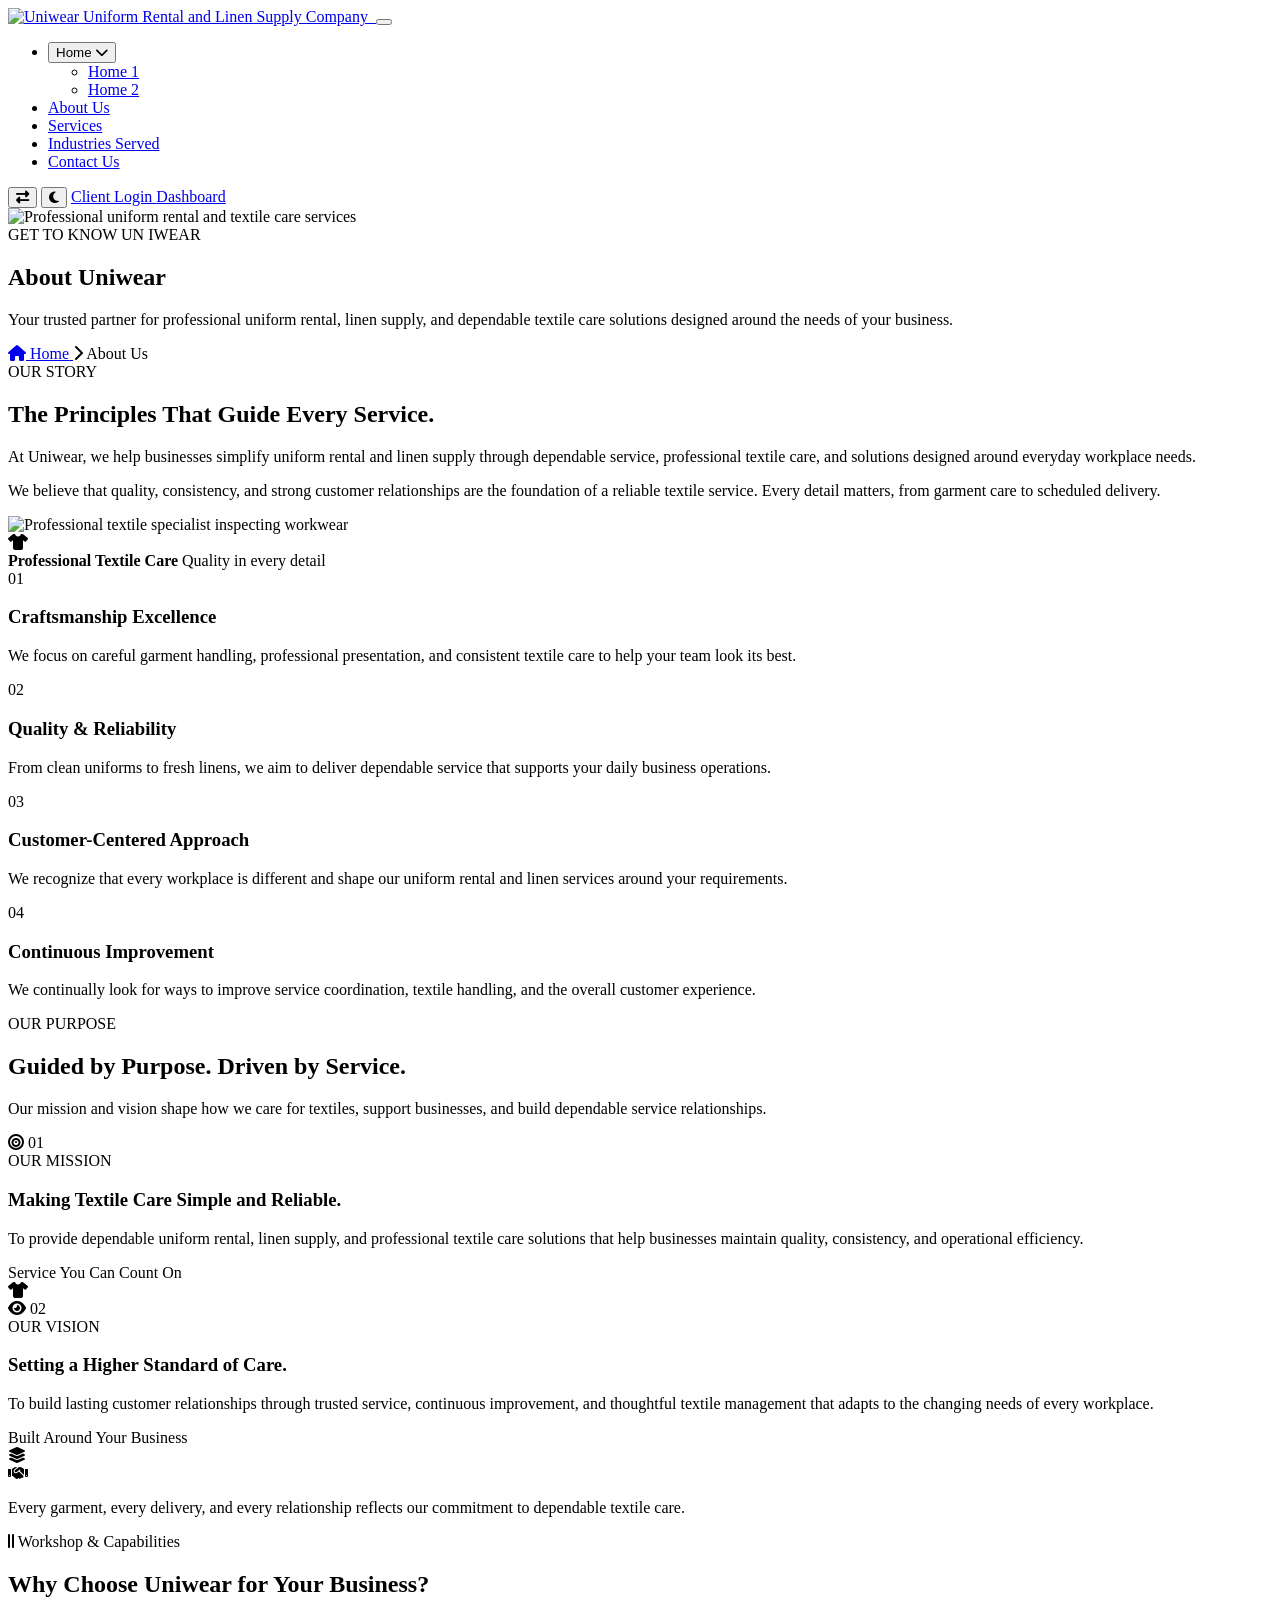
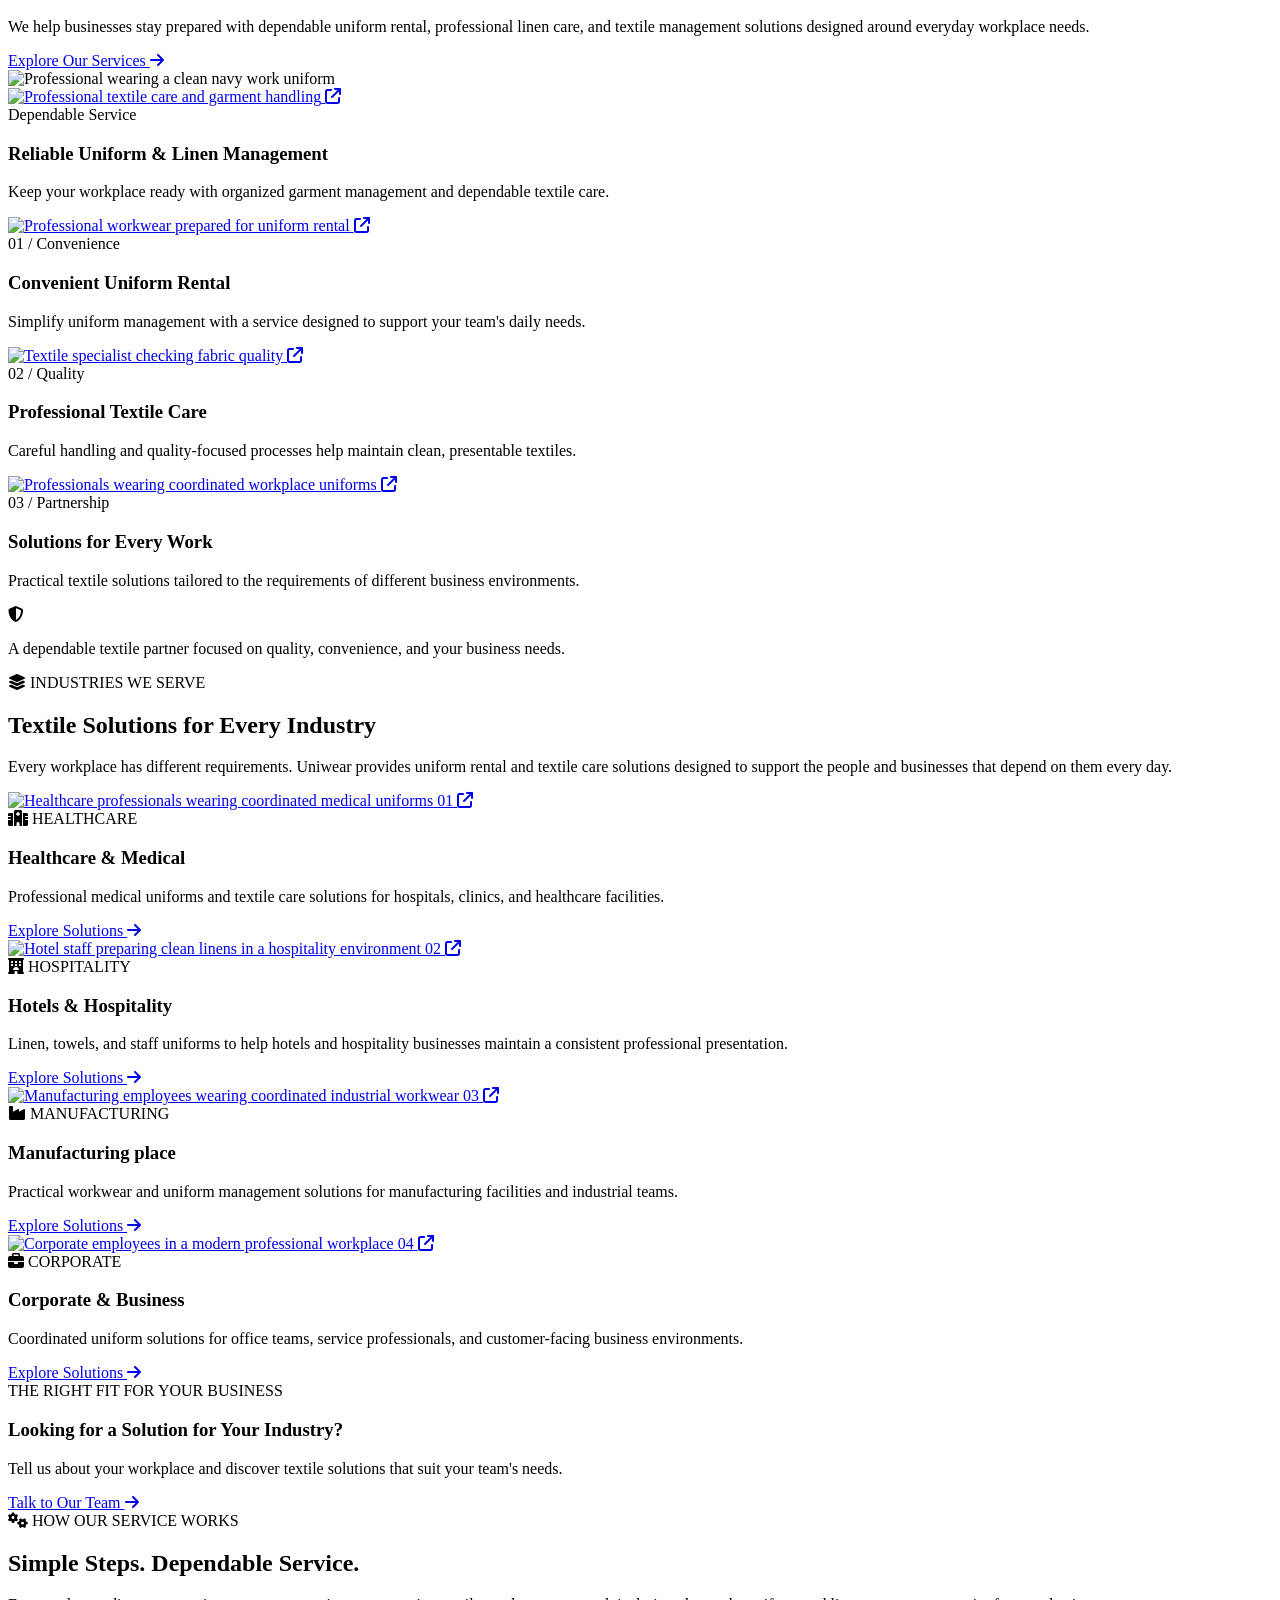
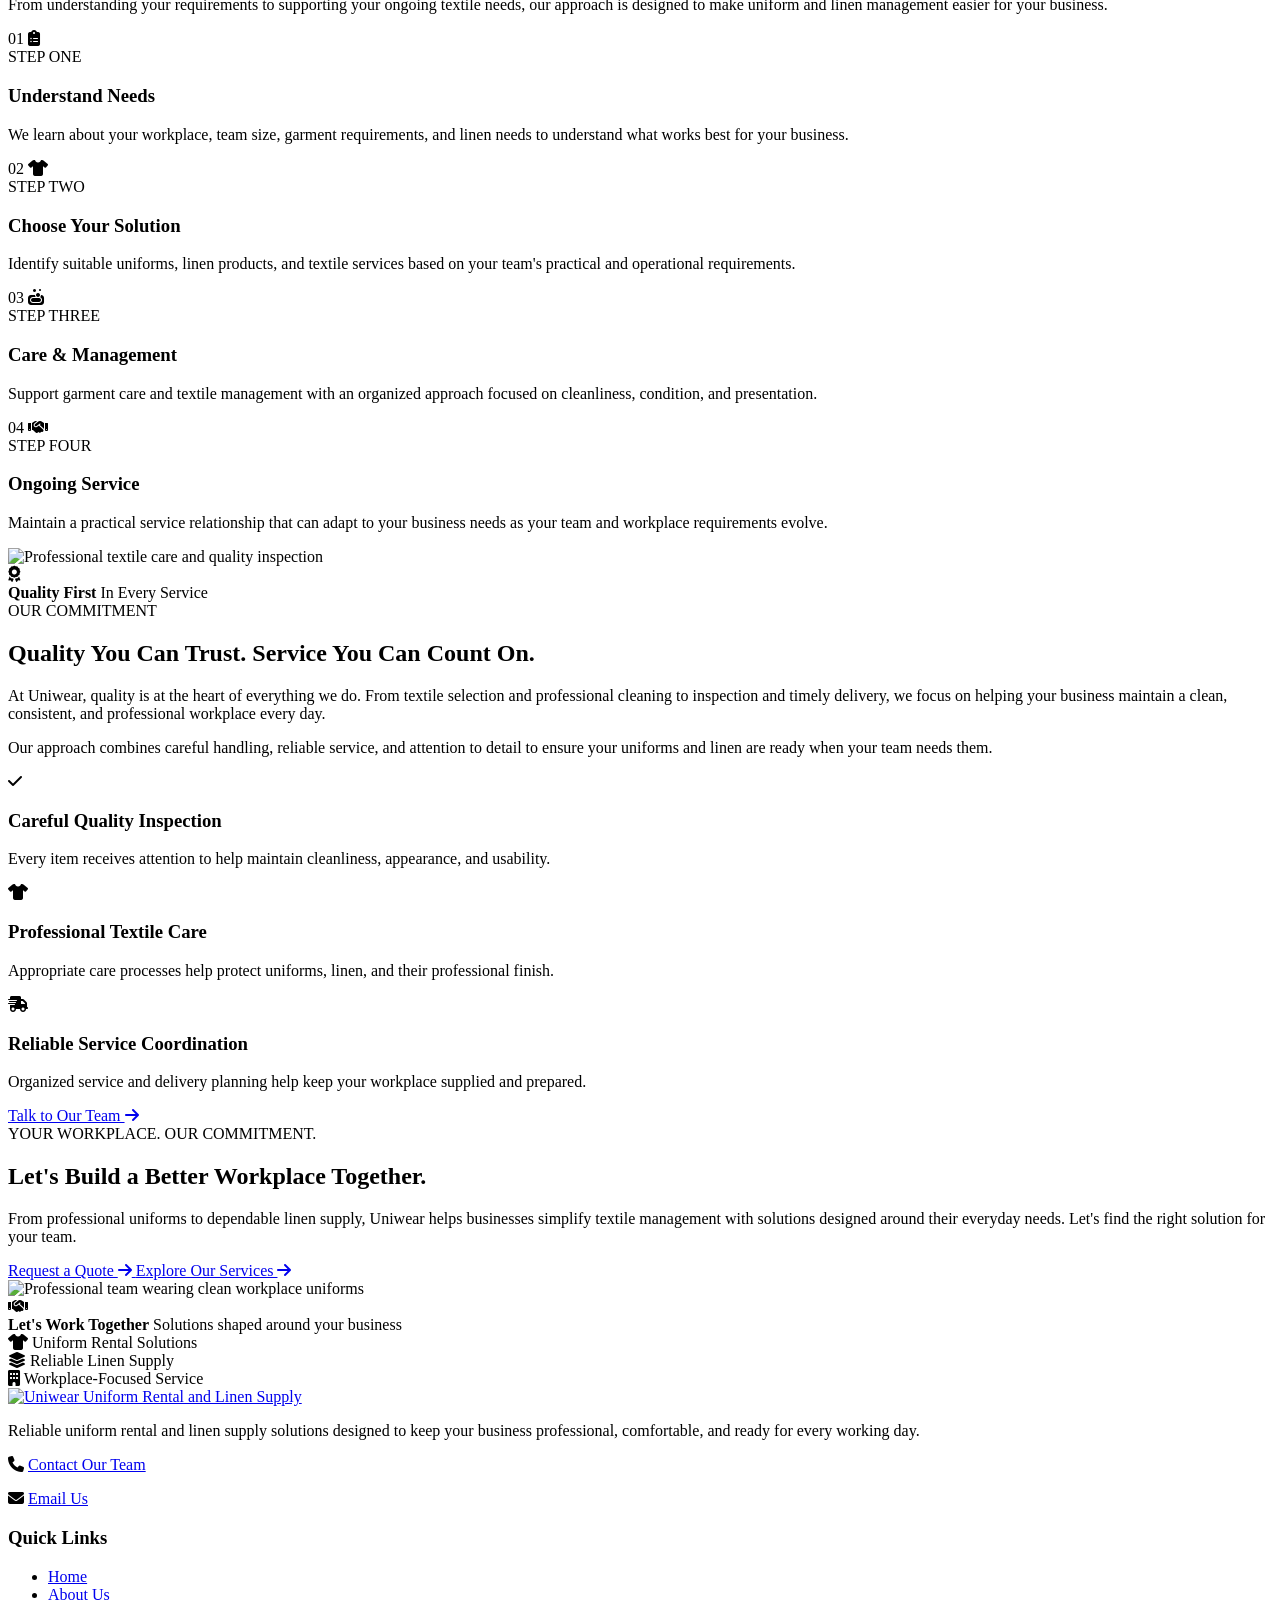
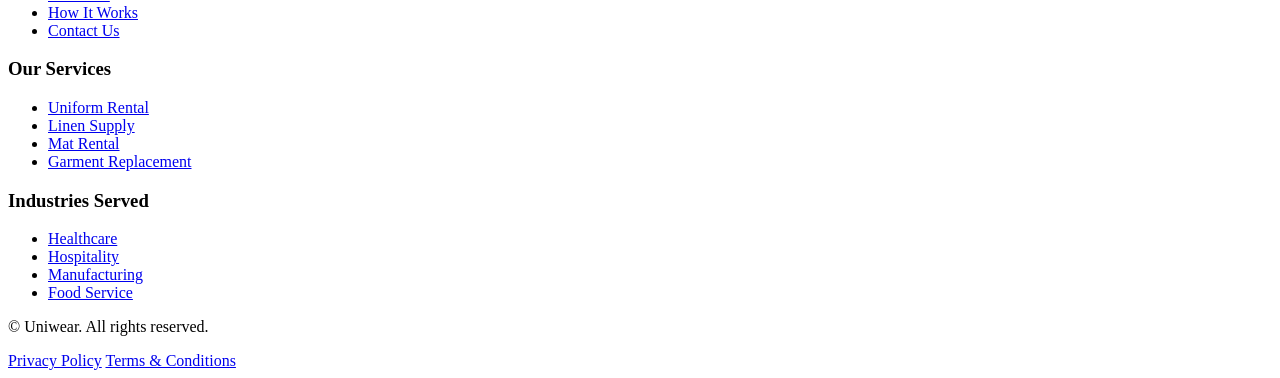
==== about.html @ dcaba3b8 "Add files via upload" ====
<!DOCTYPE html>
<html lang="en" dir="ltr" data-theme="light">

<head>
  <meta charset="UTF-8">
  <meta name="viewport" content="width=device-width, initial-scale=1.0">
  <meta name="theme-color" content="#173A50">

  <title>Uniwear | Uniform Rental &amp; Linen Supply</title>
  <!-- Favicon -->

  <link rel="icon" type="image/png" href="images/logo.png">


  <!-- Google Fonts -->
  <link rel="preconnect" href="https://fonts.googleapis.com">
  <link rel="preconnect" href="https://fonts.gstatic.com" crossorigin>
  <link
    href="https://fonts.googleapis.com/css2?family=Inter:wght@400;500;600;700;800&display=swap"
    rel="stylesheet"
  >

  <!-- Font Awesome for RTL and Dark Mode Icons -->
  <link
    rel="stylesheet"
    href="https://cdnjs.cloudflare.com/ajax/libs/font-awesome/6.7.2/css/all.min.css"
  >

  <!-- Stylesheets -->
  <link rel="stylesheet" href="css/style.css">
  <link rel="stylesheet" href="css/responsive.css">
</head>

<body>

  <!-- ================= HEADER ================= -->
  <header class="site-header" id="siteHeader">

    <div class="header-container">

      <!-- LOGO -->
      <a href="index.html" class="site-logo" aria-label="Uniwear Home">

        <img
          src="images/logo.png"
          alt="Uniwear Uniform Rental and Linen Supply Company"
          class="logo-image logo-light"
        >

        <img
          src="images/logo.png"
          alt=""
          aria-hidden="true"
          class="logo-image logo-dark"
        >

      </a>


      <!-- HAMBURGER MENU -->
      <button
        type="button"
        class="menu-toggle"
        id="menuToggle"
        aria-label="Open navigation menu"
        aria-controls="mainNavigation"
        aria-expanded="false"
      >
        <span></span>
        <span></span>
        <span></span>
      </button>


      <!-- MAIN NAVIGATION -->
      <nav
        class="main-navigation"
        id="mainNavigation"
        aria-label="Main navigation"
      >

        <!-- CENTER NAVIGATION LINKS -->
        <ul class="nav-list">

          <!-- HOME DROPDOWN -->
          <li class="nav-item home-item">

            <button
              type="button"
              class="home-dropdown-toggle"
              id="homeDropdownToggle"
              aria-expanded="false"
              aria-controls="homeDropdown"
            >
              <span>Home</span>

              <i
                class="fa-solid fa-chevron-down dropdown-arrow"
                aria-hidden="true"
              ></i>
            </button>

            <ul class="home-dropdown" id="homeDropdown">

              <li>
                <a href="index.html">Home 1</a>
              </li>

              <li>
                <a href="home-2.html">Home 2</a>
              </li>

            </ul>

          </li>


          <!-- OTHER NAVIGATION LINKS -->
          <li class="nav-item">
            <a href="about.html">About Us</a>
          </li>

          <li class="nav-item">
            <a href="services.html">Services</a>
          </li>

          <li class="nav-item">
            <a href="industries.html">Industries Served</a>
          </li>

          

          <li class="nav-item">
            <a href="contact.html">Contact Us</a>
          </li>

        </ul>


        <!-- RIGHT-SIDE ACTIONS -->
        <div class="nav-actions">

          <!-- RTL BUTTON -->
          <button
            type="button"
            class="header-control-btn rtl-toggle"
            id="rtlToggle"
            aria-label="Switch to RTL mode"
            aria-pressed="false"
            title="RTL Mode"
          >
            <i
              class="fa-solid fa-right-left"
              aria-hidden="true"
            ></i>
          </button>


          <!-- DARK MODE BUTTON -->
          <button
            type="button"
            class="header-control-btn dark-mode-toggle"
            id="darkModeToggle"
            aria-label="Enable dark mode"
            aria-pressed="false"
            title="Dark Mode"
          >
            <i
              class="fa-solid fa-moon"
              aria-hidden="true"
            ></i>
          </button>


          <!-- CLIENT LOGIN -->
          <a href="login.html" class="login-btn">
            Client Login
          </a>


          <!-- DASHBOARD -->
          <a href="dashboard.html" class="dashboard-btn">
            Dashboard
          </a>

        </div>

      </nav>

    </div>

  </header>
  <!-- ================= END HEADER ================= -->


  <!-- ================= MAIN CONTENT ================= -->
  <main id="mainContent">
<!-- =====================================================
     ABOUT PAGE - SECTION 1: HERO
====================================================== -->

<section class="about-hero" id="aboutHero">

    <!-- BACKGROUND IMAGE -->
    <div class="about-hero-background">

        <img
            src="images/about-hero-uniforms.jpg"
            alt="Professional uniform rental and textile care services"
            class="about-hero-image"
        >

    </div>

    <!-- DARK OVERLAY -->
    <div class="about-hero-overlay"></div>

    <!-- HERO CONTENT -->
    <div class="about-hero-container">

        <div class="about-hero-content">

            <!-- EYEBROW -->
            <span class="about-hero-eyebrow">
                GET TO KNOW UN IWEAR
            </span>

            <!-- HEADING -->
            <h1>
                About
                <span>Uniwear</span>
            </h1>

            <!-- DESCRIPTION -->
            <p class="about-hero-description">
                Your trusted partner for professional uniform rental,
                linen supply, and dependable textile care solutions
                designed around the needs of your business.
            </p>

            <!-- BREADCRUMB -->
            <nav class="about-hero-breadcrumb" aria-label="Breadcrumb">

                <a href="index.html">
                    <i class="fa-solid fa-house"></i>
                    <span>Home</span>
                </a>

                <i class="fa-solid fa-chevron-right about-hero-breadcrumb-separator"></i>

                <span class="about-hero-breadcrumb-current" aria-current="page">
                    About Us
                </span>

            </nav>

        </div>

        <!-- DECORATIVE SIDE ELEMENT -->
        <div class="about-hero-decoration" aria-hidden="true">

            <span class="about-hero-decoration-circle"></span>

            <span class="about-hero-decoration-line"></span>

        </div>

    </div>

    <!-- BOTTOM ACCENT -->
    <div class="about-hero-bottom-accent"></div>

</section>
<!-- =====================================================
     ABOUT PAGE - SECTION 2: OUR STORY & PRINCIPLES
====================================================== -->

<section class="about-story" id="aboutStory">

    <div class="about-story-container">

        <!-- SECTION HEADER -->
        <div class="about-story-header">

            <span class="about-story-eyebrow">
                OUR STORY
            </span>

            <h2>
                The Principles That Guide
                <span>Every Service.</span>
            </h2>

            <div class="about-story-intro">

                <p>
                    At Uniwear, we help businesses simplify uniform rental
                    and linen supply through dependable service, professional
                    textile care, and solutions designed around everyday
                    workplace needs.
                </p>

                <p>
                    We believe that quality, consistency, and strong customer
                    relationships are the foundation of a reliable textile
                    service. Every detail matters, from garment care to
                    scheduled delivery.
                </p>

            </div>

        </div>


        <!-- STORY CONTENT -->
        <div class="about-story-content">

            <!-- LEFT IMAGE -->
            <div class="about-story-image-wrap">

                <img
                    src="images/about-story-textile-care.jpg"
                    alt="Professional textile specialist inspecting workwear"
                    class="about-story-image"
                    loading="lazy"
                >

                <div class="about-story-image-label">

                    <span class="about-story-image-label-icon">
                        <i class="fa-solid fa-shirt"></i>
                    </span>

                    <div class="about-story-image-label-text">

                        <strong>Professional Textile Care</strong>

                        <span>Quality in every detail</span>

                    </div>

                </div>

            </div>


            <!-- RIGHT PRINCIPLES -->
            <div class="about-story-principles">

                <!-- PRINCIPLE 01 -->
                <article class="about-story-principle">

                    <div class="about-story-number-wrap">
                        <span class="about-story-number">01</span>
                    </div>

                    <div class="about-story-principle-content">

                        <h3>Craftsmanship Excellence</h3>

                        <p>
                            We focus on careful garment handling, professional
                            presentation, and consistent textile care to help
                            your team look its best.
                        </p>

                    </div>

                </article>


                <!-- PRINCIPLE 02 -->
                <article class="about-story-principle">

                    <div class="about-story-number-wrap">
                        <span class="about-story-number">02</span>
                    </div>

                    <div class="about-story-principle-content">

                        <h3>Quality & Reliability</h3>

                        <p>
                            From clean uniforms to fresh linens, we aim to
                            deliver dependable service that supports your
                            daily business operations.
                        </p>

                    </div>

                </article>


                <!-- PRINCIPLE 03 -->
                <article class="about-story-principle">

                    <div class="about-story-number-wrap">
                        <span class="about-story-number">03</span>
                    </div>

                    <div class="about-story-principle-content">

                        <h3>Customer-Centered Approach</h3>

                        <p>
                            We recognize that every workplace is different
                            and shape our uniform rental and linen services
                            around your requirements.
                        </p>

                    </div>

                </article>


                <!-- PRINCIPLE 04 -->
                <article class="about-story-principle">

                    <div class="about-story-number-wrap">
                        <span class="about-story-number">04</span>
                    </div>

                    <div class="about-story-principle-content">

                        <h3>Continuous Improvement</h3>

                        <p>
                            We continually look for ways to improve service
                            coordination, textile handling, and the overall
                            customer experience.
                        </p>

                    </div>

                </article>

            </div>

        </div>

    </div>

</section>
<!-- =====================================================
     ABOUT PAGE - SECTION 3: OUR MISSION & VISION
====================================================== -->

<section class="about-mission-vision" id="aboutMissionVision">

    <div class="about-mission-vision-container">

        <!-- SECTION HEADER -->
        <div class="about-mission-vision-header">

            <span class="about-mission-vision-eyebrow">
                OUR PURPOSE
            </span>

            <h2>
                Guided by Purpose.
                <span>Driven by Service.</span>
            </h2>

            <p>
                Our mission and vision shape how we care for textiles,
                support businesses, and build dependable service
                relationships.
            </p>

        </div>


        <!-- MISSION & VISION CARDS -->
        <div class="about-mission-vision-grid">

            <!-- MISSION CARD -->
            <article class="about-mv-card about-mv-mission">

                <div class="about-mv-card-top">

                    <span class="about-mv-icon">
                        <i class="fa-solid fa-bullseye"></i>
                    </span>

                    <span class="about-mv-number">
                        01
                    </span>

                </div>

                <span class="about-mv-label">
                    OUR MISSION
                </span>

                <h3>
                    Making Textile Care
                    <span>Simple and Reliable.</span>
                </h3>

                <p>
                    To provide dependable uniform rental, linen supply,
                    and professional textile care solutions that help
                    businesses maintain quality, consistency, and
                    operational efficiency.
                </p>

                <div class="about-mv-card-footer">

                    <span class="about-mv-footer-line"></span>

                    <span>
                        Service You Can Count On
                    </span>

                </div>

                <div class="about-mv-decoration" aria-hidden="true">
                    <i class="fa-solid fa-shirt"></i>
                </div>

            </article>


            <!-- VISION CARD -->
            <article class="about-mv-card about-mv-vision">

                <div class="about-mv-card-top">

                    <span class="about-mv-icon">
                        <i class="fa-solid fa-eye"></i>
                    </span>

                    <span class="about-mv-number">
                        02
                    </span>

                </div>

                <span class="about-mv-label">
                    OUR VISION
                </span>

                <h3>
                    Setting a Higher
                    <span>Standard of Care.</span>
                </h3>

                <p>
                    To build lasting customer relationships through
                    trusted service, continuous improvement, and
                    thoughtful textile management that adapts to the
                    changing needs of every workplace.
                </p>

                <div class="about-mv-card-footer">

                    <span class="about-mv-footer-line"></span>

                    <span>
                        Built Around Your Business
                    </span>

                </div>

                <div class="about-mv-decoration" aria-hidden="true">
                    <i class="fa-solid fa-layer-group"></i>
                </div>

            </article>

        </div>


        <!-- CLOSING STATEMENT -->
        <div class="about-mission-vision-bottom">

            <span class="about-mv-bottom-icon">
                <i class="fa-solid fa-handshake"></i>
            </span>

            <p>
                Every garment, every delivery, and every relationship
                reflects our commitment to dependable textile care.
            </p>

        </div>

    </div>

</section>
<!-- =====================================================
     ABOUT SECTION 4 — WHY CHOOSE UN IWEAR
====================================================== -->

<section class="about-why-choose" id="aboutWhyChoose">
    <div class="about-why-container">

        <!-- TOP FEATURE GRID -->
        <div class="about-why-top-grid">

            <!-- MAIN FEATURE PANEL -->
            <div class="about-why-main">

                <div class="about-why-main-content">

                    <span class="about-why-eyebrow">
                        <i class="fa-solid fa-grip-lines-vertical"></i>
                        Workshop &amp; Capabilities
                    </span>

                    <h2>
                        Why Choose
                        <span>Uniwear</span>
                        for Your Business?
                    </h2>

                    <p>
                        We help businesses stay prepared with dependable
                        uniform rental, professional linen care, and
                        textile management solutions designed around
                        everyday workplace needs.
                    </p>

                    <a href="services.html" class="about-why-main-btn">
                        Explore Our Services
                        <i class="fa-solid fa-arrow-right"></i>
                    </a>

                </div>

                <div class="about-why-main-image">
                    <img
                        src="images/about-why-uniform-professional.jpg"
                        alt="Professional wearing a clean navy work uniform"
                        loading="lazy"
                    >
                </div>

                <div class="about-why-main-decoration" aria-hidden="true"></div>

            </div>

            <!-- TOP RIGHT FEATURE -->
            <article class="about-why-feature">

                <a
                    href="services.html"
                    class="about-why-feature-image"
                    aria-label="Learn about our uniform and linen care services"
                >
                    <img
                        src="images/about-why-textile-care.jpg"
                        alt="Professional textile care and garment handling"
                        loading="lazy"
                    >
                    <span class="about-why-image-icon" aria-hidden="true">
                        <i class="fa-solid fa-arrow-up-right-from-square"></i>
                    </span>
                </a>

                <div class="about-why-feature-content">

                    <span class="about-why-card-label">
                        Dependable Service
                    </span>

                    <h3>Reliable Uniform &amp; Linen Management</h3>

                    <p>
                        Keep your workplace ready with organized garment
                        management and dependable textile care.
                    </p>

                </div>

            </article>

        </div>

        <!-- BOTTOM FEATURE CARDS -->
        <div class="about-why-bottom-grid">

            <!-- CARD 1 -->
            <article class="about-why-card">

                <a
                    href="services.html"
                    class="about-why-card-image"
                    aria-label="Learn about professional uniform rental"
                >
                    <img
                        src="images/about-why-uniform-rental.jpg"
                        alt="Professional workwear prepared for uniform rental"
                        loading="lazy"
                    >
                    <span class="about-why-image-icon" aria-hidden="true">
                        <i class="fa-solid fa-arrow-up-right-from-square"></i>
                    </span>
                </a>

                <div class="about-why-card-content">

                    <span class="about-why-card-label">
                        01 / Convenience
                    </span>

                    <h3>Convenient Uniform Rental</h3>

                    <p>
                        Simplify uniform management with a service
                        designed to support your team's daily needs.
                    </p>

                </div>

            </article>

            <!-- CARD 2 -->
            <article class="about-why-card">

                <a
                    href="services.html"
                    class="about-why-card-image"
                    aria-label="Learn about professional textile care"
                >
                    <img
                        src="images/about-why-quality-control.jpg"
                        alt="Textile specialist checking fabric quality"
                        loading="lazy"
                    >
                    <span class="about-why-image-icon" aria-hidden="true">
                        <i class="fa-solid fa-arrow-up-right-from-square"></i>
                    </span>
                </a>

                <div class="about-why-card-content">

                    <span class="about-why-card-label">
                        02 / Quality
                    </span>

                    <h3>Professional Textile Care</h3>

                    <p>
                        Careful handling and quality-focused processes
                        help maintain clean, presentable textiles.
                    </p>

                </div>

            </article>

            <!-- CARD 3 -->
            <article class="about-why-card">

                <a
                    href="services.html"
                    class="about-why-card-image"
                    aria-label="Learn about our workplace textile solutions"
                >
                    <img
                        src="images/about-why-workplace-solutions.jpg"
                        alt="Professionals wearing coordinated workplace uniforms"
                        loading="lazy"
                    >
                    <span class="about-why-image-icon" aria-hidden="true">
                        <i class="fa-solid fa-arrow-up-right-from-square"></i>
                    </span>
                </a>

                <div class="about-why-card-content">

                    <span class="about-why-card-label">
                        03 / Partnership
                    </span>

                    <h3>Solutions for Every Work</h3>

                    <p>
                        Practical textile solutions tailored to the
                        requirements of different business environments.
                    </p>

                </div>

            </article>

        </div>

        <!-- BOTTOM TRUST STATEMENT -->
        <div class="about-why-bottom-note">

            <span class="about-why-note-icon" aria-hidden="true">
                <i class="fa-solid fa-shield-halved"></i>
            </span>

            <p>
                A dependable textile partner focused on quality,
                convenience, and your business needs.
            </p>

        </div>

    </div>
</section>
<!-- =====================================================
     ABOUT SECTION 5 — INDUSTRIES WE SERVE
====================================================== -->

<section class="about-industries" id="aboutIndustries">

    <div class="about-industries-container">

        <!-- SECTION HEADER -->
        <div class="about-industries-header">

            <span class="about-industries-eyebrow">
                <i class="fa-solid fa-layer-group"></i>
                INDUSTRIES WE SERVE
            </span>

            <h2>
                Textile Solutions for
                <span>Every Industry</span>
            </h2>

            <p>
                Every workplace has different requirements. Uniwear
                provides uniform rental and textile care solutions
                designed to support the people and businesses that
                depend on them every day.
            </p>

        </div>

        <!-- INDUSTRY CARDS -->
        <div class="about-industries-grid">

            <!-- HEALTHCARE -->
            <article class="about-industry-card">

                <a
                    href="services.html"
                    class="about-industry-image"
                    aria-label="Explore healthcare uniform solutions"
                >
                    <img
                        src="images/about-industry-healthcare.jpg"
                        alt="Healthcare professionals wearing coordinated medical uniforms"
                        loading="lazy"
                    >

                    <span class="about-industry-number">01</span>

                    <span class="about-industry-arrow" aria-hidden="true">
                        <i class="fa-solid fa-arrow-up-right-from-square"></i>
                    </span>
                </a>

                <div class="about-industry-content">

                    <div class="about-industry-title-row">
                        <span class="about-industry-icon" aria-hidden="true">
                            <i class="fa-solid fa-hospital"></i>
                        </span>

                        <span class="about-industry-label">
                            HEALTHCARE
                        </span>
                    </div>

                    <h3>Healthcare &amp; Medical</h3>

                    <p>
                        Professional medical uniforms and textile care
                        solutions for hospitals, clinics, and healthcare
                        facilities.
                    </p>

                    <a href="services.html" class="about-industry-link">
                        Explore Solutions
                        <i class="fa-solid fa-arrow-right"></i>
                    </a>

                </div>

            </article>

            <!-- HOSPITALITY -->
            <article class="about-industry-card">

                <a
                    href="services.html"
                    class="about-industry-image"
                    aria-label="Explore hospitality linen and uniform solutions"
                >
                    <img
                        src="images/about-industry-hospitality.jpg"
                        alt="Hotel staff preparing clean linens in a hospitality environment"
                        loading="lazy"
                    >

                    <span class="about-industry-number">02</span>

                    <span class="about-industry-arrow" aria-hidden="true">
                        <i class="fa-solid fa-arrow-up-right-from-square"></i>
                    </span>
                </a>

                <div class="about-industry-content">

                    <div class="about-industry-title-row">
                        <span class="about-industry-icon" aria-hidden="true">
                            <i class="fa-solid fa-hotel"></i>
                        </span>

                        <span class="about-industry-label">
                            HOSPITALITY
                        </span>
                    </div>

                    <h3>Hotels &amp; Hospitality</h3>

                    <p>
                        Linen, towels, and staff uniforms to help hotels
                        and hospitality businesses maintain a consistent
                        professional presentation.
                    </p>

                    <a href="services.html" class="about-industry-link">
                        Explore Solutions
                        <i class="fa-solid fa-arrow-right"></i>
                    </a>

                </div>

            </article>

            <!-- MANUFACTURING -->
            <article class="about-industry-card">

                <a
                    href="services.html"
                    class="about-industry-image"
                    aria-label="Explore manufacturing workwear solutions"
                >
                    <img
                        src="images/about-industry-manufacturing.jpg"
                        alt="Manufacturing employees wearing coordinated industrial workwear"
                        loading="lazy"
                    >

                    <span class="about-industry-number">03</span>

                    <span class="about-industry-arrow" aria-hidden="true">
                        <i class="fa-solid fa-arrow-up-right-from-square"></i>
                    </span>
                </a>

                <div class="about-industry-content">

                    <div class="about-industry-title-row">
                        <span class="about-industry-icon" aria-hidden="true">
                            <i class="fa-solid fa-industry"></i>
                        </span>

                        <span class="about-industry-label">
                            MANUFACTURING
                        </span>
                    </div>

                    <h3>Manufacturing place</h3>

                    <p>
                        Practical workwear and uniform management
                        solutions for manufacturing facilities and
                        industrial teams.
                    </p>

                    <a href="services.html" class="about-industry-link">
                        Explore Solutions
                        <i class="fa-solid fa-arrow-right"></i>
                    </a>

                </div>

            </article>

            <!-- CORPORATE -->
            <article class="about-industry-card">

                <a
                    href="services.html"
                    class="about-industry-image"
                    aria-label="Explore corporate uniform solutions"
                >
                    <img
                        src="images/about-industry-corporate.jpg"
                        alt="Corporate employees in a modern professional workplace"
                        loading="lazy"
                    >

                    <span class="about-industry-number">04</span>

                    <span class="about-industry-arrow" aria-hidden="true">
                        <i class="fa-solid fa-arrow-up-right-from-square"></i>
                    </span>
                </a>

                <div class="about-industry-content">

                    <div class="about-industry-title-row">
                        <span class="about-industry-icon" aria-hidden="true">
                            <i class="fa-solid fa-briefcase"></i>
                        </span>

                        <span class="about-industry-label">
                            CORPORATE
                        </span>
                    </div>

                    <h3>Corporate &amp; Business</h3>

                    <p>
                        Coordinated uniform solutions for office teams,
                        service professionals, and customer-facing
                        business environments.
                    </p>

                    <a href="services.html" class="about-industry-link">
                        Explore Solutions
                        <i class="fa-solid fa-arrow-right"></i>
                    </a>

                </div>

            </article>

        </div>

        <!-- BOTTOM CTA -->
        <div class="about-industries-cta">

            <div class="about-industries-cta-content">

                <span class="about-industries-cta-eyebrow">
                    THE RIGHT FIT FOR YOUR BUSINESS
                </span>

                <h3>Looking for a Solution for Your Industry?</h3>

                <p>
                    Tell us about your workplace and discover textile
                    solutions that suit your team's needs.
                </p>

            </div>

            <a href="contact.html" class="about-industries-cta-btn">
                Talk to Our Team
                <i class="fa-solid fa-arrow-right"></i>
            </a>

        </div>

    </div>

</section>
<!-- =====================================================
     ABOUT SECTION 6 — HOW OUR SERVICE WORKS
====================================================== -->

<section class="about-process" id="aboutProcess">

    <div class="about-process-container">

        <!-- SECTION HEADER -->
        <div class="about-process-header">

            <span class="about-process-eyebrow">
                <i class="fa-solid fa-gears"></i>
                HOW OUR SERVICE WORKS
            </span>

            <h2>
                Simple Steps.
                <span>Dependable Service.</span>
            </h2>

            <p>
                From understanding your requirements to supporting your
                ongoing textile needs, our approach is designed to make
                uniform and linen management easier for your business.
            </p>

        </div>

        <!-- PROCESS TIMELINE -->
        <div class="about-process-timeline">

            <!-- STEP 1 -->
            <article class="about-process-step">

                <div class="about-process-step-top">

                    <span class="about-process-number">01</span>

                    <span class="about-process-icon" aria-hidden="true">
                        <i class="fa-solid fa-clipboard-list"></i>
                    </span>

                </div>

                <div class="about-process-step-content">

                    <span class="about-process-step-label">
                        STEP ONE
                    </span>

                    <h3>Understand Needs</h3>

                    <p>
                        We learn about your workplace, team size, garment
                        requirements, and linen needs to understand what
                        works best for your business.
                    </p>

                </div>

            </article>

            <!-- STEP 2 -->
            <article class="about-process-step">

                <div class="about-process-step-top">

                    <span class="about-process-number">02</span>

                    <span class="about-process-icon" aria-hidden="true">
                        <i class="fa-solid fa-shirt"></i>
                    </span>

                </div>

                <div class="about-process-step-content">

                    <span class="about-process-step-label">
                        STEP TWO
                    </span>

                    <h3>Choose Your Solution</h3>

                    <p>
                        Identify suitable uniforms, linen products, and
                        textile services based on your team's practical
                        and operational requirements.
                    </p>

                </div>

            </article>

            <!-- STEP 3 -->
            <article class="about-process-step">

                <div class="about-process-step-top">

                    <span class="about-process-number">03</span>

                    <span class="about-process-icon" aria-hidden="true">
                        <i class="fa-solid fa-soap"></i>
                    </span>

                </div>

                <div class="about-process-step-content">

                    <span class="about-process-step-label">
                        STEP THREE
                    </span>

                    <h3>Care &amp; Management</h3>

                    <p>
                        Support garment care and textile management with
                        an organized approach focused on cleanliness,
                        condition, and presentation.
                    </p>

                </div>

            </article>

            <!-- STEP 4 -->
            <article class="about-process-step">

                <div class="about-process-step-top">

                    <span class="about-process-number">04</span>

                    <span class="about-process-icon" aria-hidden="true">
                        <i class="fa-solid fa-handshake"></i>
                    </span>

                </div>

                <div class="about-process-step-content">

                    <span class="about-process-step-label">
                        STEP FOUR
                    </span>

                    <h3>Ongoing Service</h3>

                    <p>
                        Maintain a practical service relationship that
                        can adapt to your business needs as your team
                        and workplace requirements evolve.
                    </p>

                </div>

            </article>

        </div>

        

    </div>

</section>
<!-- =====================================================
     ABOUT SECTION 7: OUR COMMITMENT TO QUALITY
====================================================== -->

<section class="about-quality-section" id="aboutQuality">

    <div class="about-quality-container">

        <!-- LEFT: IMAGE AREA -->
        <div class="about-quality-image-wrap">

            <img
                src="images/about-quality-commitment.jpg"
                alt="Professional textile care and quality inspection"
                class="about-quality-image"
                loading="lazy"
            >

            <div class="about-quality-image-badge">
                <span class="about-quality-badge-icon">
                    <i class="fa-solid fa-award"></i>
                </span>

                <div class="about-quality-badge-content">
                    <strong>Quality First</strong>
                    <span>In Every Service</span>
                </div>
            </div>

        </div>


        <!-- RIGHT: CONTENT AREA -->
        <div class="about-quality-content">

            <span class="about-quality-eyebrow">
                OUR COMMITMENT
            </span>

            <h2 class="about-quality-title">
                Quality You Can Trust.
                <span>Service You Can Count On.</span>
            </h2>

            <p class="about-quality-description">
                At Uniwear, quality is at the heart of everything we do.
                From textile selection and professional cleaning to
                inspection and timely delivery, we focus on helping your
                business maintain a clean, consistent, and professional
                workplace every day.
            </p>

            <p class="about-quality-description">
                Our approach combines careful handling, reliable service,
                and attention to detail to ensure your uniforms and linen
                are ready when your team needs them.
            </p>


            <!-- QUALITY COMMITMENTS -->
            <div class="about-quality-list">

                <div class="about-quality-item">

                    <span class="about-quality-item-icon">
                        <i class="fa-solid fa-check"></i>
                    </span>

                    <div class="about-quality-item-content">
                        <h3>Careful Quality Inspection</h3>
                        <p>
                            Every item receives attention to help maintain
                            cleanliness, appearance, and usability.
                        </p>
                    </div>

                </div>


                <div class="about-quality-item">

                    <span class="about-quality-item-icon">
                        <i class="fa-solid fa-shirt"></i>
                    </span>

                    <div class="about-quality-item-content">
                        <h3>Professional Textile Care</h3>
                        <p>
                            Appropriate care processes help protect
                            uniforms, linen, and their professional finish.
                        </p>
                    </div>

                </div>


                <div class="about-quality-item">

                    <span class="about-quality-item-icon">
                        <i class="fa-solid fa-truck-fast"></i>
                    </span>

                    <div class="about-quality-item-content">
                        <h3>Reliable Service Coordination</h3>
                        <p>
                            Organized service and delivery planning help
                            keep your workplace supplied and prepared.
                        </p>
                    </div>

                </div>

            </div>


            <!-- CTA BUTTON -->
            <div class="about-quality-actions">

                <a href="contact.html" class="about-quality-btn">
                    Talk to Our Team
                    <i class="fa-solid fa-arrow-right"></i>
                </a>

            </div>

        </div>

    </div>


   

</section>
<!-- =====================================================
     ABOUT SECTION 8: FINAL CTA
====================================================== -->

<section class="about-final-cta" id="aboutFinalCta">

    <!-- BACKGROUND DECORATION -->
    <div class="about-final-cta-decoration about-final-cta-decoration-one"
         aria-hidden="true"></div>

    <div class="about-final-cta-decoration about-final-cta-decoration-two"
         aria-hidden="true"></div>


    <!-- CTA CONTENT -->
    <div class="about-final-cta-container">

        <div class="about-final-cta-content">

            <span class="about-final-cta-eyebrow">
                YOUR WORKPLACE. OUR COMMITMENT.
            </span>

            <h2 class="about-final-cta-title">
                Let's Build a Better
                <span>Workplace Together.</span>
            </h2>

            <p class="about-final-cta-description">
                From professional uniforms to dependable linen supply,
                Uniwear helps businesses simplify textile management
                with solutions designed around their everyday needs.
                Let's find the right solution for your team.
            </p>

            <!-- CTA BUTTONS -->
            <div class="about-final-cta-actions">

                <a href="contact.html" class="about-final-cta-btn-primary">
                    Request a Quote
                    <i class="fa-solid fa-arrow-right"></i>
                </a>

                <a href="services.html" class="about-final-cta-btn-secondary">
                    Explore Our Services
                    <i class="fa-solid fa-arrow-right"></i>
                </a>

            </div>

        </div>


        <!-- RIGHT VISUAL -->
        <div class="about-final-cta-visual">

            <div class="about-final-cta-image-frame">

                <img
                    src="images/about-final-cta-team.jpg"
                    alt="Professional team wearing clean workplace uniforms"
                    class="about-final-cta-image"
                    loading="lazy"
                >

            </div>

            <!-- FLOATING INFO CARD -->
            <div class="about-final-cta-info-card">

                <span class="about-final-cta-info-icon">
                    <i class="fa-solid fa-handshake"></i>
                </span>

                <div class="about-final-cta-info-content">
                    <strong>Let's Work Together</strong>
                    <span>Solutions shaped around your business</span>
                </div>

            </div>

        </div>

    </div>


    <!-- BOTTOM TRUST STRIP -->
    <div class="about-final-cta-trust">

        <div class="about-final-cta-trust-item">

            <i class="fa-solid fa-shirt"></i>

            <span>Uniform Rental Solutions</span>

        </div>


        <span class="about-final-cta-trust-divider"
              aria-hidden="true"></span>


        <div class="about-final-cta-trust-item">

            <i class="fa-solid fa-layer-group"></i>

            <span>Reliable Linen Supply</span>

        </div>


        <span class="about-final-cta-trust-divider"
              aria-hidden="true"></span>


        <div class="about-final-cta-trust-item">

            <i class="fa-solid fa-building"></i>

            <span>Workplace-Focused Service</span>

        </div>

    </div>

</section>

<!-- END ABOUT SECTION 8 -->
<!-- END ABOUT SECTION 7 -->
     </main>
<!-- ================= END MAIN CONTENT ================= -->
<!-- ================= FOOTER ================= -->
<footer class="site-footer" id="siteFooter">

  <div class="footer-container">

    <!-- Company Information -->
    <div class="footer-column footer-about">

      <a href="index.html" class="footer-logo">
        <img
          src="images/logo.png"
          alt="Uniwear Uniform Rental and Linen Supply"
          class="footer-logo-image"
        >
      </a>

      <p>
        Reliable uniform rental and linen supply solutions
        designed to keep your business professional,
        comfortable, and ready for every working day.
      </p>

      <div class="footer-contact">
        <p>
          <i class="fa-solid fa-phone" aria-hidden="true"></i>
          <a href="tel:+10000000000">Contact Our Team</a>
        </p>

        <p>
          <i class="fa-solid fa-envelope" aria-hidden="true"></i>
          <a href="mailto:info@yourcompany.com">
            Email Us
          </a>
        </p>
      </div>

    </div>


    <!-- Quick Links -->
    <div class="footer-column">

      <h3>Quick Links</h3>

      <ul class="footer-links">
        <li><a href="index.html">Home</a></li>
        <li><a href="about.html">About Us</a></li>
        <li><a href="how-it-works.html">How It Works</a></li>
        <li><a href="contact.html">Contact Us</a></li>
      </ul>

    </div>


    <!-- Our Services -->
    <div class="footer-column">

      <h3>Our Services</h3>

      <ul class="footer-links">
        <li><a href="services.html">Uniform Rental</a></li>
        <li><a href="services.html">Linen Supply</a></li>
        <li><a href="services.html">Mat Rental</a></li>
        <li><a href="services.html">Garment Replacement</a></li>
      </ul>

    </div>


    <!-- Industries -->
    <div class="footer-column">

      <h3>Industries Served</h3>

      <ul class="footer-links">
        <li><a href="industries.html">Healthcare</a></li>
        <li><a href="industries.html">Hospitality</a></li>
        <li><a href="industries.html">Manufacturing</a></li>
        <li><a href="industries.html">Food Service</a></li>
      </ul>

    </div>

  </div>


  <!-- Footer Bottom -->
  <div class="footer-bottom">

    <div class="footer-bottom-container">

      <p>
        &copy; <span id="currentYear"></span>
        Uniwear. All rights reserved.
      </p>

      <div class="footer-legal-links">
        <a href="privacy-policy.html">Privacy Policy</a>
        <a href="terms.html">Terms &amp; Conditions</a>
      </div>

    </div>

  </div>

</footer>
<!-- ================= END FOOTER ================= -->
<!-- JAVASCRIPT -->
  <script src="js/script.js"></script>
  <script src="js/theme-controls.js"></script>
</body>
</html>
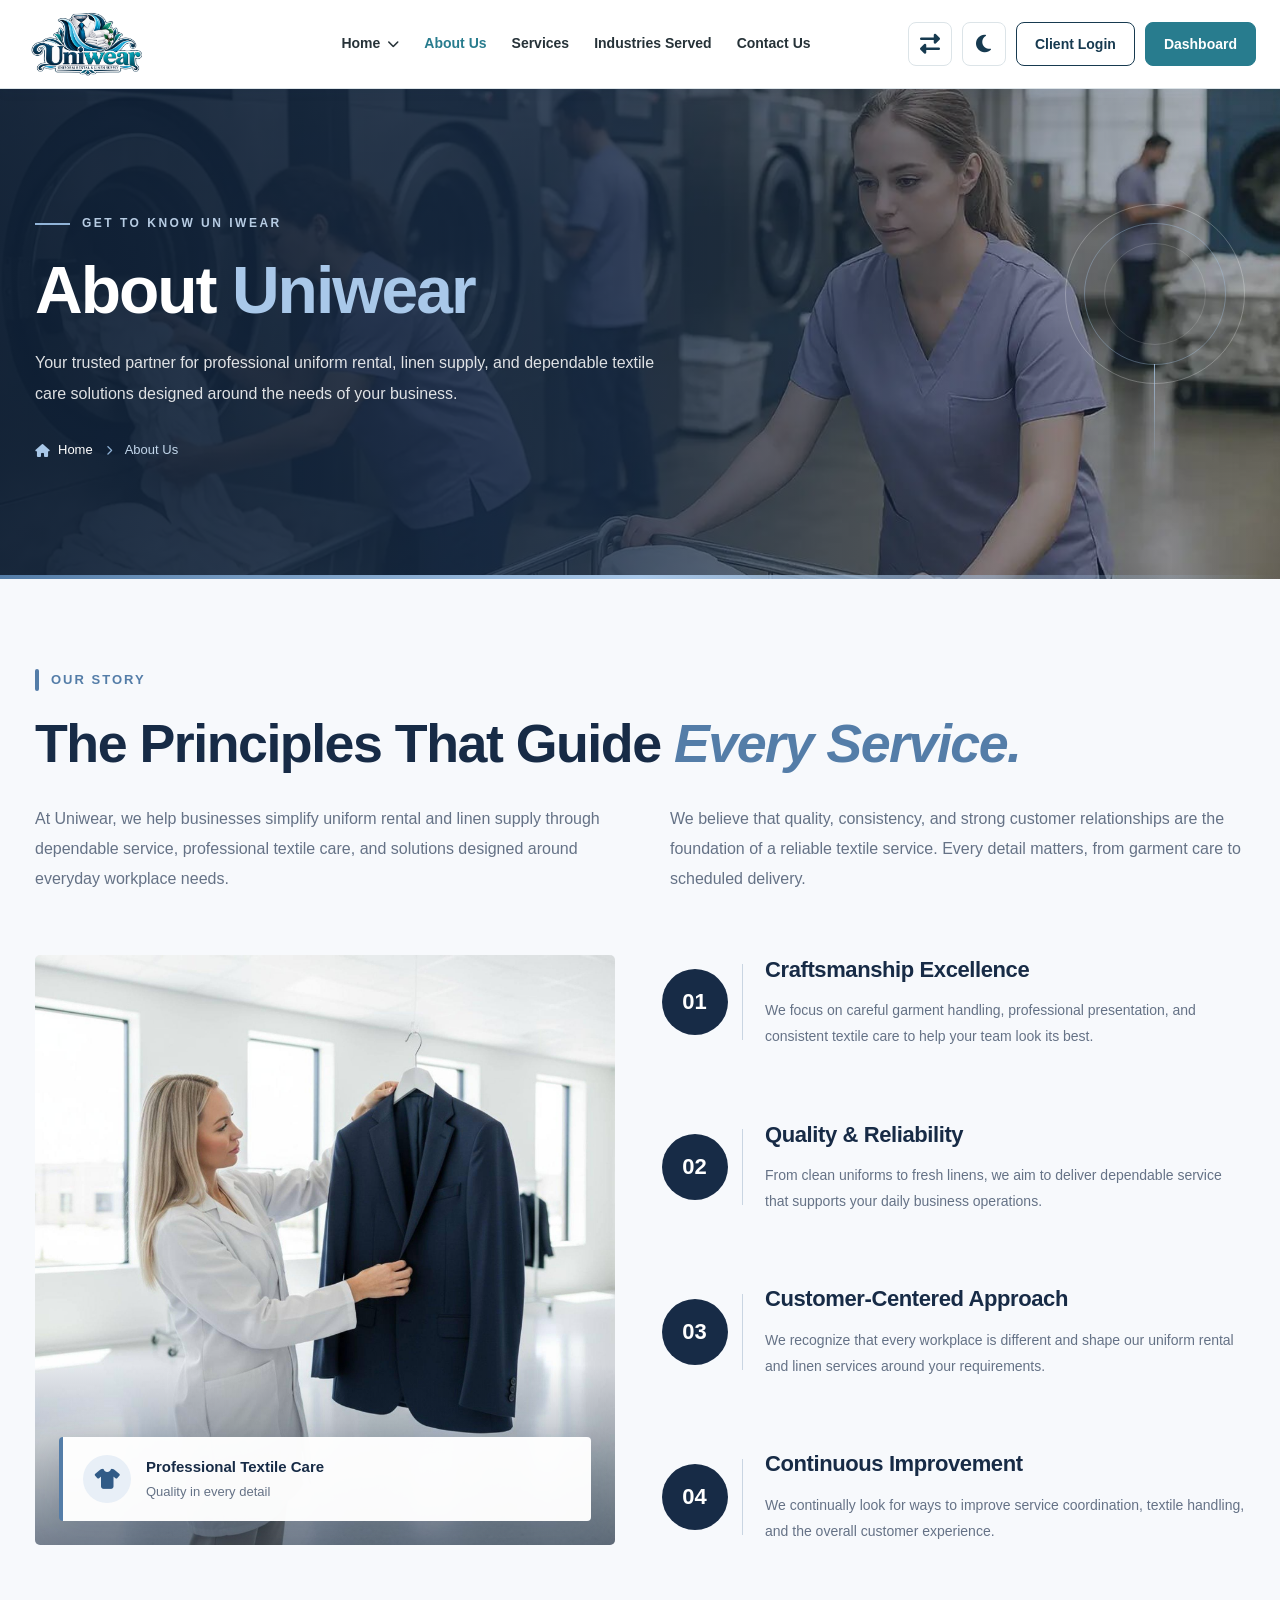
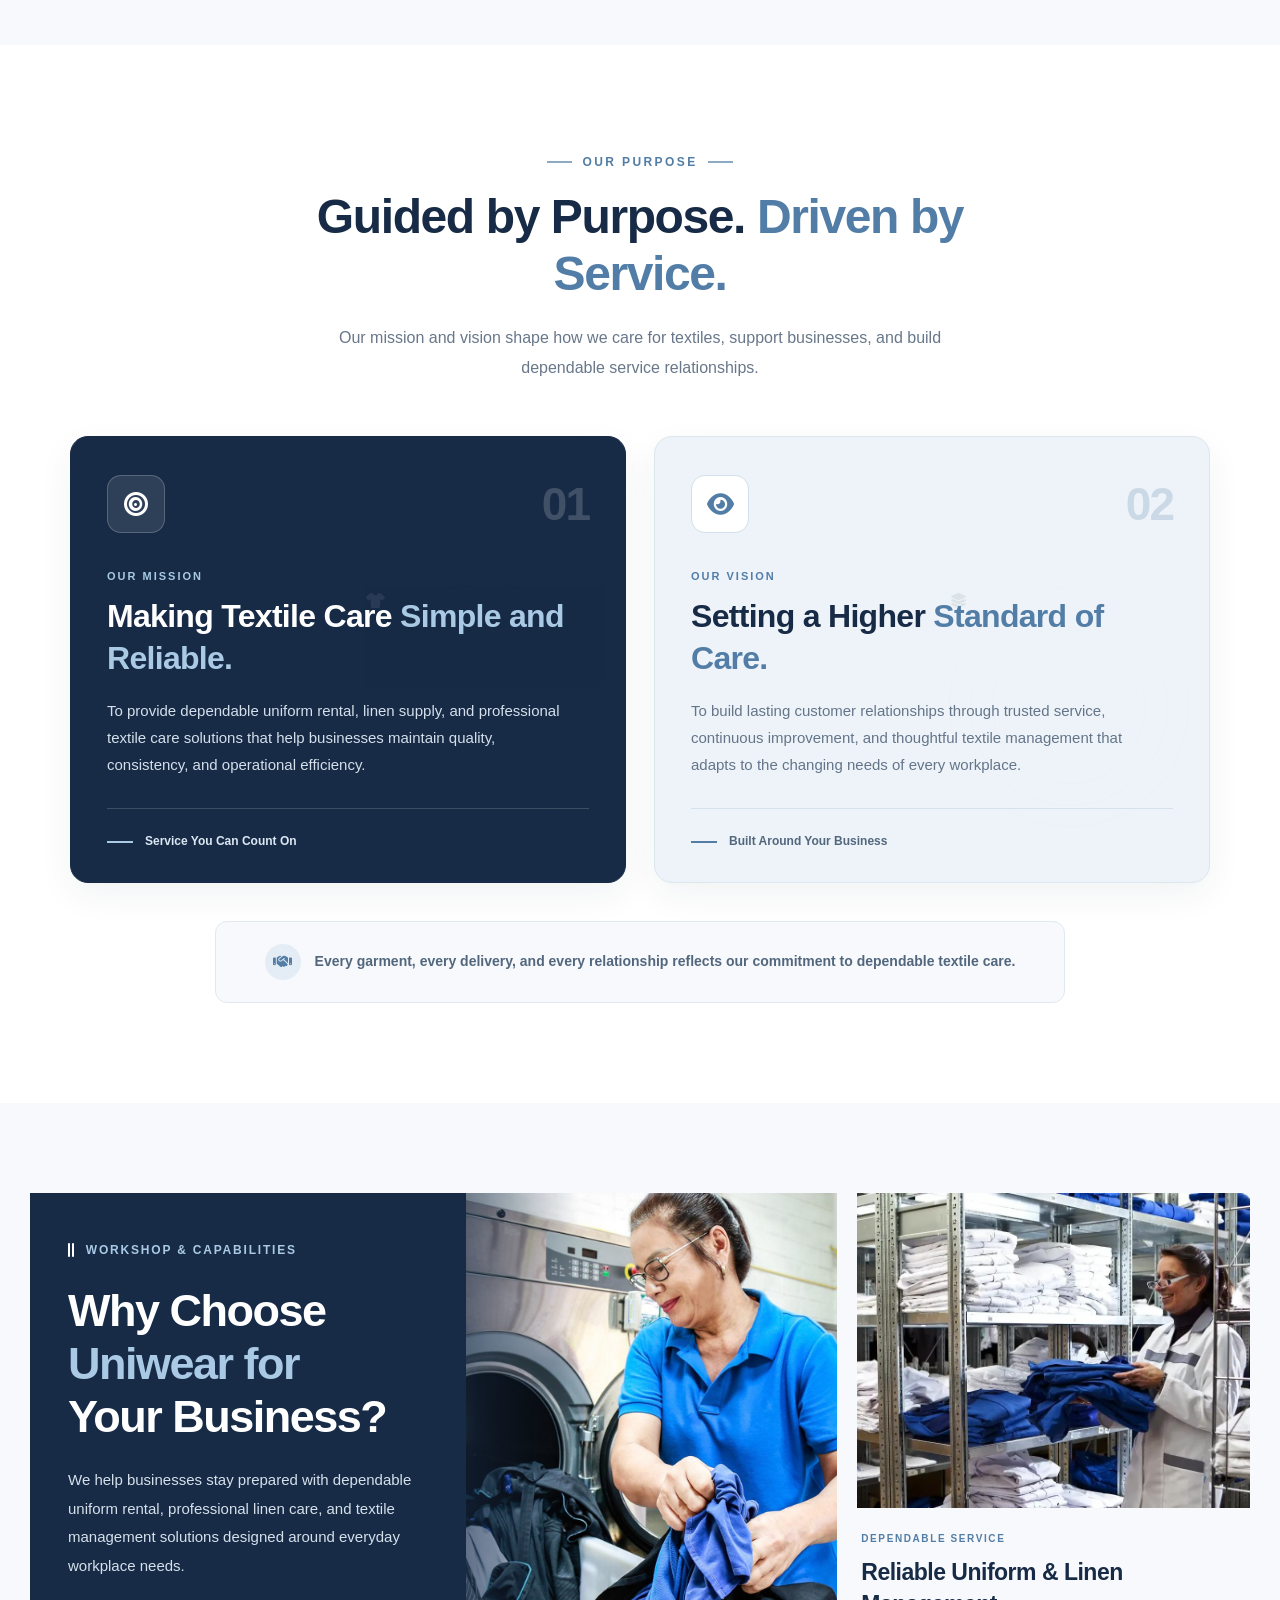
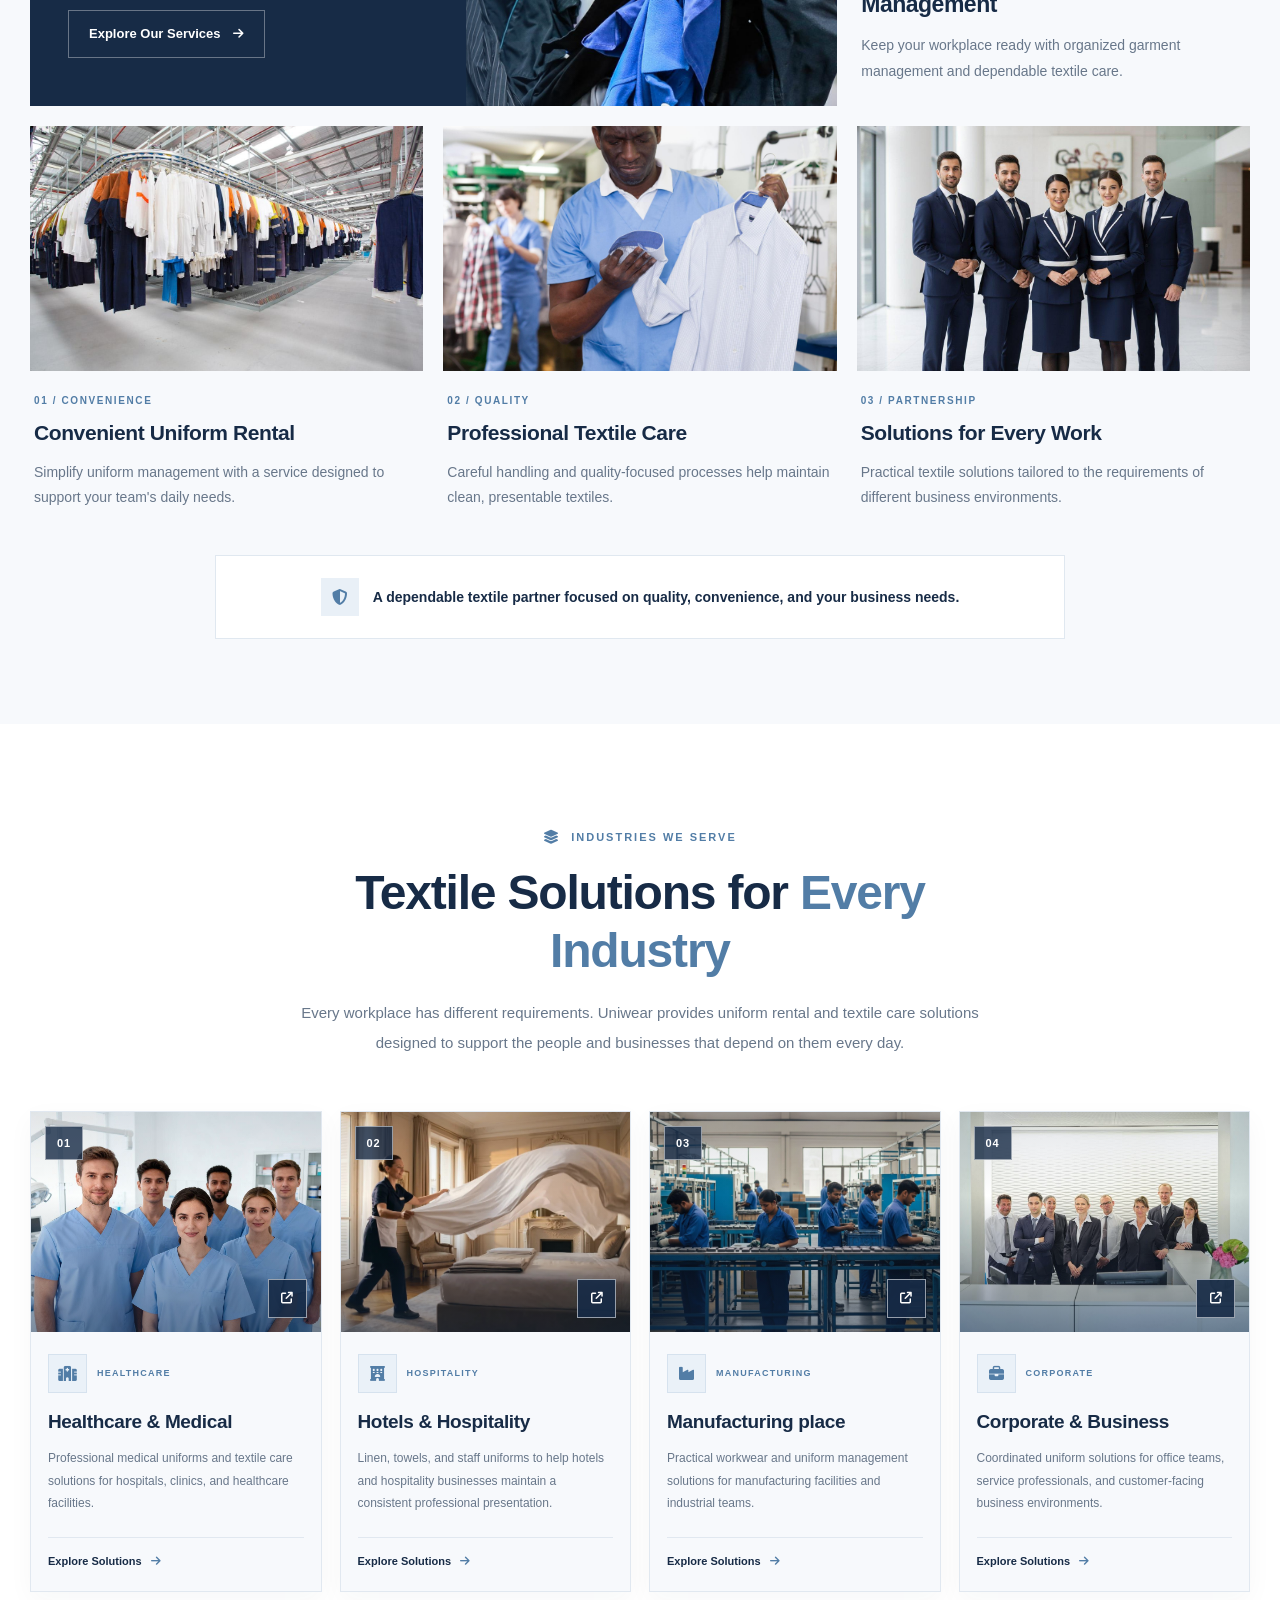
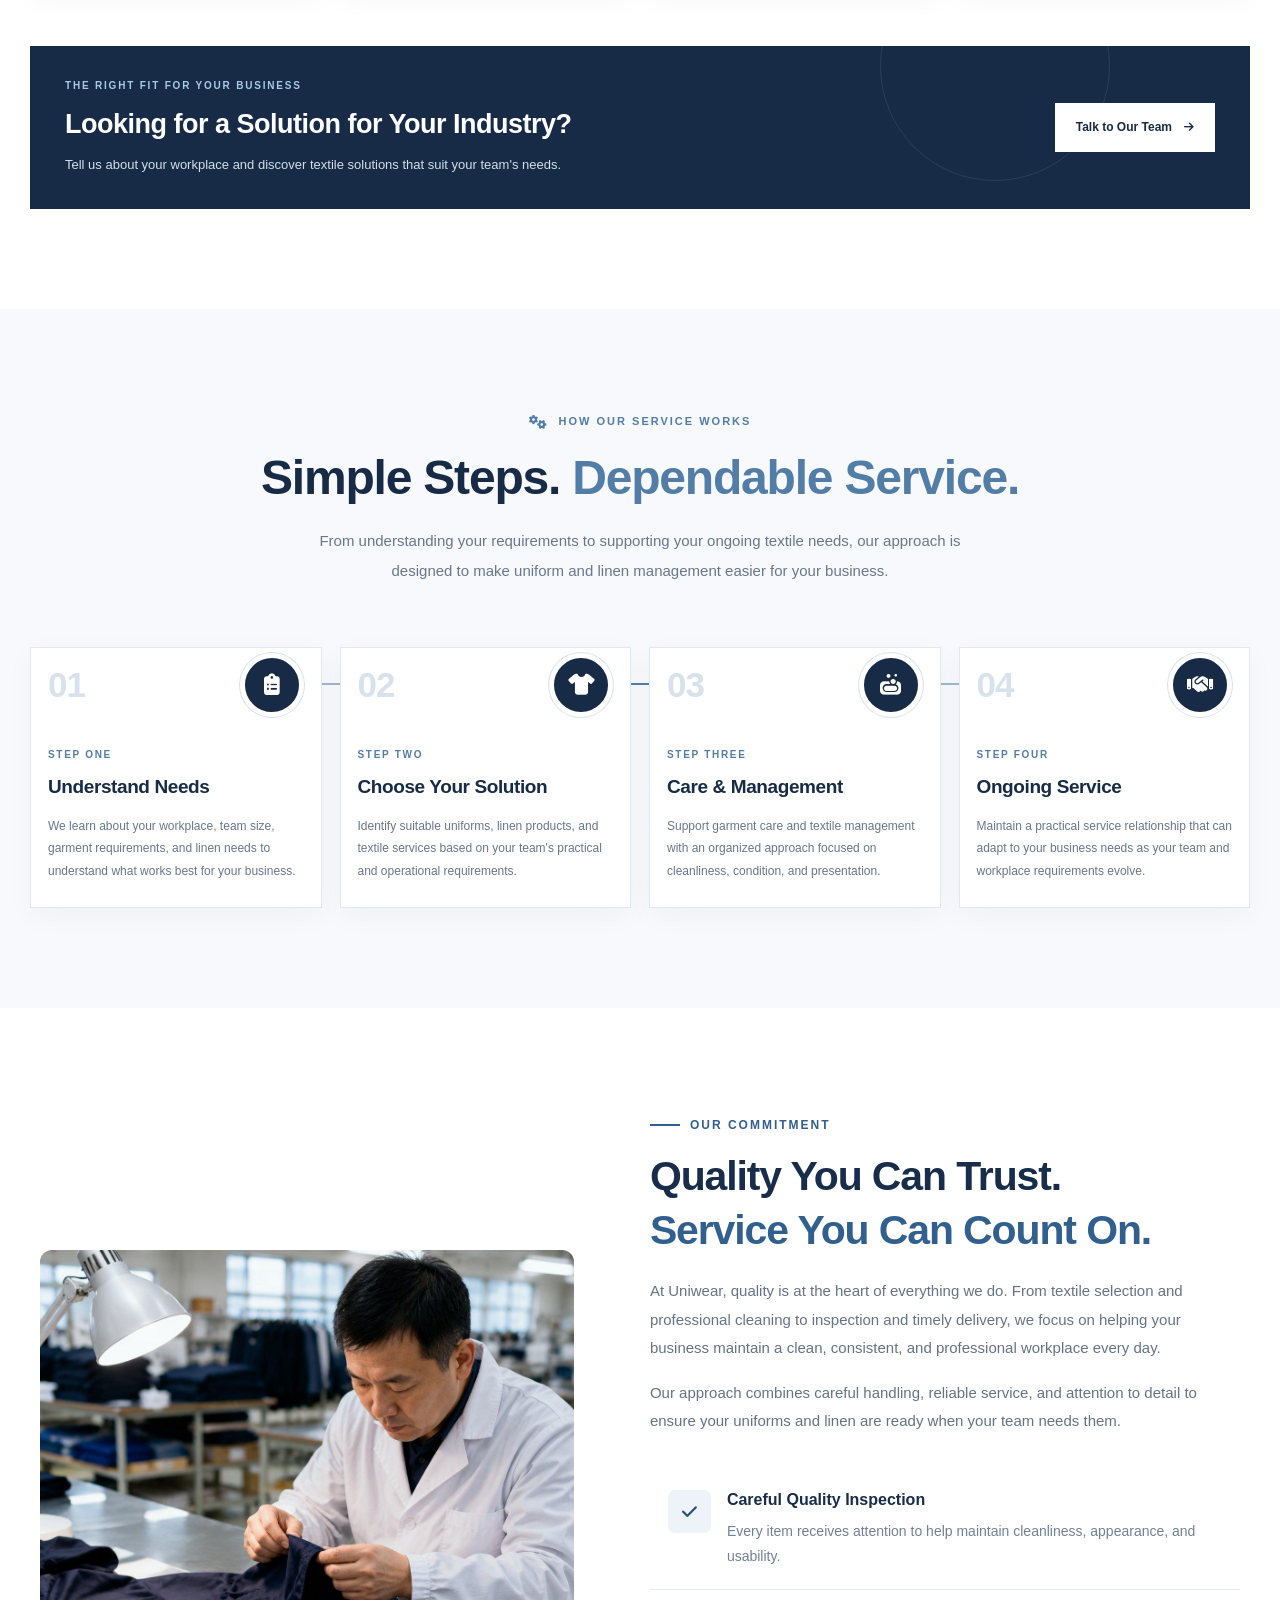
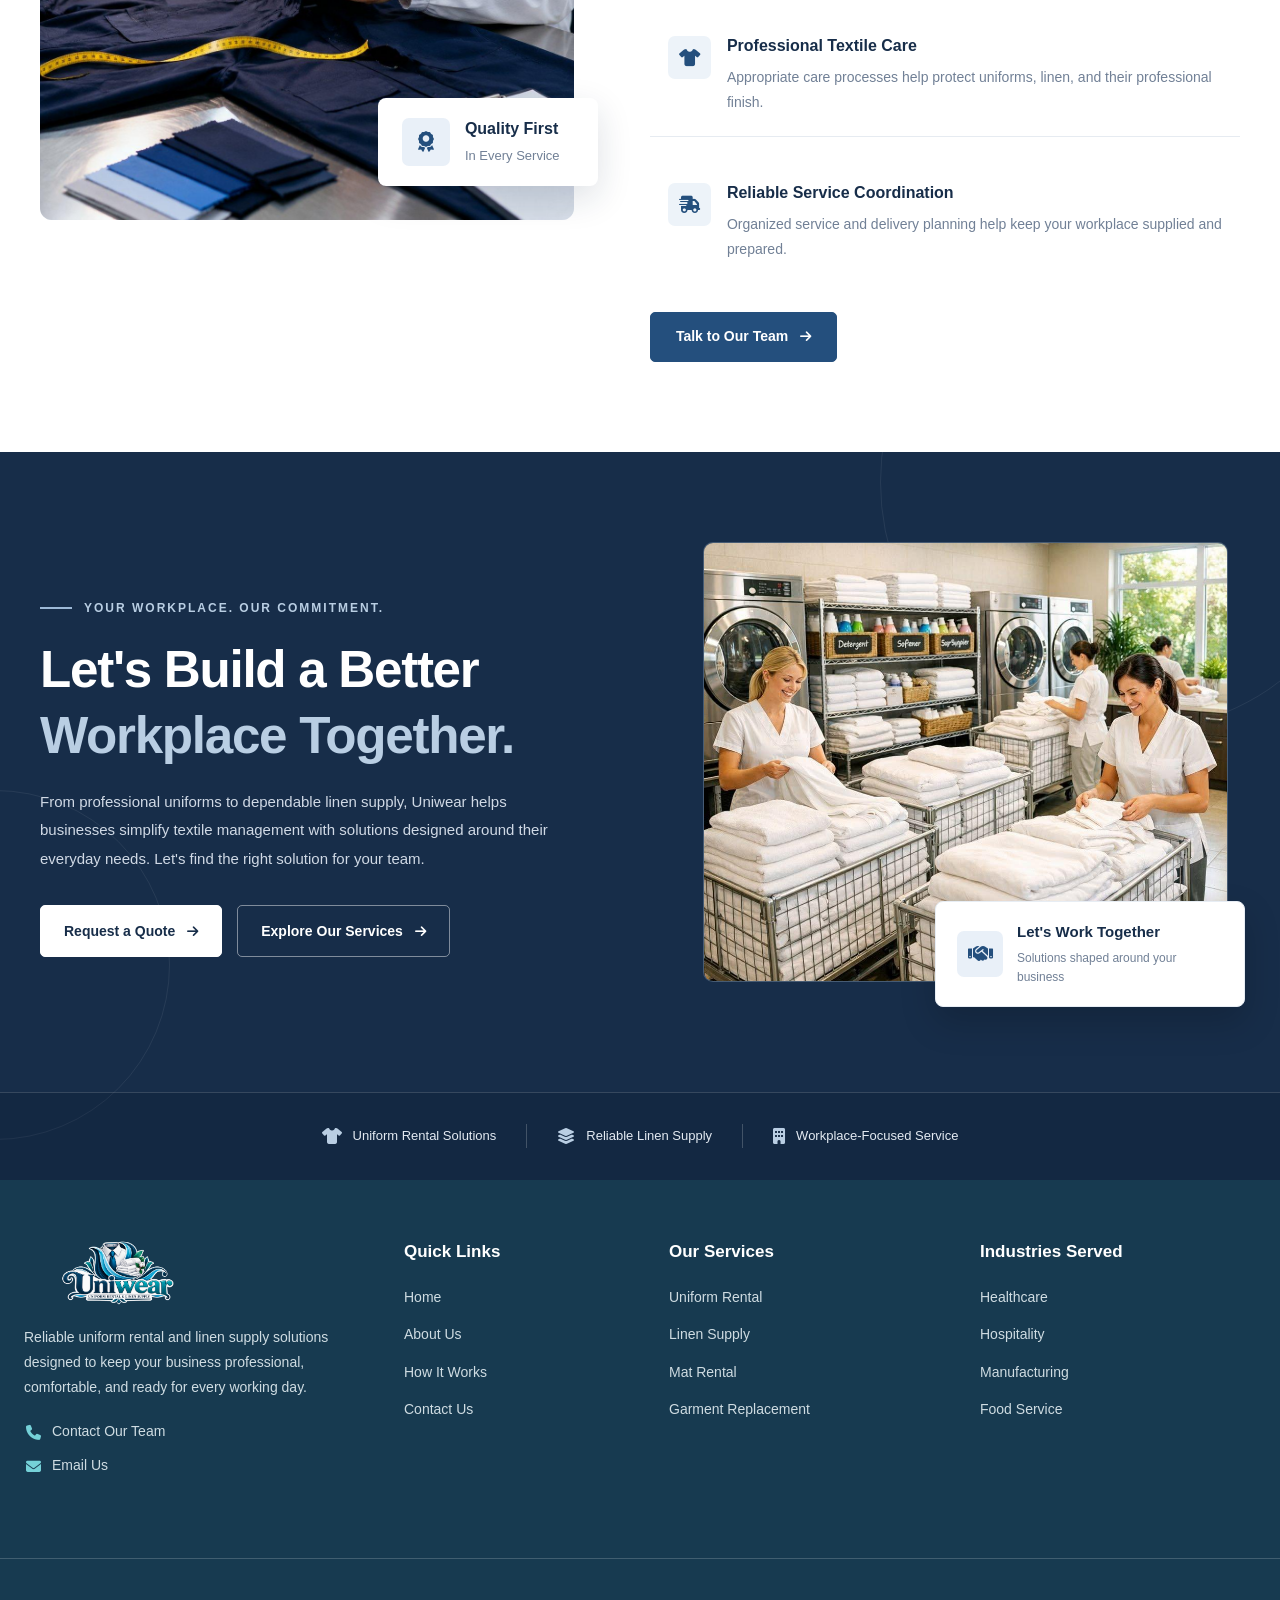
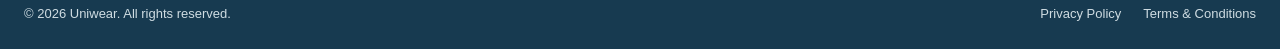
==== commit 599a107f: "Add files via upload" ====
--- a/about.html
+++ b/about.html
@@ -610,8 +610,8 @@
 
                     <h2>
                         Why Choose
-                        <span>Uniwear</span>
-                        for Your Business?
+                        <span>Uniwear for</span>
+                        Your Business?
                     </h2>
 
                     <p>
--- a/css/style.css
+++ b/css/style.css
@@ -0,0 +1,22803 @@
+
+/* ============================================
+   UNIWEAR WEBSITE
+   PART 2: MAIN CSS + DARK MODE
+   Responsive CSS: css/responsive.css
+============================================ */
+
+
+/* ============================================
+   1. ROOT VARIABLES
+============================================ */
+
+:root {
+  color-scheme: light;
+
+  --font-main: "Inter", sans-serif;
+
+  --color-primary: #173A50;
+  --color-primary-hover: #102B3B;
+  --color-accent: #287C8E;
+  --color-accent-hover: #206676;
+  --color-accent-light: #EAF4F5;
+
+  --color-background: #FFFFFF;
+  --color-background-alt: #F4F6F7;
+  --color-surface: #FFFFFF;
+  --color-surface-hover: #F0F6F7;
+
+  --color-text: #263238;
+  --color-heading: #173A50;
+  --color-text-muted: #687780;
+  --color-border: #DCE4E8;
+
+  --font-xs: 12px;
+  --font-sm: 13px;
+  --font-nav: 14px;
+  --font-button: 14px;
+  --font-body: 15px;
+
+  --container-width: 1640px;
+  --header-height: 88px;
+  --section-padding: 80px;
+
+  --button-height: 44px;
+  --button-radius: 8px;
+  --card-radius: 12px;
+  --input-height: 46px;
+
+  --shadow-sm: 0 3px 12px rgba(23, 58, 80, 0.06);
+  --shadow-md: 0 10px 30px rgba(23, 58, 80, 0.10);
+
+  --transition: 0.25s ease;
+}
+
+
+/* ============================================
+   2. RESET AND BASE
+============================================ */
+
+*,
+*::before,
+*::after {
+  box-sizing: border-box;
+}
+
+html {
+  scroll-behavior: smooth;
+  scroll-padding-top: var(--header-height);
+}
+
+body {
+  margin: 0;
+  font-family: var(--font-main);
+  font-size: var(--font-body);
+  line-height: 1.7;
+  color: var(--color-text);
+  background: var(--color-background);
+  transition:
+    color var(--transition),
+    background-color var(--transition);
+}
+
+body,
+button,
+input,
+select,
+textarea {
+  font-family: var(--font-main);
+}
+
+button,
+input,
+select,
+textarea {
+  font-size: inherit;
+}
+
+button {
+  cursor: pointer;
+}
+
+img {
+  display: block;
+  max-width: 100%;
+}
+
+a {
+  color: inherit;
+  text-decoration: none;
+  transition:
+    color var(--transition),
+    background-color var(--transition),
+    border-color var(--transition);
+}
+
+ul,
+ol {
+  padding-inline-start: 20px;
+}
+
+h1,
+h2,
+h3,
+h4,
+h5,
+h6 {
+  margin: 0 0 18px;
+  color: var(--color-heading);
+  font-family: var(--font-main);
+  font-weight: 700;
+  line-height: 1.25;
+}
+
+h1 { font-size: 52px; }
+h2 { font-size: 38px; }
+h3 { font-size: 28px; }
+h4 { font-size: 22px; }
+h5 { font-size: 18px; }
+h6 { font-size: 16px; }
+
+p {
+  margin: 0 0 16px;
+}
+
+::selection {
+  color: #FFFFFF;
+  background: var(--color-accent);
+}
+
+:focus-visible {
+  outline: 3px solid var(--color-accent);
+  outline-offset: 3px;
+}
+
+
+/* ============================================
+   3. COMMON LAYOUT
+============================================ */
+
+.container {
+  width: min(calc(100% - 48px), var(--container-width));
+  margin-inline: auto;
+}
+
+.section-padding {
+  padding-block: var(--section-padding);
+}
+
+.section-background {
+  background: var(--color-background-alt);
+}
+
+.section-heading {
+  max-width: 760px;
+  margin: 0 auto 45px;
+  text-align: center;
+}
+
+.section-heading p {
+  color: var(--color-text-muted);
+}
+
+.section-eyebrow {
+  display: inline-block;
+  margin-bottom: 14px;
+  color: var(--color-accent);
+  font-size: var(--font-sm);
+  font-weight: 700;
+  letter-spacing: 1.5px;
+  text-transform: uppercase;
+}
+
+.text-center {
+  text-align: center;
+}
+
+.text-primary {
+  color: var(--color-primary);
+}
+
+.text-accent {
+  color: var(--color-accent);
+}
+
+.text-muted {
+  color: var(--color-text-muted);
+}
+
+
+/* ============================================
+   4. HEADER LAYOUT
+   LOGO | CENTER NAV | RIGHT ACTIONS
+============================================ */
+
+.site-header {
+  position: sticky;
+  top: 0;
+  z-index: 1000;
+  width: 100%;
+  min-height: var(--header-height);
+  background: var(--color-surface);
+  border-bottom: 1px solid var(--color-border);
+  box-shadow: var(--shadow-sm);
+  transition:
+    background-color var(--transition),
+    border-color var(--transition);
+}
+
+.header-container {
+  width: min(calc(100% - 48px), var(--container-width));
+  min-height: var(--header-height);
+  margin-inline: auto;
+
+  display: grid;
+  grid-template-columns: 220px minmax(0, 1fr) auto;
+  align-items: center;
+  column-gap: 24px;
+}
+
+
+/* ============================================
+   5. LOGO
+============================================ */
+
+.site-logo {
+  grid-column: 1;
+  grid-row: 1;
+
+  display: inline-flex;
+  align-items: center;
+  justify-content: flex-start;
+
+  width: fit-content;
+  min-width: 0;
+}
+
+.logo-image {
+  display: block;
+  width: 190px;
+  max-height: 64px;
+  object-fit: contain;
+  object-position: left center;
+}
+
+.logo-dark {
+  display: none;
+}
+
+
+/* ============================================
+   6. CENTER NAVIGATION
+============================================ */
+
+.main-navigation {
+  grid-column: 2 / 4;
+  grid-row: 1;
+
+  display: grid;
+  grid-template-columns: minmax(0, 1fr) auto;
+  align-items: center;
+  column-gap: 24px;
+
+  min-width: 0;
+}
+
+.nav-list {
+  display: flex;
+  align-items: center;
+  justify-content: center;
+  gap: 25px;
+
+  min-width: 0;
+  margin: 0;
+  padding: 0;
+  list-style: none;
+}
+
+.nav-item {
+  position: relative;
+  flex-shrink: 0;
+  list-style: none;
+}
+
+.nav-item > a,
+.home-dropdown-toggle {
+  display: inline-flex;
+  align-items: center;
+  justify-content: center;
+  gap: 7px;
+
+  min-height: 44px;
+  padding: 10px 0;
+
+  border: 0;
+  background: transparent;
+  color: var(--color-text);
+
+  font-family: var(--font-main);
+  font-size: var(--font-nav);
+  font-weight: 600;
+  line-height: 1.4;
+  white-space: nowrap;
+}
+
+.nav-item > a:hover,
+.home-dropdown-toggle:hover {
+  color: var(--color-accent);
+}
+
+.nav-item > a.active,
+.nav-item > a[aria-current="page"] {
+  color: var(--color-accent);
+}
+
+
+/* ============================================
+   7. HOME DROPDOWN
+============================================ */
+
+.dropdown-arrow {
+  font-size: 12px;
+  transition: transform var(--transition);
+}
+
+.home-item.dropdown-open .dropdown-arrow {
+  transform: rotate(180deg);
+}
+
+.home-dropdown {
+  position: absolute;
+  top: calc(100% + 8px);
+  inset-inline-start: 0;
+  z-index: 1100;
+
+  display: none;
+  min-width: 180px;
+  margin: 0;
+  padding: 8px;
+
+  list-style: none;
+  background: var(--color-surface);
+  border: 1px solid var(--color-border);
+  border-radius: var(--button-radius);
+  box-shadow: var(--shadow-md);
+}
+
+.home-item.dropdown-open .home-dropdown {
+  display: block;
+}
+
+.home-dropdown li {
+  margin: 0;
+  padding: 0;
+  list-style: none;
+}
+
+.home-dropdown a {
+  display: flex;
+  align-items: center;
+  min-height: 42px;
+  padding: 10px 13px;
+  border-radius: 5px;
+
+  color: var(--color-text);
+  font-size: var(--font-nav);
+  font-weight: 500;
+  white-space: nowrap;
+}
+
+.home-dropdown a:hover,
+.home-dropdown a.active {
+  color: var(--color-accent);
+  background: var(--color-surface-hover);
+}
+
+
+/* ============================================
+   8. HAMBURGER
+   DISPLAY CONTROLLED BY PART 3
+============================================ */
+
+.menu-toggle {
+  display: none;
+  width: 44px;
+  height: 44px;
+  min-width: 44px;
+  padding: 10px;
+
+  flex-direction: column;
+  align-items: center;
+  justify-content: center;
+  gap: 5px;
+
+  border: 1px solid var(--color-border);
+  border-radius: var(--button-radius);
+  background: var(--color-surface);
+  color: var(--color-primary);
+}
+
+.menu-toggle span {
+  display: block;
+  width: 100%;
+  height: 2px;
+  border-radius: 2px;
+  background: currentColor;
+  transition:
+    transform var(--transition),
+    opacity var(--transition);
+}
+
+.menu-toggle:hover {
+  border-color: var(--color-accent);
+  background: var(--color-surface-hover);
+}
+
+.menu-toggle.is-active span:nth-child(1) {
+  transform: translateY(7px) rotate(45deg);
+}
+
+.menu-toggle.is-active span:nth-child(2) {
+  opacity: 0;
+}
+
+.menu-toggle.is-active span:nth-child(3) {
+  transform: translateY(-7px) rotate(-45deg);
+}
+
+
+/* ============================================
+   9. RIGHT-SIDE ACTIONS
+============================================ */
+
+.nav-actions {
+  display: flex;
+  align-items: center;
+  justify-content: flex-end;
+  gap: 10px;
+
+  min-width: 0;
+  margin: 0;
+  padding: 0;
+}
+
+
+/* ============================================
+   10. RTL AND DARK MODE ICON BUTTONS
+============================================ */
+
+.header-control-btn {
+  display: inline-flex;
+  align-items: center;
+  justify-content: center;
+  flex: 0 0 44px;
+
+  width: 44px;
+  height: 44px;
+  padding: 0;
+
+  border: 1px solid var(--color-border);
+  border-radius: var(--button-radius);
+
+  background: var(--color-surface);
+  color: var(--color-primary);
+
+  cursor: pointer;
+
+  transition:
+    color var(--transition),
+    background-color var(--transition),
+    border-color var(--transition),
+    box-shadow var(--transition);
+}
+
+.header-control-btn i {
+  display: inline-block;
+  font-size: 20px;
+  line-height: 1;
+}
+
+.header-control-btn:hover {
+  color: var(--color-accent);
+  background: var(--color-surface-hover);
+  border-color: var(--color-accent);
+}
+
+.header-control-btn:focus-visible {
+  outline-offset: 3px;
+}
+
+
+/* ============================================
+   11. LOGIN AND DASHBOARD BUTTONS
+============================================ */
+
+.login-btn,
+.dashboard-btn {
+  display: inline-flex;
+  align-items: center;
+  justify-content: center;
+  flex-shrink: 0;
+
+  min-height: var(--button-height);
+  padding: 0 18px;
+
+  border: 1px solid transparent;
+  border-radius: var(--button-radius);
+
+  font-family: var(--font-main);
+  font-size: var(--font-button);
+  font-weight: 600;
+  line-height: 1;
+  text-align: center;
+  white-space: nowrap;
+
+  transition:
+    color var(--transition),
+    background-color var(--transition),
+    border-color var(--transition),
+    box-shadow var(--transition);
+}
+
+.login-btn {
+  color: var(--color-primary);
+  background: var(--color-surface);
+  border-color: var(--color-primary);
+}
+
+.login-btn:hover {
+  color: #FFFFFF;
+  background: var(--color-primary);
+}
+
+.dashboard-btn {
+  color: #FFFFFF;
+  background: var(--color-accent);
+  border-color: var(--color-accent);
+}
+
+.dashboard-btn:hover {
+  color: #FFFFFF;
+  background: var(--color-accent-hover);
+  border-color: var(--color-accent-hover);
+  box-shadow: var(--shadow-sm);
+}
+
+
+/* ============================================
+   12. GENERAL BUTTONS
+============================================ */
+
+.btn {
+  display: inline-flex;
+  align-items: center;
+  justify-content: center;
+  gap: 8px;
+
+  min-height: var(--button-height);
+  padding: 0 20px;
+
+  border: 1px solid transparent;
+  border-radius: var(--button-radius);
+
+  font-family: var(--font-main);
+  font-size: var(--font-button);
+  font-weight: 600;
+  line-height: 1.2;
+  text-align: center;
+
+  transition:
+    color var(--transition),
+    background-color var(--transition),
+    border-color var(--transition),
+    box-shadow var(--transition);
+}
+
+.btn-primary {
+  color: #FFFFFF;
+  background: var(--color-accent);
+  border-color: var(--color-accent);
+}
+
+.btn-primary:hover {
+  color: #FFFFFF;
+  background: var(--color-accent-hover);
+  border-color: var(--color-accent-hover);
+}
+
+.btn-secondary {
+  color: var(--color-primary);
+  background: transparent;
+  border-color: var(--color-primary);
+}
+
+.btn-secondary:hover {
+  color: #FFFFFF;
+  background: var(--color-primary);
+}
+
+button:disabled,
+.btn:disabled {
+  opacity: 0.55;
+  cursor: not-allowed;
+}
+
+
+/* ============================================
+   13. CARDS
+============================================ */
+
+.card {
+  overflow: hidden;
+  background: var(--color-surface);
+  border: 1px solid var(--color-border);
+  border-radius: var(--card-radius);
+  box-shadow: var(--shadow-sm);
+
+  transition:
+    background-color var(--transition),
+    border-color var(--transition),
+    box-shadow var(--transition),
+    transform var(--transition);
+}
+
+.card:hover {
+  transform: translateY(-4px);
+  box-shadow: var(--shadow-md);
+}
+
+.card-content {
+  padding: 24px;
+}
+
+.card h3,
+.card h4 {
+  color: var(--color-heading);
+}
+
+.card p {
+  color: var(--color-text-muted);
+}
+
+.card-image {
+  width: 100%;
+  aspect-ratio: 4 / 3;
+  object-fit: cover;
+}
+
+
+/* ============================================
+   14. FORMS
+============================================ */
+
+.form-group {
+  display: flex;
+  flex-direction: column;
+  gap: 7px;
+  margin-bottom: 18px;
+}
+
+.form-group label {
+  color: var(--color-heading);
+  font-size: var(--font-nav);
+  font-weight: 600;
+}
+
+.form-control,
+input:not([type="checkbox"]):not([type="radio"]):not([type="range"]),
+select,
+textarea {
+  width: 100%;
+  min-height: var(--input-height);
+  padding: 11px 13px;
+
+  border: 1px solid var(--color-border);
+  border-radius: var(--button-radius);
+  outline: none;
+
+  background: var(--color-surface);
+  color: var(--color-text);
+
+  font-family: var(--font-main);
+  font-size: var(--font-body);
+}
+
+textarea {
+  min-height: 130px;
+  resize: vertical;
+}
+
+.form-control::placeholder,
+input::placeholder,
+textarea::placeholder {
+  color: var(--color-text-muted);
+  opacity: 0.85;
+}
+
+.form-control:focus,
+input:focus,
+select:focus,
+textarea:focus {
+  border-color: var(--color-accent);
+  box-shadow: 0 0 0 3px rgba(40, 124, 142, 0.12);
+}
+
+input[type="checkbox"],
+input[type="radio"] {
+  accent-color: var(--color-accent);
+}
+
+
+/* ============================================
+   15. TABLES
+============================================ */
+
+.table-wrapper {
+  overflow-x: auto;
+  background: var(--color-surface);
+  border: 1px solid var(--color-border);
+  border-radius: var(--card-radius);
+}
+
+table {
+  width: 100%;
+  border-collapse: collapse;
+  color: var(--color-text);
+  font-size: var(--font-body);
+}
+
+thead {
+  background: var(--color-background-alt);
+}
+
+th,
+td {
+  padding: 14px 16px;
+  border-bottom: 1px solid var(--color-border);
+  text-align: start;
+  vertical-align: middle;
+}
+
+th {
+  color: var(--color-heading);
+  font-size: var(--font-nav);
+  font-weight: 700;
+}
+
+tbody tr:hover {
+  background: var(--color-surface-hover);
+}
+
+tbody tr:last-child td {
+  border-bottom: none;
+}
+
+
+/* ============================================
+   16. STATUS BADGES
+============================================ */
+
+.status-badge {
+  display: inline-flex;
+  align-items: center;
+  justify-content: center;
+  min-height: 27px;
+  padding: 4px 10px;
+  border-radius: 20px;
+  font-size: var(--font-xs);
+  font-weight: 600;
+  line-height: 1.3;
+}
+
+.status-success {
+  color: #216443;
+  background: #E5F5EC;
+}
+
+.status-pending {
+  color: #875A13;
+  background: #FFF3D8;
+}
+
+.status-danger {
+  color: #A52A22;
+  background: #FCE8E6;
+}
+
+.status-info {
+  color: #205D70;
+  background: #E1F2F6;
+}
+
+
+/* ============================================
+   17. HERO SECTION
+============================================ */
+
+.hero-section {
+  position: relative;
+  overflow: hidden;
+  isolation: isolate;
+  background: var(--color-primary);
+  color: #FFFFFF;
+}
+
+.hero-background {
+  position: absolute;
+  inset: 0;
+  z-index: -2;
+  width: 100%;
+  height: 100%;
+  object-fit: cover;
+}
+
+.hero-section::before {
+  position: absolute;
+  inset: 0;
+  z-index: -1;
+  content: "";
+  background: linear-gradient(
+    90deg,
+    rgba(12, 35, 49, 0.86),
+    rgba(12, 35, 49, 0.50)
+  );
+}
+
+.hero-content {
+  position: relative;
+  z-index: 1;
+  padding-block: 100px;
+}
+
+.hero-section h1,
+.hero-section h2,
+.hero-section h3 {
+  color: #FFFFFF;
+}
+
+.hero-section p {
+  color: #E7EFF2;
+}
+
+.hero-section .section-eyebrow {
+  color: #75D1D8;
+}
+
+
+/* ============================================
+   18. FOOTER
+============================================ */
+
+.site-footer {
+  padding: 60px 0 24px;
+  background: #173A50;
+  color: #E4EDF0;
+}
+
+.site-footer h3,
+.site-footer h4,
+.site-footer h5 {
+  color: #FFFFFF;
+}
+
+.site-footer p {
+  color: #CFDCE2;
+}
+
+.site-footer a {
+  color: #E4EDF0;
+}
+
+.site-footer a:hover {
+  color: #75D1D8;
+}
+
+.footer-bottom {
+  margin-top: 35px;
+  padding-top: 20px;
+  border-top: 1px solid rgba(255, 255, 255, 0.18);
+  color: #CFDCE2;
+  font-size: var(--font-sm);
+}
+
+
+/* ============================================
+   19. DARK MODE VARIABLES
+============================================ */
+
+html[data-theme="dark"] {
+  color-scheme: dark;
+
+  --color-primary: #D5E9F1;
+  --color-primary-hover: #B9D8E4;
+  --color-accent: #55B9C8;
+  --color-accent-hover: #72CDD9;
+  --color-accent-light: #203D47;
+
+  --color-background: #101820;
+  --color-background-alt: #16232D;
+  --color-surface: #1B2A35;
+  --color-surface-hover: #253946;
+
+  --color-text: #E3EBEF;
+  --color-heading: #F1F6F8;
+  --color-text-muted: #B1C0C8;
+  --color-border: #344752;
+
+  --shadow-sm: 0 3px 12px rgba(0, 0, 0, 0.16);
+  --shadow-md: 0 10px 30px rgba(0, 0, 0, 0.24);
+}
+
+
+/* ============================================
+   20. DARK MODE BASE
+============================================ */
+
+html[data-theme="dark"] body {
+  color: var(--color-text);
+  background: var(--color-background);
+}
+
+html[data-theme="dark"] h1,
+html[data-theme="dark"] h2,
+html[data-theme="dark"] h3,
+html[data-theme="dark"] h4,
+html[data-theme="dark"] h5,
+html[data-theme="dark"] h6 {
+  color: var(--color-heading);
+}
+
+html[data-theme="dark"] p {
+  color: var(--color-text-muted);
+}
+
+html[data-theme="dark"] .section-background {
+  background: var(--color-background-alt);
+}
+
+html[data-theme="dark"] .section-eyebrow {
+  color: var(--color-accent);
+}
+
+
+/* ============================================
+   21. DARK MODE LOGO
+============================================ */
+
+html[data-theme="dark"] .logo-light {
+  display: none;
+}
+
+html[data-theme="dark"] .logo-dark {
+  display: block;
+}
+
+
+/* ============================================
+   22. DARK MODE HEADER AND NAV
+============================================ */
+
+html[data-theme="dark"] .site-header {
+  background: var(--color-surface);
+  border-color: var(--color-border);
+}
+
+html[data-theme="dark"] .nav-item > a,
+html[data-theme="dark"] .home-dropdown-toggle {
+  color: var(--color-text);
+}
+
+html[data-theme="dark"] .nav-item > a:hover,
+html[data-theme="dark"] .home-dropdown-toggle:hover {
+  color: var(--color-accent);
+}
+
+html[data-theme="dark"] .nav-item > a.active,
+html[data-theme="dark"] .nav-item > a[aria-current="page"] {
+  color: var(--color-accent);
+}
+
+html[data-theme="dark"] .home-dropdown {
+  background: var(--color-surface);
+  border-color: var(--color-border);
+}
+
+html[data-theme="dark"] .home-dropdown a {
+  color: var(--color-text);
+}
+
+html[data-theme="dark"] .home-dropdown a:hover,
+html[data-theme="dark"] .home-dropdown a.active {
+  color: var(--color-accent);
+  background: var(--color-surface-hover);
+}
+
+
+/* ============================================
+   23. DARK MODE ICON BUTTONS
+============================================ */
+
+html[data-theme="dark"] .header-control-btn,
+html[data-theme="dark"] .menu-toggle {
+  color: var(--color-accent);
+  background: var(--color-surface);
+  border-color: var(--color-border);
+}
+
+html[data-theme="dark"] .header-control-btn:hover,
+html[data-theme="dark"] .menu-toggle:hover {
+  color: var(--color-accent);
+  background: var(--color-surface-hover);
+  border-color: var(--color-accent);
+}
+
+
+/* ============================================
+   24. DARK MODE LOGIN AND DASHBOARD
+============================================ */
+
+html[data-theme="dark"] .login-btn {
+  color: var(--color-text);
+  background: transparent;
+  border-color: var(--color-border);
+}
+
+html[data-theme="dark"] .login-btn:hover {
+  color: #FFFFFF;
+  background: #29485A;
+  border-color: #29485A;
+}
+
+html[data-theme="dark"] .dashboard-btn,
+html[data-theme="dark"] .btn-primary {
+  color: #102A35;
+  background: var(--color-accent);
+  border-color: var(--color-accent);
+}
+
+html[data-theme="dark"] .dashboard-btn:hover,
+html[data-theme="dark"] .btn-primary:hover {
+  color: #102A35;
+  background: var(--color-accent-hover);
+  border-color: var(--color-accent-hover);
+}
+
+html[data-theme="dark"] .btn-secondary {
+  color: var(--color-text);
+  border-color: var(--color-border);
+}
+
+html[data-theme="dark"] .btn-secondary:hover {
+  color: #102A35;
+  background: var(--color-accent);
+  border-color: var(--color-accent);
+}
+
+
+/* ============================================
+   25. DARK MODE CARDS
+============================================ */
+
+html[data-theme="dark"] .card {
+  background: var(--color-surface);
+  border-color: var(--color-border);
+}
+
+html[data-theme="dark"] .card h3,
+html[data-theme="dark"] .card h4 {
+  color: var(--color-heading);
+}
+
+html[data-theme="dark"] .card p {
+  color: var(--color-text-muted);
+}
+
+html[data-theme="dark"] .icon-box {
+  color: var(--color-accent);
+  background: var(--color-accent-light);
+}
+
+
+/* =========================================
+   DARK MODE - FORM CONTROLS
+========================================= */
+
+html[data-theme="dark"] .form-control,
+html[data-theme="dark"] input:not([type="checkbox"]):not([type="radio"]):not([type="range"]),
+html[data-theme="dark"] select,
+html[data-theme="dark"] textarea {
+  color: var(--color-text);
+  background-color: var(--color-surface);
+  border-color: var(--color-border);
+}
+
+html[data-theme="dark"] .form-control::placeholder,
+html[data-theme="dark"] input::placeholder,
+html[data-theme="dark"] textarea::placeholder {
+  color: var(--color-text-muted);
+  opacity: 1;
+}
+
+html[data-theme="dark"] .form-control:focus,
+html[data-theme="dark"] input:focus,
+html[data-theme="dark"] select:focus,
+html[data-theme="dark"] textarea:focus {
+  border-color: var(--color-accent);
+  outline: none;
+  box-shadow: 0 0 0 3px rgba(85, 185, 200, 0.15);
+}
+
+
+/* ============================================
+   27. DARK MODE TABLES
+============================================ */
+
+html[data-theme="dark"] .table-wrapper {
+  background: var(--color-surface);
+  border-color: var(--color-border);
+}
+
+html[data-theme="dark"] table {
+  color: var(--color-text);
+}
+
+html[data-theme="dark"] thead {
+  background: var(--color-background-alt);
+}
+
+html[data-theme="dark"] th,
+html[data-theme="dark"] td {
+  border-color: var(--color-border);
+}
+
+html[data-theme="dark"] th {
+  color: var(--color-heading);
+}
+
+html[data-theme="dark"] tbody tr:hover {
+  background: var(--color-surface-hover);
+}
+
+
+/* ============================================
+   28. DARK MODE STATUS BADGES
+============================================ */
+
+html[data-theme="dark"] .status-success {
+  color: #9BE4B8;
+  background: #203D31;
+}
+
+html[data-theme="dark"] .status-pending {
+  color: #F5D28C;
+  background: #403722;
+}
+
+html[data-theme="dark"] .status-danger {
+  color: #FFB1AA;
+  background: #472A2A;
+}
+
+html[data-theme="dark"] .status-info {
+  color: #A9DDE8;
+  background: #203943;
+}
+
+
+/* ============================================
+   29. DARK MODE HERO
+============================================ */
+
+html[data-theme="dark"] .hero-section {
+  background-color: #101820;
+}
+
+html[data-theme="dark"] .hero-section h1,
+html[data-theme="dark"] .hero-section h2,
+html[data-theme="dark"] .hero-section h3 {
+  color: #FFFFFF;
+}
+
+html[data-theme="dark"] .hero-section p {
+  color: #E7EFF2;
+}
+
+html[data-theme="dark"] .hero-section .section-eyebrow {
+  color: #75D1D8;
+}
+
+
+/* ============================================
+   30. DARK MODE FOOTER
+============================================ */
+
+html[data-theme="dark"] .site-footer {
+  background: #0B141B;
+  color: #D6E1E7;
+}
+
+html[data-theme="dark"] .site-footer h3,
+html[data-theme="dark"] .site-footer h4,
+html[data-theme="dark"] .site-footer h5 {
+  color: #FFFFFF;
+}
+
+html[data-theme="dark"] .site-footer p {
+  color: #B1C0C8;
+}
+
+html[data-theme="dark"] .site-footer a {
+  color: #D6E1E7;
+}
+
+html[data-theme="dark"] .site-footer a:hover {
+  color: var(--color-accent);
+}
+
+html[data-theme="dark"] .footer-bottom {
+  color: #B1C0C8;
+  border-color: var(--color-border);
+}
+
+
+/* ============================================
+   31. RTL FOUNDATION
+============================================ */
+
+html[dir="rtl"] body {
+  text-align: start;
+}
+
+html[dir="rtl"] .logo-image {
+  object-position: right center;
+}
+
+html[dir="rtl"] .home-dropdown {
+  inset-inline-start: auto;
+  inset-inline-end: 0;
+}
+
+html[dir="rtl"] .home-dropdown a,
+html[dir="rtl"] th,
+html[dir="rtl"] td {
+  text-align: start;
+}
+
+
+/* ============================================
+   END PART 2
+   RESPONSIVE STYLES ARE IN responsive.css
+============================================ */
+
+/* =====================================================
+   UNIWEAR FOOTER
+   PART 2: MAIN CSS + DARK MODE
+===================================================== */
+
+/* Footer base */
+
+.site-footer {
+  padding: 60px 0 0;
+  background: #173A50;
+  color: #E4EDF0;
+  transition:
+    background-color 0.25s ease,
+    color 0.25s ease;
+}
+
+/* Main footer grid */
+
+.footer-container {
+  width: min(calc(100% - 48px), var(--container-width));
+  margin-inline: auto;
+
+  display: grid;
+  grid-template-columns: 1.5fr 1fr 1fr 1fr;
+  gap: 40px;
+
+  padding-bottom: 45px;
+}
+
+.footer-column {
+  min-width: 0;
+}
+
+/* Logo */
+
+.footer-logo {
+  display: inline-flex;
+  align-items: center;
+  margin-bottom: 20px;
+}
+
+.footer-logo-image {
+  display: block;
+  width: 190px;
+  max-height: 65px;
+  object-fit: contain;
+}
+
+/* Company description */
+
+.footer-about > p {
+  max-width: 350px;
+  margin-bottom: 18px;
+
+  color: #CFDCE2;
+  font-size: 14px;
+  line-height: 1.8;
+}
+
+/* Column headings */
+
+.footer-column h3 {
+  margin: 0 0 20px;
+  color: #FFFFFF;
+
+  font-family: var(--font-main);
+  font-size: 17px;
+  font-weight: 700;
+  line-height: 1.4;
+}
+
+/* Footer navigation */
+
+.footer-links {
+  display: flex;
+  flex-direction: column;
+  align-items: flex-start;
+  gap: 12px;
+
+  margin: 0;
+  padding: 0;
+  list-style: none;
+}
+
+.footer-links li {
+  margin: 0;
+  padding: 0;
+  list-style: none;
+}
+
+.footer-links a {
+  color: #CFDCE2;
+  font-size: 14px;
+  line-height: 1.6;
+
+  transition:
+    color 0.25s ease,
+    padding-inline-start 0.25s ease;
+}
+
+.footer-links a:hover {
+  color: #75D1D8;
+  padding-inline-start: 4px;
+}
+
+/* Contact information */
+
+.footer-contact {
+  display: flex;
+  flex-direction: column;
+  gap: 10px;
+  margin-top: 20px;
+}
+
+.footer-contact p {
+  display: flex;
+  align-items: center;
+  gap: 10px;
+
+  margin: 0;
+  color: #CFDCE2;
+  font-size: 14px;
+  line-height: 1.7;
+}
+
+.footer-contact i {
+  display: inline-flex;
+  align-items: center;
+  justify-content: center;
+  flex: 0 0 18px;
+
+  width: 18px;
+  color: #75D1D8;
+  font-size: 15px;
+}
+
+.footer-contact a {
+  color: #CFDCE2;
+  overflow-wrap: anywhere;
+}
+
+.footer-contact a:hover {
+  color: #75D1D8;
+}
+
+/* Footer bottom divider */
+
+.footer-bottom {
+  border-top: 1px solid rgba(255, 255, 255, 0.18);
+}
+
+.footer-bottom-container {
+  width: min(calc(100% - 48px), var(--container-width));
+  min-height: 70px;
+  margin-inline: auto;
+
+  display: flex;
+  align-items: center;
+  justify-content: space-between;
+  gap: 20px;
+}
+
+.footer-bottom-container > p {
+  margin: 0;
+  color: #CFDCE2;
+  font-size: 13px;
+  line-height: 1.6;
+}
+
+.footer-legal-links {
+  display: flex;
+  align-items: center;
+  justify-content: flex-end;
+  flex-wrap: wrap;
+  gap: 22px;
+}
+
+.footer-legal-links a {
+  color: #CFDCE2;
+  font-size: 13px;
+  line-height: 1.6;
+
+  transition: color 0.25s ease;
+}
+
+.footer-legal-links a:hover {
+  color: #75D1D8;
+}
+
+/* Keyboard accessibility */
+
+.site-footer a:focus-visible {
+  outline: 2px solid #75D1D8;
+  outline-offset: 4px;
+}
+
+
+/* =====================================================
+   DARK MODE
+===================================================== */
+
+html[data-theme="dark"] .site-footer {
+  background: #0B141B;
+  color: #D6E1E7;
+}
+
+html[data-theme="dark"] .footer-column h3 {
+  color: #FFFFFF;
+}
+
+html[data-theme="dark"] .footer-about > p,
+html[data-theme="dark"] .footer-contact p,
+html[data-theme="dark"] .footer-contact a,
+html[data-theme="dark"] .footer-links a,
+html[data-theme="dark"] .footer-bottom-container > p,
+html[data-theme="dark"] .footer-legal-links a {
+  color: #BFCBD2;
+}
+
+html[data-theme="dark"] .footer-contact i {
+  color: #75D1D8;
+}
+
+html[data-theme="dark"] .footer-links a:hover,
+html[data-theme="dark"] .footer-contact a:hover,
+html[data-theme="dark"] .footer-legal-links a:hover {
+  color: #75D1D8;
+}
+
+html[data-theme="dark"] .footer-bottom {
+  border-top-color: #344752;
+}
+
+
+/* =====================================================
+   RTL SUPPORT
+===================================================== */
+
+html[dir="rtl"] .footer-container,
+html[dir="rtl"] .footer-bottom-container {
+  direction: rtl;
+}
+
+html[dir="rtl"] .footer-column,
+html[dir="rtl"] .footer-about,
+html[dir="rtl"] .footer-links {
+  text-align: start;
+}
+
+html[dir="rtl"] .footer-links {
+  align-items: flex-start;
+}
+
+html[dir="rtl"] .footer-contact p {
+  flex-direction: row;
+}
+
+html[dir="rtl"] .footer-bottom-container {
+  text-align: start;
+}
+
+html[dir="rtl"] .footer-legal-links {
+  justify-content: flex-start;
+}
+
+
+
+
+
+
+
+
+
+/**********HOME-1**********/
+
+
+/* ==========================================
+   HOME 1 - HERO SLIDER
+========================================== */
+
+.home1-hero {
+    position: relative;
+    width: 100%;
+    min-height: 680px;
+    height: min(780px, 85vh);
+    overflow: hidden;
+    isolation: isolate;
+    background: #173a50;
+    font-family: inherit;
+}
+
+.home1-hero-slider {
+    position: absolute;
+    inset: 0;
+    width: 100%;
+    height: 100%;
+}
+
+.home1-hero-slide {
+    position: absolute;
+    inset: 0;
+    display: flex;
+    align-items: center;
+    width: 100%;
+    height: 100%;
+    padding: 80px 7%;
+    box-sizing: border-box;
+
+    background-size: cover;
+    background-position: center;
+    background-repeat: no-repeat;
+
+    opacity: 0;
+    visibility: hidden;
+    pointer-events: none;
+    transition:
+        opacity 0.8s ease,
+        visibility 0.8s ease;
+}
+
+.home1-hero-slide.active {
+    opacity: 1;
+    visibility: visible;
+    pointer-events: auto;
+    z-index: 1;
+}
+
+/* Dark overlay for readable text */
+.home1-hero-overlay {
+    position: absolute;
+    inset: 0;
+    z-index: 0;
+    background: linear-gradient(
+        90deg,
+        rgba(10, 30, 43, 0.88) 0%,
+        rgba(10, 30, 43, 0.70) 42%,
+        rgba(10, 30, 43, 0.25) 100%
+    );
+}
+
+/* Hero content container */
+.home1-hero-container {
+    position: relative;
+    z-index: 2;
+    width: 100%;
+    max-width: 1240px;
+    margin: 0 auto;
+}
+
+.home1-hero-content {
+    width: 100%;
+    max-width: 690px;
+    color: #ffffff;
+    animation: home1HeroContentIn 0.8s ease both;
+}
+
+.home1-hero-label {
+    display: inline-block;
+    margin-bottom: 22px;
+    padding: 9px 15px;
+    border: 1px solid rgba(255, 255, 255, 0.45);
+    border-radius: 4px;
+    color: #ffffff;
+    font-size: 12px;
+    font-weight: 700;
+    letter-spacing: 2px;
+    line-height: 1.5;
+    text-transform: uppercase;
+}
+
+.home1-hero-content h1 {
+    margin: 0 0 24px;
+    color: #ffffff;
+    font-size: clamp(40px, 5vw, 68px);
+    font-weight: 800;
+    line-height: 1.12;
+    letter-spacing: -1.5px;
+}
+
+.home1-hero-content h1 span {
+    display: block;
+    margin-top: 8px;
+    color: #b8d6e4;
+}
+
+.home1-hero-content p {
+    max-width: 590px;
+    margin: 0 0 32px;
+    color: rgba(255, 255, 255, 0.90);
+    font-size: 17px;
+    font-weight: 400;
+    line-height: 1.9;
+}
+
+/* Hero buttons */
+.home1-hero-buttons {
+    display: flex;
+    align-items: center;
+    flex-wrap: wrap;
+    gap: 15px;
+}
+
+.home1-btn {
+    display: inline-flex;
+    align-items: center;
+    justify-content: center;
+    gap: 12px;
+    min-height: 52px;
+    padding: 14px 25px;
+    border: 2px solid transparent;
+    border-radius: 4px;
+    box-sizing: border-box;
+    font-size: 14px;
+    font-weight: 700;
+    line-height: 1.4;
+    text-decoration: none;
+    transition:
+        background-color 0.3s ease,
+        color 0.3s ease,
+        border-color 0.3s ease,
+        transform 0.3s ease;
+}
+
+.home1-btn-primary {
+    background: #ffffff;
+    border-color: #ffffff;
+    color: #173a50;
+}
+
+.home1-btn-primary:hover {
+    background: #b8d6e4;
+    border-color: #b8d6e4;
+    color: #102d40;
+    transform: translateY(-2px);
+}
+
+.home1-btn-outline {
+    background: transparent;
+    border-color: rgba(255, 255, 255, 0.8);
+    color: #ffffff;
+}
+
+.home1-btn-outline:hover {
+    background: #ffffff;
+    border-color: #ffffff;
+    color: #173a50;
+    transform: translateY(-2px);
+}
+
+/* Slider controls */
+.home1-hero-controls {
+    position: absolute;
+    right: 7%;
+    bottom: 35px;
+    z-index: 5;
+    display: flex;
+    align-items: center;
+    gap: 18px;
+}
+
+.home1-hero-arrow {
+    display: flex;
+    align-items: center;
+    justify-content: center;
+    width: 42px;
+    height: 42px;
+    padding: 0;
+    border: 1px solid rgba(255, 255, 255, 0.7);
+    border-radius: 50%;
+    background: rgba(255, 255, 255, 0.08);
+    color: #ffffff;
+    cursor: pointer;
+    transition: background-color 0.3s ease, color 0.3s ease;
+}
+
+.home1-hero-arrow:hover {
+    background: #ffffff;
+    color: #173a50;
+}
+
+.home1-hero-dots {
+    display: flex;
+    align-items: center;
+    justify-content: center;
+    gap: 9px;
+}
+
+.home1-hero-dot {
+    width: 9px;
+    height: 9px;
+    padding: 0;
+    border: 0;
+    border-radius: 50%;
+    background: rgba(255, 255, 255, 0.55);
+    cursor: pointer;
+    transition: width 0.3s ease, background-color 0.3s ease;
+}
+
+.home1-hero-dot.active {
+    width: 28px;
+    border-radius: 10px;
+    background: #ffffff;
+}
+
+/* RTL support */
+html[dir="rtl"] .home1-hero-slide {
+    direction: rtl;
+}
+
+html[dir="rtl"] .home1-hero-overlay {
+    background: linear-gradient(
+        270deg,
+        rgba(10, 30, 43, 0.88) 0%,
+        rgba(10, 30, 43, 0.70) 42%,
+        rgba(10, 30, 43, 0.25) 100%
+    );
+}
+
+html[dir="rtl"] .home1-hero-content {
+    text-align: right;
+}
+
+html[dir="rtl"] .home1-hero-buttons {
+    justify-content: flex-start;
+}
+
+html[dir="rtl"] .home1-hero-controls {
+    right: auto;
+    left: 7%;
+    direction: ltr;
+}
+
+html[dir="rtl"] .home1-hero-btn i,
+html[dir="rtl"] .home1-btn-primary i {
+    transform: rotate(180deg);
+}
+
+/* Dark mode */
+html[data-theme="dark"] .home1-hero {
+    background: #0b1c28;
+}
+
+html[data-theme="dark"] .home1-hero-overlay {
+    background: linear-gradient(
+        90deg,
+        rgba(4, 15, 24, 0.90) 0%,
+        rgba(4, 15, 24, 0.72) 45%,
+        rgba(4, 15, 24, 0.35) 100%
+    );
+}
+
+html[dir="rtl"][data-theme="dark"] .home1-hero-overlay {
+    background: linear-gradient(
+        270deg,
+        rgba(4, 15, 24, 0.90) 0%,
+        rgba(4, 15, 24, 0.72) 45%,
+        rgba(4, 15, 24, 0.35) 100%
+    );
+}
+
+/* Content entrance animation */
+@keyframes home1HeroContentIn {
+    from {
+        opacity: 0;
+        transform: translateY(22px);
+    }
+
+    to {
+        opacity: 1;
+        transform: translateY(0);
+    }
+}
+
+/* Accessibility */
+@media (prefers-reduced-motion: reduce) {
+    .home1-hero-slide,
+    .home1-hero-content,
+    .home1-btn,
+    .home1-hero-arrow,
+    .home1-hero-dot {
+        animation: none;
+        transition: none;
+    }
+}
+
+
+
+
+
+/* ==========================================
+   HOME 1 - SECTION 2: ABOUT UNIWEAR
+========================================== */
+
+.home1-about {
+    position: relative;
+    width: 100%;
+    padding: 100px 6%;
+    overflow: hidden;
+    background: #ffffff;
+    color: #263746;
+    box-sizing: border-box;
+}
+
+.home1-about-container {
+    display: grid;
+    grid-template-columns: minmax(0, 1fr) minmax(0, 1fr);
+    align-items: center;
+    gap: 75px;
+    width: 100%;
+    max-width: 1240px;
+    margin: 0 auto;
+}
+
+/* Image area */
+.home1-about-visual {
+    position: relative;
+    min-width: 0;
+    padding: 0 0 28px 28px;
+    box-sizing: border-box;
+}
+
+.home1-about-image {
+    position: relative;
+    width: 100%;
+    height: 500px;
+    overflow: hidden;
+    border-radius: 8px;
+    background: #e8eef1;
+    z-index: 1;
+}
+
+.home1-about-image img {
+    display: block;
+    width: 100%;
+    height: 100%;
+    object-fit: cover;
+    object-position: center;
+    transition: transform 0.6s ease;
+}
+
+.home1-about-image:hover img {
+    transform: scale(1.04);
+}
+
+/* Experience badge */
+.home1-about-badge {
+    position: absolute;
+    right: -5px;
+    bottom: 55px;
+    z-index: 3;
+    display: flex;
+    flex-direction: column;
+    justify-content: center;
+    align-items: center;
+    width: 155px;
+    min-height: 115px;
+    padding: 18px;
+    border-radius: 6px;
+    background: #173a50;
+    color: #ffffff;
+    text-align: center;
+    box-sizing: border-box;
+    box-shadow: 0 12px 30px rgba(23, 58, 80, 0.18);
+}
+
+.home1-about-badge-number {
+    display: block;
+    margin-bottom: 6px;
+    color: #ffffff;
+    font-size: 24px;
+    font-weight: 800;
+    line-height: 1.2;
+}
+
+.home1-about-badge-text {
+    display: block;
+    color: #e0eaf0;
+    font-size: 12px;
+    font-weight: 600;
+    line-height: 1.5;
+}
+
+.home1-about-decoration {
+    position: absolute;
+    left: 0;
+    bottom: 0;
+    width: 180px;
+    height: 180px;
+    border-radius: 6px;
+    background: #dce8ee;
+    z-index: 0;
+}
+
+/* About content */
+.home1-about-content {
+    min-width: 0;
+    width: 100%;
+}
+
+.home1-about-eyebrow {
+    display: inline-block;
+    margin-bottom: 18px;
+    color: #52758a;
+    font-size: 12px;
+    font-weight: 800;
+    letter-spacing: 2px;
+    line-height: 1.5;
+    text-transform: uppercase;
+}
+
+.home1-about-content h2 {
+    margin: 0 0 22px;
+    color: #173a50;
+    font-size: clamp(32px, 3.2vw, 46px);
+    font-weight: 800;
+    line-height: 1.2;
+    letter-spacing: -0.8px;
+}
+
+.home1-about-content h2 span {
+    display: block;
+    margin-top: 5px;
+    color: #52758a;
+}
+
+.home1-about-description {
+    margin: 0 0 15px;
+    color: #435361;
+    font-size: 16px;
+    font-weight: 600;
+    line-height: 1.85;
+}
+
+.home1-about-secondary {
+    margin: 0 0 28px;
+    color: #6a7883;
+    font-size: 15px;
+    font-weight: 400;
+    line-height: 1.9;
+}
+
+/* Benefits list */
+.home1-about-benefits {
+    display: flex;
+    flex-direction: column;
+    gap: 22px;
+    margin: 0 0 30px;
+    padding: 0;
+}
+
+.home1-about-benefit {
+    display: flex;
+    align-items: flex-start;
+    gap: 16px;
+    width: 100%;
+    min-width: 0;
+}
+
+.home1-about-benefit-icon {
+    display: flex;
+    align-items: center;
+    justify-content: center;
+    flex: 0 0 48px;
+    width: 48px;
+    height: 48px;
+    border-radius: 6px;
+    background: #edf3f6;
+    color: #173a50;
+    font-size: 19px;
+}
+
+.home1-about-benefit-text {
+    flex: 1;
+    min-width: 0;
+}
+
+.home1-about-benefit-text h3 {
+    margin: 1px 0 6px;
+    color: #173a50;
+    font-size: 16px;
+    font-weight: 700;
+    line-height: 1.5;
+}
+
+.home1-about-benefit-text p {
+    margin: 0;
+    color: #6a7883;
+    font-size: 14px;
+    line-height: 1.75;
+}
+
+/* CTA buttons */
+.home1-about-actions {
+    display: flex;
+    align-items: center;
+    flex-wrap: wrap;
+    gap: 22px;
+    margin-top: 5px;
+}
+
+.home1-about-btn {
+    display: inline-flex;
+    align-items: center;
+    justify-content: center;
+    gap: 12px;
+    min-height: 50px;
+    padding: 14px 22px;
+    border: 2px solid #173a50;
+    border-radius: 4px;
+    background: #173a50;
+    color: #ffffff;
+    font-size: 14px;
+    font-weight: 700;
+    line-height: 1.4;
+    text-decoration: none;
+    box-sizing: border-box;
+    transition:
+        background-color 0.3s ease,
+        border-color 0.3s ease,
+        color 0.3s ease,
+        transform 0.3s ease;
+}
+
+.home1-about-btn:hover {
+    transform: translateY(-2px);
+    background: #28566f;
+    border-color: #28566f;
+    color: #ffffff;
+}
+
+.home1-about-contact {
+    display: inline-flex;
+    align-items: center;
+    gap: 10px;
+    color: #173a50;
+    font-size: 13px;
+    font-weight: 700;
+    line-height: 1.5;
+    text-decoration: none;
+}
+
+.home1-about-contact i {
+    display: flex;
+    align-items: center;
+    justify-content: center;
+    flex: 0 0 38px;
+    width: 38px;
+    height: 38px;
+    border: 1px solid #dce5eb;
+    border-radius: 50%;
+    color: #173a50;
+}
+
+.home1-about-contact:hover {
+    color: #52758a;
+}
+
+/* RTL support */
+html[dir="rtl"] .home1-about {
+    direction: rtl;
+}
+
+html[dir="rtl"] .home1-about-content {
+    text-align: right;
+}
+
+html[dir="rtl"] .home1-about-visual {
+    padding: 0 28px 28px 0;
+}
+
+html[dir="rtl"] .home1-about-badge {
+    right: auto;
+    left: -5px;
+}
+
+html[dir="rtl"] .home1-about-decoration {
+    left: auto;
+    right: 0;
+}
+
+html[dir="rtl"] .home1-about-benefit {
+    direction: rtl;
+}
+
+html[dir="rtl"] .home1-about-actions {
+    justify-content: flex-start;
+}
+
+html[dir="rtl"] .home1-about-btn i {
+    transform: rotate(180deg);
+}
+
+/* Dark mode */
+html[data-theme="dark"] .home1-about {
+    background: #101e29;
+    color: #e5edf2;
+}
+
+html[data-theme="dark"] .home1-about-image {
+    background: #243744;
+}
+
+html[data-theme="dark"] .home1-about-decoration {
+    background: #263e4d;
+}
+
+html[data-theme="dark"] .home1-about-content h2,
+html[data-theme="dark"] .home1-about-benefit-text h3,
+html[data-theme="dark"] .home1-about-contact {
+    color: #e6eff5;
+}
+
+html[data-theme="dark"] .home1-about-content h2 span,
+html[data-theme="dark"] .home1-about-eyebrow {
+    color: #a7c9db;
+}
+
+html[data-theme="dark"] .home1-about-description {
+    color: #d2dee6;
+}
+
+html[data-theme="dark"] .home1-about-secondary,
+html[data-theme="dark"] .home1-about-benefit-text p {
+    color: #b2c0ca;
+}
+
+html[data-theme="dark"] .home1-about-benefit-icon {
+    background: #223744;
+    color: #c5e0ef;
+}
+
+html[data-theme="dark"] .home1-about-contact i {
+    border-color: #405361;
+    color: #c5e0ef;
+}
+
+html[data-theme="dark"] .home1-about-btn {
+    background: #c5e0ef;
+    border-color: #c5e0ef;
+    color: #173a50;
+}
+
+html[data-theme="dark"] .home1-about-btn:hover {
+    background: #e3f0f7;
+    border-color: #e3f0f7;
+    color: #102d40;
+}
+
+
+
+
+
+/* ==========================================
+   HOME 1 - SECTION 3: OUR SERVICES
+========================================== */
+
+.home1-services {
+    position: relative;
+    width: 100%;
+    padding: 100px 6%;
+    overflow: hidden;
+    background: #f4f7f9;
+    color: #263746;
+    box-sizing: border-box;
+}
+
+.home1-services-container {
+    width: 100%;
+    max-width: 1240px;
+    margin: 0 auto;
+}
+
+/* Section heading */
+.home1-services-heading {
+    max-width: 760px;
+    margin: 0 auto 55px;
+    text-align: center;
+}
+
+.home1-services-eyebrow {
+    display: inline-block;
+    margin-bottom: 16px;
+    color: #52758a;
+    font-size: 12px;
+    font-weight: 800;
+    letter-spacing: 2px;
+    line-height: 1.5;
+    text-transform: uppercase;
+}
+
+.home1-services-heading h2 {
+    margin: 0 0 18px;
+    color: #173a50;
+    font-size: clamp(32px, 3.5vw, 46px);
+    font-weight: 800;
+    line-height: 1.2;
+    letter-spacing: -0.8px;
+}
+
+.home1-services-heading h2 span {
+    display: block;
+    margin-top: 5px;
+    color: #52758a;
+}
+
+.home1-services-heading > p {
+    max-width: 650px;
+    margin: 0 auto;
+    color: #697985;
+    font-size: 16px;
+    line-height: 1.85;
+}
+
+/* Four-card grid */
+.home1-services-grid {
+    display: grid;
+    grid-template-columns: repeat(4, minmax(0, 1fr));
+    gap: 24px;
+    align-items: stretch;
+}
+
+/* Individual service card */
+.home1-service-card {
+    display: flex;
+    flex-direction: column;
+    min-width: 0;
+    overflow: hidden;
+    border: 1px solid #e4eaee;
+    border-radius: 7px;
+    background: #ffffff;
+    box-shadow: 0 5px 22px rgba(23, 58, 80, 0.045);
+    transition:
+        transform 0.3s ease,
+        box-shadow 0.3s ease,
+        border-color 0.3s ease;
+}
+
+.home1-service-card:hover {
+    transform: translateY(-7px);
+    border-color: #cbdbe4;
+    box-shadow: 0 15px 35px rgba(23, 58, 80, 0.12);
+}
+
+/* Service image */
+.home1-service-image {
+    position: relative;
+    width: 100%;
+    height: 220px;
+    overflow: hidden;
+    background: #e5edf1;
+}
+
+.home1-service-image::after {
+    content: "";
+    position: absolute;
+    inset: 0;
+    z-index: 1;
+    background: linear-gradient(
+        180deg,
+        rgba(10, 30, 43, 0.02) 40%,
+        rgba(10, 30, 43, 0.35) 100%
+    );
+    pointer-events: none;
+}
+
+.home1-service-image img {
+    display: block;
+    width: 100%;
+    height: 100%;
+    object-fit: cover;
+    object-position: center;
+    transition: transform 0.6s ease;
+}
+
+.home1-service-card:hover .home1-service-image img {
+    transform: scale(1.06);
+}
+
+/* Number on image */
+.home1-service-number {
+    position: absolute;
+    right: 14px;
+    bottom: 14px;
+    z-index: 2;
+    display: flex;
+    align-items: center;
+    justify-content: center;
+    width: 38px;
+    height: 38px;
+    border: 1px solid rgba(255, 255, 255, 0.5);
+    border-radius: 4px;
+    background: rgba(23, 58, 80, 0.92);
+    color: #ffffff;
+    font-size: 12px;
+    font-weight: 800;
+}
+
+/* Card content */
+.home1-service-content {
+    display: flex;
+    flex: 1;
+    flex-direction: column;
+    align-items: flex-start;
+    padding: 25px 22px 24px;
+    box-sizing: border-box;
+}
+
+/* Service icon */
+.home1-service-icon {
+    display: flex;
+    align-items: center;
+    justify-content: center;
+    flex: 0 0 48px;
+    width: 48px;
+    height: 48px;
+    margin-bottom: 19px;
+    border-radius: 6px;
+    background: #edf3f6;
+    color: #173a50;
+    font-size: 20px;
+    transition:
+        background-color 0.3s ease,
+        color 0.3s ease;
+}
+
+.home1-service-card:hover .home1-service-icon {
+    background: #173a50;
+    color: #ffffff;
+}
+
+/* Card title */
+.home1-service-content h3 {
+    margin: 0 0 12px;
+    color: #173a50;
+    font-size: 19px;
+    font-weight: 800;
+    line-height: 1.4;
+}
+
+/* Card description */
+.home1-service-content p {
+    width: 100%;
+    margin: 0 0 22px;
+    color: #697985;
+    font-size: 14px;
+    line-height: 1.8;
+}
+
+/* Service link */
+.home1-service-link {
+    display: inline-flex;
+    align-items: center;
+    gap: 10px;
+    margin-top: auto;
+    padding-top: 5px;
+    color: #173a50;
+    font-size: 13px;
+    font-weight: 800;
+    line-height: 1.5;
+    text-decoration: none;
+    transition: color 0.3s ease;
+}
+
+.home1-service-link i {
+    font-size: 12px;
+    transition: transform 0.3s ease;
+}
+
+.home1-service-link:hover {
+    color: #52758a;
+}
+
+.home1-service-link:hover i {
+    transform: translateX(4px);
+}
+
+/* CTA banner */
+.home1-services-cta {
+    display: flex;
+    align-items: center;
+    justify-content: space-between;
+    gap: 30px;
+    margin-top: 55px;
+    padding: 36px 40px;
+    border-radius: 7px;
+    background: #173a50;
+    color: #ffffff;
+    box-sizing: border-box;
+}
+
+.home1-services-cta-content {
+    flex: 1;
+    min-width: 0;
+}
+
+.home1-services-cta-label {
+    display: inline-block;
+    margin-bottom: 10px;
+    color: #b8d6e4;
+    font-size: 11px;
+    font-weight: 800;
+    letter-spacing: 1.8px;
+    line-height: 1.5;
+}
+
+.home1-services-cta-content h3 {
+    margin: 0 0 10px;
+    color: #ffffff;
+    font-size: 25px;
+    font-weight: 800;
+    line-height: 1.4;
+}
+
+.home1-services-cta-content p {
+    margin: 0;
+    color: #d5e1e8;
+    font-size: 14px;
+    line-height: 1.8;
+}
+
+.home1-services-cta-button {
+    display: inline-flex;
+    flex: 0 0 auto;
+    align-items: center;
+    justify-content: center;
+    gap: 12px;
+    min-height: 50px;
+    padding: 14px 23px;
+    border: 2px solid #ffffff;
+    border-radius: 4px;
+    background: #ffffff;
+    color: #173a50;
+    font-size: 14px;
+    font-weight: 800;
+    line-height: 1.4;
+    text-decoration: none;
+    box-sizing: border-box;
+    transition:
+        background-color 0.3s ease,
+        color 0.3s ease,
+        transform 0.3s ease;
+}
+
+.home1-services-cta-button:hover {
+    transform: translateY(-2px);
+    background: transparent;
+    color: #ffffff;
+}
+
+.home1-services-cta-button i {
+    font-size: 13px;
+}
+
+/* ==========================================
+   RTL SUPPORT
+========================================== */
+
+html[dir="rtl"] .home1-services {
+    direction: rtl;
+}
+
+html[dir="rtl"] .home1-services-heading {
+    text-align: center;
+}
+
+html[dir="rtl"] .home1-service-content {
+    align-items: flex-start;
+    text-align: right;
+}
+
+html[dir="rtl"] .home1-service-number {
+    right: auto;
+    left: 14px;
+}
+
+html[dir="rtl"] .home1-service-link {
+    direction: rtl;
+}
+
+html[dir="rtl"] .home1-service-link i {
+    transform: rotate(180deg);
+}
+
+html[dir="rtl"] .home1-service-link:hover i {
+    transform: rotate(180deg) translateX(4px);
+}
+
+html[dir="rtl"] .home1-services-cta {
+    direction: rtl;
+}
+
+/* ==========================================
+   DARK MODE
+========================================== */
+
+html[data-theme="dark"] .home1-services {
+    background: #101e29;
+    color: #e5edf2;
+}
+
+html[data-theme="dark"] .home1-services-heading h2,
+html[data-theme="dark"] .home1-service-content h3 {
+    color: #e6eff5;
+}
+
+html[data-theme="dark"] .home1-services-eyebrow,
+html[data-theme="dark"] .home1-services-heading h2 span {
+    color: #a7c9db;
+}
+
+html[data-theme="dark"] .home1-services-heading > p,
+html[data-theme="dark"] .home1-service-content p {
+    color: #b2c0ca;
+}
+
+html[data-theme="dark"] .home1-service-card {
+    border-color: #2a3d49;
+    background: #172a36;
+    box-shadow: 0 5px 22px rgba(0, 0, 0, 0.12);
+}
+
+html[data-theme="dark"] .home1-service-card:hover {
+    border-color: #496779;
+    box-shadow: 0 15px 35px rgba(0, 0, 0, 0.22);
+}
+
+html[data-theme="dark"] .home1-service-image {
+    background: #243744;
+}
+
+html[data-theme="dark"] .home1-service-icon {
+    background: #263e4d;
+    color: #c5e0ef;
+}
+
+html[data-theme="dark"] .home1-service-card:hover .home1-service-icon {
+    background: #c5e0ef;
+    color: #173a50;
+}
+
+html[data-theme="dark"] .home1-service-link {
+    color: #c5e0ef;
+}
+
+html[data-theme="dark"] .home1-service-link:hover {
+    color: #ffffff;
+}
+
+html[data-theme="dark"] .home1-services-cta {
+    background: #203846;
+}
+
+html[data-theme="dark"] .home1-services-cta-button {
+    border-color: #c5e0ef;
+    background: #c5e0ef;
+    color: #173a50;
+}
+
+html[data-theme="dark"] .home1-services-cta-button:hover {
+    background: transparent;
+    color: #ffffff;
+}
+
+
+
+
+
+/* ==========================================
+   SECTION 4: INDUSTRIES WE SERVE
+   UNIWEAR THEME
+========================================== */
+
+.h1-industries {
+    --h1-industry-accent: var(--primary-color, #52758b);
+    --h1-industry-heading: var(--heading-color, #193c52);
+    --h1-industry-muted: var(--muted-text, #647b89);
+    --h1-industry-surface: var(--surface-color, #f2f6f8);
+    --h1-industry-card: var(--card-bg, #ffffff);
+    --h1-industry-border: var(--border-color, #dce5ea);
+
+    padding: 100px 0;
+    background: var(--bg-color, #ffffff);
+    color: var(--text-color, #193c52);
+    overflow: hidden;
+}
+
+.h1-industries,
+.h1-industries * {
+    box-sizing: border-box;
+}
+
+.h1-industries-container {
+    width: min(1200px, calc(100% - 48px));
+    margin-inline: auto;
+}
+
+/* SECTION HEADING */
+
+.h1-industries-heading {
+    max-width: 700px;
+    margin-bottom: 45px;
+}
+
+.h1-industries-eyebrow,
+.h1-industries-cta-label {
+    display: inline-block;
+    margin-bottom: 14px;
+    color: var(--h1-industry-accent);
+    font-size: 12px;
+    font-weight: 700;
+    letter-spacing: 2px;
+    line-height: 1.5;
+}
+
+.h1-industries-heading h2 {
+    margin: 0 0 18px;
+    color: var(--h1-industry-heading);
+    font-size: clamp(32px, 4vw, 46px);
+    font-weight: 750;
+    line-height: 1.2;
+    letter-spacing: -1px;
+}
+
+.h1-industries-heading h2 span {
+    display: block;
+    color: var(--h1-industry-accent);
+}
+
+.h1-industries-heading p {
+    max-width: 580px;
+    margin: 0;
+    color: var(--h1-industry-muted);
+    font-size: 16px;
+    line-height: 1.8;
+}
+
+/* MAIN LAYOUT */
+
+.h1-industries-layout {
+    display: grid;
+    grid-template-columns: minmax(0, 1.05fr) minmax(0, 0.95fr);
+    gap: 24px;
+    align-items: stretch;
+}
+
+/* FEATURED HOSPITALITY CARD */
+
+.h1-industry-featured {
+    position: relative;
+    min-width: 0;
+    min-height: 590px;
+    overflow: hidden;
+    border-radius: 8px;
+    background: var(--h1-industry-surface);
+}
+
+.h1-industry-featured-image {
+    position: absolute;
+    inset: 0;
+    display: block;
+    overflow: hidden;
+    color: #ffffff;
+    text-decoration: none;
+}
+
+.h1-industry-featured-image img {
+    display: block;
+    width: 100%;
+    height: 100%;
+    object-fit: cover;
+    object-position: center;
+    transition: transform 0.6s ease;
+}
+
+.h1-industry-featured:hover
+.h1-industry-featured-image img {
+    transform: scale(1.04);
+}
+
+.h1-industry-featured-overlay {
+    position: absolute;
+    inset: 0;
+    background: linear-gradient(
+        180deg,
+        rgba(16, 43, 60, 0.08) 0%,
+        rgba(16, 43, 60, 0.32) 45%,
+        rgba(16, 43, 60, 0.9) 100%
+    );
+    pointer-events: none;
+}
+
+.h1-industry-number {
+    position: absolute;
+    top: 24px;
+    left: 24px;
+    z-index: 2;
+    padding: 10px 13px;
+    border: 1px solid rgba(255, 255, 255, 0.55);
+    border-radius: 4px;
+    background: rgba(25, 60, 82, 0.45);
+    color: #ffffff;
+    font-size: 10px;
+    font-weight: 700;
+    letter-spacing: 1.3px;
+}
+
+.h1-industry-featured-content {
+    position: absolute;
+    right: 30px;
+    bottom: 34px;
+    left: 30px;
+    z-index: 2;
+    max-width: 470px;
+}
+
+.h1-industry-category {
+    display: inline-block;
+    margin-bottom: 14px;
+    color: #dbeaf2;
+    font-size: 11px;
+    font-weight: 700;
+    letter-spacing: 2px;
+}
+
+.h1-industry-featured-content h3 {
+    margin: 0 0 15px;
+    color: #ffffff;
+    font-size: clamp(27px, 3vw, 37px);
+    font-weight: 750;
+    line-height: 1.25;
+}
+
+.h1-industry-featured-content p {
+    max-width: 420px;
+    margin: 0 0 22px;
+    color: rgba(255, 255, 255, 0.92);
+    font-size: 14px;
+    line-height: 1.8;
+}
+
+.h1-industry-link {
+    display: inline-flex;
+    align-items: center;
+    gap: 12px;
+    color: #ffffff;
+    font-size: 13px;
+    font-weight: 700;
+    text-decoration: none;
+}
+
+.h1-industry-link i {
+    color: inherit;
+    transition: transform 0.3s ease;
+}
+
+.h1-industry-featured:hover .h1-industry-link i {
+    transform: translate(4px, -2px);
+}
+
+/* SUPPORTING INDUSTRY CARDS */
+
+.h1-industries-list {
+    display: flex;
+    flex-direction: column;
+    gap: 16px;
+    min-width: 0;
+}
+
+.h1-industry-item {
+    display: grid;
+    grid-template-columns: 145px minmax(0, 1fr);
+    flex: 1;
+    min-width: 0;
+    min-height: 175px;
+    overflow: hidden;
+    border: 1px solid var(--h1-industry-border);
+    border-radius: 7px;
+    background: var(--h1-industry-card);
+    transition:
+        border-color 0.25s ease,
+        box-shadow 0.25s ease,
+        transform 0.25s ease;
+}
+
+.h1-industry-item:hover {
+    transform: translateY(-3px);
+    border-color: var(--h1-industry-accent);
+    box-shadow: 0 8px 22px rgba(25, 60, 82, 0.09);
+}
+
+/* CARD IMAGES */
+
+.h1-industry-item-image {
+    display: block;
+    min-width: 0;
+    min-height: 100%;
+    overflow: hidden;
+    background: var(--h1-industry-surface);
+}
+
+.h1-industry-item-image img {
+    display: block;
+    width: 100%;
+    height: 100%;
+    min-height: 175px;
+    object-fit: cover;
+    object-position: center;
+    transition: transform 0.45s ease;
+}
+
+.h1-industry-item:hover .h1-industry-item-image img {
+    transform: scale(1.05);
+}
+
+/* CARD CONTENT */
+
+.h1-industry-item-content {
+    display: flex;
+    align-items: flex-start;
+    gap: 12px;
+    min-width: 0;
+    padding: 22px 17px;
+}
+
+.h1-industry-item-number {
+    flex-shrink: 0;
+    color: var(--h1-industry-accent);
+    font-size: 12px;
+    font-weight: 700;
+    line-height: 1.7;
+}
+
+.h1-industry-item-details {
+    flex: 1;
+    min-width: 0;
+}
+
+.h1-industry-item-details h3 {
+    margin: 0 0 9px;
+    color: var(--h1-industry-heading);
+    font-size: 19px;
+    font-weight: 700;
+    line-height: 1.35;
+}
+
+.h1-industry-item-details p {
+    margin: 0 0 15px;
+    color: var(--h1-industry-muted);
+    font-size: 13px;
+    line-height: 1.7;
+}
+
+/* CIRCULAR ARROW */
+
+.h1-industries .h1-industry-item-link {
+    display: inline-flex;
+    align-items: center;
+    justify-content: center;
+    width: 36px;
+    height: 36px;
+    border: 1px solid var(--h1-industry-border);
+    border-radius: 50%;
+    background: var(--h1-industry-card);
+    color: var(--h1-industry-heading);
+    font-size: 13px;
+    text-decoration: none;
+    transition:
+        background-color 0.25s ease,
+        color 0.25s ease,
+        border-color 0.25s ease;
+}
+
+.h1-industries .h1-industry-item-link i {
+    color: inherit;
+}
+
+.h1-industries .h1-industry-item-link:hover,
+.h1-industries .h1-industry-item-link:focus-visible {
+    background: var(--h1-industry-accent);
+    border-color: var(--h1-industry-accent);
+    color: #ffffff;
+}
+
+.h1-industries .h1-industry-item-link:hover i {
+    color: #ffffff;
+}
+
+/* BOTTOM CTA CARD */
+
+.h1-industries-cta {
+    display: flex;
+    align-items: center;
+    justify-content: space-between;
+    gap: 30px;
+    margin-top: 38px;
+    padding: 32px 36px;
+    border: 1px solid var(--h1-industry-border);
+    border-inline-start: 4px solid var(--h1-industry-accent);
+    border-radius: 7px;
+    background: var(--h1-industry-surface);
+}
+
+.h1-industries-cta-content {
+    flex: 1;
+    min-width: 0;
+}
+
+.h1-industries-cta-label {
+    margin-bottom: 8px;
+    font-size: 10px;
+}
+
+.h1-industries-cta-content h3 {
+    margin: 0 0 8px;
+    color: var(--h1-industry-heading);
+    font-size: 25px;
+    font-weight: 700;
+    line-height: 1.4;
+}
+
+.h1-industries-cta-content p {
+    margin: 0;
+    color: var(--h1-industry-muted);
+    font-size: 14px;
+    line-height: 1.7;
+}
+
+/* CTA BUTTON — ICON AND TEXT NEVER DISAPPEAR */
+
+.h1-industries .h1-industries-cta-button,
+.h1-industries .h1-industries-cta-button:link,
+.h1-industries .h1-industries-cta-button:visited,
+.h1-industries .h1-industries-cta-button:hover,
+.h1-industries .h1-industries-cta-button:focus,
+.h1-industries .h1-industries-cta-button:active {
+    display: inline-flex;
+    flex-shrink: 0;
+    align-items: center;
+    justify-content: center;
+    gap: 12px;
+    min-height: 50px;
+    padding: 14px 22px;
+    border: 1px solid var(--button-bg, var(--h1-industry-heading));
+    border-radius: 4px;
+    background: var(--button-bg, var(--h1-industry-heading));
+    color: var(--button-text, #ffffff);
+    font-size: 13px;
+    font-weight: 600;
+    line-height: 1.5;
+    text-align: center;
+    text-decoration: none;
+    opacity: 1;
+    visibility: visible;
+    box-shadow: none;
+    transform: none;
+}
+
+.h1-industries .h1-industries-cta-button:hover {
+    filter: brightness(0.94);
+}
+
+.h1-industries .h1-industries-cta-button i {
+    display: inline-block;
+    flex-shrink: 0;
+    color: inherit;
+    opacity: 1;
+    visibility: visible;
+}
+
+/* RTL */
+
+html[dir="rtl"] .h1-industries {
+    text-align: right;
+}
+
+html[dir="rtl"] .h1-industry-number {
+    right: 24px;
+    left: auto;
+}
+
+html[dir="rtl"] .h1-industry-link i,
+html[dir="rtl"] .h1-industry-item-link i,
+html[dir="rtl"] .h1-industries-cta-button i {
+    transform: scaleX(-1);
+}
+
+html[dir="rtl"] .h1-industry-featured:hover .h1-industry-link i {
+    transform: scaleX(-1) translate(4px, -2px);
+}
+
+/* KEYBOARD ACCESSIBILITY */
+
+.h1-industries a:focus-visible {
+    outline: 2px solid var(--h1-industry-accent);
+    outline-offset: 4px;
+}
+
+/* REDUCED MOTION */
+
+@media (prefers-reduced-motion: reduce) {
+    .h1-industries *,
+    .h1-industries *::before,
+    .h1-industries *::after {
+        transition: none !important;
+        animation: none !important;
+    }
+}
+
+
+
+
+
+/* ==========================================
+   SECTION 5: WHY CHOOSE UNIWEAR
+   PART 2 — MAIN CSS
+========================================== */
+
+.h1-why-uniwear {
+    --why-navy: var(--heading-color, #193c52);
+    --why-blue: var(--primary-color, #52758b);
+    --why-muted: var(--muted-text, #647b89);
+    --why-surface: var(--surface-color, #f2f6f8);
+    --why-border: var(--border-color, #dce5ea);
+
+    position: relative;
+    padding: 100px 0;
+    background: var(--bg-color, #ffffff);
+    color: var(--text-color, #193c52);
+    overflow: hidden;
+}
+
+.h1-why-uniwear,
+.h1-why-uniwear * {
+    box-sizing: border-box;
+}
+
+.h1-why-container {
+    width: min(1200px, calc(100% - 48px));
+    margin-inline: auto;
+}
+
+/* SECTION HEADING */
+
+.h1-why-heading {
+    max-width: 760px;
+    margin: 0 auto 52px;
+    text-align: center;
+}
+
+.h1-why-eyebrow,
+.h1-why-cta-eyebrow {
+    display: inline-block;
+    margin-bottom: 14px;
+    color: var(--why-blue);
+    font-size: 12px;
+    font-weight: 700;
+    letter-spacing: 2px;
+    line-height: 1.5;
+}
+
+.h1-why-heading h2 {
+    margin: 0 0 18px;
+    color: var(--why-navy);
+    font-size: clamp(32px, 4vw, 46px);
+    font-weight: 750;
+    line-height: 1.2;
+    letter-spacing: -1px;
+}
+
+.h1-why-heading h2 span {
+    display: block;
+    color: var(--why-blue);
+}
+
+.h1-why-heading p {
+    max-width: 680px;
+    margin: 0 auto;
+    color: var(--why-muted);
+    font-size: 16px;
+    line-height: 1.85;
+}
+
+/* FEATURES GRID */
+
+.h1-why-grid {
+    display: grid;
+    grid-template-columns: repeat(4, minmax(0, 1fr));
+    gap: 22px;
+    align-items: stretch;
+}
+
+/* FEATURE CARD */
+
+.h1-why-card {
+    position: relative;
+    display: flex;
+    flex-direction: column;
+    min-width: 0;
+    min-height: 285px;
+    padding: 27px 24px 30px;
+    overflow: hidden;
+    border: 1px solid var(--why-border);
+    border-radius: 7px;
+    background: var(--card-bg, var(--bg-color, #ffffff));
+    transition:
+        transform 0.3s ease,
+        border-color 0.3s ease,
+        box-shadow 0.3s ease;
+}
+
+.h1-why-card:hover {
+    transform: translateY(-5px);
+    border-color: var(--why-blue);
+    box-shadow: 0 12px 28px rgba(25, 60, 82, 0.09);
+}
+
+/* CARD TOP */
+
+.h1-why-card-top {
+    display: flex;
+    align-items: center;
+    justify-content: space-between;
+    gap: 15px;
+    margin-bottom: 32px;
+}
+
+.h1-why-number {
+    color: var(--why-blue);
+    font-size: 12px;
+    font-weight: 700;
+    letter-spacing: 1px;
+}
+
+/* ICON BOX */
+
+.h1-why-icon {
+    display: inline-flex;
+    align-items: center;
+    justify-content: center;
+    flex-shrink: 0;
+    width: 54px;
+    height: 54px;
+    border: 1px solid var(--why-border);
+    border-radius: 7px;
+    background: var(--why-surface);
+    color: var(--why-navy);
+    transition:
+        background-color 0.25s ease,
+        border-color 0.25s ease,
+        color 0.25s ease;
+}
+
+.h1-why-icon i {
+    display: inline-block;
+    color: inherit;
+    font-size: 21px;
+    line-height: 1;
+    opacity: 1;
+    visibility: visible;
+    transition: color 0.25s ease;
+}
+
+/* Keep icon visible when hovering */
+
+.h1-why-card:hover .h1-why-icon {
+    background: var(--why-blue);
+    border-color: var(--why-blue);
+    color: #ffffff;
+}
+
+.h1-why-card:hover .h1-why-icon i {
+    color: #ffffff;
+    opacity: 1;
+    visibility: visible;
+}
+
+/* CARD CONTENT */
+
+.h1-why-card-content {
+    flex: 1;
+}
+
+.h1-why-card-content h3 {
+    margin: 0 0 12px;
+    color: var(--why-navy);
+    font-size: 19px;
+    font-weight: 700;
+    line-height: 1.4;
+}
+
+.h1-why-card-content p {
+    margin: 0;
+    color: var(--why-muted);
+    font-size: 14px;
+    line-height: 1.8;
+}
+
+/* CARD BOTTOM ACCENT */
+
+.h1-why-card-line {
+    display: block;
+    width: 38px;
+    height: 3px;
+    margin-top: 24px;
+    border-radius: 2px;
+    background: var(--why-blue);
+    transition: width 0.3s ease;
+}
+
+.h1-why-card:hover .h1-why-card-line {
+    width: 68px;
+}
+
+/* ==========================================
+   BOTTOM CTA
+========================================== */
+
+.h1-why-cta {
+    display: flex;
+    align-items: center;
+    justify-content: space-between;
+    gap: 30px;
+    margin-top: 38px;
+    padding: 32px 36px;
+    border: 1px solid var(--why-border);
+    border-inline-start: 4px solid var(--why-blue);
+    border-radius: 7px;
+    background: var(--why-surface);
+}
+
+.h1-why-cta-content {
+    flex: 1;
+    min-width: 0;
+}
+
+.h1-why-cta-eyebrow {
+    margin-bottom: 8px;
+    font-size: 10px;
+}
+
+.h1-why-cta-content h3 {
+    margin: 0 0 8px;
+    color: var(--why-navy);
+    font-size: 25px;
+    font-weight: 700;
+    line-height: 1.4;
+}
+
+.h1-why-cta-content p {
+    margin: 0;
+    color: var(--why-muted);
+    font-size: 14px;
+    line-height: 1.7;
+}
+
+/* CTA BUTTON */
+
+.h1-why-uniwear .h1-why-cta-button,
+.h1-why-uniwear .h1-why-cta-button:link,
+.h1-why-uniwear .h1-why-cta-button:visited,
+.h1-why-uniwear .h1-why-cta-button:hover,
+.h1-why-uniwear .h1-why-cta-button:focus,
+.h1-why-uniwear .h1-why-cta-button:active {
+    display: inline-flex;
+    flex-shrink: 0;
+    align-items: center;
+    justify-content: center;
+    gap: 12px;
+    min-height: 50px;
+    padding: 14px 22px;
+    border: 1px solid var(--button-bg, var(--why-navy));
+    border-radius: 4px;
+    background: var(--button-bg, var(--why-navy));
+    color: var(--button-text, #ffffff);
+    font-size: 13px;
+    font-weight: 600;
+    line-height: 1.5;
+    text-align: center;
+    text-decoration: none;
+    opacity: 1;
+    visibility: visible;
+    box-shadow: none;
+    transform: none;
+}
+
+.h1-why-uniwear .h1-why-cta-button:hover {
+    filter: brightness(0.94);
+}
+
+.h1-why-uniwear .h1-why-cta-button i {
+    display: inline-block;
+    flex-shrink: 0;
+    color: inherit;
+    opacity: 1;
+    visibility: visible;
+}
+
+/* ==========================================
+   RTL SUPPORT
+========================================== */
+
+html[dir="rtl"] .h1-why-uniwear {
+    text-align: right;
+}
+
+html[dir="rtl"] .h1-why-heading {
+    margin-inline: auto;
+}
+
+html[dir="rtl"] .h1-why-cta {
+    border-inline-start: 1px solid var(--why-border);
+    border-inline-end: 4px solid var(--why-blue);
+}
+
+html[dir="rtl"] .h1-why-cta-button i {
+    transform: scaleX(-1);
+}
+
+/* KEYBOARD ACCESSIBILITY */
+
+.h1-why-uniwear a:focus-visible {
+    outline: 2px solid var(--why-blue);
+    outline-offset: 4px;
+}
+
+/* REDUCED MOTION */
+
+@media (prefers-reduced-motion: reduce) {
+    .h1-why-uniwear *,
+    .h1-why-uniwear *::before,
+    .h1-why-uniwear *::after {
+        transition: none !important;
+        animation: none !important;
+    }
+}
+
+
+
+
+
+
+/* ==========================================
+   SECTION 6: HOW IT WORKS
+========================================== */
+
+.h1-how-it-works {
+    --how-navy: var(--heading-color, #193c52);
+    --how-blue: var(--primary-color, #52758b);
+    --how-muted: var(--muted-text, #647b89);
+    --how-surface: var(--surface-color, #f2f6f8);
+    --how-border: var(--border-color, #dce5ea);
+
+    position: relative;
+    width: 100%;
+    padding: 100px 0;
+    overflow: hidden;
+    background: var(--bg-color, #ffffff);
+    color: var(--text-color, #193c52);
+}
+
+.h1-how-container {
+    width: min(1200px, calc(100% - 48px));
+    margin: 0 auto;
+}
+
+/* Section Heading */
+
+.h1-how-heading {
+    max-width: 720px;
+    margin: 0 auto 58px;
+    text-align: center;
+}
+
+.h1-how-eyebrow {
+    display: inline-block;
+    margin-bottom: 16px;
+    color: var(--how-blue);
+    font-size: 12px;
+    font-weight: 700;
+    letter-spacing: 2.5px;
+    line-height: 1.5;
+    text-transform: uppercase;
+}
+
+.h1-how-heading h2 {
+    margin: 0 0 18px;
+    color: var(--how-navy);
+    font-size: clamp(30px, 3.2vw, 44px);
+    font-weight: 700;
+    line-height: 1.2;
+    letter-spacing: -0.8px;
+}
+
+.h1-how-heading p {
+    max-width: 650px;
+    margin: 0 auto;
+    color: var(--how-muted);
+    font-size: 16px;
+    line-height: 1.8;
+}
+
+/* Process Grid */
+
+.h1-how-grid {
+    position: relative;
+    display: grid;
+    grid-template-columns: repeat(4, minmax(0, 1fr));
+    gap: 24px;
+    align-items: stretch;
+}
+
+/* Process Card */
+
+.h1-how-card {
+    position: relative;
+    display: flex;
+    flex-direction: column;
+    min-width: 0;
+    padding: 30px 25px;
+    overflow: hidden;
+    background: var(--card-bg, var(--how-surface));
+    border: 1px solid var(--how-border);
+    border-radius: 12px;
+    transition:
+        transform 0.3s ease,
+        border-color 0.3s ease,
+        box-shadow 0.3s ease,
+        background-color 0.3s ease;
+}
+
+.h1-how-card:hover {
+    transform: translateY(-7px);
+    border-color: var(--how-blue);
+    box-shadow: 0 16px 35px rgba(25, 60, 82, 0.10);
+}
+
+/* Card Top */
+
+.h1-how-card-top {
+    display: flex;
+    align-items: center;
+    justify-content: space-between;
+    gap: 12px;
+    margin-bottom: 32px;
+}
+
+.h1-how-number {
+    display: inline-block;
+    color: var(--how-blue);
+    font-size: 38px;
+    font-weight: 800;
+    line-height: 1;
+    letter-spacing: -1.5px;
+    opacity: 0.85;
+}
+
+.h1-how-icon {
+    display: flex;
+    flex: 0 0 58px;
+    align-items: center;
+    justify-content: center;
+    width: 58px;
+    height: 58px;
+    color: var(--how-blue);
+    background: var(--bg-color, #ffffff);
+    border: 1px solid var(--how-border);
+    border-radius: 12px;
+    transition:
+        color 0.3s ease,
+        background-color 0.3s ease,
+        border-color 0.3s ease;
+}
+
+.h1-how-icon i {
+    display: inline-block;
+    color: inherit;
+    font-size: 23px;
+    line-height: 1;
+    opacity: 1;
+    visibility: visible;
+}
+
+.h1-how-card:hover .h1-how-icon {
+    color: #ffffff;
+    background: var(--how-blue);
+    border-color: var(--how-blue);
+}
+
+/* Card Content */
+
+.h1-how-card-content {
+    display: flex;
+    flex: 1;
+    flex-direction: column;
+    align-items: flex-start;
+}
+
+.h1-how-step-label {
+    display: inline-block;
+    margin-bottom: 12px;
+    color: var(--how-blue);
+    font-size: 10px;
+    font-weight: 700;
+    letter-spacing: 1.8px;
+    line-height: 1.5;
+}
+
+.h1-how-card-content h3 {
+    margin: 0 0 14px;
+    color: var(--how-navy);
+    font-size: 20px;
+    font-weight: 700;
+    line-height: 1.4;
+    overflow-wrap: break-word;
+}
+
+.h1-how-card-content p {
+    margin: 0;
+    color: var(--how-muted);
+    font-size: 14px;
+    font-weight: 400;
+    line-height: 1.85;
+}
+
+/* Bottom CTA */
+
+.h1-how-cta {
+    display: flex;
+    align-items: center;
+    justify-content: space-between;
+    gap: 30px;
+    margin-top: 38px;
+    padding: 35px 40px;
+    background: var(--how-surface);
+    border: 1px solid var(--how-border);
+    border-left: 4px solid var(--how-blue);
+    border-radius: 12px;
+}
+
+.h1-how-cta-content {
+    flex: 1;
+    min-width: 0;
+}
+
+.h1-how-cta-eyebrow {
+    display: inline-block;
+    margin-bottom: 10px;
+    color: var(--how-blue);
+    font-size: 11px;
+    font-weight: 700;
+    letter-spacing: 1.8px;
+    line-height: 1.5;
+}
+
+.h1-how-cta-content h3 {
+    margin: 0 0 8px;
+    color: var(--how-navy);
+    font-size: clamp(21px, 2vw, 28px);
+    font-weight: 700;
+    line-height: 1.35;
+}
+
+.h1-how-cta-content p {
+    margin: 0;
+    color: var(--how-muted);
+    font-size: 14px;
+    line-height: 1.7;
+}
+
+/* CTA Button */
+
+.h1-how-cta-button {
+    display: inline-flex;
+    flex: 0 0 auto;
+    align-items: center;
+    justify-content: center;
+    gap: 12px;
+    min-height: 50px;
+    padding: 14px 24px;
+    color: #ffffff;
+    background: var(--how-blue);
+    border: 1px solid var(--how-blue);
+    border-radius: 5px;
+    font-size: 14px;
+    font-weight: 600;
+    line-height: 1.4;
+    text-decoration: none;
+    white-space: nowrap;
+    opacity: 1;
+    visibility: visible;
+    cursor: pointer;
+    transition:
+        background-color 0.3s ease,
+        border-color 0.3s ease,
+        color 0.3s ease,
+        transform 0.3s ease;
+}
+
+.h1-how-cta-button i {
+    display: inline-block;
+    color: inherit;
+    font-size: 13px;
+    line-height: 1;
+    opacity: 1;
+    visibility: visible;
+    transition: transform 0.3s ease;
+}
+
+.h1-how-cta-button:hover {
+    color: #ffffff;
+    background: var(--how-navy);
+    border-color: var(--how-navy);
+    opacity: 1;
+    visibility: visible;
+    transform: translateY(-2px);
+}
+
+.h1-how-cta-button:hover i {
+    color: #ffffff;
+    transform: translateX(4px);
+}
+
+/* Keyboard Accessibility */
+
+.h1-how-cta-button:focus-visible {
+    outline: 3px solid var(--how-blue);
+    outline-offset: 4px;
+}
+
+/* RTL Support */
+
+[dir="rtl"] .h1-how-cta {
+    border-left: 1px solid var(--how-border);
+    border-right: 4px solid var(--how-blue);
+}
+
+[dir="rtl"] .h1-how-card-content {
+    align-items: flex-start;
+}
+
+[dir="rtl"] .h1-how-cta-button:hover i {
+    transform: translateX(-4px);
+}
+
+/* Reduced Motion */
+
+@media (prefers-reduced-motion: reduce) {
+    .h1-how-card,
+    .h1-how-icon,
+    .h1-how-cta-button,
+    .h1-how-cta-button i {
+        transition: none;
+    }
+
+    .h1-how-card:hover,
+    .h1-how-cta-button:hover {
+        transform: none;
+    }
+}
+
+
+
+
+/* ==========================================
+   SECTION 7: CLIENT TESTIMONIALS
+========================================== */
+
+.h1-testimonials {
+    --testimonial-navy: var(--heading-color, #193c52);
+    --testimonial-blue: var(--primary-color, #52758b);
+    --testimonial-muted: var(--muted-text, #647b89);
+    --testimonial-surface: var(--surface-color, #f2f6f8);
+    --testimonial-border: var(--border-color, #dce5ea);
+
+    position: relative;
+    width: 100%;
+    padding: 100px 0;
+    overflow: hidden;
+    background: var(--bg-color, #ffffff);
+    color: var(--text-color, #193c52);
+}
+
+.h1-testimonials-container {
+    width: min(1200px, calc(100% - 48px));
+    margin: 0 auto;
+}
+
+/* Section Heading */
+
+.h1-testimonials-heading {
+    max-width: 740px;
+    margin: 0 auto 55px;
+    text-align: center;
+}
+
+.h1-testimonials-eyebrow {
+    display: inline-block;
+    margin-bottom: 16px;
+    color: var(--testimonial-blue);
+    font-size: 12px;
+    font-weight: 700;
+    letter-spacing: 2.5px;
+    line-height: 1.5;
+    text-transform: uppercase;
+}
+
+.h1-testimonials-heading h2 {
+    margin: 0 0 18px;
+    color: var(--testimonial-navy);
+    font-size: clamp(30px, 3.2vw, 44px);
+    font-weight: 700;
+    line-height: 1.2;
+    letter-spacing: -0.8px;
+}
+
+.h1-testimonials-heading p {
+    max-width: 660px;
+    margin: 0 auto;
+    color: var(--testimonial-muted);
+    font-size: 16px;
+    line-height: 1.8;
+}
+
+/* Testimonials Grid */
+
+.h1-testimonials-grid {
+    display: grid;
+    grid-template-columns: repeat(3, minmax(0, 1fr));
+    gap: 24px;
+    align-items: stretch;
+}
+
+/* Testimonial Card */
+
+.h1-testimonial-card {
+    position: relative;
+    display: flex;
+    flex-direction: column;
+    min-width: 0;
+    padding: 30px 26px;
+    background: var(--card-bg, var(--testimonial-surface));
+    border: 1px solid var(--testimonial-border);
+    border-radius: 12px;
+    transition:
+        transform 0.3s ease,
+        border-color 0.3s ease,
+        box-shadow 0.3s ease,
+        background-color 0.3s ease;
+}
+
+.h1-testimonial-card:hover {
+    transform: translateY(-6px);
+    border-color: var(--testimonial-blue);
+    box-shadow: 0 16px 35px rgba(25, 60, 82, 0.09);
+}
+
+/* Card Top */
+
+.h1-testimonial-top {
+    display: flex;
+    align-items: center;
+    justify-content: space-between;
+    gap: 14px;
+    margin-bottom: 25px;
+}
+
+.h1-testimonial-quote-icon {
+    display: flex;
+    flex: 0 0 48px;
+    align-items: center;
+    justify-content: center;
+    width: 48px;
+    height: 48px;
+    color: #ffffff;
+    background: var(--testimonial-blue);
+    border: 1px solid var(--testimonial-blue);
+    border-radius: 10px;
+    transition:
+        color 0.3s ease,
+        background-color 0.3s ease,
+        border-color 0.3s ease;
+}
+
+.h1-testimonial-quote-icon i {
+    display: inline-block;
+    color: inherit;
+    font-size: 19px;
+    line-height: 1;
+    opacity: 1;
+    visibility: visible;
+}
+
+.h1-testimonial-card:hover .h1-testimonial-quote-icon {
+    color: var(--testimonial-blue);
+    background: var(--bg-color, #ffffff);
+    border-color: var(--testimonial-border);
+}
+
+/* Rating Stars */
+
+.h1-testimonial-stars {
+    display: flex;
+    align-items: center;
+    justify-content: flex-end;
+    gap: 4px;
+    color: var(--testimonial-blue);
+}
+
+.h1-testimonial-stars i {
+    display: inline-block;
+    color: inherit;
+    font-size: 12px;
+    line-height: 1;
+    opacity: 1;
+    visibility: visible;
+}
+
+/* Testimonial Text */
+
+.h1-testimonial-text {
+    flex: 1;
+    margin: 0;
+    color: var(--testimonial-muted);
+    font-size: 14px;
+    font-weight: 400;
+    line-height: 1.9;
+    overflow-wrap: break-word;
+}
+
+/* Divider */
+
+.h1-testimonial-divider {
+    width: 100%;
+    height: 1px;
+    margin: 26px 0 22px;
+    background: var(--testimonial-border);
+}
+
+/* Author Details */
+
+.h1-testimonial-author {
+    display: flex;
+    align-items: center;
+    gap: 12px;
+    min-width: 0;
+}
+
+.h1-testimonial-avatar {
+    display: flex;
+    flex: 0 0 46px;
+    align-items: center;
+    justify-content: center;
+    width: 46px;
+    height: 46px;
+    color: var(--testimonial-blue);
+    background: var(--bg-color, #ffffff);
+    border: 1px solid var(--testimonial-border);
+    border-radius: 50%;
+    transition:
+        color 0.3s ease,
+        background-color 0.3s ease,
+        border-color 0.3s ease;
+}
+
+.h1-testimonial-avatar i {
+    display: inline-block;
+    color: inherit;
+    font-size: 17px;
+    line-height: 1;
+    opacity: 1;
+    visibility: visible;
+}
+
+.h1-testimonial-card:hover .h1-testimonial-avatar {
+    color: #ffffff;
+    background: var(--testimonial-blue);
+    border-color: var(--testimonial-blue);
+}
+
+.h1-testimonial-author-info {
+    flex: 1;
+    min-width: 0;
+}
+
+.h1-testimonial-author-info h3 {
+    margin: 0 0 5px;
+    color: var(--testimonial-navy);
+    font-size: 14px;
+    font-weight: 700;
+    line-height: 1.4;
+    overflow-wrap: break-word;
+}
+
+.h1-testimonial-author-info span {
+    display: block;
+    color: var(--testimonial-muted);
+    font-size: 11px;
+    line-height: 1.6;
+}
+
+.h1-testimonial-industry {
+    display: inline-block;
+    flex: 0 0 auto;
+    max-width: 100px;
+    padding: 6px 9px;
+    color: var(--testimonial-blue);
+    background: var(--bg-color, #ffffff);
+    border: 1px solid var(--testimonial-border);
+    border-radius: 4px;
+    font-size: 10px;
+    font-weight: 600;
+    line-height: 1.4;
+    text-align: center;
+    overflow-wrap: break-word;
+}
+
+/* Bottom CTA */
+
+.h1-testimonials-cta {
+    display: flex;
+    align-items: center;
+    justify-content: space-between;
+    gap: 30px;
+    margin-top: 40px;
+    padding: 36px 40px;
+    background: var(--testimonial-surface);
+    border: 1px solid var(--testimonial-border);
+    border-left: 4px solid var(--testimonial-blue);
+    border-radius: 12px;
+}
+
+.h1-testimonials-cta-content {
+    flex: 1;
+    min-width: 0;
+}
+
+.h1-testimonials-cta-eyebrow {
+    display: inline-block;
+    margin-bottom: 10px;
+    color: var(--testimonial-blue);
+    font-size: 11px;
+    font-weight: 700;
+    letter-spacing: 1.8px;
+    line-height: 1.5;
+}
+
+.h1-testimonials-cta-content h3 {
+    margin: 0 0 9px;
+    color: var(--testimonial-navy);
+    font-size: clamp(21px, 2vw, 28px);
+    font-weight: 700;
+    line-height: 1.4;
+}
+
+.h1-testimonials-cta-content p {
+    margin: 0;
+    color: var(--testimonial-muted);
+    font-size: 14px;
+    line-height: 1.7;
+}
+
+/* CTA Button */
+
+.h1-testimonials-cta-button {
+    display: inline-flex;
+    flex: 0 0 auto;
+    align-items: center;
+    justify-content: center;
+    gap: 12px;
+    min-height: 50px;
+    padding: 14px 24px;
+    color: #ffffff;
+    background: var(--testimonial-blue);
+    border: 1px solid var(--testimonial-blue);
+    border-radius: 5px;
+    font-size: 14px;
+    font-weight: 600;
+    line-height: 1.4;
+    text-decoration: none;
+    white-space: nowrap;
+    opacity: 1;
+    visibility: visible;
+    cursor: pointer;
+    transition:
+        color 0.3s ease,
+        background-color 0.3s ease,
+        border-color 0.3s ease,
+        transform 0.3s ease;
+}
+
+.h1-testimonials-cta-button i {
+    display: inline-block;
+    color: inherit;
+    font-size: 13px;
+    line-height: 1;
+    opacity: 1;
+    visibility: visible;
+    transition: transform 0.3s ease;
+}
+
+.h1-testimonials-cta-button:hover {
+    color: #ffffff;
+    background: var(--testimonial-navy);
+    border-color: var(--testimonial-navy);
+    opacity: 1;
+    visibility: visible;
+    transform: translateY(-2px);
+}
+
+.h1-testimonials-cta-button:hover i {
+    color: #ffffff;
+    transform: translateX(4px);
+}
+
+.h1-testimonials-cta-button:focus-visible {
+    outline: 3px solid var(--testimonial-blue);
+    outline-offset: 4px;
+}
+
+/* RTL Support */
+
+[dir="rtl"] .h1-testimonials {
+    direction: rtl;
+}
+
+[dir="rtl"] .h1-testimonials-cta {
+    border-left: 1px solid var(--testimonial-border);
+    border-right: 4px solid var(--testimonial-blue);
+}
+
+[dir="rtl"] .h1-testimonial-top {
+    flex-direction: row;
+}
+
+[dir="rtl"] .h1-testimonial-cta-button:hover i {
+    transform: translateX(-4px);
+}
+
+/* Reduced Motion */
+
+@media (prefers-reduced-motion: reduce) {
+    .h1-testimonial-card,
+    .h1-testimonial-quote-icon,
+    .h1-testimonial-avatar,
+    .h1-testimonials-cta-button,
+    .h1-testimonials-cta-button i {
+        transition: none;
+    }
+
+    .h1-testimonial-card:hover,
+    .h1-testimonials-cta-button:hover {
+        transform: none;
+    }
+}
+
+
+
+
+
+
+/* ==========================================
+   SECTION 8: FREQUENTLY ASKED QUESTIONS
+========================================== */
+
+.h1-faq {
+    --faq-navy: var(--heading-color, #193c52);
+    --faq-blue: var(--primary-color, #52758b);
+    --faq-muted: var(--muted-text, #647b89);
+    --faq-surface: var(--surface-color, #f2f6f8);
+    --faq-border: var(--border-color, #dce5ea);
+
+    position: relative;
+    width: 100%;
+    padding: 100px 0;
+    overflow: hidden;
+    background: var(--bg-color, #ffffff);
+    color: var(--text-color, #193c52);
+}
+
+.h1-faq-container {
+    width: min(1200px, calc(100% - 48px));
+    margin: 0 auto;
+}
+
+/* Section Heading */
+
+.h1-faq-heading {
+    max-width: 740px;
+    margin: 0 auto 55px;
+    text-align: center;
+}
+
+.h1-faq-eyebrow {
+    display: inline-block;
+    margin-bottom: 16px;
+    color: var(--faq-blue);
+    font-size: 12px;
+    font-weight: 700;
+    letter-spacing: 2.5px;
+    line-height: 1.5;
+    text-transform: uppercase;
+}
+
+.h1-faq-heading h2 {
+    margin: 0 0 18px;
+    color: var(--faq-navy);
+    font-size: clamp(30px, 3.2vw, 44px);
+    font-weight: 700;
+    line-height: 1.2;
+    letter-spacing: -0.8px;
+}
+
+.h1-faq-heading p {
+    max-width: 660px;
+    margin: 0 auto;
+    color: var(--faq-muted);
+    font-size: 16px;
+    line-height: 1.8;
+}
+
+/* Main FAQ Layout */
+
+.h1-faq-layout {
+    display: grid;
+    grid-template-columns: 0.8fr 1.4fr;
+    gap: 40px;
+    align-items: start;
+}
+
+/* Left Information Panel */
+
+.h1-faq-intro {
+    position: relative;
+    display: flex;
+    flex-direction: column;
+    align-items: flex-start;
+    min-width: 0;
+    padding: 35px 30px;
+    overflow: hidden;
+    background: var(--faq-surface);
+    border: 1px solid var(--faq-border);
+    border-radius: 12px;
+}
+
+.h1-faq-intro-icon {
+    display: flex;
+    align-items: center;
+    justify-content: center;
+    width: 58px;
+    height: 58px;
+    margin-bottom: 27px;
+    color: #ffffff;
+    background: var(--faq-blue);
+    border: 1px solid var(--faq-blue);
+    border-radius: 12px;
+}
+
+.h1-faq-intro-icon i {
+    color: inherit;
+    font-size: 24px;
+    line-height: 1;
+    opacity: 1;
+    visibility: visible;
+}
+
+.h1-faq-intro-label {
+    display: inline-block;
+    margin-bottom: 12px;
+    color: var(--faq-blue);
+    font-size: 10px;
+    font-weight: 700;
+    letter-spacing: 1.8px;
+    line-height: 1.6;
+}
+
+.h1-faq-intro h3 {
+    margin: 0 0 15px;
+    color: var(--faq-navy);
+    font-size: 27px;
+    font-weight: 700;
+    line-height: 1.35;
+}
+
+.h1-faq-intro > p {
+    margin: 0 0 24px;
+    color: var(--faq-muted);
+    font-size: 14px;
+    line-height: 1.9;
+}
+
+/* Contact Link */
+
+.h1-faq-contact-link {
+    display: inline-flex;
+    align-items: center;
+    justify-content: flex-start;
+    gap: 10px;
+    margin-bottom: 28px;
+    color: var(--faq-blue);
+    font-size: 14px;
+    font-weight: 700;
+    line-height: 1.5;
+    text-decoration: none;
+    opacity: 1;
+    visibility: visible;
+    transition: color 0.3s ease;
+}
+
+.h1-faq-contact-link i {
+    color: inherit;
+    font-size: 13px;
+    line-height: 1;
+    transition: transform 0.3s ease;
+}
+
+.h1-faq-contact-link:hover {
+    color: var(--faq-navy);
+}
+
+.h1-faq-contact-link:hover i {
+    transform: translateX(4px);
+}
+
+/* Intro Bottom Note */
+
+.h1-faq-intro-bottom {
+    display: flex;
+    align-items: flex-start;
+    gap: 10px;
+    width: 100%;
+    margin-top: auto;
+    padding-top: 20px;
+    border-top: 1px solid var(--faq-border);
+}
+
+.h1-faq-intro-bottom i {
+    flex: 0 0 auto;
+    margin-top: 3px;
+    color: var(--faq-blue);
+    font-size: 15px;
+    line-height: 1;
+}
+
+.h1-faq-intro-bottom span {
+    color: var(--faq-muted);
+    font-size: 12px;
+    line-height: 1.7;
+}
+
+/* FAQ List */
+
+.h1-faq-list {
+    display: flex;
+    flex-direction: column;
+    gap: 12px;
+    min-width: 0;
+}
+
+/* FAQ Item */
+
+.h1-faq-item {
+    min-width: 0;
+    overflow: hidden;
+    background: var(--card-bg, var(--bg-color, #ffffff));
+    border: 1px solid var(--faq-border);
+    border-radius: 8px;
+    transition:
+        border-color 0.3s ease,
+        box-shadow 0.3s ease,
+        background-color 0.3s ease;
+}
+
+.h1-faq-item:hover,
+.h1-faq-item.active {
+    border-color: var(--faq-blue);
+}
+
+.h1-faq-item.active {
+    box-shadow: 0 8px 24px rgba(25, 60, 82, 0.06);
+}
+
+/* FAQ Question Button */
+
+.h1-faq-question {
+    display: flex;
+    align-items: center;
+    gap: 16px;
+    width: 100%;
+    min-height: 78px;
+    padding: 20px 22px;
+    color: var(--faq-navy);
+    background: transparent;
+    border: 0;
+    border-radius: 0;
+    font-family: inherit;
+    font-size: 15px;
+    font-weight: 600;
+    line-height: 1.6;
+    text-align: left;
+    cursor: pointer;
+    appearance: none;
+    opacity: 1;
+    visibility: visible;
+    transition: color 0.3s ease;
+}
+
+.h1-faq-question:hover,
+.h1-faq-question:focus {
+    color: var(--faq-blue);
+    background: transparent;
+}
+
+.h1-faq-question:focus-visible {
+    outline: 2px solid var(--faq-blue);
+    outline-offset: -4px;
+}
+
+/* Question Number */
+
+.h1-faq-question-number {
+    display: inline-flex;
+    flex: 0 0 32px;
+    align-items: center;
+    justify-content: center;
+    width: 32px;
+    height: 32px;
+    color: var(--faq-blue);
+    background: var(--faq-surface);
+    border: 1px solid var(--faq-border);
+    border-radius: 6px;
+    font-size: 11px;
+    font-weight: 700;
+    line-height: 1;
+    transition:
+        color 0.3s ease,
+        background-color 0.3s ease,
+        border-color 0.3s ease;
+}
+
+.h1-faq-item.active .h1-faq-question-number {
+    color: #ffffff;
+    background: var(--faq-blue);
+    border-color: var(--faq-blue);
+}
+
+/* Question Text */
+
+.h1-faq-question-text {
+    flex: 1;
+    min-width: 0;
+    overflow-wrap: break-word;
+}
+
+/* Plus / Minus Toggle */
+
+.h1-faq-toggle {
+    display: flex;
+    flex: 0 0 32px;
+    align-items: center;
+    justify-content: center;
+    width: 32px;
+    height: 32px;
+    margin-left: auto;
+    color: var(--faq-blue);
+    background: var(--faq-surface);
+    border: 1px solid var(--faq-border);
+    border-radius: 50%;
+    transition:
+        color 0.3s ease,
+        background-color 0.3s ease,
+        border-color 0.3s ease;
+}
+
+.h1-faq-toggle i {
+    display: inline-block;
+    color: inherit;
+    font-size: 12px;
+    line-height: 1;
+    opacity: 1;
+    visibility: visible;
+}
+
+.h1-faq-item.active .h1-faq-toggle {
+    color: #ffffff;
+    background: var(--faq-blue);
+    border-color: var(--faq-blue);
+}
+
+/* FAQ Answer */
+
+.h1-faq-answer {
+    display: block;
+    height: auto;
+    overflow: hidden;
+    border-top: 1px solid var(--faq-border);
+}
+
+.h1-faq-answer[hidden] {
+    display: none !important;
+}
+
+.h1-faq-answer-inner {
+    padding: 18px 22px 22px 70px;
+}
+
+.h1-faq-answer-inner p {
+    margin: 0;
+    color: var(--faq-muted);
+    font-size: 14px;
+    font-weight: 400;
+    line-height: 1.9;
+    overflow-wrap: break-word;
+}
+
+/* Bottom CTA */
+
+.h1-faq-cta {
+    display: flex;
+    align-items: center;
+    gap: 22px;
+    margin-top: 40px;
+    padding: 30px 35px;
+    background: var(--faq-surface);
+    border: 1px solid var(--faq-border);
+    border-left: 4px solid var(--faq-blue);
+    border-radius: 12px;
+}
+
+.h1-faq-cta-icon {
+    display: flex;
+    flex: 0 0 54px;
+    align-items: center;
+    justify-content: center;
+    width: 54px;
+    height: 54px;
+    color: var(--faq-blue);
+    background: var(--bg-color, #ffffff);
+    border: 1px solid var(--faq-border);
+    border-radius: 10px;
+}
+
+.h1-faq-cta-icon i {
+    color: inherit;
+    font-size: 22px;
+    line-height: 1;
+    opacity: 1;
+    visibility: visible;
+}
+
+.h1-faq-cta-content {
+    flex: 1;
+    min-width: 0;
+}
+
+.h1-faq-cta-content h3 {
+    margin: 0 0 7px;
+    color: var(--faq-navy);
+    font-size: 22px;
+    font-weight: 700;
+    line-height: 1.4;
+}
+
+.h1-faq-cta-content p {
+    margin: 0;
+    color: var(--faq-muted);
+    font-size: 13px;
+    line-height: 1.8;
+}
+
+/* CTA Button */
+
+.h1-faq-cta-button {
+    display: inline-flex;
+    flex: 0 0 auto;
+    align-items: center;
+    justify-content: center;
+    gap: 11px;
+    min-height: 48px;
+    padding: 13px 22px;
+    color: #ffffff;
+    background: var(--faq-blue);
+    border: 1px solid var(--faq-blue);
+    border-radius: 5px;
+    font-size: 13px;
+    font-weight: 600;
+    line-height: 1.4;
+    text-decoration: none;
+    white-space: nowrap;
+    opacity: 1;
+    visibility: visible;
+    cursor: pointer;
+    transition:
+        color 0.3s ease,
+        background-color 0.3s ease,
+        border-color 0.3s ease,
+        transform 0.3s ease;
+}
+
+.h1-faq-cta-button i {
+    color: inherit;
+    font-size: 12px;
+    line-height: 1;
+    opacity: 1;
+    visibility: visible;
+    transition: transform 0.3s ease;
+}
+
+.h1-faq-cta-button:hover {
+    color: #ffffff;
+    background: var(--faq-navy);
+    border-color: var(--faq-navy);
+    opacity: 1;
+    visibility: visible;
+    transform: translateY(-2px);
+}
+
+.h1-faq-cta-button:hover i {
+    color: #ffffff;
+    transform: translateX(4px);
+}
+
+.h1-faq-cta-button:focus-visible {
+    outline: 3px solid var(--faq-blue);
+    outline-offset: 4px;
+}
+
+/* RTL Support */
+
+[dir="rtl"] .h1-faq {
+    direction: rtl;
+}
+
+[dir="rtl"] .h1-faq-intro {
+    align-items: flex-start;
+}
+
+[dir="rtl"] .h1-faq-question {
+    text-align: right;
+}
+
+[dir="rtl"] .h1-faq-toggle {
+    margin-right: auto;
+    margin-left: 0;
+}
+
+[dir="rtl"] .h1-faq-answer-inner {
+    padding-right: 70px;
+    padding-left: 22px;
+}
+
+[dir="rtl"] .h1-faq-cta {
+    border-right: 4px solid var(--faq-blue);
+    border-left: 1px solid var(--faq-border);
+}
+
+[dir="rtl"] .h1-faq-contact-link:hover i {
+    transform: translateX(-4px);
+}
+
+[dir="rtl"] .h1-faq-cta-button:hover i {
+    transform: translateX(-4px);
+}
+
+/* Reduced Motion */
+
+@media (prefers-reduced-motion: reduce) {
+    .h1-faq-item,
+    .h1-faq-question,
+    .h1-faq-question-number,
+    .h1-faq-toggle,
+    .h1-faq-contact-link,
+    .h1-faq-contact-link i,
+    .h1-faq-cta-button,
+    .h1-faq-cta-button i {
+        transition: none !important;
+    }
+
+    .h1-faq-cta-button:hover {
+        transform: none;
+    }
+}
+
+
+
+
+
+/* ==========================================
+   SECTION 9: FINAL CTA BANNER
+========================================== */
+
+.h1-final-cta {
+    position: relative;
+    isolation: isolate;
+    overflow: hidden;
+    padding: 110px 24px;
+    background-image:
+        linear-gradient(
+            90deg,
+            rgba(13, 35, 52, 0.94) 0%,
+            rgba(20, 48, 68, 0.88) 55%,
+            rgba(25, 55, 76, 0.72) 100%
+        ),
+        url("../images/cta-uniform-laundry.jpg");
+    background-size: cover;
+    background-position: center;
+    background-repeat: no-repeat;
+    color: #ffffff;
+}
+
+/* Overlay */
+
+.h1-final-cta-overlay {
+    position: absolute;
+    inset: 0;
+    z-index: -1;
+    background:
+        radial-gradient(
+            circle at 85% 15%,
+            rgba(126, 164, 190, 0.20),
+            transparent 38%
+        );
+    pointer-events: none;
+}
+
+/* Main Container */
+
+.h1-final-cta-container {
+    position: relative;
+    z-index: 1;
+    width: 100%;
+    max-width: 1200px;
+    margin: 0 auto;
+}
+
+/* Content */
+
+.h1-final-cta-content {
+    max-width: 850px;
+    margin: 0 auto;
+    text-align: center;
+}
+
+/* Eyebrow */
+
+.h1-final-cta-eyebrow {
+    display: inline-block;
+    margin-bottom: 20px;
+    padding: 9px 17px;
+    border: 1px solid rgba(255, 255, 255, 0.35);
+    border-radius: 50px;
+    background: rgba(255, 255, 255, 0.08);
+    color: #d9e9f3;
+    font-size: 12px;
+    font-weight: 700;
+    letter-spacing: 2px;
+    line-height: 1.5;
+}
+
+/* Heading */
+
+.h1-final-cta h2 {
+    max-width: 820px;
+    margin: 0 auto 22px;
+    color: #ffffff;
+    font-size: clamp(34px, 4.2vw, 54px);
+    font-weight: 750;
+    line-height: 1.2;
+    letter-spacing: -1.2px;
+}
+
+/* Description */
+
+.h1-final-cta-content > p {
+    max-width: 690px;
+    margin: 0 auto 35px;
+    color: #e0e9ef;
+    font-size: 16px;
+    font-weight: 400;
+    line-height: 1.9;
+}
+
+/* CTA Buttons */
+
+.h1-final-cta-actions {
+    display: flex;
+    align-items: center;
+    justify-content: center;
+    flex-wrap: wrap;
+    gap: 18px;
+    margin-bottom: 38px;
+}
+
+/* Primary Button */
+
+.h1-final-cta-button {
+    display: inline-flex;
+    align-items: center;
+    justify-content: center;
+    gap: 12px;
+    min-height: 54px;
+    padding: 15px 27px;
+    border: 1px solid #8baec5;
+    border-radius: 5px;
+    background: #8baec5;
+    color: #102c40;
+    font-size: 14px;
+    font-weight: 700;
+    line-height: 1.4;
+    text-decoration: none;
+    transition:
+        background 0.3s ease,
+        color 0.3s ease,
+        border-color 0.3s ease,
+        transform 0.3s ease;
+}
+
+.h1-final-cta-button i {
+    font-size: 13px;
+    transition: transform 0.3s ease;
+}
+
+.h1-final-cta-button:hover {
+    background: #ffffff;
+    border-color: #ffffff;
+    color: #102c40;
+    transform: translateY(-3px);
+}
+
+.h1-final-cta-button:hover i {
+    transform: translateX(4px);
+}
+
+/* Secondary Contact Button */
+
+.h1-final-cta-secondary {
+    display: inline-flex;
+    align-items: center;
+    justify-content: center;
+    gap: 13px;
+    min-height: 54px;
+    padding: 8px 15px;
+    border: 1px solid rgba(255, 255, 255, 0.3);
+    border-radius: 5px;
+    background: rgba(255, 255, 255, 0.07);
+    color: #ffffff;
+    text-align: left;
+    text-decoration: none;
+    transition:
+        background 0.3s ease,
+        border-color 0.3s ease,
+        transform 0.3s ease;
+}
+
+.h1-final-cta-secondary:hover {
+    background: rgba(255, 255, 255, 0.15);
+    border-color: rgba(255, 255, 255, 0.65);
+    transform: translateY(-3px);
+}
+
+/* Phone Icon */
+
+.h1-final-cta-phone-icon {
+    display: flex;
+    align-items: center;
+    justify-content: center;
+    flex-shrink: 0;
+    width: 38px;
+    height: 38px;
+    border-radius: 50%;
+    background: rgba(139, 174, 197, 0.2);
+    color: #d5e7f2;
+    font-size: 15px;
+}
+
+/* Secondary Button Text */
+
+.h1-final-cta-secondary-text {
+    display: flex;
+    flex-direction: column;
+    gap: 4px;
+}
+
+.h1-final-cta-secondary-text small {
+    color: #c3d4df;
+    font-size: 10px;
+    font-weight: 600;
+    letter-spacing: 1px;
+    line-height: 1.4;
+}
+
+.h1-final-cta-secondary-text strong {
+    color: #ffffff;
+    font-size: 14px;
+    font-weight: 700;
+    line-height: 1.4;
+}
+
+/* Trust Points */
+
+.h1-final-cta-trust {
+    display: flex;
+    align-items: center;
+    justify-content: center;
+    flex-wrap: wrap;
+    gap: 16px 30px;
+    padding-top: 25px;
+    border-top: 1px solid rgba(255, 255, 255, 0.2);
+}
+
+.h1-final-cta-trust-item {
+    display: flex;
+    align-items: center;
+    justify-content: center;
+    gap: 9px;
+    color: #e2ebf1;
+    font-size: 12px;
+    font-weight: 500;
+    line-height: 1.6;
+}
+
+.h1-final-cta-trust-item i {
+    flex-shrink: 0;
+    color: #a8c7dc;
+    font-size: 14px;
+}
+
+/* Decorative Accent */
+
+.h1-final-cta-accent {
+    position: absolute;
+    top: 0;
+    right: 0;
+    display: flex;
+    align-items: center;
+    gap: 10px;
+    opacity: 0.6;
+    pointer-events: none;
+}
+
+.h1-final-cta-accent-line {
+    display: block;
+    width: 75px;
+    height: 2px;
+    background: #a8c7dc;
+}
+
+.h1-final-cta-accent-dot {
+    display: block;
+    width: 8px;
+    height: 8px;
+    border-radius: 50%;
+    background: #a8c7dc;
+}
+
+/* Keyboard Focus */
+
+.h1-final-cta a:focus-visible {
+    outline: 3px solid #ffffff;
+    outline-offset: 4px;
+}
+
+/* ==========================================
+   END SECTION 9: FINAL CTA BANNER
+========================================== */
+
+
+
+
+
+
+
+
+
+
+/**********HOME-2***********/
+
+/* ==========================================
+   HOME 2: HERO SECTION
+   MAIN CSS
+========================================== */
+
+.h2-hero {
+    position: relative;
+    width: 100%;
+    min-height: 680px;
+    height: min(780px, 90vh);
+    overflow: hidden;
+    isolation: isolate;
+    background: #102c40;
+    color: #ffffff;
+}
+
+/* Slider Wrapper */
+
+.h2-hero-slider {
+    position: relative;
+    width: 100%;
+    height: 100%;
+    min-height: inherit;
+}
+
+/* Individual Slides */
+
+.h2-hero-slide {
+    position: absolute;
+    inset: 0;
+    display: flex;
+    align-items: center;
+    width: 100%;
+    height: 100%;
+    min-height: 680px;
+    padding: 90px 7%;
+    overflow: hidden;
+
+    background-size: cover;
+    background-position: center;
+    background-repeat: no-repeat;
+
+    opacity: 0;
+    visibility: hidden;
+    pointer-events: none;
+
+    transition:
+        opacity 0.8s ease,
+        visibility 0.8s ease;
+}
+
+/* Slide 1 Background */
+
+.h2-hero-slide-one {
+    background-image:
+        linear-gradient(
+            90deg,
+            rgba(13, 35, 52, 0.92) 0%,
+            rgba(13, 35, 52, 0.78) 42%,
+            rgba(13, 35, 52, 0.36) 100%
+        ),
+        url("../images/h2-hero-uniforms.jpg");
+}
+
+/* Slide 2 Background */
+
+.h2-hero-slide-two {
+    background-image:
+        linear-gradient(
+            90deg,
+            rgba(13, 35, 52, 0.92) 0%,
+            rgba(13, 35, 52, 0.78) 42%,
+            rgba(13, 35, 52, 0.36) 100%
+        ),
+        url("../images/h2-hero-linen.jpg");
+}
+
+/* Active Slide */
+
+.h2-hero-slide.active {
+    opacity: 1;
+    visibility: visible;
+    pointer-events: auto;
+    z-index: 1;
+}
+
+/* Optional Overlay Element */
+
+.h2-hero-overlay {
+    position: absolute;
+    inset: 0;
+    z-index: 0;
+    background:
+        linear-gradient(
+            0deg,
+            rgba(8, 27, 41, 0.22),
+            transparent 45%
+        );
+    pointer-events: none;
+}
+
+/* Content Container */
+
+.h2-hero-container {
+    position: relative;
+    z-index: 2;
+    width: 100%;
+    max-width: 1250px;
+    margin: 0 auto;
+}
+
+/* Hero Content */
+
+.h2-hero-content {
+    position: relative;
+    z-index: 2;
+    width: 100%;
+    max-width: 720px;
+    text-align: left;
+}
+
+/* Eyebrow Label */
+
+.h2-hero-eyebrow {
+    display: inline-flex;
+    align-items: center;
+    gap: 10px;
+    margin-bottom: 24px;
+    padding: 10px 16px;
+
+    border: 1px solid rgba(184, 211, 229, 0.5);
+    border-radius: 3px;
+
+    background: rgba(16, 44, 64, 0.42);
+    color: #d6e8f3;
+
+    font-size: 11px;
+    font-weight: 700;
+    line-height: 1.5;
+    letter-spacing: 2px;
+}
+
+/* Eyebrow Accent */
+
+.h2-hero-eyebrow::before {
+    content: "";
+    display: block;
+    flex-shrink: 0;
+    width: 22px;
+    height: 2px;
+    background: #9dbbd0;
+}
+
+/* Main Heading */
+
+.h2-hero h1 {
+    max-width: 720px;
+    margin: 0 0 24px;
+
+    color: #ffffff;
+    font-size: clamp(42px, 5.2vw, 72px);
+    font-weight: 750;
+    line-height: 1.12;
+    letter-spacing: -1.8px;
+}
+
+/* Heading Highlight */
+
+.h2-hero h1 span {
+    display: block;
+    color: #a9c9df;
+}
+
+/* Description */
+
+.h2-hero-content > p {
+    max-width: 590px;
+    margin: 0 0 34px;
+
+    color: #e0e9ef;
+    font-size: 16px;
+    font-weight: 400;
+    line-height: 1.9;
+}
+
+/* CTA Actions */
+
+.h2-hero-actions {
+    display: flex;
+    align-items: center;
+    justify-content: flex-start;
+    flex-wrap: wrap;
+    gap: 15px;
+    margin-bottom: 30px;
+}
+
+/* Shared Button Styles */
+
+.h2-hero-btn {
+    display: inline-flex;
+    align-items: center;
+    justify-content: center;
+    gap: 12px;
+
+    min-height: 54px;
+    padding: 15px 25px;
+
+    border: 1px solid transparent;
+    border-radius: 3px;
+
+    font-size: 13px;
+    font-weight: 700;
+    line-height: 1.4;
+    text-align: center;
+    text-decoration: none;
+
+    transition:
+        color 0.3s ease,
+        background 0.3s ease,
+        border-color 0.3s ease,
+        transform 0.3s ease;
+}
+
+/* Primary Button */
+
+.h2-hero-btn-primary {
+    background: #9bbbd1;
+    border-color: #9bbbd1;
+    color: #102c40;
+}
+
+.h2-hero-btn-primary i {
+    font-size: 12px;
+    transition: transform 0.3s ease;
+}
+
+.h2-hero-btn-primary:hover {
+    background: #ffffff;
+    border-color: #ffffff;
+    color: #102c40;
+    transform: translateY(-3px);
+}
+
+.h2-hero-btn-primary:hover i {
+    transform: translateX(4px);
+}
+
+/* Outline Button */
+
+.h2-hero-btn-outline {
+    background: rgba(255, 255, 255, 0.05);
+    border-color: rgba(255, 255, 255, 0.65);
+    color: #ffffff;
+}
+
+.h2-hero-btn-outline:hover {
+    background: #ffffff;
+    border-color: #ffffff;
+    color: #102c40;
+    transform: translateY(-3px);
+}
+
+/* Small Trust Note */
+
+.h2-hero-note {
+    display: flex;
+    align-items: center;
+    justify-content: flex-start;
+    gap: 11px;
+
+    color: #e0e9ef;
+    font-size: 12px;
+    font-weight: 500;
+    line-height: 1.7;
+}
+
+/* Note Icon */
+
+.h2-hero-note-icon {
+    display: flex;
+    align-items: center;
+    justify-content: center;
+    flex-shrink: 0;
+
+    width: 22px;
+    height: 22px;
+
+    border: 1px solid rgba(169, 201, 223, 0.75);
+    border-radius: 50%;
+
+    color: #b8d5e8;
+    font-size: 10px;
+}
+
+/* ==========================================
+   SLIDER PAGINATION
+========================================== */
+
+.h2-hero-controls {
+    position: absolute;
+    right: 7%;
+    bottom: 42px;
+    z-index: 5;
+
+    display: flex;
+    align-items: center;
+    justify-content: flex-end;
+    gap: 28px;
+
+    width: auto;
+}
+
+/* Pagination Dots */
+
+.h2-hero-pagination {
+    display: flex;
+    align-items: center;
+    justify-content: center;
+    gap: 10px;
+}
+
+/* Individual Dot */
+
+.h2-hero-dot {
+    display: block;
+    width: 10px;
+    height: 10px;
+    padding: 0;
+
+    border: 1px solid #ffffff;
+    border-radius: 50%;
+
+    background: transparent;
+    cursor: pointer;
+
+    transition:
+        background 0.3s ease,
+        border-color 0.3s ease,
+        transform 0.3s ease;
+}
+
+.h2-hero-dot.active {
+    background: #a9c9df;
+    border-color: #a9c9df;
+    transform: scale(1.2);
+}
+
+/* Slide Counter */
+
+.h2-hero-counter {
+    display: flex;
+    align-items: center;
+    justify-content: center;
+    gap: 10px;
+
+    color: #dce8ef;
+    font-size: 12px;
+    font-weight: 600;
+    line-height: 1;
+}
+
+.h2-hero-current {
+    color: #ffffff;
+    font-size: 15px;
+    font-weight: 700;
+}
+
+.h2-hero-counter-line {
+    display: block;
+    width: 35px;
+    height: 1px;
+    background: rgba(255, 255, 255, 0.65);
+}
+
+/* Keyboard Focus */
+
+.h2-hero a:focus-visible,
+.h2-hero-dot:focus-visible {
+    outline: 3px solid #ffffff;
+    outline-offset: 4px;
+}
+
+/* ==========================================
+   DARK MODE
+========================================== */
+
+.dark-mode .h2-hero,
+[data-theme="dark"] .h2-hero {
+    background-color: #102c40;
+}
+
+/* ==========================================
+   END HOME 2 HERO MAIN CSS
+========================================== */
+
+
+
+
+
+/* ==========================================
+   HOME 2: SERVICE HIGHLIGHTS STRIP
+   MAIN CSS
+========================================== */
+
+.h2-service-strip {
+    position: relative;
+    z-index: 3;
+    width: 100%;
+    padding: 38px 6%;
+    background: #f3f6f8;
+    border-bottom: 1px solid #e1e8ed;
+}
+
+.h2-service-strip-container {
+    display: grid;
+    grid-template-columns: repeat(4, minmax(0, 1fr));
+    width: 100%;
+    max-width: 1320px;
+    margin: 0 auto;
+}
+
+/* Individual Highlight */
+
+.h2-service-highlight {
+    position: relative;
+    display: flex;
+    align-items: center;
+    gap: 17px;
+    min-width: 0;
+    padding: 10px 24px;
+    border-right: 1px solid #d8e1e8;
+    transition:
+        background 0.3s ease,
+        transform 0.3s ease;
+}
+
+.h2-service-highlight:last-child {
+    border-right: none;
+}
+
+/* Icon Box */
+
+.h2-service-highlight-icon {
+    display: flex;
+    align-items: center;
+    justify-content: center;
+    flex: 0 0 55px;
+    width: 55px;
+    height: 55px;
+    border: 1px solid #d2e0e9;
+    border-radius: 5px;
+    background: #ffffff;
+    color: #527b98;
+    font-size: 21px;
+    transition:
+        background 0.3s ease,
+        color 0.3s ease,
+        border-color 0.3s ease,
+        transform 0.3s ease;
+}
+
+/* Text Content */
+
+.h2-service-highlight-content {
+    flex: 1;
+    min-width: 0;
+}
+
+.h2-service-highlight-content h3 {
+    margin: 0 0 7px;
+    color: #17384f;
+    font-size: 15px;
+    font-weight: 700;
+    line-height: 1.4;
+    overflow-wrap: break-word;
+}
+
+.h2-service-highlight-content p {
+    margin: 0;
+    color: #687986;
+    font-size: 12px;
+    font-weight: 400;
+    line-height: 1.75;
+    overflow-wrap: break-word;
+}
+
+/* Decorative Number */
+
+.h2-service-highlight-number {
+    position: absolute;
+    top: -1px;
+    right: 12px;
+    color: rgba(82, 123, 152, 0.15);
+    font-size: 11px;
+    font-weight: 700;
+    line-height: 1;
+    pointer-events: none;
+}
+
+/* Hover Effect */
+
+.h2-service-highlight:hover
+.h2-service-highlight-icon {
+    background: #17384f;
+    border-color: #17384f;
+    color: #ffffff;
+    transform: translateY(-3px);
+}
+
+.h2-service-highlight:hover
+.h2-service-highlight-content h3 {
+    color: #527b98;
+}
+
+/* ==========================================
+   DARK MODE
+========================================== */
+
+.dark-mode .h2-service-strip,
+[data-theme="dark"] .h2-service-strip {
+    background: #142735;
+    border-bottom-color: #2b414f;
+}
+
+.dark-mode .h2-service-highlight,
+[data-theme="dark"] .h2-service-highlight {
+    border-right-color: #344956;
+}
+
+.dark-mode .h2-service-highlight-icon,
+[data-theme="dark"] .h2-service-highlight-icon {
+    background: #1d3545;
+    border-color: #3b5668;
+    color: #a9c9df;
+}
+
+.dark-mode .h2-service-highlight-content h3,
+[data-theme="dark"] .h2-service-highlight-content h3 {
+    color: #edf4f8;
+}
+
+.dark-mode .h2-service-highlight-content p,
+[data-theme="dark"] .h2-service-highlight-content p {
+    color: #b9c8d2;
+}
+
+.dark-mode .h2-service-highlight-number,
+[data-theme="dark"] .h2-service-highlight-number {
+    color: rgba(169, 201, 223, 0.18);
+}
+
+.dark-mode .h2-service-highlight:hover
+.h2-service-highlight-icon,
+[data-theme="dark"] .h2-service-highlight:hover
+.h2-service-highlight-icon {
+    background: #a9c9df;
+    border-color: #a9c9df;
+    color: #102c40;
+}
+
+/* ==========================================
+   END SERVICE HIGHLIGHTS MAIN CSS
+========================================== */
+
+
+
+
+/* ==========================================
+   HOME 2: BUILT AROUND YOUR BUSINESS
+   MAIN CSS
+========================================== */
+
+.h2-about-business {
+    position: relative;
+    width: 100%;
+    padding: 110px 6%;
+    overflow: hidden;
+    background: #ffffff;
+    color: #17384f;
+}
+
+.h2-about-business-container {
+    display: grid;
+    grid-template-columns: minmax(0, 1fr) minmax(0, 1fr);
+    align-items: center;
+    gap: 85px;
+    width: 100%;
+    max-width: 1320px;
+    margin: 0 auto;
+}
+
+/* ==========================================
+   LEFT: IMAGE COLLAGE
+========================================== */
+
+.h2-about-business-visual {
+    position: relative;
+    width: 100%;
+    max-width: 570px;
+    min-width: 0;
+    min-height: 535px;
+    margin: 0 auto;
+}
+
+/* Main Image */
+
+.h2-about-business-main-image {
+    position: absolute;
+    top: 0;
+    left: 0;
+    width: 83%;
+    height: 430px;
+    overflow: hidden;
+    border-radius: 5px;
+    background: #e8eef2;
+}
+
+.h2-about-business-main-image img {
+    display: block;
+    width: 100%;
+    height: 100%;
+    object-fit: cover;
+    object-position: center;
+    transition: transform 0.6s ease;
+}
+
+.h2-about-business-visual:hover
+.h2-about-business-main-image img {
+    transform: scale(1.04);
+}
+
+/* Secondary Image */
+
+.h2-about-business-small-image {
+    position: absolute;
+    right: 0;
+    bottom: 15px;
+    z-index: 2;
+    width: 51%;
+    height: 250px;
+    overflow: hidden;
+    border: 8px solid #ffffff;
+    border-radius: 5px;
+    background: #e8eef2;
+}
+
+.h2-about-business-small-image img {
+    display: block;
+    width: 100%;
+    height: 100%;
+    object-fit: cover;
+    object-position: center;
+    transition: transform 0.6s ease;
+}
+
+.h2-about-business-visual:hover
+.h2-about-business-small-image img {
+    transform: scale(1.04);
+}
+
+/* Decorative Background Shape */
+
+.h2-about-business-decoration {
+    position: absolute;
+    top: -18px;
+    right: 20px;
+    z-index: -1;
+    width: 190px;
+    height: 190px;
+    border: 2px solid #d7e5ee;
+    border-radius: 4px;
+}
+
+/* ==========================================
+   FLOATING BADGE
+========================================== */
+
+.h2-about-business-badge {
+    position: absolute;
+    left: -20px;
+    bottom: 55px;
+    z-index: 3;
+    display: flex;
+    align-items: center;
+    gap: 14px;
+    max-width: calc(100% - 20px);
+    padding: 20px 22px;
+    border: 1px solid #e2eaf0;
+    border-radius: 5px;
+    background: #ffffff;
+    box-shadow: 0 14px 40px rgba(19, 48, 68, 0.12);
+}
+
+/* Badge Icon */
+
+.h2-about-business-badge-icon {
+    display: flex;
+    align-items: center;
+    justify-content: center;
+    flex-shrink: 0;
+    width: 48px;
+    height: 48px;
+    border-radius: 4px;
+    background: #17384f;
+    color: #ffffff;
+    font-size: 20px;
+}
+
+/* Badge Text */
+
+.h2-about-business-badge-content {
+    display: flex;
+    flex-direction: column;
+    gap: 5px;
+}
+
+.h2-about-business-badge-content strong {
+    color: #17384f;
+    font-size: 14px;
+    font-weight: 700;
+    line-height: 1.4;
+}
+
+.h2-about-business-badge-content span {
+    color: #71818d;
+    font-size: 12px;
+    line-height: 1.5;
+}
+
+/* ==========================================
+   RIGHT: CONTENT
+========================================== */
+
+.h2-about-business-content {
+    width: 100%;
+    min-width: 0;
+}
+
+/* Eyebrow */
+
+.h2-about-business-eyebrow {
+    display: inline-flex;
+    align-items: center;
+    gap: 10px;
+    margin-bottom: 20px;
+    color: #6287a1;
+    font-size: 11px;
+    font-weight: 700;
+    line-height: 1.6;
+    letter-spacing: 1.8px;
+}
+
+.h2-about-business-eyebrow::before {
+    content: "";
+    display: block;
+    flex-shrink: 0;
+    width: 28px;
+    height: 2px;
+    background: #6287a1;
+}
+
+/* Heading */
+
+.h2-about-business-content h2 {
+    margin: 0 0 24px;
+    color: #17384f;
+    font-size: clamp(32px, 3.2vw, 45px);
+    font-weight: 750;
+    line-height: 1.2;
+    letter-spacing: -1px;
+}
+
+.h2-about-business-content h2 span {
+    display: block;
+    margin-top: 5px;
+    color: #668ba5;
+}
+
+/* Introduction */
+
+.h2-about-business-intro {
+    margin: 0 0 30px;
+    color: #687986;
+    font-size: 15px;
+    font-weight: 400;
+    line-height: 1.95;
+}
+
+/* ==========================================
+   BENEFIT ROWS
+========================================== */
+
+.h2-about-business-benefits {
+    display: flex;
+    flex-direction: column;
+    gap: 0;
+    margin-bottom: 32px;
+}
+
+.h2-about-business-benefit {
+    display: flex;
+    align-items: flex-start;
+    gap: 17px;
+    padding: 19px 0;
+    border-bottom: 1px solid #e6ebef;
+}
+
+.h2-about-business-benefit:first-child {
+    padding-top: 0;
+}
+
+/* Benefit Icon */
+
+.h2-about-business-benefit-icon {
+    display: flex;
+    align-items: center;
+    justify-content: center;
+    flex-shrink: 0;
+    width: 45px;
+    height: 45px;
+    border: 1px solid #dce7ee;
+    border-radius: 4px;
+    background: #f3f7fa;
+    color: #527b98;
+    font-size: 17px;
+    transition:
+        background 0.3s ease,
+        color 0.3s ease,
+        border-color 0.3s ease;
+}
+
+/* Benefit Hover */
+
+.h2-about-business-benefit:hover
+.h2-about-business-benefit-icon {
+    background: #17384f;
+    border-color: #17384f;
+    color: #ffffff;
+}
+
+/* Benefit Text */
+
+.h2-about-business-benefit-text {
+    flex: 1;
+    min-width: 0;
+}
+
+.h2-about-business-benefit-text h3 {
+    margin: 0 0 7px;
+    color: #17384f;
+    font-size: 15px;
+    font-weight: 700;
+    line-height: 1.5;
+}
+
+.h2-about-business-benefit-text p {
+    margin: 0;
+    color: #71818d;
+    font-size: 13px;
+    line-height: 1.8;
+}
+
+/* ==========================================
+   CTA
+========================================== */
+
+.h2-about-business-actions {
+    display: flex;
+    align-items: center;
+    flex-wrap: wrap;
+    gap: 18px;
+}
+
+.h2-about-business-btn {
+    display: inline-flex;
+    align-items: center;
+    justify-content: center;
+    gap: 12px;
+    min-height: 52px;
+    padding: 15px 24px;
+    border: 1px solid #17384f;
+    border-radius: 4px;
+    background: #17384f;
+    color: #ffffff;
+    font-size: 13px;
+    font-weight: 700;
+    line-height: 1.4;
+    text-decoration: none;
+    transition:
+        background 0.3s ease,
+        border-color 0.3s ease,
+        color 0.3s ease,
+        transform 0.3s ease;
+}
+
+.h2-about-business-btn i {
+    font-size: 12px;
+    transition: transform 0.3s ease;
+}
+
+.h2-about-business-btn:hover {
+    background: #668ba5;
+    border-color: #668ba5;
+    color: #ffffff;
+    transform: translateY(-3px);
+}
+
+.h2-about-business-btn:hover i {
+    transform: translateX(4px);
+}
+
+/* Supporting Note */
+
+.h2-about-business-note {
+    color: #71818d;
+    font-size: 12px;
+    line-height: 1.7;
+}
+
+/* ==========================================
+   DARK MODE
+========================================== */
+
+.dark-mode .h2-about-business,
+[data-theme="dark"] .h2-about-business {
+    background: #10222f;
+    color: #edf4f8;
+}
+
+.dark-mode .h2-about-business-content h2,
+[data-theme="dark"] .h2-about-business-content h2 {
+    color: #edf4f8;
+}
+
+.dark-mode .h2-about-business-content h2 span,
+[data-theme="dark"] .h2-about-business-content h2 span {
+    color: #a9c9df;
+}
+
+.dark-mode .h2-about-business-intro,
+[data-theme="dark"] .h2-about-business-intro {
+    color: #b9c8d2;
+}
+
+.dark-mode .h2-about-business-benefit,
+[data-theme="dark"] .h2-about-business-benefit {
+    border-bottom-color: #304451;
+}
+
+.dark-mode .h2-about-business-benefit-text h3,
+[data-theme="dark"] .h2-about-business-benefit-text h3 {
+    color: #edf4f8;
+}
+
+.dark-mode .h2-about-business-benefit-text p,
+[data-theme="dark"] .h2-about-business-benefit-text p {
+    color: #b9c8d2;
+}
+
+.dark-mode .h2-about-business-benefit-icon,
+[data-theme="dark"] .h2-about-business-benefit-icon {
+    background: #1c3545;
+    border-color: #3b5668;
+    color: #a9c9df;
+}
+
+.dark-mode .h2-about-business-benefit:hover
+.h2-about-business-benefit-icon,
+[data-theme="dark"] .h2-about-business-benefit:hover
+.h2-about-business-benefit-icon {
+    background: #a9c9df;
+    border-color: #a9c9df;
+    color: #102c40;
+}
+
+.dark-mode .h2-about-business-badge,
+[data-theme="dark"] .h2-about-business-badge {
+    background: #1b303e;
+    border-color: #344956;
+}
+
+.dark-mode .h2-about-business-badge-content strong,
+[data-theme="dark"] .h2-about-business-badge-content strong {
+    color: #edf4f8;
+}
+
+.dark-mode .h2-about-business-badge-content span,
+[data-theme="dark"] .h2-about-business-badge-content span {
+    color: #b9c8d2;
+}
+
+.dark-mode .h2-about-business-small-image,
+[data-theme="dark"] .h2-about-business-small-image {
+    border-color: #10222f;
+}
+
+.dark-mode .h2-about-business-decoration,
+[data-theme="dark"] .h2-about-business-decoration {
+    border-color: #344956;
+}
+
+.dark-mode .h2-about-business-note,
+[data-theme="dark"] .h2-about-business-note {
+    color: #b9c8d2;
+}
+
+.dark-mode .h2-about-business-btn,
+[data-theme="dark"] .h2-about-business-btn {
+    background: #a9c9df;
+    border-color: #a9c9df;
+    color: #102c40;
+}
+
+.dark-mode .h2-about-business-btn:hover,
+[data-theme="dark"] .h2-about-business-btn:hover {
+    background: #ffffff;
+    border-color: #ffffff;
+    color: #102c40;
+}
+
+/* ==========================================
+   END HOME 2 ABOUT BUSINESS MAIN CSS
+========================================== */
+
+
+
+
+/* ==========================================
+   HOME 2: COMPLETE TEXTILE CARE SOLUTIONS
+   MAIN CSS
+========================================== */
+
+.h2-textile-solutions {
+    position: relative;
+    width: 100%;
+    padding: 105px 6%;
+    overflow: hidden;
+    background: #f5f7f9;
+    color: #17384f;
+}
+
+.h2-textile-solutions-container {
+    width: 100%;
+    max-width: 1320px;
+    margin: 0 auto;
+}
+
+/* ==========================================
+   SECTION HEADER
+========================================== */
+
+.h2-textile-solutions-header {
+    max-width: 760px;
+    margin: 0 auto 65px;
+    text-align: center;
+}
+
+.h2-textile-solutions-eyebrow {
+    display: inline-flex;
+    align-items: center;
+    justify-content: center;
+    gap: 10px;
+    margin-bottom: 19px;
+    color: #6287a1;
+    font-size: 11px;
+    font-weight: 700;
+    line-height: 1.5;
+    letter-spacing: 2px;
+}
+
+.h2-textile-solutions-eyebrow::before,
+.h2-textile-solutions-eyebrow::after {
+    content: "";
+    display: block;
+    width: 25px;
+    height: 2px;
+    background: #6287a1;
+}
+
+.h2-textile-solutions-header h2 {
+    margin: 0 0 20px;
+    color: #17384f;
+    font-size: clamp(32px, 3.6vw, 48px);
+    font-weight: 750;
+    line-height: 1.2;
+    letter-spacing: -1px;
+}
+
+.h2-textile-solutions-header h2 span {
+    display: block;
+    margin-top: 5px;
+    color: #668ba5;
+}
+
+.h2-textile-solutions-header > p {
+    max-width: 650px;
+    margin: 0 auto;
+    color: #6c7d89;
+    font-size: 15px;
+    line-height: 1.9;
+}
+
+/* ==========================================
+   ALTERNATING PANELS
+========================================== */
+
+.h2-textile-panel {
+    display: grid;
+    grid-template-columns: minmax(0, 1fr) minmax(0, 0.9fr);
+    align-items: stretch;
+    gap: 65px;
+    margin-bottom: 65px;
+}
+
+.h2-textile-panel:last-of-type {
+    margin-bottom: 0;
+}
+
+/* Reverse Second Panel */
+
+.h2-textile-panel-linen {
+    grid-template-columns: minmax(0, 0.9fr) minmax(0, 1fr);
+}
+
+.h2-textile-panel-linen .h2-textile-panel-image {
+    order: 2;
+}
+
+.h2-textile-panel-linen .h2-textile-panel-content {
+    order: 1;
+}
+
+/* ==========================================
+   PANEL IMAGE
+========================================== */
+
+.h2-textile-panel-image {
+    position: relative;
+    min-width: 0;
+    height: 440px;
+    overflow: hidden;
+    border-radius: 5px;
+    background: #e4ebf0;
+}
+
+.h2-textile-panel-image::after {
+    content: "";
+    position: absolute;
+    inset: 0;
+    background: linear-gradient(
+        0deg,
+        rgba(13, 35, 52, 0.55) 0%,
+        rgba(13, 35, 52, 0.08) 35%,
+        transparent 65%
+    );
+    pointer-events: none;
+}
+
+.h2-textile-panel-image img {
+    display: block;
+    width: 100%;
+    height: 100%;
+    object-fit: cover;
+    object-position: center;
+    transition: transform 0.65s ease;
+}
+
+.h2-textile-panel:hover
+.h2-textile-panel-image img {
+    transform: scale(1.045);
+}
+
+/* Image Label */
+
+.h2-textile-image-label {
+    position: absolute;
+    bottom: 22px;
+    left: 22px;
+    z-index: 2;
+    display: inline-flex;
+    align-items: center;
+    padding: 10px 14px;
+    border: 1px solid rgba(255, 255, 255, 0.4);
+    border-radius: 3px;
+    background: rgba(13, 35, 52, 0.78);
+    color: #ffffff;
+    font-size: 10px;
+    font-weight: 700;
+    line-height: 1.5;
+    letter-spacing: 1.5px;
+}
+
+/* ==========================================
+   PANEL CONTENT
+========================================== */
+
+.h2-textile-panel-content {
+    position: relative;
+    display: flex;
+    flex-direction: column;
+    align-items: flex-start;
+    justify-content: center;
+    min-width: 0;
+    padding: 30px 0;
+}
+
+/* Kicker */
+
+.h2-textile-panel-kicker {
+    display: inline-block;
+    margin-bottom: 18px;
+    color: #6287a1;
+    font-size: 10px;
+    font-weight: 700;
+    line-height: 1.6;
+    letter-spacing: 1.7px;
+}
+
+/* Panel Heading */
+
+.h2-textile-panel-content h3 {
+    margin: 0 0 20px;
+    color: #17384f;
+    font-size: clamp(29px, 3vw, 40px);
+    font-weight: 750;
+    line-height: 1.22;
+    letter-spacing: -0.7px;
+}
+
+.h2-textile-panel-content h3 span {
+    display: block;
+    margin-top: 5px;
+    color: #668ba5;
+}
+
+/* Panel Description */
+
+.h2-textile-panel-content > p {
+    max-width: 510px;
+    margin: 0 0 24px;
+    color: #6c7d89;
+    font-size: 14px;
+    line-height: 1.95;
+}
+
+/* ==========================================
+   FEATURE LIST
+========================================== */
+
+.h2-textile-feature-list {
+    display: flex;
+    flex-direction: column;
+    gap: 14px;
+    width: 100%;
+    margin: 0 0 30px;
+    padding: 0;
+    list-style: none;
+}
+
+.h2-textile-feature-list li {
+    display: flex;
+    align-items: flex-start;
+    gap: 12px;
+    color: #425c6e;
+    font-size: 13px;
+    font-weight: 500;
+    line-height: 1.7;
+}
+
+.h2-textile-feature-list li i {
+    display: flex;
+    align-items: center;
+    justify-content: center;
+    flex-shrink: 0;
+    width: 21px;
+    height: 21px;
+    margin-top: 1px;
+    border-radius: 50%;
+    background: #e2edf4;
+    color: #527b98;
+    font-size: 9px;
+}
+
+/* ==========================================
+   PANEL BUTTON
+========================================== */
+
+.h2-textile-panel-btn {
+    display: inline-flex;
+    align-items: center;
+    justify-content: center;
+    gap: 12px;
+    min-height: 51px;
+    padding: 14px 21px;
+    border: 1px solid #17384f;
+    border-radius: 4px;
+    background: #17384f;
+    color: #ffffff;
+    font-size: 12px;
+    font-weight: 700;
+    line-height: 1.5;
+    text-align: center;
+    text-decoration: none;
+    transition:
+        background 0.3s ease,
+        color 0.3s ease,
+        border-color 0.3s ease,
+        transform 0.3s ease;
+}
+
+.h2-textile-panel-btn i {
+    font-size: 11px;
+    transition: transform 0.3s ease;
+}
+
+.h2-textile-panel-btn:hover {
+    background: #668ba5;
+    border-color: #668ba5;
+    color: #ffffff;
+    transform: translateY(-3px);
+}
+
+.h2-textile-panel-btn:hover i {
+    transform: translateX(4px);
+}
+
+/* Decorative Panel Number */
+
+.h2-textile-panel-number {
+    position: absolute;
+    right: 0;
+    bottom: 10px;
+    color: rgba(82, 123, 152, 0.09);
+    font-size: 90px;
+    font-weight: 800;
+    line-height: 1;
+    pointer-events: none;
+    user-select: none;
+}
+
+/* Keep content above decorative number */
+
+.h2-textile-panel-content > *:not(.h2-textile-panel-number) {
+    position: relative;
+    z-index: 1;
+}
+
+/* ==========================================
+   BOTTOM CTA
+========================================== */
+
+.h2-textile-solutions-footer {
+    display: flex;
+    align-items: center;
+    justify-content: center;
+    flex-wrap: wrap;
+    gap: 18px 28px;
+    margin-top: 65px;
+    padding: 27px 30px;
+    border: 1px solid #dce5eb;
+    border-radius: 4px;
+    background: #ffffff;
+    text-align: center;
+}
+
+.h2-textile-solutions-footer p {
+    margin: 0;
+    color: #425c6e;
+    font-size: 14px;
+    font-weight: 500;
+    line-height: 1.7;
+}
+
+.h2-textile-footer-link {
+    display: inline-flex;
+    align-items: center;
+    gap: 10px;
+    color: #527b98;
+    font-size: 13px;
+    font-weight: 700;
+    line-height: 1.7;
+    text-decoration: none;
+    transition: color 0.3s ease;
+}
+
+.h2-textile-footer-link i {
+    font-size: 11px;
+    transition: transform 0.3s ease;
+}
+
+.h2-textile-footer-link:hover {
+    color: #17384f;
+}
+
+.h2-textile-footer-link:hover i {
+    transform: translateX(4px);
+}
+
+/* ==========================================
+   DARK MODE
+========================================== */
+
+.dark-mode .h2-textile-solutions,
+[data-theme="dark"] .h2-textile-solutions {
+    background: #10222f;
+    color: #edf4f8;
+}
+
+.dark-mode .h2-textile-solutions-header h2,
+[data-theme="dark"] .h2-textile-solutions-header h2 {
+    color: #edf4f8;
+}
+
+.dark-mode .h2-textile-solutions-header h2 span,
+[data-theme="dark"] .h2-textile-solutions-header h2 span {
+    color: #a9c9df;
+}
+
+.dark-mode .h2-textile-solutions-header > p,
+[data-theme="dark"] .h2-textile-solutions-header > p {
+    color: #b9c8d2;
+}
+
+.dark-mode .h2-textile-panel-content h3,
+[data-theme="dark"] .h2-textile-panel-content h3 {
+    color: #edf4f8;
+}
+
+.dark-mode .h2-textile-panel-content h3 span,
+[data-theme="dark"] .h2-textile-panel-content h3 span {
+    color: #a9c9df;
+}
+
+.dark-mode .h2-textile-panel-content > p,
+[data-theme="dark"] .h2-textile-panel-content > p {
+    color: #b9c8d2;
+}
+
+.dark-mode .h2-textile-feature-list li,
+[data-theme="dark"] .h2-textile-feature-list li {
+    color: #d0dce4;
+}
+
+.dark-mode .h2-textile-feature-list li i,
+[data-theme="dark"] .h2-textile-feature-list li i {
+    background: #203c4d;
+    color: #a9c9df;
+}
+
+.dark-mode .h2-textile-panel-number,
+[data-theme="dark"] .h2-textile-panel-number {
+    color: rgba(169, 201, 223, 0.08);
+}
+
+.dark-mode .h2-textile-solutions-footer,
+[data-theme="dark"] .h2-textile-solutions-footer {
+    background: #172c3a;
+    border-color: #344956;
+}
+
+.dark-mode .h2-textile-solutions-footer p,
+[data-theme="dark"] .h2-textile-solutions-footer p {
+    color: #d0dce4;
+}
+
+.dark-mode .h2-textile-footer-link,
+[data-theme="dark"] .h2-textile-footer-link {
+    color: #a9c9df;
+}
+
+.dark-mode .h2-textile-footer-link:hover,
+[data-theme="dark"] .h2-textile-footer-link:hover {
+    color: #ffffff;
+}
+
+/* ==========================================
+   END HOME 2 TEXTILE SOLUTIONS MAIN CSS
+========================================== */
+
+
+
+
+/* =========================================================
+   HOME 2 - SECTION 5
+   A SMARTER WAY TO STAY READY
+========================================================= */
+
+.h2-smart-section {
+    --h2-smart-navy: #14283f;
+    --h2-smart-navy-light: #1c3652;
+    --h2-smart-blue: #557795;
+    --h2-smart-blue-light: #dce6ef;
+    --h2-smart-white: #ffffff;
+    --h2-smart-text: #24364a;
+    --h2-smart-muted: #687789;
+    --h2-smart-border: rgba(255, 255, 255, 0.16);
+
+    position: relative;
+    isolation: isolate;
+    overflow: hidden;
+    padding: 105px 0 95px;
+    background: var(--h2-smart-navy);
+    color: var(--h2-smart-white);
+    font-family: inherit;
+}
+
+.h2-smart-section *,
+.h2-smart-section *::before,
+.h2-smart-section *::after {
+    box-sizing: border-box;
+}
+
+.h2-smart-container {
+    width: min(1240px, calc(100% - 64px));
+    margin-inline: auto;
+}
+
+
+/* =========================================================
+   HEADER
+========================================================= */
+
+.h2-smart-header {
+    display: grid;
+    grid-template-columns: 1.1fr 0.7fr;
+    align-items: end;
+    gap: 65px;
+    margin-bottom: 58px;
+}
+
+.h2-smart-header-left {
+    max-width: 720px;
+}
+
+.h2-smart-eyebrow {
+    display: inline-flex;
+    align-items: center;
+    gap: 12px;
+    margin-bottom: 23px;
+    color: #b9cddd;
+    font-size: 11px;
+    font-weight: 700;
+    letter-spacing: 2.2px;
+    line-height: 1.6;
+}
+
+.h2-smart-eyebrow-line {
+    display: inline-block;
+    width: 34px;
+    height: 2px;
+    flex: 0 0 34px;
+    background: #8eabc5;
+}
+
+.h2-smart-header-left h2 {
+    margin: 0;
+    color: var(--h2-smart-white);
+    font-size: clamp(38px, 4.4vw, 64px);
+    font-weight: 700;
+    line-height: 1.12;
+    letter-spacing: -1.8px;
+}
+
+.h2-smart-header-left h2 span {
+    display: block;
+    color: #9db7ce;
+}
+
+.h2-smart-header-right {
+    max-width: 430px;
+    padding-bottom: 5px;
+}
+
+.h2-smart-header-right p {
+    margin: 0 0 24px;
+    color: #c5d0dc;
+    font-size: 15px;
+    font-weight: 400;
+    line-height: 1.9;
+}
+
+.h2-smart-text-link {
+    display: inline-flex;
+    align-items: center;
+    gap: 12px;
+    color: var(--h2-smart-white);
+    font-size: 13px;
+    font-weight: 700;
+    text-decoration: none;
+    transition: color 0.3s ease;
+}
+
+.h2-smart-text-link i {
+    font-size: 12px;
+    transition: transform 0.3s ease;
+}
+
+.h2-smart-text-link:hover {
+    color: #a9c8e0;
+}
+
+.h2-smart-text-link:hover i {
+    transform: translate(3px, -3px);
+}
+
+
+/* =========================================================
+   MAIN FEATURE GRID
+========================================================= */
+
+.h2-smart-feature {
+    display: grid;
+    grid-template-columns: 0.94fr 1.06fr;
+    align-items: stretch;
+    gap: 70px;
+}
+
+
+/* =========================================================
+   FEATURE IMAGE
+========================================================= */
+
+.h2-smart-image-wrap {
+    position: relative;
+    min-width: 0;
+    min-height: 580px;
+    overflow: hidden;
+    background: #263e55;
+}
+
+.h2-smart-image {
+    position: absolute;
+    inset: 0;
+    display: block;
+    width: 100%;
+    height: 100%;
+    object-fit: cover;
+    object-position: center;
+    transition: transform 0.7s ease;
+}
+
+.h2-smart-image-wrap:hover .h2-smart-image {
+    transform: scale(1.045);
+}
+
+.h2-smart-image-overlay {
+    position: absolute;
+    inset: 0;
+    z-index: 1;
+    pointer-events: none;
+    background: linear-gradient(
+        180deg,
+        rgba(12, 29, 47, 0.04) 35%,
+        rgba(12, 29, 47, 0.8) 100%
+    );
+}
+
+.h2-smart-image-label {
+    position: absolute;
+    z-index: 2;
+    right: 25px;
+    bottom: 27px;
+    left: 25px;
+    display: flex;
+    align-items: center;
+    gap: 15px;
+    padding: 20px;
+    border: 1px solid rgba(255, 255, 255, 0.23);
+    background: rgba(20, 40, 63, 0.78);
+    backdrop-filter: blur(10px);
+    -webkit-backdrop-filter: blur(10px);
+}
+
+.h2-smart-label-icon {
+    display: grid;
+    place-items: center;
+    width: 48px;
+    height: 48px;
+    flex: 0 0 48px;
+    background: #dce6ef;
+    color: var(--h2-smart-navy);
+    font-size: 20px;
+}
+
+.h2-smart-label-content {
+    display: flex;
+    flex-direction: column;
+    gap: 5px;
+}
+
+.h2-smart-label-content > span {
+    color: #b9cddd;
+    font-size: 10px;
+    font-weight: 700;
+    letter-spacing: 1.7px;
+}
+
+.h2-smart-label-content strong {
+    color: var(--h2-smart-white);
+    font-size: 15px;
+    font-weight: 600;
+    line-height: 1.5;
+}
+
+.h2-smart-image-number {
+    position: absolute;
+    z-index: 2;
+    top: 22px;
+    left: 25px;
+    color: rgba(255, 255, 255, 0.85);
+    font-size: 12px;
+    font-weight: 700;
+    letter-spacing: 2px;
+}
+
+
+/* =========================================================
+   FEATURE CONTENT
+========================================================= */
+
+.h2-smart-content {
+    display: flex;
+    min-width: 0;
+    flex-direction: column;
+    justify-content: center;
+    padding-block: 8px;
+}
+
+.h2-smart-content-tag {
+    display: inline-block;
+    margin-bottom: 17px;
+    color: #a9c4dc;
+    font-size: 10px;
+    font-weight: 700;
+    letter-spacing: 1.8px;
+    line-height: 1.7;
+}
+
+.h2-smart-content-top h3 {
+    margin: 0 0 19px;
+    color: var(--h2-smart-white);
+    font-size: clamp(29px, 3vw, 41px);
+    font-weight: 700;
+    line-height: 1.22;
+    letter-spacing: -0.8px;
+}
+
+.h2-smart-content-top h3 span {
+    display: block;
+    color: #9db7ce;
+}
+
+.h2-smart-content-top > p {
+    max-width: 520px;
+    margin: 0 0 30px;
+    color: #c5d0dc;
+    font-size: 14px;
+    line-height: 1.9;
+}
+
+
+/* =========================================================
+   NUMBERED BENEFITS
+========================================================= */
+
+.h2-smart-benefits {
+    display: flex;
+    flex-direction: column;
+    border-top: 1px solid var(--h2-smart-border);
+}
+
+.h2-smart-benefit {
+    display: grid;
+    grid-template-columns: 38px minmax(0, 1fr) 44px;
+    align-items: center;
+    gap: 17px;
+    padding: 20px 0;
+    border-bottom: 1px solid var(--h2-smart-border);
+    transition: padding 0.3s ease, background-color 0.3s ease;
+}
+
+.h2-smart-benefit:hover {
+    padding-inline: 10px;
+    background: rgba(255, 255, 255, 0.035);
+}
+
+.h2-smart-benefit-number {
+    align-self: start;
+    padding-top: 3px;
+    color: #8eabc5;
+    font-size: 12px;
+    font-weight: 700;
+    letter-spacing: 0.5px;
+}
+
+.h2-smart-benefit-body {
+    min-width: 0;
+}
+
+.h2-smart-benefit-body h4 {
+    margin: 0 0 7px;
+    color: var(--h2-smart-white);
+    font-size: 15px;
+    font-weight: 600;
+    line-height: 1.5;
+}
+
+.h2-smart-benefit-body p {
+    margin: 0;
+    color: #b9c6d4;
+    font-size: 12px;
+    font-weight: 400;
+    line-height: 1.8;
+}
+
+.h2-smart-benefit-icon {
+    display: grid;
+    place-items: center;
+    width: 44px;
+    height: 44px;
+    border: 1px solid rgba(177, 201, 222, 0.3);
+    color: #b9cddd;
+    font-size: 16px;
+    transition:
+        color 0.3s ease,
+        background-color 0.3s ease,
+        border-color 0.3s ease;
+}
+
+.h2-smart-benefit:hover .h2-smart-benefit-icon {
+    border-color: #dce6ef;
+    background: #dce6ef;
+    color: var(--h2-smart-navy);
+}
+
+
+/* =========================================================
+   BOTTOM CTA
+========================================================= */
+
+.h2-smart-bottom {
+    display: flex;
+    align-items: center;
+    justify-content: space-between;
+    gap: 30px;
+    margin-top: 65px;
+    padding: 30px 0 0;
+    border-top: 1px solid var(--h2-smart-border);
+}
+
+.h2-smart-bottom-text {
+    min-width: 0;
+}
+
+.h2-smart-bottom-label {
+    display: block;
+    margin-bottom: 9px;
+    color: #9db7ce;
+    font-size: 10px;
+    font-weight: 700;
+    letter-spacing: 1.8px;
+    line-height: 1.7;
+}
+
+.h2-smart-bottom-text h3 {
+    margin: 0;
+    color: var(--h2-smart-white);
+    font-size: clamp(20px, 2.2vw, 28px);
+    font-weight: 600;
+    line-height: 1.45;
+}
+
+.h2-smart-cta {
+    display: inline-flex;
+    min-height: 56px;
+    align-items: center;
+    justify-content: space-between;
+    gap: 22px;
+    padding: 6px 7px 6px 23px;
+    border: 1px solid #dce6ef;
+    background: #dce6ef;
+    color: var(--h2-smart-navy);
+    font-size: 13px;
+    font-weight: 700;
+    text-decoration: none;
+    white-space: nowrap;
+    transition:
+        color 0.3s ease,
+        background-color 0.3s ease,
+        border-color 0.3s ease;
+}
+
+.h2-smart-cta-icon {
+    display: grid;
+    place-items: center;
+    width: 40px;
+    height: 40px;
+    flex: 0 0 40px;
+    background: var(--h2-smart-navy);
+    color: var(--h2-smart-white);
+    transition:
+        color 0.3s ease,
+        background-color 0.3s ease,
+        transform 0.3s ease;
+}
+
+.h2-smart-cta:hover {
+    border-color: #ffffff;
+    background: transparent;
+    color: #ffffff;
+}
+
+.h2-smart-cta:hover .h2-smart-cta-icon {
+    transform: translateX(3px);
+    background: #ffffff;
+    color: var(--h2-smart-navy);
+}
+
+
+/* =========================================================
+   DARK MODE
+   Compatible with common body.dark-mode / html.dark-mode setups
+========================================================= */
+
+body.dark-mode .h2-smart-section,
+html.dark-mode .h2-smart-section,
+body.dark .h2-smart-section,
+html.dark .h2-smart-section,
+[data-theme="dark"] .h2-smart-section {
+    background: #0b1725;
+}
+
+body.dark-mode .h2-smart-image-label,
+html.dark-mode .h2-smart-image-label,
+body.dark .h2-smart-image-label,
+html.dark .h2-smart-image-label,
+[data-theme="dark"] .h2-smart-image-label {
+    background: rgba(8, 20, 33, 0.88);
+}
+
+body.dark-mode .h2-smart-benefit:hover,
+html.dark-mode .h2-smart-benefit:hover,
+body.dark .h2-smart-benefit:hover,
+html.dark .h2-smart-benefit:hover,
+[data-theme="dark"] .h2-smart-benefit:hover {
+    background: rgba(255, 255, 255, 0.045);
+}
+
+
+/* =========================================================
+   ACCESSIBILITY
+========================================================= */
+
+@media (prefers-reduced-motion: reduce) {
+    .h2-smart-section *,
+    .h2-smart-section *::before,
+    .h2-smart-section *::after {
+        scroll-behavior: auto !important;
+        animation-duration: 0.01ms !important;
+        animation-iteration-count: 1 !important;
+        transition-duration: 0.01ms !important;
+    }
+}
+
+
+
+
+/* =========================================================
+   HOME 2 - SECTION 6
+   QUALITY IN EVERY DETAIL
+========================================================= */
+
+.h2-quality-section {
+    --h2-quality-navy: #14283f;
+    --h2-quality-navy-light: #1c3652;
+    --h2-quality-blue: #557795;
+    --h2-quality-blue-light: #dce6ef;
+    --h2-quality-white: #ffffff;
+    --h2-quality-text: #26394d;
+    --h2-quality-muted: #687789;
+    --h2-quality-border: #dce3ea;
+    --h2-quality-surface: #f5f7f9;
+
+    position: relative;
+    isolation: isolate;
+    overflow: hidden;
+    padding: 105px 0 95px;
+    background: #ffffff;
+    color: var(--h2-quality-text);
+    font-family: inherit;
+}
+
+.h2-quality-section *,
+.h2-quality-section *::before,
+.h2-quality-section *::after {
+    box-sizing: border-box;
+}
+
+.h2-quality-container {
+    width: min(1240px, calc(100% - 64px));
+    margin-inline: auto;
+}
+
+
+/* =========================================================
+   SECTION HEADER
+========================================================= */
+
+.h2-quality-header {
+    display: grid;
+    grid-template-columns: 1fr 0.65fr;
+    align-items: end;
+    gap: 65px;
+    margin-bottom: 50px;
+}
+
+.h2-quality-heading {
+    max-width: 650px;
+}
+
+.h2-quality-eyebrow {
+    display: inline-flex;
+    align-items: center;
+    gap: 12px;
+    margin-bottom: 21px;
+    color: var(--h2-quality-blue);
+    font-size: 11px;
+    font-weight: 700;
+    letter-spacing: 2px;
+    line-height: 1.6;
+}
+
+.h2-quality-eyebrow-line {
+    display: inline-block;
+    width: 34px;
+    height: 2px;
+    flex: 0 0 34px;
+    background: var(--h2-quality-blue);
+}
+
+.h2-quality-heading h2 {
+    margin: 0;
+    color: var(--h2-quality-navy);
+    font-size: clamp(38px, 4.4vw, 62px);
+    font-weight: 700;
+    line-height: 1.12;
+    letter-spacing: -1.8px;
+}
+
+.h2-quality-heading h2 span {
+    display: block;
+    color: var(--h2-quality-blue);
+}
+
+.h2-quality-intro {
+    max-width: 440px;
+    padding-bottom: 5px;
+}
+
+.h2-quality-intro p {
+    margin: 0;
+    color: var(--h2-quality-muted);
+    font-size: 14px;
+    font-weight: 400;
+    line-height: 1.95;
+}
+
+
+/* =========================================================
+   QUALITY CARD GRID
+========================================================= */
+
+.h2-quality-grid {
+    display: grid;
+    grid-template-columns: repeat(3, minmax(0, 1fr));
+    align-items: stretch;
+    gap: 25px;
+}
+
+.h2-quality-card {
+    display: flex;
+    min-width: 0;
+    flex-direction: column;
+    background: var(--h2-quality-white);
+    border: 1px solid var(--h2-quality-border);
+    transition:
+        border-color 0.35s ease,
+        box-shadow 0.35s ease,
+        transform 0.35s ease;
+}
+
+.h2-quality-card:hover {
+    transform: translateY(-6px);
+    border-color: #b6c8d8;
+    box-shadow: 0 18px 40px rgba(20, 40, 63, 0.1);
+}
+
+
+/* =========================================================
+   CARD IMAGE
+========================================================= */
+
+.h2-quality-image-wrap {
+    position: relative;
+    width: 100%;
+    aspect-ratio: 4 / 3;
+    overflow: hidden;
+    background: #e5ebf0;
+}
+
+.h2-quality-image {
+    display: block;
+    width: 100%;
+    height: 100%;
+    object-fit: cover;
+    object-position: center;
+    transition: transform 0.65s ease;
+}
+
+.h2-quality-card:hover .h2-quality-image {
+    transform: scale(1.06);
+}
+
+.h2-quality-image-number {
+    position: absolute;
+    top: 17px;
+    left: 17px;
+    z-index: 2;
+    display: grid;
+    place-items: center;
+    min-width: 43px;
+    height: 43px;
+    padding: 0 9px;
+    border: 1px solid rgba(255, 255, 255, 0.55);
+    background: rgba(20, 40, 63, 0.85);
+    color: var(--h2-quality-white);
+    font-size: 12px;
+    font-weight: 700;
+    letter-spacing: 1px;
+    backdrop-filter: blur(6px);
+    -webkit-backdrop-filter: blur(6px);
+}
+
+.h2-quality-image-icon {
+    position: absolute;
+    right: 17px;
+    bottom: 17px;
+    z-index: 2;
+    display: grid;
+    place-items: center;
+    width: 49px;
+    height: 49px;
+    background: var(--h2-quality-white);
+    color: var(--h2-quality-navy);
+    font-size: 19px;
+    box-shadow: 0 5px 20px rgba(20, 40, 63, 0.12);
+    transition:
+        color 0.3s ease,
+        background-color 0.3s ease;
+}
+
+.h2-quality-card:hover .h2-quality-image-icon {
+    background: var(--h2-quality-navy);
+    color: var(--h2-quality-white);
+}
+
+
+/* =========================================================
+   CARD CONTENT
+========================================================= */
+
+.h2-quality-card-content {
+    display: flex;
+    flex: 1;
+    flex-direction: column;
+    padding: 25px 24px 29px;
+}
+
+.h2-quality-card-top {
+    display: flex;
+    align-items: center;
+    gap: 12px;
+    margin-bottom: 15px;
+}
+
+.h2-quality-card-label {
+    flex-shrink: 0;
+    color: var(--h2-quality-blue);
+    font-size: 9px;
+    font-weight: 700;
+    letter-spacing: 1.5px;
+    line-height: 1.7;
+}
+
+.h2-quality-card-line {
+    display: block;
+    width: 35px;
+    height: 1px;
+    background: #b8c9d8;
+}
+
+.h2-quality-card-content h3 {
+    margin: 0 0 12px;
+    color: var(--h2-quality-navy);
+    font-size: 21px;
+    font-weight: 700;
+    line-height: 1.4;
+    letter-spacing: -0.35px;
+}
+
+.h2-quality-card-content p {
+    margin: 0;
+    color: var(--h2-quality-muted);
+    font-size: 13px;
+    font-weight: 400;
+    line-height: 1.9;
+}
+
+
+/* =========================================================
+   QUALITY STATEMENT / BOTTOM CTA
+========================================================= */
+
+.h2-quality-bottom {
+    display: grid;
+    grid-template-columns: 58px minmax(0, 1fr) auto;
+    align-items: center;
+    gap: 23px;
+    margin-top: 45px;
+    padding: 28px 30px;
+    background: var(--h2-quality-navy);
+    color: var(--h2-quality-white);
+}
+
+.h2-quality-bottom-icon {
+    display: grid;
+    place-items: center;
+    width: 58px;
+    height: 58px;
+    background: #dce6ef;
+    color: var(--h2-quality-navy);
+    font-size: 22px;
+}
+
+.h2-quality-bottom-text {
+    min-width: 0;
+}
+
+.h2-quality-bottom-text > span {
+    display: block;
+    margin-bottom: 7px;
+    color: #b9cddd;
+    font-size: 9px;
+    font-weight: 700;
+    letter-spacing: 1.8px;
+    line-height: 1.7;
+}
+
+.h2-quality-bottom-text h3 {
+    margin: 0;
+    color: var(--h2-quality-white);
+    font-size: clamp(17px, 1.8vw, 23px);
+    font-weight: 600;
+    line-height: 1.55;
+}
+
+.h2-quality-cta {
+    display: inline-flex;
+    min-height: 53px;
+    align-items: center;
+    justify-content: space-between;
+    gap: 18px;
+    padding: 6px 6px 6px 18px;
+    border: 1px solid #dce6ef;
+    background: #dce6ef;
+    color: var(--h2-quality-navy);
+    font-size: 12px;
+    font-weight: 700;
+    text-decoration: none;
+    white-space: nowrap;
+    transition:
+        color 0.3s ease,
+        background-color 0.3s ease,
+        border-color 0.3s ease;
+}
+
+.h2-quality-cta-icon {
+    display: grid;
+    place-items: center;
+    width: 39px;
+    height: 39px;
+    flex: 0 0 39px;
+    background: var(--h2-quality-navy);
+    color: var(--h2-quality-white);
+    transition:
+        transform 0.3s ease,
+        color 0.3s ease,
+        background-color 0.3s ease;
+}
+
+.h2-quality-cta:hover {
+    border-color: #ffffff;
+    background: transparent;
+    color: #ffffff;
+}
+
+.h2-quality-cta:hover .h2-quality-cta-icon {
+    transform: translateX(3px);
+    background: #ffffff;
+    color: var(--h2-quality-navy);
+}
+
+
+/* =========================================================
+   DARK MODE
+   Supports common dark-mode class and data-theme setups
+========================================================= */
+
+body.dark-mode .h2-quality-section,
+html.dark-mode .h2-quality-section,
+body.dark .h2-quality-section,
+html.dark .h2-quality-section,
+[data-theme="dark"] .h2-quality-section {
+    background: #101d2b;
+}
+
+body.dark-mode .h2-quality-card,
+html.dark-mode .h2-quality-card,
+body.dark .h2-quality-card,
+html.dark .h2-quality-card,
+[data-theme="dark"] .h2-quality-card {
+    background: #17283a;
+    border-color: #304357;
+}
+
+body.dark-mode .h2-quality-heading h2,
+html.dark-mode .h2-quality-heading h2,
+body.dark .h2-quality-heading h2,
+html.dark .h2-quality-heading h2,
+[data-theme="dark"] .h2-quality-heading h2 {
+    color: #f3f6fa;
+}
+
+body.dark-mode .h2-quality-heading h2 span,
+html.dark-mode .h2-quality-heading h2 span,
+body.dark .h2-quality-heading h2 span,
+html.dark .h2-quality-heading h2 span,
+[data-theme="dark"] .h2-quality-heading h2 span {
+    color: #a9c5df;
+}
+
+body.dark-mode .h2-quality-intro p,
+html.dark-mode .h2-quality-intro p,
+body.dark .h2-quality-intro p,
+html.dark .h2-quality-intro p,
+[data-theme="dark"] .h2-quality-intro p {
+    color: #c0ccd8;
+}
+
+body.dark-mode .h2-quality-card-content h3,
+html.dark-mode .h2-quality-card-content h3,
+body.dark .h2-quality-card-content h3,
+html.dark .h2-quality-card-content h3,
+[data-theme="dark"] .h2-quality-card-content h3 {
+    color: #f3f6fa;
+}
+
+body.dark-mode .h2-quality-card-content p,
+html.dark-mode .h2-quality-card-content p,
+body.dark .h2-quality-card-content p,
+html.dark .h2-quality-card-content p,
+[data-theme="dark"] .h2-quality-card-content p {
+    color: #bdc9d5;
+}
+
+body.dark-mode .h2-quality-card-label,
+html.dark-mode .h2-quality-card-label,
+body.dark .h2-quality-card-label,
+html.dark .h2-quality-card-label,
+[data-theme="dark"] .h2-quality-card-label {
+    color: #a9c5df;
+}
+
+body.dark-mode .h2-quality-card,
+html.dark-mode .h2-quality-card,
+body.dark .h2-quality-card,
+html.dark .h2-quality-card,
+[data-theme="dark"] .h2-quality-card {
+    box-shadow: none;
+}
+
+body.dark-mode .h2-quality-card:hover,
+html.dark-mode .h2-quality-card:hover,
+body.dark .h2-quality-card:hover,
+html.dark .h2-quality-card:hover,
+[data-theme="dark"] .h2-quality-card:hover {
+    border-color: #6685a2;
+    box-shadow: 0 18px 40px rgba(0, 0, 0, 0.18);
+}
+
+
+/* =========================================================
+   ACCESSIBILITY
+========================================================= */
+
+@media (prefers-reduced-motion: reduce) {
+
+    .h2-quality-section *,
+    .h2-quality-section *::before,
+    .h2-quality-section *::after {
+        animation-duration: 0.01ms !important;
+        animation-iteration-count: 1 !important;
+        transition-duration: 0.01ms !important;
+    }
+
+}
+
+
+
+
+/* =========================================================
+   HOME 2 - SECTION 7
+   SOLUTIONS FOR EVERY WORKPLACE
+========================================================= */
+
+.h2-workplace-section {
+    --h2-workplace-navy: #14283f;
+    --h2-workplace-navy-light: #1c3652;
+    --h2-workplace-blue: #557795;
+    --h2-workplace-blue-light: #dce6ef;
+    --h2-workplace-white: #ffffff;
+    --h2-workplace-text: #26394d;
+    --h2-workplace-muted: #687789;
+    --h2-workplace-border: #dce3ea;
+
+    position: relative;
+    isolation: isolate;
+    overflow: hidden;
+    padding: 105px 0 95px;
+    background: #f5f7f9;
+    color: var(--h2-workplace-text);
+    font-family: inherit;
+}
+
+.h2-workplace-section *,
+.h2-workplace-section *::before,
+.h2-workplace-section *::after {
+    box-sizing: border-box;
+}
+
+.h2-workplace-container {
+    width: min(1240px, calc(100% - 64px));
+    margin-inline: auto;
+}
+
+
+/* =========================================================
+   SECTION HEADER
+========================================================= */
+
+.h2-workplace-header {
+    display: grid;
+    grid-template-columns: 1fr 0.7fr;
+    align-items: end;
+    gap: 65px;
+    margin-bottom: 50px;
+}
+
+.h2-workplace-heading {
+    max-width: 700px;
+}
+
+.h2-workplace-eyebrow {
+    display: inline-flex;
+    align-items: center;
+    gap: 12px;
+    margin-bottom: 21px;
+    color: var(--h2-workplace-blue);
+    font-size: 11px;
+    font-weight: 700;
+    letter-spacing: 2px;
+    line-height: 1.6;
+}
+
+.h2-workplace-eyebrow-line {
+    display: inline-block;
+    width: 34px;
+    height: 2px;
+    flex: 0 0 34px;
+    background: var(--h2-workplace-blue);
+}
+
+.h2-workplace-heading h2 {
+    margin: 0;
+    color: var(--h2-workplace-navy);
+    font-size: clamp(38px, 4.4vw, 62px);
+    font-weight: 700;
+    line-height: 1.12;
+    letter-spacing: -1.8px;
+}
+
+.h2-workplace-heading h2 span {
+    display: block;
+    color: var(--h2-workplace-blue);
+}
+
+.h2-workplace-intro {
+    max-width: 440px;
+    padding-bottom: 5px;
+}
+
+.h2-workplace-intro p {
+    margin: 0 0 22px;
+    color: var(--h2-workplace-muted);
+    font-size: 14px;
+    line-height: 1.9;
+}
+
+.h2-workplace-intro-link {
+    display: inline-flex;
+    align-items: center;
+    gap: 12px;
+    color: var(--h2-workplace-navy);
+    font-size: 13px;
+    font-weight: 700;
+    text-decoration: none;
+    transition: color 0.3s ease;
+}
+
+.h2-workplace-intro-link i {
+    font-size: 12px;
+    transition: transform 0.3s ease;
+}
+
+.h2-workplace-intro-link:hover {
+    color: var(--h2-workplace-blue);
+}
+
+.h2-workplace-intro-link:hover i {
+    transform: translateX(4px);
+}
+
+
+/* =========================================================
+   INDUSTRY SHOWCASE GRID
+========================================================= */
+
+.h2-workplace-grid {
+    display: grid;
+    grid-template-columns: repeat(12, minmax(0, 1fr));
+    grid-template-rows: 250px 250px;
+    gap: 20px;
+}
+
+.h2-workplace-card {
+    position: relative;
+    min-width: 0;
+    min-height: 0;
+    overflow: hidden;
+    background: var(--h2-workplace-navy);
+}
+
+.h2-workplace-card-hospitality {
+    grid-column: span 7;
+    grid-row: 1;
+}
+
+.h2-workplace-card-manufacturing {
+    grid-column: span 5;
+    grid-row: 1;
+}
+
+.h2-workplace-card-food {
+    grid-column: span 5;
+    grid-row: 2;
+}
+
+.h2-workplace-card-healthcare {
+    grid-column: span 7;
+    grid-row: 2;
+}
+
+.h2-workplace-card-link {
+    position: absolute;
+    inset: 0;
+    display: block;
+    color: inherit;
+    text-decoration: none;
+}
+
+
+/* =========================================================
+   CARD IMAGE
+========================================================= */
+
+.h2-workplace-image-wrap {
+    position: absolute;
+    inset: 0;
+    overflow: hidden;
+    background: #263e55;
+}
+
+.h2-workplace-image {
+    display: block;
+    width: 100%;
+    height: 100%;
+    object-fit: cover;
+    object-position: center;
+    transition: transform 0.7s ease;
+}
+
+.h2-workplace-card:hover .h2-workplace-image {
+    transform: scale(1.06);
+}
+
+.h2-workplace-image-overlay {
+    position: absolute;
+    inset: 0;
+    z-index: 1;
+    pointer-events: none;
+    background: linear-gradient(
+        180deg,
+        rgba(10, 25, 42, 0.08) 0%,
+        rgba(10, 25, 42, 0.2) 35%,
+        rgba(10, 25, 42, 0.88) 100%
+    );
+    transition: background 0.4s ease;
+}
+
+.h2-workplace-card:hover .h2-workplace-image-overlay {
+    background: linear-gradient(
+        180deg,
+        rgba(10, 25, 42, 0.12) 0%,
+        rgba(10, 25, 42, 0.3) 30%,
+        rgba(10, 25, 42, 0.94) 100%
+    );
+}
+
+
+/* =========================================================
+   NUMBER LABEL
+========================================================= */
+
+.h2-workplace-number {
+    position: absolute;
+    top: 19px;
+    left: 19px;
+    z-index: 2;
+    display: grid;
+    place-items: center;
+    width: 43px;
+    height: 43px;
+    border: 1px solid rgba(255, 255, 255, 0.6);
+    background: rgba(20, 40, 63, 0.65);
+    color: var(--h2-workplace-white);
+    font-size: 12px;
+    font-weight: 700;
+    letter-spacing: 1px;
+    backdrop-filter: blur(8px);
+    -webkit-backdrop-filter: blur(8px);
+}
+
+
+/* =========================================================
+   ICON BADGE
+========================================================= */
+
+.h2-workplace-image-icon {
+    position: absolute;
+    top: 19px;
+    right: 19px;
+    z-index: 2;
+    display: grid;
+    place-items: center;
+    width: 45px;
+    height: 45px;
+    border: 1px solid rgba(255, 255, 255, 0.45);
+    background: rgba(20, 40, 63, 0.65);
+    color: var(--h2-workplace-white);
+    font-size: 17px;
+    backdrop-filter: blur(8px);
+    -webkit-backdrop-filter: blur(8px);
+    transition:
+        background-color 0.3s ease,
+        color 0.3s ease,
+        border-color 0.3s ease;
+}
+
+.h2-workplace-card:hover .h2-workplace-image-icon {
+    border-color: var(--h2-workplace-blue-light);
+    background: var(--h2-workplace-blue-light);
+    color: var(--h2-workplace-navy);
+}
+
+
+/* =========================================================
+   CARD CONTENT
+========================================================= */
+
+.h2-workplace-image-content {
+    position: absolute;
+    right: 30px;
+    bottom: 25px;
+    left: 30px;
+    z-index: 2;
+    color: var(--h2-workplace-white);
+    transition: transform 0.35s ease;
+}
+
+.h2-workplace-card:hover .h2-workplace-image-content {
+    transform: translateY(-4px);
+}
+
+.h2-workplace-category {
+    display: inline-block;
+    margin-bottom: 10px;
+    color: #c0d4e5;
+    font-size: 9px;
+    font-weight: 700;
+    letter-spacing: 1.8px;
+    line-height: 1.6;
+}
+
+.h2-workplace-image-content h3 {
+    max-width: 460px;
+    margin: 0 0 9px;
+    color: var(--h2-workplace-white);
+    font-size: clamp(20px, 2.1vw, 29px);
+    font-weight: 700;
+    line-height: 1.3;
+    letter-spacing: -0.4px;
+}
+
+.h2-workplace-image-content p {
+    max-width: 410px;
+    margin: 0;
+    color: rgba(255, 255, 255, 0.85);
+    font-size: 12px;
+    line-height: 1.8;
+}
+
+.h2-workplace-explore {
+    display: inline-flex;
+    align-items: center;
+    gap: 10px;
+    margin-top: 14px;
+    color: var(--h2-workplace-white);
+    font-size: 11px;
+    font-weight: 700;
+    line-height: 1.6;
+}
+
+.h2-workplace-explore i {
+    font-size: 11px;
+    transition: transform 0.3s ease;
+}
+
+.h2-workplace-card:hover .h2-workplace-explore i {
+    transform: translateX(5px);
+}
+
+
+/* =========================================================
+   BOTTOM CTA
+========================================================= */
+
+.h2-workplace-bottom {
+    display: flex;
+    align-items: center;
+    justify-content: space-between;
+    gap: 30px;
+    margin-top: 35px;
+    padding: 28px 30px;
+    background: var(--h2-workplace-navy);
+    color: var(--h2-workplace-white);
+}
+
+.h2-workplace-bottom-left {
+    min-width: 0;
+}
+
+.h2-workplace-bottom-label {
+    display: block;
+    margin-bottom: 8px;
+    color: #b9cddd;
+    font-size: 9px;
+    font-weight: 700;
+    letter-spacing: 1.8px;
+    line-height: 1.7;
+}
+
+.h2-workplace-bottom-left h3 {
+    margin: 0;
+    color: var(--h2-workplace-white);
+    font-size: clamp(18px, 2vw, 25px);
+    font-weight: 600;
+    line-height: 1.5;
+}
+
+.h2-workplace-cta {
+    display: inline-flex;
+    min-height: 53px;
+    align-items: center;
+    justify-content: space-between;
+    gap: 18px;
+    padding: 6px 6px 6px 18px;
+    border: 1px solid var(--h2-workplace-blue-light);
+    background: var(--h2-workplace-blue-light);
+    color: var(--h2-workplace-navy);
+    font-size: 12px;
+    font-weight: 700;
+    text-decoration: none;
+    white-space: nowrap;
+    transition:
+        color 0.3s ease,
+        background-color 0.3s ease,
+        border-color 0.3s ease;
+}
+
+.h2-workplace-cta-icon {
+    display: grid;
+    place-items: center;
+    width: 39px;
+    height: 39px;
+    flex: 0 0 39px;
+    background: var(--h2-workplace-navy);
+    color: var(--h2-workplace-white);
+    transition:
+        transform 0.3s ease,
+        background-color 0.3s ease,
+        color 0.3s ease;
+}
+
+.h2-workplace-cta:hover {
+    border-color: #ffffff;
+    background: transparent;
+    color: #ffffff;
+}
+
+.h2-workplace-cta:hover .h2-workplace-cta-icon {
+    transform: translateX(3px);
+    background: #ffffff;
+    color: var(--h2-workplace-navy);
+}
+
+
+/* =========================================================
+   KEYBOARD ACCESSIBILITY
+========================================================= */
+
+.h2-workplace-card-link:focus-visible,
+.h2-workplace-intro-link:focus-visible,
+.h2-workplace-cta:focus-visible {
+    outline: 3px solid #7ca4c8;
+    outline-offset: 4px;
+}
+
+
+/* =========================================================
+   DARK MODE
+========================================================= */
+
+body.dark-mode .h2-workplace-section,
+html.dark-mode .h2-workplace-section,
+body.dark .h2-workplace-section,
+html.dark .h2-workplace-section,
+[data-theme="dark"] .h2-workplace-section {
+    background: #101d2b;
+}
+
+body.dark-mode .h2-workplace-heading h2,
+html.dark-mode .h2-workplace-heading h2,
+body.dark .h2-workplace-heading h2,
+html.dark .h2-workplace-heading h2,
+[data-theme="dark"] .h2-workplace-heading h2 {
+    color: #f3f6fa;
+}
+
+body.dark-mode .h2-workplace-heading h2 span,
+html.dark-mode .h2-workplace-heading h2 span,
+body.dark .h2-workplace-heading h2 span,
+html.dark .h2-workplace-heading h2 span,
+[data-theme="dark"] .h2-workplace-heading h2 span {
+    color: #a9c5df;
+}
+
+body.dark-mode .h2-workplace-intro p,
+html.dark-mode .h2-workplace-intro p,
+body.dark .h2-workplace-intro p,
+html.dark .h2-workplace-intro p,
+[data-theme="dark"] .h2-workplace-intro p {
+    color: #c0ccd8;
+}
+
+body.dark-mode .h2-workplace-intro-link,
+html.dark-mode .h2-workplace-intro-link,
+body.dark .h2-workplace-intro-link,
+html.dark .h2-workplace-intro-link,
+[data-theme="dark"] .h2-workplace-intro-link {
+    color: #e4edf5;
+}
+
+
+/* =========================================================
+   REDUCED MOTION
+========================================================= */
+
+@media (prefers-reduced-motion: reduce) {
+
+    .h2-workplace-section *,
+    .h2-workplace-section *::before,
+    .h2-workplace-section *::after {
+        animation-duration: 0.01ms !important;
+        animation-iteration-count: 1 !important;
+        transition-duration: 0.01ms !important;
+    }
+
+}
+
+
+
+
+
+/* =====================================================
+   HOME 2 - SECTION 8: OUR COMMITMENT
+===================================================== */
+
+.h2-commitment-section {
+    position: relative;
+    width: 100%;
+    padding: 100px 0;
+    background: #ffffff;
+    color: #172b46;
+    overflow: hidden;
+}
+
+.h2-commitment-section *,
+.h2-commitment-section *::before,
+.h2-commitment-section *::after {
+    box-sizing: border-box;
+}
+
+.h2-commitment-container {
+    width: min(1240px, calc(100% - 60px));
+    margin: 0 auto;
+}
+
+/* =========================
+   SECTION HEADER
+========================= */
+
+.h2-commitment-header {
+    display: grid;
+    grid-template-columns: 1fr 0.8fr;
+    align-items: end;
+    gap: 70px;
+    margin-bottom: 48px;
+}
+
+.h2-commitment-heading {
+    max-width: 650px;
+}
+
+.h2-commitment-eyebrow {
+    display: inline-flex;
+    align-items: center;
+    gap: 12px;
+    margin-bottom: 20px;
+    color: #547da8;
+    font-size: 12px;
+    font-weight: 800;
+    letter-spacing: 2.5px;
+    text-transform: uppercase;
+}
+
+.h2-commitment-eyebrow::before {
+    content: "";
+    width: 34px;
+    height: 2px;
+    background: #547da8;
+}
+
+.h2-commitment-heading h2 {
+    margin: 0;
+    color: #172b46;
+    font-size: clamp(38px, 4.2vw, 60px);
+    font-weight: 800;
+    line-height: 1.12;
+    letter-spacing: -1.8px;
+}
+
+.h2-commitment-heading h2 span {
+    display: block;
+    color: #547da8;
+}
+
+.h2-commitment-intro {
+    max-width: 470px;
+    justify-self: end;
+    padding-bottom: 5px;
+}
+
+.h2-commitment-intro p {
+    margin: 0;
+    color: #657286;
+    font-size: 16px;
+    font-weight: 400;
+    line-height: 1.9;
+}
+
+
+/* =========================
+   FEATURE IMAGE
+========================= */
+
+.h2-commitment-feature {
+    width: 100%;
+    margin-bottom: 38px;
+}
+
+.h2-commitment-image-wrap {
+    position: relative;
+    width: 100%;
+    height: 440px;
+    overflow: hidden;
+    border-radius: 8px;
+    background: #e8edf3;
+}
+
+.h2-commitment-image {
+    display: block;
+    width: 100%;
+    height: 100%;
+    object-fit: cover;
+    object-position: center 45%;
+    transition: transform 0.7s ease;
+}
+
+.h2-commitment-image-wrap:hover .h2-commitment-image {
+    transform: scale(1.035);
+}
+
+.h2-commitment-image-overlay {
+    position: absolute;
+    inset: 0;
+    background: linear-gradient(
+        90deg,
+        rgba(17, 37, 63, 0.35) 0%,
+        rgba(17, 37, 63, 0.08) 45%,
+        transparent 75%
+    );
+    pointer-events: none;
+}
+
+/* Floating image label */
+
+.h2-commitment-image-label {
+    position: absolute;
+    left: 30px;
+    bottom: 30px;
+    display: flex;
+    align-items: center;
+    gap: 16px;
+    max-width: calc(100% - 60px);
+    padding: 20px 26px;
+    background: #ffffff;
+    border-left: 4px solid #547da8;
+    border-radius: 4px;
+    box-shadow: 0 12px 35px rgba(17, 37, 63, 0.16);
+}
+
+.h2-commitment-label-icon {
+    display: flex;
+    flex-shrink: 0;
+    align-items: center;
+    justify-content: center;
+    width: 48px;
+    height: 48px;
+    border-radius: 50%;
+    background: #eaf0f7;
+    color: #315b87;
+    font-size: 20px;
+}
+
+.h2-commitment-label-content {
+    display: flex;
+    flex-direction: column;
+    gap: 5px;
+}
+
+.h2-commitment-label-title {
+    color: #172b46;
+    font-size: 16px;
+    font-weight: 800;
+    line-height: 1.4;
+}
+
+.h2-commitment-label-text {
+    color: #657286;
+    font-size: 13px;
+    line-height: 1.5;
+}
+
+
+/* =========================
+   COMMITMENT POINTS
+========================= */
+
+.h2-commitment-points {
+    display: grid;
+    grid-template-columns: repeat(3, minmax(0, 1fr));
+    gap: 24px;
+    margin-bottom: 52px;
+}
+
+.h2-commitment-card {
+    min-width: 0;
+    padding: 28px 28px 30px;
+    background: #f5f7fa;
+    border: 1px solid #e5eaf0;
+    border-radius: 6px;
+    transition:
+        transform 0.3s ease,
+        background-color 0.3s ease,
+        border-color 0.3s ease,
+        box-shadow 0.3s ease;
+}
+
+.h2-commitment-card:hover {
+    transform: translateY(-6px);
+    background: #ffffff;
+    border-color: #b9cce0;
+    box-shadow: 0 14px 32px rgba(23, 43, 70, 0.08);
+}
+
+.h2-commitment-card-top {
+    display: flex;
+    align-items: center;
+    justify-content: space-between;
+    gap: 16px;
+    margin-bottom: 26px;
+}
+
+.h2-commitment-number {
+    color: #547da8;
+    font-size: 14px;
+    font-weight: 800;
+    letter-spacing: 1.5px;
+}
+
+.h2-commitment-card-icon {
+    display: flex;
+    align-items: center;
+    justify-content: center;
+    width: 52px;
+    height: 52px;
+    flex-shrink: 0;
+    border-radius: 6px;
+    background: #e6edf5;
+    color: #315b87;
+    font-size: 21px;
+    transition:
+        background-color 0.3s ease,
+        color 0.3s ease;
+}
+
+.h2-commitment-card:hover .h2-commitment-card-icon {
+    background: #172b46;
+    color: #ffffff;
+}
+
+.h2-commitment-card h3 {
+    margin: 0 0 12px;
+    color: #172b46;
+    font-size: 20px;
+    font-weight: 800;
+    line-height: 1.4;
+}
+
+.h2-commitment-card p {
+    margin: 0;
+    color: #657286;
+    font-size: 14px;
+    font-weight: 400;
+    line-height: 1.85;
+}
+
+
+/* =========================
+   CLOSING CTA
+========================= */
+
+.h2-commitment-bottom {
+    display: flex;
+    align-items: center;
+    justify-content: space-between;
+    gap: 35px;
+    padding: 36px 40px;
+    background: #172b46;
+    border-radius: 6px;
+}
+
+.h2-commitment-bottom-content {
+    flex: 1;
+    min-width: 0;
+}
+
+.h2-commitment-bottom-label {
+    display: inline-block;
+    margin-bottom: 12px;
+    color: #a9c5e3;
+    font-size: 11px;
+    font-weight: 800;
+    letter-spacing: 2px;
+    line-height: 1.6;
+}
+
+.h2-commitment-bottom-content h3 {
+    max-width: 680px;
+    margin: 0;
+    color: #ffffff;
+    font-size: clamp(23px, 2.5vw, 32px);
+    font-weight: 800;
+    line-height: 1.4;
+    letter-spacing: -0.5px;
+}
+
+.h2-commitment-button {
+    display: inline-flex;
+    flex-shrink: 0;
+    align-items: center;
+    justify-content: center;
+    gap: 15px;
+    min-height: 54px;
+    padding: 15px 23px;
+    background: #ffffff;
+    color: #172b46;
+    border: 1px solid #ffffff;
+    border-radius: 4px;
+    font-size: 14px;
+    font-weight: 800;
+    line-height: 1.4;
+    text-decoration: none;
+    transition:
+        background-color 0.3s ease,
+        color 0.3s ease,
+        border-color 0.3s ease;
+}
+
+.h2-commitment-button i {
+    font-size: 13px;
+    transition: transform 0.3s ease;
+}
+
+.h2-commitment-button:hover {
+    background: #547da8;
+    border-color: #547da8;
+    color: #ffffff;
+}
+
+.h2-commitment-button:hover i {
+    transform: translateX(4px);
+}
+
+
+/* =========================
+   ACCESSIBILITY
+========================= */
+
+@media (prefers-reduced-motion: reduce) {
+    .h2-commitment-section *,
+    .h2-commitment-section *::before,
+    .h2-commitment-section *::after {
+        scroll-behavior: auto !important;
+        transition-duration: 0.01ms !important;
+        animation-duration: 0.01ms !important;
+        animation-iteration-count: 1 !important;
+    }
+}
+
+
+
+
+
+/* =====================================================
+   HOME 2 - SECTION 9: FINAL CTA
+===================================================== */
+
+.h2-final-cta {
+    position: relative;
+    isolation: isolate;
+    width: 100%;
+    min-height: 540px;
+    display: flex;
+    align-items: center;
+    overflow: hidden;
+    background: #172b46;
+    color: #ffffff;
+}
+
+.h2-final-cta *,
+.h2-final-cta *::before,
+.h2-final-cta *::after {
+    box-sizing: border-box;
+}
+
+/* =========================
+   BACKGROUND IMAGE
+========================= */
+
+.h2-final-cta-background {
+    position: absolute;
+    z-index: -3;
+    inset: 0;
+    width: 100%;
+    height: 100%;
+    overflow: hidden;
+}
+
+.h2-final-cta-image {
+    display: block;
+    width: 100%;
+    height: 100%;
+    object-fit: cover;
+    object-position: center;
+    transform: scale(1.01);
+    transition: transform 0.8s ease;
+}
+
+.h2-final-cta:hover .h2-final-cta-image {
+    transform: scale(1.04);
+}
+
+/* =========================
+   DARK OVERLAY
+========================= */
+
+.h2-final-cta-overlay {
+    position: absolute;
+    z-index: -2;
+    inset: 0;
+    background: linear-gradient(
+        90deg,
+        rgba(13, 29, 49, 0.96) 0%,
+        rgba(23, 43, 70, 0.90) 45%,
+        rgba(23, 43, 70, 0.62) 75%,
+        rgba(23, 43, 70, 0.48) 100%
+    );
+}
+
+/* =========================
+   CONTENT CONTAINER
+========================= */
+
+.h2-final-cta-container {
+    position: relative;
+    width: min(1240px, calc(100% - 60px));
+    margin: 0 auto;
+    padding: 100px 0;
+    display: flex;
+    align-items: center;
+    justify-content: space-between;
+    gap: 50px;
+}
+
+.h2-final-cta-content {
+    width: 100%;
+    max-width: 760px;
+}
+
+/* =========================
+   EYEBROW
+========================= */
+
+.h2-final-cta-eyebrow {
+    display: inline-flex;
+    align-items: center;
+    gap: 12px;
+    margin-bottom: 24px;
+    color: #b5cce5;
+    font-size: 12px;
+    font-weight: 800;
+    letter-spacing: 2.5px;
+    line-height: 1.6;
+    text-transform: uppercase;
+}
+
+.h2-final-cta-eyebrow-line {
+    display: inline-block;
+    width: 36px;
+    height: 2px;
+    flex-shrink: 0;
+    background: #8db0d6;
+}
+
+/* =========================
+   HEADING
+========================= */
+
+.h2-final-cta-content h2 {
+    max-width: 750px;
+    margin: 0 0 24px;
+    color: #ffffff;
+    font-size: clamp(42px, 5vw, 68px);
+    font-weight: 800;
+    line-height: 1.12;
+    letter-spacing: -2px;
+    overflow-wrap: break-word;
+}
+
+.h2-final-cta-content h2 span {
+    display: block;
+    color: #a9c8e9;
+}
+
+/* =========================
+   DESCRIPTION
+========================= */
+
+.h2-final-cta-content > p {
+    max-width: 650px;
+    margin: 0 0 32px;
+    color: rgba(255, 255, 255, 0.84);
+    font-size: 16px;
+    font-weight: 400;
+    line-height: 1.9;
+}
+
+/* =========================
+   CTA BUTTONS
+========================= */
+
+.h2-final-cta-buttons {
+    display: flex;
+    align-items: center;
+    flex-wrap: wrap;
+    gap: 16px;
+    margin-bottom: 30px;
+}
+
+.h2-final-cta-button-primary,
+.h2-final-cta-button-secondary {
+    display: inline-flex;
+    align-items: center;
+    justify-content: center;
+    gap: 15px;
+    min-height: 56px;
+    padding: 16px 24px;
+    border: 1px solid transparent;
+    border-radius: 4px;
+    font-size: 14px;
+    font-weight: 800;
+    line-height: 1.4;
+    text-decoration: none;
+    transition:
+        background-color 0.3s ease,
+        color 0.3s ease,
+        border-color 0.3s ease,
+        transform 0.3s ease;
+}
+
+.h2-final-cta-button-primary i,
+.h2-final-cta-button-secondary i {
+    flex-shrink: 0;
+    font-size: 13px;
+    transition: transform 0.3s ease;
+}
+
+/* Primary button */
+
+.h2-final-cta-button-primary {
+    background: #ffffff;
+    border-color: #ffffff;
+    color: #172b46;
+}
+
+.h2-final-cta-button-primary:hover {
+    background: #547da8;
+    border-color: #547da8;
+    color: #ffffff;
+    transform: translateY(-2px);
+}
+
+.h2-final-cta-button-primary:hover i {
+    transform: translateX(4px);
+}
+
+/* Secondary button */
+
+.h2-final-cta-button-secondary {
+    background: rgba(255, 255, 255, 0.06);
+    border-color: rgba(255, 255, 255, 0.65);
+    color: #ffffff;
+}
+
+.h2-final-cta-button-secondary:hover {
+    background: #ffffff;
+    border-color: #ffffff;
+    color: #172b46;
+    transform: translateY(-2px);
+}
+
+.h2-final-cta-button-secondary:hover i {
+    transform: translate(3px, -3px);
+}
+
+/* =========================
+   TRUST NOTE
+========================= */
+
+.h2-final-cta-note {
+    display: flex;
+    align-items: center;
+    gap: 10px;
+    color: rgba(255, 255, 255, 0.78);
+    font-size: 13px;
+    font-weight: 500;
+    line-height: 1.7;
+}
+
+.h2-final-cta-note-icon {
+    display: inline-flex;
+    align-items: center;
+    justify-content: center;
+    flex-shrink: 0;
+    color: #a9c8e9;
+    font-size: 17px;
+}
+
+/* =========================
+   DECORATIVE ELEMENT
+========================= */
+
+.h2-final-cta-decoration {
+    position: absolute;
+    top: 50%;
+    right: 0;
+    width: 200px;
+    height: 260px;
+    transform: translateY(-50%);
+    pointer-events: none;
+}
+
+.h2-final-cta-decoration-circle {
+    position: absolute;
+    top: 0;
+    right: 0;
+    width: 180px;
+    height: 180px;
+    border: 1px solid rgba(255, 255, 255, 0.22);
+    border-radius: 50%;
+}
+
+.h2-final-cta-decoration-circle::before {
+    position: absolute;
+    content: "";
+    inset: 18px;
+    border: 1px solid rgba(169, 200, 233, 0.3);
+    border-radius: 50%;
+}
+
+.h2-final-cta-decoration-circle::after {
+    position: absolute;
+    content: "";
+    inset: 38px;
+    border: 1px solid rgba(255, 255, 255, 0.12);
+    border-radius: 50%;
+}
+
+.h2-final-cta-decoration-line {
+    position: absolute;
+    right: 90px;
+    bottom: 0;
+    width: 1px;
+    height: 100px;
+    background: linear-gradient(
+        to bottom,
+        rgba(169, 200, 233, 0.7),
+        transparent
+    );
+}
+
+/* =========================
+   ACCESSIBILITY
+========================= */
+
+.h2-final-cta a:focus-visible {
+    outline: 3px solid #a9c8e9;
+    outline-offset: 4px;
+}
+
+@media (prefers-reduced-motion: reduce) {
+    .h2-final-cta *,
+    .h2-final-cta *::before,
+    .h2-final-cta *::after {
+        animation-duration: 0.01ms !important;
+        animation-iteration-count: 1 !important;
+        scroll-behavior: auto !important;
+        transition-duration: 0.01ms !important;
+    }
+}
+
+
+
+
+
+
+
+
+
+
+
+
+
+/**********ABOUT PAGE**********/
+
+/* =====================================================
+   ABOUT PAGE - SECTION 1: HERO
+===================================================== */
+
+.about-hero {
+    position: relative;
+    isolation: isolate;
+    display: flex;
+    align-items: center;
+    width: 100%;
+    min-height: 490px;
+    overflow: hidden;
+    background: #172b46;
+    color: #ffffff;
+}
+
+.about-hero *,
+.about-hero *::before,
+.about-hero *::after {
+    box-sizing: border-box;
+}
+
+/* =========================
+   BACKGROUND IMAGE
+========================= */
+
+.about-hero-background {
+    position: absolute;
+    z-index: -3;
+    inset: 0;
+    width: 100%;
+    height: 100%;
+    overflow: hidden;
+}
+
+.about-hero-image {
+    display: block;
+    width: 100%;
+    height: 100%;
+    object-fit: cover;
+    object-position: center;
+    transform: scale(1.01);
+    transition: transform 0.8s ease;
+}
+
+.about-hero:hover .about-hero-image {
+    transform: scale(1.035);
+}
+
+/* =========================
+   DARK OVERLAY
+========================= */
+
+.about-hero-overlay {
+    position: absolute;
+    z-index: -2;
+    inset: 0;
+    background: linear-gradient(
+        90deg,
+        rgba(15, 32, 54, 0.94) 0%,
+        rgba(23, 43, 70, 0.84) 45%,
+        rgba(23, 43, 70, 0.50) 75%,
+        rgba(23, 43, 70, 0.30) 100%
+    );
+}
+
+/* =========================
+   CONTENT CONTAINER
+========================= */
+
+.about-hero-container {
+    position: relative;
+    display: flex;
+    align-items: center;
+    justify-content: space-between;
+    gap: 40px;
+    width: min(1240px, calc(100% - 60px));
+    min-height: inherit;
+    margin: 0 auto;
+    padding: 90px 0;
+}
+
+.about-hero-content {
+    position: relative;
+    z-index: 1;
+    width: 100%;
+    max-width: 760px;
+}
+
+/* =========================
+   EYEBROW
+========================= */
+
+.about-hero-eyebrow {
+    display: inline-flex;
+    align-items: center;
+    gap: 12px;
+    margin-bottom: 22px;
+    color: #b7cce3;
+    font-size: 12px;
+    font-weight: 800;
+    letter-spacing: 2.5px;
+    line-height: 1.6;
+    text-transform: uppercase;
+}
+
+.about-hero-eyebrow::before {
+    content: "";
+    display: inline-block;
+    width: 35px;
+    height: 2px;
+    flex-shrink: 0;
+    background: #91b4d8;
+}
+
+/* =========================
+   MAIN HEADING
+========================= */
+
+.about-hero-content h1 {
+    margin: 0 0 22px;
+    color: #ffffff;
+    font-size: clamp(48px, 6vw, 76px);
+    font-weight: 800;
+    line-height: 1.08;
+    letter-spacing: -2px;
+    overflow-wrap: break-word;
+}
+
+.about-hero-content h1 span {
+    color: #a9c8e9;
+}
+
+/* =========================
+   DESCRIPTION
+========================= */
+
+.about-hero-description {
+    max-width: 650px;
+    margin: 0 0 30px;
+    color: rgba(255, 255, 255, 0.86);
+    font-size: 16px;
+    font-weight: 400;
+    line-height: 1.9;
+}
+
+/* =========================
+   BREADCRUMB
+========================= */
+
+.about-hero-breadcrumb {
+    display: flex;
+    align-items: center;
+    flex-wrap: wrap;
+    gap: 13px;
+    color: rgba(255, 255, 255, 0.75);
+    font-size: 13px;
+    font-weight: 500;
+    line-height: 1.7;
+}
+
+.about-hero-breadcrumb a {
+    display: inline-flex;
+    align-items: center;
+    gap: 8px;
+    color: #ffffff;
+    text-decoration: none;
+    transition: color 0.3s ease;
+}
+
+.about-hero-breadcrumb a i {
+    color: #a9c8e9;
+    font-size: 13px;
+}
+
+.about-hero-breadcrumb a:hover {
+    color: #a9c8e9;
+}
+
+.about-hero-breadcrumb-separator {
+    color: #91b4d8;
+    font-size: 10px;
+}
+
+.about-hero-breadcrumb-current {
+    color: #c3d7eb;
+}
+
+/* =========================
+   DECORATIVE ELEMENT
+========================= */
+
+.about-hero-decoration {
+    position: absolute;
+    top: 50%;
+    right: 0;
+    width: 200px;
+    height: 260px;
+    transform: translateY(-50%);
+    pointer-events: none;
+}
+
+.about-hero-decoration-circle {
+    position: absolute;
+    top: 0;
+    right: 0;
+    width: 180px;
+    height: 180px;
+    border: 1px solid rgba(255, 255, 255, 0.25);
+    border-radius: 50%;
+}
+
+.about-hero-decoration-circle::before {
+    position: absolute;
+    content: "";
+    inset: 18px;
+    border: 1px solid rgba(169, 200, 233, 0.35);
+    border-radius: 50%;
+}
+
+.about-hero-decoration-circle::after {
+    position: absolute;
+    content: "";
+    inset: 38px;
+    border: 1px solid rgba(255, 255, 255, 0.14);
+    border-radius: 50%;
+}
+
+.about-hero-decoration-line {
+    position: absolute;
+    right: 90px;
+    bottom: 0;
+    width: 1px;
+    height: 100px;
+    background: linear-gradient(
+        to bottom,
+        rgba(169, 200, 233, 0.8),
+        transparent
+    );
+}
+
+/* =========================
+   BOTTOM ACCENT
+========================= */
+
+.about-hero-bottom-accent {
+    position: absolute;
+    right: 0;
+    bottom: 0;
+    left: 0;
+    height: 4px;
+    background: linear-gradient(
+        90deg,
+        #547da8 0%,
+        #a9c8e9 50%,
+        rgba(169, 200, 233, 0) 100%
+    );
+}
+
+/* =========================
+   ACCESSIBILITY
+========================= */
+
+.about-hero a:focus-visible {
+    outline: 2px solid #a9c8e9;
+    outline-offset: 5px;
+}
+
+@media (prefers-reduced-motion: reduce) {
+    .about-hero *,
+    .about-hero *::before,
+    .about-hero *::after {
+        animation-duration: 0.01ms !important;
+        animation-iteration-count: 1 !important;
+        scroll-behavior: auto !important;
+        transition-duration: 0.01ms !important;
+    }
+}
+
+
+
+
+/* =====================================================
+   ABOUT PAGE - SECTION 2: OUR STORY & PRINCIPLES
+===================================================== */
+
+.about-story {
+    position: relative;
+    width: 100%;
+    padding: 90px 0 100px;
+    overflow: hidden;
+    background: #f7f9fc;
+    color: #172b46;
+}
+
+.about-story *,
+.about-story *::before,
+.about-story *::after {
+    box-sizing: border-box;
+}
+
+.about-story-container {
+    width: min(1240px, calc(100% - 60px));
+    margin: 0 auto;
+}
+
+/* =========================
+   SECTION HEADER
+========================= */
+
+.about-story-header {
+    width: 100%;
+    margin-bottom: 70px;
+}
+
+.about-story-eyebrow {
+    display: inline-flex;
+    align-items: center;
+    gap: 12px;
+    margin-bottom: 20px;
+    color: #547da8;
+    font-size: 13px;
+    font-weight: 800;
+    letter-spacing: 2px;
+    line-height: 1.6;
+    text-transform: uppercase;
+}
+
+.about-story-eyebrow::before {
+    content: "";
+    display: inline-block;
+    width: 4px;
+    height: 22px;
+    flex-shrink: 0;
+    background: #547da8;
+    border-radius: 2px;
+}
+
+.about-story-header h2 {
+    max-width: 1100px;
+    margin: 0 0 28px;
+    color: #172b46;
+    font-size: clamp(38px, 4.2vw, 56px);
+    font-weight: 800;
+    line-height: 1.2;
+    letter-spacing: -1.5px;
+}
+
+.about-story-header h2 span {
+    display: inline;
+    color: #547da8;
+    font-style: italic;
+}
+
+/* =========================
+   INTRODUCTION PARAGRAPHS
+========================= */
+
+.about-story-intro {
+    display: grid;
+    grid-template-columns: repeat(2, minmax(0, 1fr));
+    gap: 60px;
+    width: 100%;
+}
+
+.about-story-intro p {
+    margin: 0;
+    color: #657286;
+    font-size: 16px;
+    font-weight: 400;
+    line-height: 1.9;
+}
+
+/* =========================
+   MAIN CONTENT LAYOUT
+========================= */
+
+.about-story-content {
+    display: grid;
+    grid-template-columns: minmax(0, 1fr) minmax(0, 1fr);
+    align-items: stretch;
+    gap: 70px;
+    width: 100%;
+}
+
+/* =========================
+   IMAGE
+========================= */
+
+.about-story-image-wrap {
+    position: relative;
+    width: 100%;
+    min-width: 0;
+    min-height: 600px;
+    overflow: hidden;
+    background: #e5ebf2;
+    border-radius: 5px;
+}
+
+.about-story-image {
+    display: block;
+    width: 100%;
+    height: 100%;
+    min-height: 600px;
+    object-fit: cover;
+    object-position: center;
+    transition: transform 0.7s ease;
+}
+
+.about-story-image-wrap:hover .about-story-image {
+    transform: scale(1.035);
+}
+
+/* Image bottom gradient */
+
+.about-story-image-wrap::after {
+    position: absolute;
+    z-index: 1;
+    right: 0;
+    bottom: 0;
+    left: 0;
+    height: 180px;
+    content: "";
+    background: linear-gradient(
+        to top,
+        rgba(15, 32, 54, 0.55),
+        transparent
+    );
+    pointer-events: none;
+}
+
+/* Image label */
+
+.about-story-image-label {
+    position: absolute;
+    z-index: 2;
+    right: 24px;
+    bottom: 24px;
+    left: 24px;
+    display: flex;
+    align-items: center;
+    gap: 15px;
+    padding: 18px 20px;
+    background: rgba(255, 255, 255, 0.97);
+    border-left: 4px solid #547da8;
+    border-radius: 4px;
+    box-shadow: 0 10px 30px rgba(23, 43, 70, 0.14);
+}
+
+.about-story-image-label-icon {
+    display: flex;
+    align-items: center;
+    justify-content: center;
+    width: 48px;
+    height: 48px;
+    flex-shrink: 0;
+    border-radius: 50%;
+    background: #e8eff7;
+    color: #315b87;
+    font-size: 20px;
+}
+
+.about-story-image-label-text {
+    display: flex;
+    flex-direction: column;
+    gap: 5px;
+    min-width: 0;
+}
+
+.about-story-image-label-text strong {
+    color: #172b46;
+    font-size: 15px;
+    font-weight: 800;
+    line-height: 1.45;
+}
+
+.about-story-image-label-text span {
+    color: #657286;
+    font-size: 13px;
+    line-height: 1.5;
+}
+
+/* =========================
+   PRINCIPLES LIST
+========================= */
+
+.about-story-principles {
+    display: flex;
+    flex-direction: column;
+    justify-content: space-between;
+    min-width: 0;
+    gap: 32px;
+    padding: 0;
+}
+
+/* Individual principle */
+
+.about-story-principle {
+    display: grid;
+    grid-template-columns: 88px minmax(0, 1fr);
+    align-items: center;
+    gap: 28px;
+    min-width: 0;
+}
+
+/* Number circle and divider */
+
+.about-story-number-wrap {
+    position: relative;
+    display: flex;
+    align-items: center;
+    justify-content: center;
+    min-width: 0;
+    min-height: 76px;
+    padding-right: 25px;
+    border-right: 1px solid #c9d5e2;
+}
+
+.about-story-number {
+    display: flex;
+    align-items: center;
+    justify-content: center;
+    width: 76px;
+    height: 76px;
+    flex-shrink: 0;
+    border-radius: 50%;
+    background: #172b46;
+    color: #ffffff;
+    font-size: 25px;
+    font-weight: 800;
+    line-height: 1;
+    transition:
+        background-color 0.3s ease,
+        transform 0.3s ease;
+}
+
+.about-story-principle:hover .about-story-number {
+    background: #547da8;
+    transform: scale(1.05);
+}
+
+/* Principle text */
+
+.about-story-principle-content {
+    min-width: 0;
+}
+
+.about-story-principle-content h3 {
+    margin: 0 0 14px;
+    color: #172b46;
+    font-size: 25px;
+    font-weight: 800;
+    line-height: 1.35;
+    letter-spacing: -0.4px;
+    overflow-wrap: break-word;
+}
+
+.about-story-principle-content p {
+    margin: 0;
+    color: #657286;
+    font-size: 15px;
+    font-weight: 400;
+    line-height: 1.85;
+}
+
+/* =========================
+   ACCESSIBILITY
+========================= */
+
+.about-story img {
+    max-width: 100%;
+}
+
+@media (prefers-reduced-motion: reduce) {
+    .about-story *,
+    .about-story *::before,
+    .about-story *::after {
+        animation-duration: 0.01ms !important;
+        animation-iteration-count: 1 !important;
+        scroll-behavior: auto !important;
+        transition-duration: 0.01ms !important;
+    }
+}
+
+
+
+
+
+/* =========================================================
+   ABOUT PAGE — SECTION 3: MISSION & VISION
+========================================================= */
+
+.about-mission-vision {
+    position: relative;
+    isolation: isolate;
+    overflow: hidden;
+    padding: 100px 0;
+    background: #ffffff;
+    color: #172b46;
+}
+
+.about-mission-vision *,
+.about-mission-vision *::before,
+.about-mission-vision *::after {
+    box-sizing: border-box;
+}
+
+.about-mission-vision-container {
+    width: min(1180px, calc(100% - 48px));
+    margin: 0 auto;
+}
+
+/* -------------------------
+   SECTION HEADER
+------------------------- */
+
+.about-mission-vision-header {
+    max-width: 760px;
+    margin: 0 auto 52px;
+    text-align: center;
+}
+
+.about-mission-vision-eyebrow {
+    display: inline-flex;
+    align-items: center;
+    justify-content: center;
+    gap: 10px;
+    margin: 0 0 17px;
+    color: #527da6;
+    font-size: 12px;
+    font-weight: 800;
+    letter-spacing: 2.4px;
+    line-height: 1.5;
+    text-transform: uppercase;
+}
+
+.about-mission-vision-eyebrow::before,
+.about-mission-vision-eyebrow::after {
+    content: "";
+    display: inline-block;
+    width: 25px;
+    height: 2px;
+    background: #8daac5;
+}
+
+.about-mission-vision-header h2 {
+    margin: 0 0 20px;
+    color: #172b46;
+    font-size: clamp(32px, 4vw, 48px);
+    font-weight: 800;
+    line-height: 1.2;
+    letter-spacing: -1.4px;
+}
+
+.about-mission-vision-header h2 span {
+    color: #527da6;
+}
+
+.about-mission-vision-header > p {
+    max-width: 660px;
+    margin: 0 auto;
+    color: #68778a;
+    font-size: 16px;
+    font-weight: 400;
+    line-height: 1.9;
+}
+
+/* -------------------------
+   MISSION & VISION GRID
+------------------------- */
+
+.about-mission-vision-grid {
+    display: grid;
+    grid-template-columns: repeat(2, minmax(0, 1fr));
+    gap: 28px;
+    align-items: stretch;
+}
+
+/* -------------------------
+   SHARED CARD STYLES
+------------------------- */
+
+.about-mv-card {
+    position: relative;
+    display: flex;
+    flex-direction: column;
+    min-width: 0;
+    min-height: 390px;
+    padding: 38px 36px 30px;
+    overflow: hidden;
+    border: 1px solid #e2e9f0;
+    border-radius: 18px;
+    background: #f5f8fb;
+    box-shadow: 0 12px 35px rgba(23, 43, 70, 0.06);
+    transition:
+        transform 0.3s ease,
+        box-shadow 0.3s ease,
+        border-color 0.3s ease;
+}
+
+.about-mv-card:hover {
+    transform: translateY(-5px);
+    box-shadow: 0 20px 42px rgba(23, 43, 70, 0.11);
+}
+
+/* -------------------------
+   MISSION CARD
+------------------------- */
+
+.about-mv-mission {
+    border-color: #172b46;
+    background: #172b46;
+    color: #ffffff;
+}
+
+.about-mv-mission:hover {
+    border-color: #294a70;
+}
+
+/* -------------------------
+   VISION CARD
+------------------------- */
+
+.about-mv-vision {
+    border-color: #dce6ef;
+    background: #edf3f8;
+    color: #172b46;
+}
+
+.about-mv-vision:hover {
+    border-color: #b9cddd;
+}
+
+/* -------------------------
+   CARD TOP ROW
+------------------------- */
+
+.about-mv-card-top {
+    position: relative;
+    z-index: 2;
+    display: flex;
+    align-items: center;
+    justify-content: space-between;
+    gap: 16px;
+    margin-bottom: 35px;
+}
+
+.about-mv-icon {
+    display: inline-flex;
+    align-items: center;
+    justify-content: center;
+    flex-shrink: 0;
+    width: 58px;
+    height: 58px;
+    border: 1px solid rgba(255, 255, 255, 0.2);
+    border-radius: 14px;
+    background: rgba(255, 255, 255, 0.1);
+    color: #ffffff;
+    font-size: 24px;
+}
+
+.about-mv-vision .about-mv-icon {
+    border-color: #d3e0eb;
+    background: #ffffff;
+    color: #527da6;
+}
+
+.about-mv-number {
+    color: rgba(255, 255, 255, 0.18);
+    font-size: 46px;
+    font-weight: 800;
+    line-height: 1;
+    letter-spacing: -2px;
+}
+
+.about-mv-vision .about-mv-number {
+    color: #cbd9e6;
+}
+
+/* -------------------------
+   CARD LABEL
+------------------------- */
+
+.about-mv-label {
+    display: inline-block;
+    margin: 0 0 12px;
+    color: #a9c9e5;
+    font-size: 11px;
+    font-weight: 800;
+    letter-spacing: 2px;
+    line-height: 1.5;
+    text-transform: uppercase;
+}
+
+.about-mv-vision .about-mv-label {
+    color: #527da6;
+}
+
+/* -------------------------
+   CARD HEADING
+------------------------- */
+
+.about-mv-card h3 {
+    position: relative;
+    z-index: 2;
+    margin: 0 0 18px;
+    color: #ffffff;
+    font-size: clamp(25px, 2.5vw, 32px);
+    font-weight: 800;
+    line-height: 1.3;
+    letter-spacing: -0.7px;
+}
+
+.about-mv-card h3 span {
+    color: #a9c9e5;
+}
+
+.about-mv-vision h3 {
+    color: #172b46;
+}
+
+.about-mv-vision h3 span {
+    color: #527da6;
+}
+
+/* -------------------------
+   CARD DESCRIPTION
+------------------------- */
+
+.about-mv-card > p {
+    position: relative;
+    z-index: 2;
+    max-width: 470px;
+    margin: 0 0 30px;
+    color: #d4dfeb;
+    font-size: 15px;
+    font-weight: 400;
+    line-height: 1.95;
+}
+
+.about-mv-vision > p {
+    color: #64758a;
+}
+
+/* -------------------------
+   CARD FOOTER
+------------------------- */
+
+.about-mv-card-footer {
+    position: relative;
+    z-index: 2;
+    display: flex;
+    align-items: center;
+    gap: 12px;
+    margin-top: auto;
+    padding-top: 22px;
+    border-top: 1px solid rgba(255, 255, 255, 0.16);
+    color: #dbe7f2;
+    font-size: 12px;
+    font-weight: 700;
+    line-height: 1.7;
+}
+
+.about-mv-vision .about-mv-card-footer {
+    border-top-color: #d5e1eb;
+    color: #52677e;
+}
+
+.about-mv-footer-line {
+    display: inline-block;
+    flex: 0 0 26px;
+    width: 26px;
+    height: 2px;
+    background: #a9c9e5;
+}
+
+.about-mv-vision .about-mv-footer-line {
+    background: #527da6;
+}
+
+/* -------------------------
+   DECORATIVE CIRCLE
+------------------------- */
+
+.about-mv-decoration {
+    position: absolute;
+    right: -75px;
+    bottom: -105px;
+    z-index: 1;
+    width: 240px;
+    height: 240px;
+    border: 1px solid rgba(255, 255, 255, 0.08);
+    border-radius: 50%;
+    pointer-events: none;
+}
+
+.about-mv-decoration::before,
+.about-mv-decoration::after {
+    position: absolute;
+    content: "";
+    border: 1px solid rgba(255, 255, 255, 0.07);
+    border-radius: 50%;
+}
+
+.about-mv-decoration::before {
+    inset: 20px;
+}
+
+.about-mv-decoration::after {
+    inset: 42px;
+}
+
+.about-mv-vision .about-mv-decoration {
+    border-color: rgba(82, 125, 166, 0.13);
+}
+
+.about-mv-vision .about-mv-decoration::before,
+.about-mv-vision .about-mv-decoration::after {
+    border-color: rgba(82, 125, 166, 0.12);
+}
+
+/* -------------------------
+   BOTTOM STATEMENT
+------------------------- */
+
+.about-mission-vision-bottom {
+    display: flex;
+    align-items: center;
+    justify-content: center;
+    gap: 14px;
+    max-width: 850px;
+    margin: 38px auto 0;
+    padding: 22px 28px;
+    border: 1px solid #e1e9f0;
+    border-radius: 12px;
+    background: #f7f9fc;
+    text-align: center;
+}
+
+.about-mv-bottom-icon {
+    display: inline-flex;
+    align-items: center;
+    justify-content: center;
+    flex-shrink: 0;
+    width: 36px;
+    height: 36px;
+    border-radius: 50%;
+    background: #e4edf5;
+    color: #527da6;
+    font-size: 15px;
+}
+
+.about-mission-vision-bottom p {
+    margin: 0;
+    color: #52677e;
+    font-size: 14px;
+    font-weight: 600;
+    line-height: 1.8;
+}
+
+/* =========================================================
+   RTL SUPPORT
+========================================================= */
+
+[dir="rtl"] .about-mission-vision,
+html[dir="rtl"] .about-mission-vision,
+body.rtl .about-mission-vision {
+    direction: rtl;
+}
+
+[dir="rtl"] .about-mv-card-top,
+body.rtl .about-mv-card-top {
+    flex-direction: row;
+}
+
+[dir="rtl"] .about-mv-card-footer,
+body.rtl .about-mv-card-footer {
+    flex-direction: row;
+}
+
+[dir="rtl"] .about-mv-decoration,
+body.rtl .about-mv-decoration {
+    right: auto;
+    left: -75px;
+}
+
+[dir="rtl"] .about-mission-vision-bottom,
+body.rtl .about-mission-vision-bottom {
+    direction: rtl;
+}
+
+/* =========================================================
+   DARK MODE SUPPORT
+========================================================= */
+
+html.dark-mode .about-mission-vision,
+body.dark-mode .about-mission-vision,
+body.dark .about-mission-vision,
+[data-theme="dark"] .about-mission-vision,
+[data-bs-theme="dark"] .about-mission-vision {
+    background: #101a29;
+    color: #e8eef5;
+}
+
+html.dark-mode .about-mission-vision-header h2,
+body.dark-mode .about-mission-vision-header h2,
+body.dark .about-mission-vision-header h2,
+[data-theme="dark"] .about-mission-vision-header h2,
+[data-bs-theme="dark"] .about-mission-vision-header h2 {
+    color: #f2f6fb;
+}
+
+html.dark-mode .about-mission-vision-header > p,
+body.dark-mode .about-mission-vision-header > p,
+body.dark .about-mission-vision-header > p,
+[data-theme="dark"] .about-mission-vision-header > p,
+[data-bs-theme="dark"] .about-mission-vision-header > p {
+    color: #b2bfce;
+}
+
+html.dark-mode .about-mv-vision,
+body.dark-mode .about-mv-vision,
+body.dark .about-mv-vision,
+[data-theme="dark"] .about-mv-vision,
+[data-bs-theme="dark"] .about-mv-vision {
+    border-color: #30445a;
+    background: #1a293b;
+    color: #e8eef5;
+}
+
+html.dark-mode .about-mv-vision h3,
+body.dark-mode .about-mv-vision h3,
+body.dark .about-mv-vision h3,
+[data-theme="dark"] .about-mv-vision h3,
+[data-bs-theme="dark"] .about-mv-vision h3 {
+    color: #f2f6fb;
+}
+
+html.dark-mode .about-mv-vision > p,
+body.dark-mode .about-mv-vision > p,
+body.dark .about-mv-vision > p,
+[data-theme="dark"] .about-mv-vision > p,
+[data-bs-theme="dark"] .about-mv-vision > p {
+    color: #b2bfce;
+}
+
+html.dark-mode .about-mv-vision .about-mv-icon,
+body.dark-mode .about-mv-vision .about-mv-icon,
+body.dark .about-mv-vision .about-mv-icon,
+[data-theme="dark"] .about-mv-vision .about-mv-icon,
+[data-bs-theme="dark"] .about-mv-vision .about-mv-icon {
+    border-color: #40556c;
+    background: #25384c;
+    color: #a9c9e5;
+}
+
+html.dark-mode .about-mv-vision .about-mv-number,
+body.dark-mode .about-mv-vision .about-mv-number,
+body.dark .about-mv-vision .about-mv-number,
+[data-theme="dark"] .about-mv-vision .about-mv-number,
+[data-bs-theme="dark"] .about-mv-vision .about-mv-number {
+    color: #53677d;
+}
+
+html.dark-mode .about-mv-vision .about-mv-card-footer,
+body.dark-mode .about-mv-vision .about-mv-card-footer,
+body.dark .about-mv-vision .about-mv-card-footer,
+[data-theme="dark"] .about-mv-vision .about-mv-card-footer,
+[data-bs-theme="dark"] .about-mv-vision .about-mv-card-footer {
+    border-top-color: #34495e;
+    color: #c1cedc;
+}
+
+html.dark-mode .about-mission-vision-bottom,
+body.dark-mode .about-mission-vision-bottom,
+body.dark .about-mission-vision-bottom,
+[data-theme="dark"] .about-mission-vision-bottom,
+[data-bs-theme="dark"] .about-mission-vision-bottom {
+    border-color: #2d4055;
+    background: #172537;
+}
+
+html.dark-mode .about-mission-vision-bottom p,
+body.dark-mode .about-mission-vision-bottom p,
+body.dark .about-mission-vision-bottom p,
+[data-theme="dark"] .about-mission-vision-bottom p,
+[data-bs-theme="dark"] .about-mission-vision-bottom p {
+    color: #c1cedc;
+}
+
+html.dark-mode .about-mv-bottom-icon,
+body.dark-mode .about-mv-bottom-icon,
+body.dark .about-mv-bottom-icon,
+[data-theme="dark"] .about-mv-bottom-icon,
+[data-bs-theme="dark"] .about-mv-bottom-icon {
+    background: #25384c;
+    color: #a9c9e5;
+}
+
+/* =========================================================
+   ACCESSIBILITY
+========================================================= */
+
+@media (prefers-reduced-motion: reduce) {
+    .about-mv-card {
+        transition: none;
+    }
+
+    .about-mv-card:hover {
+        transform: none;
+    }
+}
+
+
+
+
+
+/* =========================================================
+   ABOUT SECTION 4 — WHY CHOOSE UN IWEAR
+   MAIN CSS
+========================================================= */
+
+.about-why-choose {
+    --about-why-navy: #172b46;
+    --about-why-navy-light: #243f60;
+    --about-why-steel: #527da6;
+    --about-why-steel-light: #a9c9e5;
+    --about-why-bg: #f7f9fc;
+    --about-why-text: #172b46;
+    --about-why-muted: #68778a;
+    --about-why-border: #e0e8f0;
+
+    position: relative;
+    isolation: isolate;
+    overflow: hidden;
+    padding: 90px 0 85px;
+    background: var(--about-why-bg);
+    color: var(--about-why-text);
+}
+
+.about-why-choose *,
+.about-why-choose *::before,
+.about-why-choose *::after {
+    box-sizing: border-box;
+}
+
+.about-why-container {
+    width: min(1440px, calc(100% - 64px));
+    margin: 0 auto;
+}
+
+/* =========================================================
+   TOP FEATURE GRID
+========================================================= */
+
+.about-why-top-grid {
+    display: grid;
+    grid-template-columns: minmax(0, 1.85fr) minmax(0, 0.9fr);
+    gap: 20px;
+    align-items: stretch;
+    margin-bottom: 20px;
+}
+
+/* =========================================================
+   MAIN FEATURE PANEL
+========================================================= */
+
+.about-why-main {
+    position: relative;
+    display: flex;
+    align-items: stretch;
+    min-width: 0;
+    min-height: 500px;
+    overflow: hidden;
+    background: var(--about-why-navy);
+    color: #ffffff;
+}
+
+.about-why-main-content {
+    position: relative;
+    z-index: 3;
+    display: flex;
+    flex: 0 0 58%;
+    flex-direction: column;
+    align-items: flex-start;
+    justify-content: center;
+    padding: 48px 0 48px 48px;
+}
+
+.about-why-eyebrow {
+    display: inline-flex;
+    align-items: center;
+    gap: 10px;
+    margin-bottom: 24px;
+    color: var(--about-why-steel-light);
+    font-size: 12px;
+    font-weight: 700;
+    letter-spacing: 1.8px;
+    line-height: 1.6;
+    text-transform: uppercase;
+}
+
+.about-why-eyebrow i {
+    color: #ffffff;
+    font-size: 16px;
+}
+
+.about-why-main-content h2 {
+    max-width: 510px;
+    margin: 0 0 23px;
+    color: #ffffff;
+    font-size: clamp(34px, 3.5vw, 51px);
+    font-weight: 800;
+    line-height: 1.18;
+    letter-spacing: -1.5px;
+}
+
+.about-why-main-content h2 span {
+    display: block;
+    color: var(--about-why-steel-light);
+}
+
+.about-why-main-content > p {
+    max-width: 430px;
+    margin: 0 0 30px;
+    color: #d5e0eb;
+    font-size: 15px;
+    font-weight: 400;
+    line-height: 1.9;
+}
+
+.about-why-main-btn {
+    display: inline-flex;
+    align-items: center;
+    justify-content: center;
+    gap: 12px;
+    min-height: 48px;
+    padding: 13px 20px;
+    border: 1px solid rgba(255, 255, 255, 0.35);
+    background: transparent;
+    color: #ffffff;
+    font-size: 13px;
+    font-weight: 700;
+    line-height: 1.4;
+    text-decoration: none;
+    transition:
+        background 0.25s ease,
+        color 0.25s ease,
+        border-color 0.25s ease;
+}
+
+.about-why-main-btn i {
+    font-size: 12px;
+    transition: transform 0.25s ease;
+}
+
+.about-why-main-btn:hover {
+    border-color: #ffffff;
+    background: #ffffff;
+    color: var(--about-why-navy);
+}
+
+.about-why-main-btn:hover i {
+    transform: translateX(4px);
+}
+
+/* Main feature image */
+
+.about-why-main-image {
+    position: absolute;
+    top: 0;
+    right: 0;
+    bottom: 0;
+    z-index: 1;
+    width: 46%;
+    overflow: hidden;
+}
+
+.about-why-main-image img {
+    display: block;
+    width: 100%;
+    height: 100%;
+    object-fit: cover;
+    object-position: center top;
+    transition: transform 0.65s ease;
+}
+
+.about-why-main:hover .about-why-main-image img {
+    transform: scale(1.035);
+}
+
+/* Decorative gradient behind the image */
+
+.about-why-main::after {
+    position: absolute;
+    top: 0;
+    right: 32%;
+    bottom: 0;
+    z-index: 2;
+    width: 28%;
+    background: linear-gradient(
+        90deg,
+        var(--about-why-navy) 0%,
+        rgba(23, 43, 70, 0.85) 30%,
+        rgba(23, 43, 70, 0) 100%
+    );
+    content: "";
+    pointer-events: none;
+}
+
+.about-why-main-decoration {
+    position: absolute;
+    right: 20px;
+    bottom: -110px;
+    z-index: 0;
+    width: 260px;
+    height: 260px;
+    border: 1px solid rgba(255, 255, 255, 0.09);
+    border-radius: 50%;
+    pointer-events: none;
+}
+
+.about-why-main-decoration::before,
+.about-why-main-decoration::after {
+    position: absolute;
+    border: 1px solid rgba(255, 255, 255, 0.07);
+    border-radius: 50%;
+    content: "";
+}
+
+.about-why-main-decoration::before {
+    inset: 25px;
+}
+
+.about-why-main-decoration::after {
+    inset: 50px;
+}
+
+/* =========================================================
+   TOP RIGHT FEATURE
+========================================================= */
+
+.about-why-feature {
+    display: flex;
+    flex-direction: column;
+    min-width: 0;
+    background: transparent;
+}
+
+.about-why-feature-image {
+    position: relative;
+    display: block;
+    height: 330px;
+    overflow: hidden;
+    background: #e4eaf0;
+    color: #ffffff;
+}
+
+.about-why-feature-image img,
+.about-why-card-image img {
+    display: block;
+    width: 100%;
+    height: 100%;
+    object-fit: cover;
+    transition: transform 0.55s ease;
+}
+
+.about-why-feature-image:hover img,
+.about-why-card-image:hover img {
+    transform: scale(1.045);
+}
+
+.about-why-image-icon {
+    position: absolute;
+    right: 16px;
+    bottom: 16px;
+    display: flex;
+    align-items: center;
+    justify-content: center;
+    width: 40px;
+    height: 40px;
+    border: 1px solid rgba(255, 255, 255, 0.65);
+    background: rgba(23, 43, 70, 0.88);
+    color: #ffffff;
+    font-size: 13px;
+    opacity: 0;
+    transform: translateY(6px);
+    transition:
+        opacity 0.25s ease,
+        transform 0.25s ease;
+}
+
+.about-why-feature-image:hover .about-why-image-icon,
+.about-why-card-image:hover .about-why-image-icon {
+    opacity: 1;
+    transform: translateY(0);
+}
+
+.about-why-feature-content {
+    padding: 23px 4px 8px;
+}
+
+.about-why-card-label {
+    display: block;
+    margin-bottom: 10px;
+    color: var(--about-why-steel);
+    font-size: 10px;
+    font-weight: 800;
+    letter-spacing: 1.6px;
+    line-height: 1.5;
+    text-transform: uppercase;
+}
+
+.about-why-feature-content h3 {
+    margin: 0 0 13px;
+    color: var(--about-why-navy);
+    font-size: 25px;
+    font-weight: 750;
+    line-height: 1.4;
+    letter-spacing: -0.5px;
+}
+
+.about-why-feature-content p {
+    margin: 0;
+    color: var(--about-why-muted);
+    font-size: 14px;
+    line-height: 1.85;
+}
+
+/* =========================================================
+   BOTTOM THREE-CARD GRID
+========================================================= */
+
+.about-why-bottom-grid {
+    display: grid;
+    grid-template-columns: repeat(3, minmax(0, 1fr));
+    gap: 20px;
+    align-items: start;
+}
+
+.about-why-card {
+    display: flex;
+    flex-direction: column;
+    min-width: 0;
+    background: transparent;
+}
+
+.about-why-card-image {
+    position: relative;
+    display: block;
+    width: 100%;
+    height: 265px;
+    overflow: hidden;
+    background: #e4eaf0;
+    color: #ffffff;
+}
+
+.about-why-card-content {
+    padding: 22px 4px 0;
+}
+
+.about-why-card-content h3 {
+    margin: 0 0 12px;
+    color: var(--about-why-navy);
+    font-size: 23px;
+    font-weight: 750;
+    line-height: 1.4;
+    letter-spacing: -0.4px;
+}
+
+.about-why-card-content p {
+    margin: 0;
+    color: var(--about-why-muted);
+    font-size: 14px;
+    line-height: 1.85;
+}
+
+/* =========================================================
+   BOTTOM TRUST STATEMENT
+========================================================= */
+
+.about-why-bottom-note {
+    display: flex;
+    align-items: center;
+    justify-content: center;
+    gap: 14px;
+    max-width: 850px;
+    margin: 44px auto 0;
+    padding: 22px 28px;
+    border: 1px solid var(--about-why-border);
+    background: #ffffff;
+}
+
+.about-why-note-icon {
+    display: inline-flex;
+    align-items: center;
+    justify-content: center;
+    flex: 0 0 38px;
+    width: 38px;
+    height: 38px;
+    background: #e9f0f7;
+    color: var(--about-why-steel);
+    font-size: 16px;
+}
+
+.about-why-bottom-note p {
+    margin: 0;
+    color: var(--about-why-navy);
+    font-size: 14px;
+    font-weight: 650;
+    line-height: 1.8;
+    text-align: center;
+}
+
+/* =========================================================
+   RTL SUPPORT
+========================================================= */
+
+[dir="rtl"] .about-why-choose,
+html[dir="rtl"] .about-why-choose,
+body.rtl .about-why-choose {
+    direction: rtl;
+}
+
+[dir="rtl"] .about-why-main-content,
+body.rtl .about-why-main-content {
+    align-items: flex-start;
+    padding-right: 48px;
+    padding-left: 0;
+}
+
+[dir="rtl"] .about-why-main-image,
+body.rtl .about-why-main-image {
+    right: auto;
+    left: 0;
+}
+
+[dir="rtl"] .about-why-main::after,
+body.rtl .about-why-main::after {
+    right: auto;
+    left: 32%;
+    background: linear-gradient(
+        270deg,
+        var(--about-why-navy) 0%,
+        rgba(23, 43, 70, 0.85) 30%,
+        rgba(23, 43, 70, 0) 100%
+    );
+}
+
+[dir="rtl"] .about-why-main-decoration,
+body.rtl .about-why-main-decoration {
+    right: auto;
+    left: 20px;
+}
+
+[dir="rtl"] .about-why-main-btn i,
+body.rtl .about-why-main-btn i {
+    transform: scaleX(-1);
+}
+
+[dir="rtl"] .about-why-main-btn:hover i,
+body.rtl .about-why-main-btn:hover i {
+    transform: scaleX(-1) translateX(4px);
+}
+
+[dir="rtl"] .about-why-image-icon,
+body.rtl .about-why-image-icon {
+    right: auto;
+    left: 16px;
+}
+
+[dir="rtl"] .about-why-bottom-note,
+body.rtl .about-why-bottom-note {
+    direction: rtl;
+}
+
+/* =========================================================
+   DARK MODE SUPPORT
+========================================================= */
+
+html.dark-mode .about-why-choose,
+body.dark-mode .about-why-choose,
+body.dark .about-why-choose,
+[data-theme="dark"] .about-why-choose,
+[data-bs-theme="dark"] .about-why-choose {
+    --about-why-bg: #101a29;
+    --about-why-text: #edf3f8;
+    --about-why-muted: #b1bfce;
+    --about-why-border: #304258;
+
+    background: var(--about-why-bg);
+    color: var(--about-why-text);
+}
+
+html.dark-mode .about-why-feature-content h3,
+body.dark-mode .about-why-feature-content h3,
+body.dark .about-why-feature-content h3,
+[data-theme="dark"] .about-why-feature-content h3,
+[data-bs-theme="dark"] .about-why-feature-content h3,
+html.dark-mode .about-why-card-content h3,
+body.dark-mode .about-why-card-content h3,
+body.dark .about-why-card-content h3,
+[data-theme="dark"] .about-why-card-content h3,
+[data-bs-theme="dark"] .about-why-card-content h3 {
+    color: #edf3f8;
+}
+
+html.dark-mode .about-why-bottom-note,
+body.dark-mode .about-why-bottom-note,
+body.dark .about-why-bottom-note,
+[data-theme="dark"] .about-why-bottom-note,
+[data-bs-theme="dark"] .about-why-bottom-note {
+    border-color: #304258;
+    background: #19283a;
+}
+
+html.dark-mode .about-why-bottom-note p,
+body.dark-mode .about-why-bottom-note p,
+body.dark .about-why-bottom-note p,
+[data-theme="dark"] .about-why-bottom-note p,
+[data-bs-theme="dark"] .about-why-bottom-note p {
+    color: #e1eaf3;
+}
+
+html.dark-mode .about-why-note-icon,
+body.dark-mode .about-why-note-icon,
+body.dark .about-why-note-icon,
+[data-theme="dark"] .about-why-note-icon,
+[data-bs-theme="dark"] .about-why-note-icon {
+    background: #263b51;
+    color: #b9d2e8;
+}
+
+/* =========================================================
+   ACCESSIBILITY
+========================================================= */
+
+@media (prefers-reduced-motion: reduce) {
+    .about-why-main-image img,
+    .about-why-main-btn,
+    .about-why-main-btn i,
+    .about-why-feature-image img,
+    .about-why-card-image img,
+    .about-why-image-icon {
+        transition: none;
+    }
+
+    .about-why-main:hover .about-why-main-image img,
+    .about-why-feature-image:hover img,
+    .about-why-card-image:hover img {
+        transform: none;
+    }
+}
+
+
+
+
+
+/* =========================================================
+   ABOUT SECTION 5 — INDUSTRIES WE SERVE
+   MAIN CSS
+========================================================= */
+
+.about-industries {
+    --industry-navy: #172b46;
+    --industry-navy-light: #243f60;
+    --industry-steel: #527da6;
+    --industry-steel-light: #a9c9e5;
+    --industry-bg: #ffffff;
+    --industry-card-bg: #f7f9fc;
+    --industry-text: #172b46;
+    --industry-muted: #68778a;
+    --industry-border: #e1e8f0;
+
+    position: relative;
+    isolation: isolate;
+    overflow: hidden;
+    padding: 100px 0;
+    background: var(--industry-bg);
+    color: var(--industry-text);
+}
+
+.about-industries *,
+.about-industries *::before,
+.about-industries *::after {
+    box-sizing: border-box;
+}
+
+.about-industries-container {
+    width: min(1240px, calc(100% - 64px));
+    margin: 0 auto;
+}
+
+/* =========================================================
+   SECTION HEADER
+========================================================= */
+
+.about-industries-header {
+    max-width: 760px;
+    margin: 0 auto 54px;
+    text-align: center;
+}
+
+.about-industries-eyebrow {
+    display: inline-flex;
+    align-items: center;
+    justify-content: center;
+    gap: 10px;
+    margin-bottom: 18px;
+    color: var(--industry-steel);
+    font-size: 11px;
+    font-weight: 800;
+    letter-spacing: 2px;
+    line-height: 1.6;
+    text-transform: uppercase;
+}
+
+.about-industries-eyebrow i {
+    font-size: 14px;
+}
+
+.about-industries-header h2 {
+    margin: 0 0 19px;
+    color: var(--industry-navy);
+    font-size: clamp(34px, 4vw, 48px);
+    font-weight: 800;
+    line-height: 1.2;
+    letter-spacing: -1.2px;
+}
+
+.about-industries-header h2 span {
+    color: var(--industry-steel);
+}
+
+.about-industries-header > p {
+    max-width: 690px;
+    margin: 0 auto;
+    color: var(--industry-muted);
+    font-size: 15px;
+    font-weight: 400;
+    line-height: 1.95;
+}
+
+/* =========================================================
+   INDUSTRY GRID
+========================================================= */
+
+.about-industries-grid {
+    display: grid;
+    grid-template-columns: repeat(4, minmax(0, 1fr));
+    gap: 22px;
+    align-items: stretch;
+}
+
+/* =========================================================
+   INDUSTRY CARD
+========================================================= */
+
+.about-industry-card {
+    display: flex;
+    flex-direction: column;
+    min-width: 0;
+    overflow: hidden;
+    border: 1px solid var(--industry-border);
+    background: var(--industry-card-bg);
+    box-shadow: 0 8px 25px rgba(23, 43, 70, 0.035);
+    transition:
+        transform 0.3s ease,
+        box-shadow 0.3s ease,
+        border-color 0.3s ease;
+}
+
+.about-industry-card:hover {
+    transform: translateY(-6px);
+    border-color: #c3d4e4;
+    box-shadow: 0 18px 38px rgba(23, 43, 70, 0.11);
+}
+
+/* =========================================================
+   INDUSTRY IMAGE
+========================================================= */
+
+.about-industry-image {
+    position: relative;
+    display: block;
+    width: 100%;
+    height: 235px;
+    overflow: hidden;
+    background: #dce5ee;
+    color: #ffffff;
+    text-decoration: none;
+}
+
+.about-industry-image::after {
+    position: absolute;
+    inset: 0;
+    z-index: 1;
+    background: linear-gradient(
+        180deg,
+        rgba(23, 43, 70, 0.12) 0%,
+        rgba(23, 43, 70, 0) 38%,
+        rgba(23, 43, 70, 0.52) 100%
+    );
+    content: "";
+    pointer-events: none;
+}
+
+.about-industry-image img {
+    display: block;
+    width: 100%;
+    height: 100%;
+    object-fit: cover;
+    object-position: center;
+    transition: transform 0.6s ease;
+}
+
+.about-industry-card:hover .about-industry-image img {
+    transform: scale(1.055);
+}
+
+/* Image number */
+
+.about-industry-number {
+    position: absolute;
+    top: 14px;
+    left: 14px;
+    z-index: 2;
+    display: inline-flex;
+    align-items: center;
+    justify-content: center;
+    min-width: 38px;
+    height: 34px;
+    padding: 0 9px;
+    border: 1px solid rgba(255, 255, 255, 0.5);
+    background: rgba(23, 43, 70, 0.8);
+    color: #ffffff;
+    font-size: 11px;
+    font-weight: 800;
+    letter-spacing: 1px;
+}
+
+/* Image action icon */
+
+.about-industry-arrow {
+    position: absolute;
+    right: 14px;
+    bottom: 14px;
+    z-index: 2;
+    display: inline-flex;
+    align-items: center;
+    justify-content: center;
+    width: 39px;
+    height: 39px;
+    border: 1px solid rgba(255, 255, 255, 0.55);
+    background: rgba(23, 43, 70, 0.9);
+    color: #ffffff;
+    font-size: 12px;
+    transition:
+        background 0.25s ease,
+        color 0.25s ease,
+        transform 0.25s ease;
+}
+
+.about-industry-card:hover .about-industry-arrow {
+    background: #ffffff;
+    color: var(--industry-navy);
+    transform: translateY(-2px);
+}
+
+/* =========================================================
+   INDUSTRY CONTENT
+========================================================= */
+
+.about-industry-content {
+    display: flex;
+    flex: 1;
+    flex-direction: column;
+    align-items: flex-start;
+    padding: 24px 20px 23px;
+}
+
+.about-industry-title-row {
+    display: flex;
+    align-items: center;
+    gap: 10px;
+    width: 100%;
+    margin-bottom: 16px;
+}
+
+.about-industry-icon {
+    display: inline-flex;
+    align-items: center;
+    justify-content: center;
+    flex: 0 0 39px;
+    width: 39px;
+    height: 39px;
+    border: 1px solid #d6e2ee;
+    background: #eaf1f8;
+    color: var(--industry-steel);
+    font-size: 15px;
+}
+
+.about-industry-label {
+    color: var(--industry-steel);
+    font-size: 9px;
+    font-weight: 800;
+    letter-spacing: 1.25px;
+    line-height: 1.6;
+    text-transform: uppercase;
+}
+
+.about-industry-content h3 {
+    margin: 0 0 12px;
+    color: var(--industry-navy);
+    font-size: 20px;
+    font-weight: 800;
+    line-height: 1.4;
+    letter-spacing: -0.35px;
+}
+
+.about-industry-content > p {
+    margin: 0 0 23px;
+    color: var(--industry-muted);
+    font-size: 13px;
+    font-weight: 400;
+    line-height: 1.85;
+}
+
+/* =========================================================
+   INDUSTRY TEXT LINK
+========================================================= */
+
+.about-industry-link {
+    display: inline-flex;
+    align-items: center;
+    gap: 9px;
+    margin-top: auto;
+    padding-top: 15px;
+    border-top: 1px solid var(--industry-border);
+    width: 100%;
+    color: var(--industry-navy);
+    font-size: 11px;
+    font-weight: 800;
+    line-height: 1.6;
+    text-decoration: none;
+    transition: color 0.25s ease;
+}
+
+.about-industry-link i {
+    color: var(--industry-steel);
+    font-size: 11px;
+    transition: transform 0.25s ease;
+}
+
+.about-industry-link:hover {
+    color: var(--industry-steel);
+}
+
+.about-industry-link:hover i {
+    transform: translateX(4px);
+}
+
+/* =========================================================
+   BOTTOM CTA PANEL
+========================================================= */
+
+.about-industries-cta {
+    position: relative;
+    display: flex;
+    align-items: center;
+    justify-content: space-between;
+    gap: 32px;
+    margin-top: 54px;
+    padding: 36px 42px;
+    overflow: hidden;
+    background: var(--industry-navy);
+    color: #ffffff;
+}
+
+.about-industries-cta::after {
+    position: absolute;
+    top: -95px;
+    right: 140px;
+    width: 230px;
+    height: 230px;
+    border: 1px solid rgba(255, 255, 255, 0.09);
+    border-radius: 50%;
+    content: "";
+    pointer-events: none;
+}
+
+.about-industries-cta-content {
+    position: relative;
+    z-index: 1;
+    max-width: 700px;
+}
+
+.about-industries-cta-eyebrow {
+    display: block;
+    margin-bottom: 12px;
+    color: var(--industry-steel-light);
+    font-size: 10px;
+    font-weight: 800;
+    letter-spacing: 1.8px;
+    line-height: 1.6;
+}
+
+.about-industries-cta-content h3 {
+    margin: 0 0 11px;
+    color: #ffffff;
+    font-size: 27px;
+    font-weight: 800;
+    line-height: 1.35;
+    letter-spacing: -0.5px;
+}
+
+.about-industries-cta-content p {
+    max-width: 590px;
+    margin: 0;
+    color: #d3deea;
+    font-size: 13px;
+    line-height: 1.85;
+}
+
+.about-industries-cta-btn {
+    position: relative;
+    z-index: 1;
+    display: inline-flex;
+    align-items: center;
+    justify-content: center;
+    flex: 0 0 auto;
+    gap: 12px;
+    min-height: 49px;
+    padding: 13px 20px;
+    border: 1px solid #ffffff;
+    background: #ffffff;
+    color: var(--industry-navy);
+    font-size: 12px;
+    font-weight: 800;
+    line-height: 1.5;
+    text-decoration: none;
+    transition:
+        background 0.25s ease,
+        color 0.25s ease,
+        border-color 0.25s ease;
+}
+
+.about-industries-cta-btn i {
+    font-size: 11px;
+    transition: transform 0.25s ease;
+}
+
+.about-industries-cta-btn:hover {
+    border-color: var(--industry-steel-light);
+    background: var(--industry-steel-light);
+    color: var(--industry-navy);
+}
+
+.about-industries-cta-btn:hover i {
+    transform: translateX(4px);
+}
+
+/* =========================================================
+   RTL SUPPORT
+========================================================= */
+
+[dir="rtl"] .about-industries,
+html[dir="rtl"] .about-industries,
+body.rtl .about-industries {
+    direction: rtl;
+}
+
+[dir="rtl"] .about-industry-content,
+body.rtl .about-industry-content {
+    align-items: flex-start;
+}
+
+[dir="rtl"] .about-industry-number,
+body.rtl .about-industry-number {
+    right: 14px;
+    left: auto;
+}
+
+[dir="rtl"] .about-industry-arrow,
+body.rtl .about-industry-arrow {
+    right: auto;
+    left: 14px;
+}
+
+[dir="rtl"] .about-industry-link i,
+body.rtl .about-industry-link i {
+    transform: scaleX(-1);
+}
+
+[dir="rtl"] .about-industry-link:hover i,
+body.rtl .about-industry-link:hover i {
+    transform: scaleX(-1) translateX(4px);
+}
+
+[dir="rtl"] .about-industries-cta,
+body.rtl .about-industries-cta {
+    direction: rtl;
+}
+
+[dir="rtl"] .about-industries-cta::after,
+body.rtl .about-industries-cta::after {
+    right: auto;
+    left: 140px;
+}
+
+[dir="rtl"] .about-industries-cta-btn i,
+body.rtl .about-industries-cta-btn i {
+    transform: scaleX(-1);
+}
+
+[dir="rtl"] .about-industries-cta-btn:hover i,
+body.rtl .about-industries-cta-btn:hover i {
+    transform: scaleX(-1) translateX(4px);
+}
+
+/* =========================================================
+   DARK MODE SUPPORT
+========================================================= */
+
+html.dark-mode .about-industries,
+body.dark-mode .about-industries,
+body.dark .about-industries,
+[data-theme="dark"] .about-industries,
+[data-bs-theme="dark"] .about-industries {
+    --industry-bg: #101a29;
+    --industry-card-bg: #19283a;
+    --industry-text: #edf3f8;
+    --industry-muted: #b4c1cf;
+    --industry-border: #304258;
+
+    background: var(--industry-bg);
+    color: var(--industry-text);
+}
+
+html.dark-mode .about-industries-header h2,
+body.dark-mode .about-industries-header h2,
+body.dark .about-industries-header h2,
+[data-theme="dark"] .about-industries-header h2,
+[data-bs-theme="dark"] .about-industries-header h2,
+html.dark-mode .about-industry-content h3,
+body.dark-mode .about-industry-content h3,
+body.dark .about-industry-content h3,
+[data-theme="dark"] .about-industry-content h3,
+[data-bs-theme="dark"] .about-industry-content h3 {
+    color: #edf3f8;
+}
+
+html.dark-mode .about-industry-icon,
+body.dark-mode .about-industry-icon,
+body.dark .about-industry-icon,
+[data-theme="dark"] .about-industry-icon,
+[data-bs-theme="dark"] .about-industry-icon {
+    border-color: #3a5068;
+    background: #263b51;
+    color: #b9d2e8;
+}
+
+html.dark-mode .about-industry-link,
+body.dark-mode .about-industry-link,
+body.dark .about-industry-link,
+[data-theme="dark"] .about-industry-link,
+[data-bs-theme="dark"] .about-industry-link {
+    border-top-color: #304258;
+    color: #edf3f8;
+}
+
+html.dark-mode .about-industry-link:hover,
+body.dark-mode .about-industry-link:hover,
+body.dark .about-industry-link:hover,
+[data-theme="dark"] .about-industry-link:hover,
+[data-bs-theme="dark"] .about-industry-link:hover {
+    color: #b9d2e8;
+}
+
+/* =========================================================
+   KEYBOARD ACCESSIBILITY
+========================================================= */
+
+.about-industry-image:focus-visible,
+.about-industry-link:focus-visible,
+.about-industries-cta-btn:focus-visible {
+    outline: 3px solid var(--industry-steel);
+    outline-offset: 4px;
+}
+
+/* =========================================================
+   REDUCED MOTION
+========================================================= */
+
+@media (prefers-reduced-motion: reduce) {
+    .about-industry-card,
+    .about-industry-image img,
+    .about-industry-arrow,
+    .about-industry-link,
+    .about-industry-link i,
+    .about-industries-cta-btn,
+    .about-industries-cta-btn i {
+        transition: none !important;
+    }
+
+    .about-industry-card:hover,
+    .about-industry-card:hover .about-industry-image img {
+        transform: none !important;
+    }
+}
+
+
+
+
+
+
+/* =========================================================
+   ABOUT SECTION 6 — HOW OUR SERVICE WORKS
+   MAIN CSS
+========================================================= */
+
+.about-process {
+    --process-navy: #172b46;
+    --process-navy-light: #243f60;
+    --process-steel: #527da6;
+    --process-steel-light: #a9c9e5;
+    --process-bg: #f7f9fc;
+    --process-card-bg: #ffffff;
+    --process-text: #172b46;
+    --process-muted: #68778a;
+    --process-border: #e0e8f0;
+
+    position: relative;
+    isolation: isolate;
+    overflow: hidden;
+    padding: 100px 0;
+    background: var(--process-bg);
+    color: var(--process-text);
+}
+
+.about-process *,
+.about-process *::before,
+.about-process *::after {
+    box-sizing: border-box;
+}
+
+.about-process-container {
+    width: min(1240px, calc(100% - 64px));
+    margin: 0 auto;
+}
+
+/* =========================================================
+   SECTION HEADER
+========================================================= */
+
+.about-process-header {
+    max-width: 760px;
+    margin: 0 auto 62px;
+    text-align: center;
+}
+
+.about-process-eyebrow {
+    display: inline-flex;
+    align-items: center;
+    justify-content: center;
+    gap: 10px;
+    margin-bottom: 18px;
+    color: var(--process-steel);
+    font-size: 11px;
+    font-weight: 800;
+    letter-spacing: 2px;
+    line-height: 1.6;
+    text-transform: uppercase;
+}
+
+.about-process-eyebrow i {
+    font-size: 14px;
+}
+
+.about-process-header h2 {
+    margin: 0 0 20px;
+    color: var(--process-navy);
+    font-size: clamp(34px, 4vw, 48px);
+    font-weight: 800;
+    line-height: 1.2;
+    letter-spacing: -1.2px;
+}
+
+.about-process-header h2 span {
+    color: var(--process-steel);
+}
+
+.about-process-header > p {
+    max-width: 690px;
+    margin: 0 auto;
+    color: var(--process-muted);
+    font-size: 15px;
+    font-weight: 400;
+    line-height: 1.95;
+}
+
+/* =========================================================
+   PROCESS TIMELINE
+========================================================= */
+
+.about-process-timeline {
+    position: relative;
+    display: grid;
+    grid-template-columns: repeat(4, minmax(0, 1fr));
+    gap: 22px;
+    align-items: stretch;
+}
+
+/* Horizontal connector behind the step icons */
+
+.about-process-timeline::before {
+    position: absolute;
+    top: 36px;
+    right: 11%;
+    left: 11%;
+    z-index: 0;
+    height: 2px;
+    background: linear-gradient(
+        90deg,
+        #c8d7e5 0%,
+        var(--process-steel) 50%,
+        #c8d7e5 100%
+    );
+    content: "";
+}
+
+/* =========================================================
+   PROCESS STEP CARD
+========================================================= */
+
+.about-process-step {
+    position: relative;
+    z-index: 1;
+    display: flex;
+    flex-direction: column;
+    min-width: 0;
+    padding: 0 20px 25px;
+    border: 1px solid var(--process-border);
+    background: var(--process-card-bg);
+    box-shadow: 0 8px 28px rgba(23, 43, 70, 0.035);
+    transition:
+        transform 0.3s ease,
+        border-color 0.3s ease,
+        box-shadow 0.3s ease;
+}
+
+.about-process-step:hover {
+    transform: translateY(-6px);
+    border-color: #b9cddd;
+    box-shadow: 0 18px 38px rgba(23, 43, 70, 0.09);
+}
+
+/* =========================================================
+   STEP TOP AREA
+========================================================= */
+
+.about-process-step-top {
+    position: relative;
+    display: flex;
+    align-items: center;
+    justify-content: space-between;
+    gap: 12px;
+    min-height: 74px;
+    margin-bottom: 25px;
+}
+
+.about-process-number {
+    color: #d7e2ed;
+    font-size: 35px;
+    font-weight: 800;
+    line-height: 1;
+    letter-spacing: -1px;
+}
+
+.about-process-icon {
+    position: relative;
+    display: inline-flex;
+    align-items: center;
+    justify-content: center;
+    flex: 0 0 64px;
+    width: 64px;
+    height: 64px;
+    border: 5px solid var(--process-card-bg);
+    border-radius: 50%;
+    background: var(--process-navy);
+    color: #ffffff;
+    font-size: 21px;
+    box-shadow: 0 0 0 1px #d5e0eb;
+    transition:
+        background 0.3s ease,
+        color 0.3s ease,
+        transform 0.3s ease;
+}
+
+.about-process-step:hover .about-process-icon {
+    background: var(--process-steel);
+    color: #ffffff;
+    transform: rotate(-5deg);
+}
+
+/* =========================================================
+   STEP CONTENT
+========================================================= */
+
+.about-process-step-content {
+    display: flex;
+    flex: 1;
+    flex-direction: column;
+    align-items: flex-start;
+}
+
+.about-process-step-label {
+    display: inline-block;
+    margin-bottom: 12px;
+    color: var(--process-steel);
+    font-size: 10px;
+    font-weight: 800;
+    letter-spacing: 1.7px;
+    line-height: 1.5;
+}
+
+.about-process-step-content h3 {
+    margin: 0 0 14px;
+    color: var(--process-navy);
+    font-size: 20px;
+    font-weight: 800;
+    line-height: 1.4;
+    letter-spacing: -0.4px;
+}
+
+.about-process-step-content > p {
+    margin: 0;
+    color: var(--process-muted);
+    font-size: 13px;
+    font-weight: 400;
+    line-height: 1.9;
+}
+
+/* =========================================================
+   BOTTOM CTA
+========================================================= */
+
+.about-process-cta {
+    position: relative;
+    display: flex;
+    align-items: center;
+    gap: 22px;
+    margin-top: 48px;
+    padding: 30px 35px;
+    overflow: hidden;
+    background: var(--process-navy);
+    color: #ffffff;
+}
+
+.about-process-cta::after {
+    position: absolute;
+    top: -100px;
+    right: 100px;
+    width: 220px;
+    height: 220px;
+    border: 1px solid rgba(255, 255, 255, 0.09);
+    border-radius: 50%;
+    content: "";
+    pointer-events: none;
+}
+
+.about-process-cta-icon {
+    position: relative;
+    z-index: 1;
+    display: inline-flex;
+    align-items: center;
+    justify-content: center;
+    flex: 0 0 58px;
+    width: 58px;
+    height: 58px;
+    border: 1px solid rgba(255, 255, 255, 0.25);
+    background: rgba(255, 255, 255, 0.08);
+    color: var(--process-steel-light);
+    font-size: 23px;
+}
+
+.about-process-cta-content {
+    position: relative;
+    z-index: 1;
+    flex: 1;
+    min-width: 0;
+}
+
+.about-process-cta-content h3 {
+    margin: 0 0 9px;
+    color: #ffffff;
+    font-size: 24px;
+    font-weight: 800;
+    line-height: 1.4;
+    letter-spacing: -0.5px;
+}
+
+.about-process-cta-content p {
+    margin: 0;
+    color: #d3deea;
+    font-size: 13px;
+    line-height: 1.8;
+}
+
+.about-process-cta-btn {
+    position: relative;
+    z-index: 1;
+    display: inline-flex;
+    align-items: center;
+    justify-content: center;
+    flex: 0 0 auto;
+    gap: 11px;
+    min-height: 48px;
+    padding: 12px 20px;
+    border: 1px solid #ffffff;
+    background: #ffffff;
+    color: var(--process-navy);
+    font-size: 12px;
+    font-weight: 800;
+    line-height: 1.5;
+    text-decoration: none;
+    transition:
+        background 0.25s ease,
+        color 0.25s ease,
+        border-color 0.25s ease;
+}
+
+.about-process-cta-btn i {
+    font-size: 11px;
+    transition: transform 0.25s ease;
+}
+
+.about-process-cta-btn:hover {
+    border-color: var(--process-steel-light);
+    background: var(--process-steel-light);
+    color: var(--process-navy);
+}
+
+.about-process-cta-btn:hover i {
+    transform: translateX(4px);
+}
+
+/* =========================================================
+   RTL SUPPORT
+========================================================= */
+
+[dir="rtl"] .about-process,
+html[dir="rtl"] .about-process,
+body.rtl .about-process {
+    direction: rtl;
+}
+
+[dir="rtl"] .about-process-timeline::before,
+body.rtl .about-process-timeline::before {
+    background: linear-gradient(
+        270deg,
+        #c8d7e5 0%,
+        var(--process-steel) 50%,
+        #c8d7e5 100%
+    );
+}
+
+[dir="rtl"] .about-process-step-content,
+body.rtl .about-process-step-content {
+    align-items: flex-start;
+}
+
+[dir="rtl"] .about-process-cta,
+body.rtl .about-process-cta {
+    direction: rtl;
+}
+
+[dir="rtl"] .about-process-cta::after,
+body.rtl .about-process-cta::after {
+    right: auto;
+    left: 100px;
+}
+
+[dir="rtl"] .about-process-cta-btn i,
+body.rtl .about-process-cta-btn i {
+    transform: scaleX(-1);
+}
+
+[dir="rtl"] .about-process-cta-btn:hover i,
+body.rtl .about-process-cta-btn:hover i {
+    transform: scaleX(-1) translateX(4px);
+}
+
+/* =========================================================
+   DARK MODE SUPPORT
+========================================================= */
+
+html.dark-mode .about-process,
+body.dark-mode .about-process,
+body.dark .about-process,
+[data-theme="dark"] .about-process,
+[data-bs-theme="dark"] .about-process {
+    --process-bg: #101a29;
+    --process-card-bg: #19283a;
+    --process-text: #edf3f8;
+    --process-muted: #b4c1cf;
+    --process-border: #304258;
+
+    background: var(--process-bg);
+    color: var(--process-text);
+}
+
+html.dark-mode .about-process-header h2,
+body.dark-mode .about-process-header h2,
+body.dark .about-process-header h2,
+[data-theme="dark"] .about-process-header h2,
+[data-bs-theme="dark"] .about-process-header h2,
+html.dark-mode .about-process-step-content h3,
+body.dark-mode .about-process-step-content h3,
+body.dark .about-process-step-content h3,
+[data-theme="dark"] .about-process-step-content h3,
+[data-bs-theme="dark"] .about-process-step-content h3 {
+    color: #edf3f8;
+}
+
+html.dark-mode .about-process-number,
+body.dark-mode .about-process-number,
+body.dark .about-process-number,
+[data-theme="dark"] .about-process-number,
+[data-bs-theme="dark"] .about-process-number {
+    color: #42576e;
+}
+
+html.dark-mode .about-process-icon,
+body.dark-mode .about-process-icon,
+body.dark .about-process-icon,
+[data-theme="dark"] .about-process-icon,
+[data-bs-theme="dark"] .about-process-icon {
+    border-color: var(--process-card-bg);
+    box-shadow: 0 0 0 1px #3a5068;
+}
+
+/* =========================================================
+   KEYBOARD ACCESSIBILITY
+========================================================= */
+
+.about-process-cta-btn:focus-visible {
+    outline: 3px solid var(--process-steel);
+    outline-offset: 4px;
+}
+
+/* =========================================================
+   REDUCED MOTION
+========================================================= */
+
+@media (prefers-reduced-motion: reduce) {
+    .about-process-step,
+    .about-process-icon,
+    .about-process-cta-btn,
+    .about-process-cta-btn i {
+        transition: none !important;
+    }
+
+    .about-process-step:hover,
+    .about-process-step:hover .about-process-icon {
+        transform: none !important;
+    }
+}
+
+
+
+
+
+/* =====================================================
+   ABOUT SECTION 7: OUR COMMITMENT TO QUALITY
+===================================================== */
+
+.about-quality-section {
+    position: relative;
+    width: 100%;
+    padding: 100px 0 90px;
+    overflow: hidden;
+    background: #ffffff;
+    color: #263449;
+}
+
+.about-quality-container {
+    width: min(1200px, calc(100% - 48px));
+    margin: 0 auto;
+    display: grid;
+    grid-template-columns: 0.95fr 1.05fr;
+    align-items: center;
+    gap: 76px;
+}
+
+/* IMAGE AREA */
+
+.about-quality-image-wrap {
+    position: relative;
+    width: 100%;
+    min-width: 0;
+    min-height: 570px;
+    border-radius: 12px;
+    background: #edf2f7;
+}
+
+.about-quality-image {
+    display: block;
+    width: 100%;
+    height: 570px;
+    object-fit: cover;
+    object-position: center;
+    border-radius: 12px;
+}
+
+/* IMAGE BADGE */
+
+.about-quality-image-badge {
+    position: absolute;
+    right: -24px;
+    bottom: 34px;
+    display: flex;
+    align-items: center;
+    gap: 15px;
+    min-width: 220px;
+    padding: 20px 24px;
+    border-radius: 8px;
+    background: #ffffff;
+    box-shadow: 0 12px 35px rgba(19, 42, 70, 0.14);
+    z-index: 2;
+}
+
+.about-quality-badge-icon {
+    flex-shrink: 0;
+    display: flex;
+    align-items: center;
+    justify-content: center;
+    width: 48px;
+    height: 48px;
+    border-radius: 7px;
+    background: #e9f0f8;
+    color: #244f7d;
+    font-size: 21px;
+}
+
+.about-quality-badge-content {
+    display: flex;
+    flex-direction: column;
+    gap: 5px;
+}
+
+.about-quality-badge-content strong {
+    color: #172d49;
+    font-size: 16px;
+    font-weight: 700;
+    line-height: 1.4;
+}
+
+.about-quality-badge-content span {
+    color: #718096;
+    font-size: 13px;
+    line-height: 1.5;
+}
+
+/* CONTENT AREA */
+
+.about-quality-content {
+    min-width: 0;
+    width: 100%;
+}
+
+.about-quality-eyebrow {
+    display: inline-flex;
+    align-items: center;
+    gap: 10px;
+    margin-bottom: 18px;
+    color: #315f8e;
+    font-size: 12px;
+    font-weight: 700;
+    letter-spacing: 2px;
+    line-height: 1.5;
+    text-transform: uppercase;
+}
+
+.about-quality-eyebrow::before {
+    content: "";
+    display: inline-block;
+    width: 30px;
+    height: 2px;
+    background: #315f8e;
+}
+
+.about-quality-title {
+    margin: 0 0 22px;
+    color: #172d49;
+    font-size: clamp(30px, 3.2vw, 43px);
+    font-weight: 750;
+    line-height: 1.2;
+    letter-spacing: -1.1px;
+}
+
+.about-quality-title span {
+    display: block;
+    margin-top: 5px;
+    color: #315f8e;
+}
+
+.about-quality-description {
+    margin: 0 0 16px;
+    color: #657386;
+    font-size: 15px;
+    font-weight: 400;
+    line-height: 1.9;
+}
+
+/* COMMITMENT LIST */
+
+.about-quality-list {
+    display: flex;
+    flex-direction: column;
+    gap: 22px;
+    margin-top: 30px;
+}
+
+.about-quality-item {
+    display: flex;
+    align-items: flex-start;
+    gap: 16px;
+    padding-bottom: 21px;
+    border-bottom: 1px solid #e6ebf1;
+}
+
+.about-quality-item:last-child {
+    padding-bottom: 0;
+    border-bottom: none;
+}
+
+.about-quality-item-icon {
+    flex-shrink: 0;
+    display: flex;
+    align-items: center;
+    justify-content: center;
+    width: 43px;
+    height: 43px;
+    border-radius: 7px;
+    background: #edf3f9;
+    color: #244f7d;
+    font-size: 17px;
+    transition:
+        background 0.3s ease,
+        color 0.3s ease,
+        transform 0.3s ease;
+}
+
+.about-quality-item:hover .about-quality-item-icon {
+    background: #244f7d;
+    color: #ffffff;
+    transform: translateY(-3px);
+}
+
+.about-quality-item-content {
+    flex: 1;
+    min-width: 0;
+}
+
+.about-quality-item-content h3 {
+    margin: 0 0 7px;
+    color: #172d49;
+    font-size: 16px;
+    font-weight: 700;
+    line-height: 1.5;
+}
+
+.about-quality-item-content p {
+    margin: 0;
+    color: #718096;
+    font-size: 14px;
+    line-height: 1.8;
+}
+
+/* CONTACT BUTTON */
+
+.about-quality-actions {
+    display: flex;
+    align-items: center;
+    margin-top: 30px;
+}
+
+.about-quality-btn {
+    display: inline-flex;
+    align-items: center;
+    justify-content: center;
+    gap: 12px;
+    min-height: 50px;
+    padding: 14px 25px;
+    border: 1px solid #244f7d;
+    border-radius: 5px;
+    background: #244f7d;
+    color: #ffffff;
+    font-size: 14px;
+    font-weight: 600;
+    line-height: 1.4;
+    text-decoration: none;
+    transition:
+        background 0.3s ease,
+        border-color 0.3s ease,
+        transform 0.3s ease;
+}
+
+.about-quality-btn i {
+    font-size: 13px;
+    transition: transform 0.3s ease;
+}
+
+.about-quality-btn:hover {
+    border-color: #172d49;
+    background: #172d49;
+    color: #ffffff;
+    transform: translateY(-2px);
+}
+
+.about-quality-btn:hover i {
+    transform: translateX(4px);
+}
+
+/* BOTTOM CTA PANEL */
+
+.about-quality-cta {
+    width: min(1200px, calc(100% - 48px));
+    margin: 100px auto 0;
+    padding: 48px 52px;
+    display: flex;
+    align-items: center;
+    justify-content: space-between;
+    gap: 35px;
+    border-radius: 10px;
+    background: #172d49;
+    color: #ffffff;
+}
+
+.about-quality-cta-content {
+    flex: 1;
+    min-width: 0;
+}
+
+.about-quality-cta-eyebrow {
+    display: inline-block;
+    margin-bottom: 13px;
+    color: #b9cee3;
+    font-size: 11px;
+    font-weight: 700;
+    letter-spacing: 1.8px;
+    line-height: 1.6;
+}
+
+.about-quality-cta-content h2 {
+    max-width: 650px;
+    margin: 0 0 12px;
+    color: #ffffff;
+    font-size: clamp(24px, 2.6vw, 34px);
+    font-weight: 700;
+    line-height: 1.35;
+    letter-spacing: -0.5px;
+}
+
+.about-quality-cta-content p {
+    max-width: 590px;
+    margin: 0;
+    color: #d0d9e5;
+    font-size: 14px;
+    line-height: 1.8;
+}
+
+/* CTA BUTTON */
+
+.about-quality-cta-btn {
+    flex-shrink: 0;
+    display: inline-flex;
+    align-items: center;
+    justify-content: center;
+    gap: 12px;
+    min-height: 50px;
+    padding: 14px 23px;
+    border: 1px solid #ffffff;
+    border-radius: 5px;
+    background: #ffffff;
+    color: #172d49;
+    font-size: 14px;
+    font-weight: 700;
+    line-height: 1.4;
+    text-decoration: none;
+    transition:
+        background 0.3s ease,
+        color 0.3s ease,
+        border-color 0.3s ease,
+        transform 0.3s ease;
+}
+
+.about-quality-cta-btn i {
+    font-size: 13px;
+    transition: transform 0.3s ease;
+}
+
+.about-quality-cta-btn:hover {
+    border-color: #c9d8e8;
+    background: #c9d8e8;
+    color: #172d49;
+    transform: translateY(-2px);
+}
+
+.about-quality-cta-btn:hover i {
+    transform: translateX(4px);
+}
+
+/* =====================================================
+   END ABOUT SECTION 7 MAIN CSS
+===================================================== */
+
+
+
+
+
+
+/* =====================================================
+   ABOUT SECTION 8: FINAL CTA
+===================================================== */
+
+.about-final-cta {
+    position: relative;
+    width: 100%;
+    padding: 90px 0 0;
+    overflow: hidden;
+    background: #172d49;
+    color: #ffffff;
+    isolation: isolate;
+}
+
+/* BACKGROUND DECORATIONS */
+
+.about-final-cta-decoration {
+    position: absolute;
+    z-index: -1;
+    pointer-events: none;
+    border: 1px solid rgba(255, 255, 255, 0.07);
+    border-radius: 50%;
+}
+
+.about-final-cta-decoration-one {
+    width: 500px;
+    height: 500px;
+    top: -220px;
+    right: -100px;
+}
+
+.about-final-cta-decoration-two {
+    width: 350px;
+    height: 350px;
+    bottom: 40px;
+    left: -180px;
+}
+
+/* MAIN CONTAINER */
+
+.about-final-cta-container {
+    position: relative;
+    display: grid;
+    grid-template-columns: 1.05fr 0.95fr;
+    align-items: center;
+    gap: 70px;
+    width: min(1200px, calc(100% - 48px));
+    margin: 0 auto;
+    padding-bottom: 85px;
+}
+
+/* CONTENT */
+
+.about-final-cta-content {
+    width: 100%;
+    min-width: 0;
+}
+
+.about-final-cta-eyebrow {
+    display: inline-flex;
+    align-items: center;
+    gap: 12px;
+    margin-bottom: 22px;
+    color: #b9cee3;
+    font-size: 12px;
+    font-weight: 700;
+    letter-spacing: 2px;
+    line-height: 1.6;
+}
+
+.about-final-cta-eyebrow::before {
+    content: "";
+    display: inline-block;
+    width: 32px;
+    height: 2px;
+    flex-shrink: 0;
+    background: #9db9d7;
+}
+
+.about-final-cta-title {
+    margin: 0 0 22px;
+    color: #ffffff;
+    font-size: clamp(36px, 4vw, 52px);
+    font-weight: 750;
+    line-height: 1.17;
+    letter-spacing: -1.3px;
+}
+
+.about-final-cta-title span {
+    display: block;
+    margin-top: 6px;
+    color: #b9cee3;
+}
+
+.about-final-cta-description {
+    max-width: 540px;
+    margin: 0;
+    color: #d0d9e5;
+    font-size: 15px;
+    font-weight: 400;
+    line-height: 1.9;
+}
+
+/* CTA BUTTONS */
+
+.about-final-cta-actions {
+    display: flex;
+    align-items: center;
+    flex-wrap: wrap;
+    gap: 15px;
+    margin-top: 32px;
+}
+
+.about-final-cta-btn-primary,
+.about-final-cta-btn-secondary {
+    display: inline-flex;
+    align-items: center;
+    justify-content: center;
+    gap: 12px;
+    min-height: 52px;
+    padding: 15px 23px;
+    border: 1px solid transparent;
+    border-radius: 5px;
+    font-size: 14px;
+    font-weight: 600;
+    line-height: 1.4;
+    text-decoration: none;
+    transition:
+        background 0.3s ease,
+        color 0.3s ease,
+        border-color 0.3s ease,
+        transform 0.3s ease;
+}
+
+.about-final-cta-btn-primary {
+    border-color: #ffffff;
+    background: #ffffff;
+    color: #172d49;
+}
+
+.about-final-cta-btn-secondary {
+    border-color: rgba(255, 255, 255, 0.45);
+    background: transparent;
+    color: #ffffff;
+}
+
+.about-final-cta-btn-primary i,
+.about-final-cta-btn-secondary i {
+    font-size: 13px;
+    transition: transform 0.3s ease;
+}
+
+.about-final-cta-btn-primary:hover {
+    border-color: #c9d8e8;
+    background: #c9d8e8;
+    color: #172d49;
+    transform: translateY(-2px);
+}
+
+.about-final-cta-btn-secondary:hover {
+    border-color: #ffffff;
+    background: rgba(255, 255, 255, 0.1);
+    color: #ffffff;
+    transform: translateY(-2px);
+}
+
+.about-final-cta-btn-primary:hover i,
+.about-final-cta-btn-secondary:hover i {
+    transform: translateX(4px);
+}
+
+/* RIGHT VISUAL */
+
+.about-final-cta-visual {
+    position: relative;
+    min-width: 0;
+    padding: 0 12px 25px 0;
+}
+
+.about-final-cta-image-frame {
+    position: relative;
+    width: 100%;
+    height: 440px;
+    overflow: hidden;
+    border: 1px solid rgba(255, 255, 255, 0.15);
+    border-radius: 10px;
+    background: #263e5b;
+}
+
+.about-final-cta-image {
+    display: block;
+    width: 100%;
+    height: 100%;
+    object-fit: cover;
+    object-position: center;
+    transition: transform 0.6s ease;
+}
+
+.about-final-cta-image-frame:hover .about-final-cta-image {
+    transform: scale(1.04);
+}
+
+/* FLOATING INFO CARD */
+
+.about-final-cta-info-card {
+    position: absolute;
+    right: -5px;
+    bottom: 0;
+    display: flex;
+    align-items: center;
+    gap: 14px;
+    width: min(310px, calc(100% - 30px));
+    padding: 19px 21px;
+    border: 1px solid #e7edf4;
+    border-radius: 8px;
+    background: #ffffff;
+    box-shadow: 0 15px 35px rgba(0, 0, 0, 0.18);
+    z-index: 2;
+}
+
+.about-final-cta-info-icon {
+    display: flex;
+    flex-shrink: 0;
+    align-items: center;
+    justify-content: center;
+    width: 46px;
+    height: 46px;
+    border-radius: 7px;
+    background: #e9f0f8;
+    color: #244f7d;
+    font-size: 20px;
+}
+
+.about-final-cta-info-content {
+    display: flex;
+    flex-direction: column;
+    gap: 5px;
+    min-width: 0;
+}
+
+.about-final-cta-info-content strong {
+    color: #172d49;
+    font-size: 15px;
+    font-weight: 700;
+    line-height: 1.5;
+}
+
+.about-final-cta-info-content span {
+    color: #718096;
+    font-size: 12px;
+    line-height: 1.6;
+}
+
+/* BOTTOM TRUST STRIP */
+
+.about-final-cta-trust {
+    display: flex;
+    align-items: center;
+    justify-content: center;
+    flex-wrap: wrap;
+    gap: 30px;
+    width: 100%;
+    min-height: 88px;
+    padding: 22px 24px;
+    border-top: 1px solid rgba(255, 255, 255, 0.15);
+    background: rgba(7, 22, 40, 0.2);
+}
+
+.about-final-cta-trust-item {
+    display: flex;
+    align-items: center;
+    justify-content: center;
+    gap: 11px;
+    color: #e3eaf2;
+    font-size: 13px;
+    font-weight: 500;
+    line-height: 1.6;
+}
+
+.about-final-cta-trust-item i {
+    flex-shrink: 0;
+    color: #b9cee3;
+    font-size: 16px;
+}
+
+.about-final-cta-trust-divider {
+    display: block;
+    width: 1px;
+    height: 24px;
+    flex-shrink: 0;
+    background: rgba(255, 255, 255, 0.2);
+}
+
+/* =====================================================
+   END ABOUT SECTION 8 MAIN CSS
+===================================================== */
+
+
+
+
+
+
+
+
+
+
+
+
+
+/*******SERVICE PAGE*******/
+
+/* =====================================================
+   SERVICES PAGE: HERO SECTION
+   Matches About Page Hero Design
+===================================================== */
+
+.services-hero {
+    position: relative;
+    display: flex;
+    align-items: center;
+    width: 100%;
+    min-height: 665px;
+    padding: 100px 0 90px;
+    overflow: hidden;
+    isolation: isolate;
+    background: #172d49;
+    color: #ffffff;
+}
+
+/* BACKGROUND IMAGE */
+
+.services-hero-bg {
+    position: absolute;
+    inset: 0;
+    z-index: -3;
+    overflow: hidden;
+}
+
+.services-hero-bg-image {
+    display: block;
+    width: 100%;
+    height: 100%;
+    object-fit: cover;
+    object-position: center;
+}
+
+/* NAVY GRADIENT OVERLAY */
+
+.services-hero-overlay {
+    position: absolute;
+    inset: 0;
+    z-index: -2;
+    background: linear-gradient(
+        90deg,
+        rgba(15, 35, 59, 0.96) 0%,
+        rgba(23, 45, 73, 0.91) 35%,
+        rgba(23, 45, 73, 0.72) 58%,
+        rgba(23, 45, 73, 0.28) 100%
+    );
+}
+
+/* CONTENT CONTAINER */
+
+.services-hero-container {
+    position: relative;
+    z-index: 2;
+    width: min(1524px, calc(100% - 100px));
+    margin: 0 auto;
+}
+
+.services-hero-content {
+    width: 100%;
+    max-width: 850px;
+}
+
+/* EYEBROW */
+
+.services-hero-eyebrow {
+    display: flex;
+    align-items: center;
+    gap: 15px;
+    margin-bottom: 30px;
+    color: #c5d9ee;
+    font-size: 14px;
+    font-weight: 700;
+    letter-spacing: 2.5px;
+    line-height: 1.5;
+}
+
+.services-hero-eyebrow-line {
+    display: block;
+    width: 42px;
+    height: 2px;
+    flex-shrink: 0;
+    background: #a9c9e9;
+}
+
+/* MAIN HEADING */
+
+.services-hero-title {
+    margin: 0 0 27px;
+    color: #ffffff;
+    font-size: clamp(56px, 5.2vw, 96px);
+    font-weight: 750;
+    line-height: 1.12;
+    letter-spacing: -2.5px;
+}
+
+.services-hero-title span {
+    color: #a9c9e9;
+}
+
+/* DESCRIPTION */
+
+.services-hero-description {
+    max-width: 790px;
+    margin: 0;
+    color: #f0f4f8;
+    font-size: 20px;
+    font-weight: 400;
+    line-height: 1.9;
+}
+
+/* BREADCRUMB */
+
+.services-hero-breadcrumb {
+    display: flex;
+    align-items: center;
+    flex-wrap: wrap;
+    gap: 17px;
+    margin-top: 39px;
+    color: #dce7f2;
+    font-size: 15px;
+    line-height: 1.6;
+}
+
+.services-hero-breadcrumb-home {
+    display: inline-flex;
+    align-items: center;
+    gap: 10px;
+    color: #ffffff;
+    font-size: 15px;
+    font-weight: 600;
+    text-decoration: none;
+    transition: color 0.3s ease;
+}
+
+.services-hero-breadcrumb-home i {
+    color: #a9c9e9;
+    font-size: 17px;
+}
+
+.services-hero-breadcrumb-home:hover {
+    color: #a9c9e9;
+}
+
+.services-hero-breadcrumb-separator {
+    display: inline-flex;
+    align-items: center;
+    justify-content: center;
+    color: #a9c9e9;
+    font-size: 12px;
+}
+
+.services-hero-breadcrumb-current {
+    color: #dce7f2;
+    font-size: 15px;
+    font-weight: 400;
+}
+
+/* DECORATIVE CIRCULAR RINGS */
+
+.services-hero-decoration {
+    position: absolute;
+    top: 50%;
+    right: 9%;
+    width: 240px;
+    height: 240px;
+    transform: translateY(-50%);
+    pointer-events: none;
+    z-index: 1;
+}
+
+.services-hero-circle {
+    position: absolute;
+    display: block;
+    border: 1px solid rgba(191, 216, 239, 0.32);
+    border-radius: 50%;
+}
+
+.services-hero-circle-one {
+    inset: 0;
+}
+
+.services-hero-circle-two {
+    inset: 20px;
+}
+
+.services-hero-circle-three {
+    inset: 40px;
+}
+
+/* =====================================================
+   END SERVICES HERO SECTION
+===================================================== */
+/* SERVICES HERO — REDUCE HEIGHT */
+
+.services-hero {
+    min-height: 520px;
+    padding: 75px 0 70px;
+}
+
+
+
+
+/* =====================================================
+   SERVICES SECTION 2: SERVICES OVERVIEW
+===================================================== */
+
+.services-overview {
+    position: relative;
+    width: 100%;
+    padding: 100px 0 90px;
+    overflow: hidden;
+    background: #f6f8fb;
+    color: #263449;
+}
+
+.services-overview-container {
+    width: min(1200px, calc(100% - 48px));
+    margin: 0 auto;
+}
+
+/* SECTION HEADER */
+
+.services-overview-header {
+    max-width: 760px;
+    margin: 0 auto 55px;
+    text-align: center;
+}
+
+.services-overview-eyebrow {
+    display: inline-flex;
+    align-items: center;
+    justify-content: center;
+    gap: 11px;
+    margin-bottom: 18px;
+    color: #315f8e;
+    font-size: 12px;
+    font-weight: 700;
+    letter-spacing: 2px;
+    line-height: 1.6;
+}
+
+.services-overview-eyebrow::before,
+.services-overview-eyebrow::after {
+    content: "";
+    display: block;
+    width: 25px;
+    height: 2px;
+    background: #315f8e;
+}
+
+.services-overview-title {
+    margin: 0 0 20px;
+    color: #172d49;
+    font-size: clamp(32px, 3.5vw, 46px);
+    font-weight: 750;
+    line-height: 1.2;
+    letter-spacing: -1px;
+}
+
+.services-overview-title span {
+    color: #315f8e;
+}
+
+.services-overview-description {
+    max-width: 700px;
+    margin: 0 auto;
+    color: #68778a;
+    font-size: 15px;
+    line-height: 1.9;
+}
+
+/* SERVICE GRID */
+
+.services-overview-grid {
+    display: grid;
+    grid-template-columns: repeat(3, minmax(0, 1fr));
+    align-items: stretch;
+    gap: 28px;
+}
+
+/* SERVICE CARD */
+
+.services-overview-card {
+    display: flex;
+    flex-direction: column;
+    min-width: 0;
+    overflow: hidden;
+    border: 1px solid #e5eaf0;
+    border-radius: 9px;
+    background: #ffffff;
+    box-shadow: 0 8px 28px rgba(23, 45, 73, 0.045);
+    transition:
+        transform 0.35s ease,
+        box-shadow 0.35s ease,
+        border-color 0.35s ease;
+}
+
+.services-overview-card:hover {
+    transform: translateY(-7px);
+    border-color: #cbd9e8;
+    box-shadow: 0 18px 38px rgba(23, 45, 73, 0.11);
+}
+
+/* CARD IMAGE */
+
+.services-overview-card-image {
+    position: relative;
+    width: 100%;
+    height: 255px;
+    overflow: hidden;
+    background: #e8edf3;
+}
+
+.services-overview-card-image::after {
+    content: "";
+    position: absolute;
+    inset: 0;
+    background: linear-gradient(
+        180deg,
+        rgba(15, 35, 59, 0.02) 45%,
+        rgba(15, 35, 59, 0.28) 100%
+    );
+    pointer-events: none;
+}
+
+.services-overview-card-image img {
+    display: block;
+    width: 100%;
+    height: 100%;
+    object-fit: cover;
+    object-position: center;
+    transition: transform 0.6s ease;
+}
+
+.services-overview-card:hover .services-overview-card-image img {
+    transform: scale(1.06);
+}
+
+/* NUMBER BADGE */
+
+.services-overview-card-number {
+    position: absolute;
+    top: 18px;
+    left: 18px;
+    z-index: 1;
+    display: flex;
+    align-items: center;
+    justify-content: center;
+    width: 46px;
+    height: 46px;
+    border: 1px solid rgba(255, 255, 255, 0.65);
+    border-radius: 6px;
+    background: rgba(23, 45, 73, 0.92);
+    color: #ffffff;
+    font-size: 15px;
+    font-weight: 700;
+    line-height: 1;
+}
+
+/* CARD CONTENT */
+
+.services-overview-card-content {
+    display: flex;
+    flex: 1;
+    flex-direction: column;
+    align-items: flex-start;
+    padding: 29px 26px 28px;
+}
+
+.services-overview-card-label {
+    display: inline-block;
+    margin-bottom: 12px;
+    color: #52779e;
+    font-size: 10px;
+    font-weight: 700;
+    letter-spacing: 1.6px;
+    line-height: 1.6;
+}
+
+.services-overview-card-title {
+    margin: 0 0 14px;
+    color: #172d49;
+    font-size: 23px;
+    font-weight: 700;
+    line-height: 1.35;
+    letter-spacing: -0.3px;
+}
+
+.services-overview-card-description {
+    margin: 0 0 23px;
+    color: #6d7b8d;
+    font-size: 14px;
+    line-height: 1.85;
+}
+
+/* CARD LINK */
+
+.services-overview-card-link {
+    display: inline-flex;
+    align-items: center;
+    gap: 10px;
+    margin-top: auto;
+    padding-bottom: 4px;
+    border-bottom: 1px solid #c7d5e4;
+    color: #244f7d;
+    font-size: 13px;
+    font-weight: 700;
+    line-height: 1.6;
+    text-decoration: none;
+    transition:
+        color 0.3s ease,
+        border-color 0.3s ease;
+}
+
+.services-overview-card-link i {
+    font-size: 12px;
+    transition: transform 0.3s ease;
+}
+
+.services-overview-card-link:hover {
+    border-color: #172d49;
+    color: #172d49;
+}
+
+.services-overview-card-link:hover i {
+    transform: translateX(5px);
+}
+
+/* BOTTOM CTA */
+
+.services-overview-bottom {
+    display: flex;
+    align-items: center;
+    justify-content: center;
+    flex-wrap: wrap;
+    gap: 24px;
+    margin-top: 55px;
+    padding: 30px 35px;
+    border: 1px solid #e2e8ef;
+    border-radius: 8px;
+    background: #ffffff;
+}
+
+.services-overview-bottom-text {
+    margin: 0;
+    color: #34465d;
+    font-size: 15px;
+    font-weight: 600;
+    line-height: 1.7;
+}
+
+.services-overview-bottom-btn {
+    display: inline-flex;
+    align-items: center;
+    justify-content: center;
+    gap: 11px;
+    min-height: 48px;
+    padding: 13px 21px;
+    border: 1px solid #244f7d;
+    border-radius: 5px;
+    background: #244f7d;
+    color: #ffffff;
+    font-size: 13px;
+    font-weight: 600;
+    line-height: 1.5;
+    text-decoration: none;
+    transition:
+        background 0.3s ease,
+        border-color 0.3s ease,
+        transform 0.3s ease;
+}
+
+.services-overview-bottom-btn i {
+    font-size: 12px;
+    transition: transform 0.3s ease;
+}
+
+.services-overview-bottom-btn:hover {
+    border-color: #172d49;
+    background: #172d49;
+    color: #ffffff;
+    transform: translateY(-2px);
+}
+
+.services-overview-bottom-btn:hover i {
+    transform: translateX(4px);
+}
+
+/* =====================================================
+   END SERVICES SECTION 2 MAIN CSS
+===================================================== */
+
+
+
+
+
+/* =========================================================
+   SERVICES SECTION 3: UNIFORM RENTAL SOLUTIONS
+========================================================= */
+
+.services-uniform-section {
+    position: relative;
+    width: 100%;
+    padding: 110px 0;
+    background: #ffffff;
+    overflow: hidden;
+}
+
+.services-uniform-container {
+    width: min(1200px, calc(100% - 80px));
+    margin: 0 auto;
+    display: grid;
+    grid-template-columns: 1fr 1fr;
+    align-items: center;
+    gap: 75px;
+}
+
+/* IMAGE SIDE */
+
+.services-uniform-image-wrap {
+    position: relative;
+    min-width: 0;
+    padding: 0 20px 25px 0;
+}
+
+.services-uniform-image {
+    position: relative;
+    width: 100%;
+    height: 560px;
+    overflow: hidden;
+    border-radius: 8px;
+    background: #eaf0f6;
+    z-index: 1;
+}
+
+.services-uniform-image img {
+    display: block;
+    width: 100%;
+    height: 100%;
+    object-fit: cover;
+    object-position: center;
+    transition: transform 0.6s ease;
+}
+
+.services-uniform-image-wrap:hover .services-uniform-image img {
+    transform: scale(1.04);
+}
+
+.services-uniform-image-accent {
+    position: absolute;
+    width: 58%;
+    height: 55%;
+    right: 0;
+    bottom: 0;
+    background: #dce7f1;
+    border-radius: 8px;
+}
+
+.services-uniform-image-badge {
+    position: absolute;
+    left: -15px;
+    bottom: 55px;
+    z-index: 2;
+    display: flex;
+    align-items: center;
+    gap: 14px;
+    max-width: calc(100% - 15px);
+    padding: 20px 24px;
+    background: #ffffff;
+    border-left: 4px solid #527da8;
+    border-radius: 5px;
+    box-shadow: 0 12px 35px rgba(18, 42, 68, 0.14);
+}
+
+.services-uniform-badge-icon {
+    flex-shrink: 0;
+    display: flex;
+    align-items: center;
+    justify-content: center;
+    width: 48px;
+    height: 48px;
+    color: #ffffff;
+    background: #173653;
+    border-radius: 5px;
+    font-size: 20px;
+}
+
+.services-uniform-badge-content {
+    display: flex;
+    flex-direction: column;
+    gap: 5px;
+}
+
+.services-uniform-badge-content strong {
+    color: #173653;
+    font-size: 15px;
+    font-weight: 700;
+    line-height: 1.4;
+}
+
+.services-uniform-badge-content span {
+    color: #6c7b8b;
+    font-size: 12px;
+    line-height: 1.5;
+}
+
+/* CONTENT SIDE */
+
+.services-uniform-content {
+    min-width: 0;
+    padding: 10px 0;
+}
+
+.services-uniform-eyebrow {
+    display: flex;
+    align-items: center;
+    gap: 12px;
+    margin-bottom: 22px;
+    color: #527da8;
+    font-size: 12px;
+    font-weight: 700;
+    letter-spacing: 2px;
+    line-height: 1.5;
+}
+
+.services-uniform-eyebrow-line {
+    display: inline-block;
+    flex-shrink: 0;
+    width: 38px;
+    height: 2px;
+    background: #527da8;
+}
+
+.services-uniform-title {
+    margin: 0 0 24px;
+    color: #173653;
+    font-size: clamp(34px, 3.2vw, 48px);
+    font-weight: 750;
+    line-height: 1.2;
+    letter-spacing: -1.2px;
+}
+
+.services-uniform-title span {
+    display: block;
+    color: #527da8;
+}
+
+.services-uniform-intro {
+    margin: 0 0 16px;
+    color: #435365;
+    font-size: 16px;
+    font-weight: 500;
+    line-height: 1.9;
+}
+
+.services-uniform-description {
+    margin: 0 0 26px;
+    color: #687789;
+    font-size: 14px;
+    line-height: 1.9;
+}
+
+/* BENEFITS */
+
+.services-uniform-benefits {
+    display: grid;
+    grid-template-columns: 1fr;
+    gap: 15px;
+    margin-bottom: 32px;
+}
+
+.services-uniform-benefit {
+    display: flex;
+    align-items: flex-start;
+    gap: 12px;
+    color: #33465a;
+    font-size: 14px;
+    font-weight: 500;
+    line-height: 1.7;
+}
+
+.services-uniform-benefit-icon {
+    flex-shrink: 0;
+    display: flex;
+    align-items: center;
+    justify-content: center;
+    width: 23px;
+    height: 23px;
+    margin-top: 1px;
+    color: #ffffff;
+    background: #527da8;
+    border-radius: 50%;
+    font-size: 10px;
+}
+
+/* ACTION BUTTONS */
+
+.services-uniform-actions {
+    display: flex;
+    align-items: center;
+    flex-wrap: wrap;
+    gap: 24px;
+    margin-bottom: 28px;
+}
+
+.services-uniform-btn {
+    display: inline-flex;
+    align-items: center;
+    justify-content: center;
+    gap: 13px;
+    min-height: 52px;
+    padding: 15px 24px;
+    color: #ffffff;
+    background: #173653;
+    border: 1px solid #173653;
+    border-radius: 4px;
+    text-decoration: none;
+    font-size: 14px;
+    font-weight: 600;
+    line-height: 1.4;
+    transition:
+        background 0.3s ease,
+        border-color 0.3s ease,
+        transform 0.3s ease;
+}
+
+.services-uniform-btn i {
+    font-size: 13px;
+    transition: transform 0.3s ease;
+}
+
+.services-uniform-btn:hover {
+    color: #ffffff;
+    background: #527da8;
+    border-color: #527da8;
+    transform: translateY(-2px);
+}
+
+.services-uniform-btn:hover i {
+    transform: translateX(4px);
+}
+
+.services-uniform-contact-link {
+    display: inline-flex;
+    align-items: center;
+    gap: 10px;
+    color: #173653;
+    text-decoration: none;
+    font-size: 14px;
+    font-weight: 650;
+    line-height: 1.5;
+    transition: color 0.3s ease;
+}
+
+.services-uniform-contact-link i {
+    color: #527da8;
+    font-size: 16px;
+}
+
+.services-uniform-contact-link:hover {
+    color: #527da8;
+}
+
+/* SUPPORTING NOTE */
+
+.services-uniform-note {
+    display: flex;
+    align-items: flex-start;
+    gap: 10px;
+    padding-top: 20px;
+    border-top: 1px solid #e3eaf1;
+    color: #687789;
+    font-size: 12px;
+    line-height: 1.8;
+}
+
+.services-uniform-note i {
+    flex-shrink: 0;
+    margin-top: 4px;
+    color: #527da8;
+    font-size: 14px;
+}
+
+/* ACCESSIBILITY */
+
+@media (prefers-reduced-motion: reduce) {
+    .services-uniform-image img,
+    .services-uniform-btn,
+    .services-uniform-btn i,
+    .services-uniform-contact-link {
+        transition: none;
+    }
+}
+
+
+
+
+
+
+/* =========================================================
+   SERVICES SECTION 4: LINEN SUPPLY SOLUTIONS
+========================================================= */
+
+.services-linen-section {
+    position: relative;
+    width: 100%;
+    padding: 110px 0;
+    background: #f6f8fb;
+    overflow: hidden;
+}
+
+.services-linen-container {
+    width: min(1200px, calc(100% - 80px));
+    margin: 0 auto;
+    display: grid;
+    grid-template-columns: minmax(0, 1fr) minmax(0, 0.95fr);
+    align-items: center;
+    gap: 75px;
+}
+
+/* CONTENT */
+
+.services-linen-content {
+    min-width: 0;
+    padding: 10px 0;
+}
+
+.services-linen-eyebrow {
+    display: flex;
+    align-items: center;
+    gap: 12px;
+    margin-bottom: 22px;
+    color: #527da8;
+    font-size: 12px;
+    font-weight: 700;
+    letter-spacing: 2px;
+    line-height: 1.5;
+}
+
+.services-linen-eyebrow-line {
+    display: inline-block;
+    flex-shrink: 0;
+    width: 38px;
+    height: 2px;
+    background: #527da8;
+}
+
+.services-linen-title {
+    margin: 0 0 24px;
+    color: #173653;
+    font-size: clamp(34px, 3.2vw, 48px);
+    font-weight: 750;
+    line-height: 1.2;
+    letter-spacing: -1.2px;
+}
+
+.services-linen-title span {
+    display: block;
+    color: #527da8;
+}
+
+.services-linen-intro {
+    margin: 0 0 16px;
+    color: #435365;
+    font-size: 16px;
+    font-weight: 500;
+    line-height: 1.9;
+}
+
+.services-linen-description {
+    margin: 0 0 28px;
+    color: #687789;
+    font-size: 14px;
+    line-height: 1.9;
+}
+
+/* LINEN CATEGORIES */
+
+.services-linen-categories {
+    display: flex;
+    flex-direction: column;
+    gap: 22px;
+    margin-bottom: 32px;
+}
+
+.services-linen-category {
+    display: flex;
+    align-items: flex-start;
+    gap: 16px;
+    min-width: 0;
+}
+
+.services-linen-category-icon {
+    flex-shrink: 0;
+    display: flex;
+    align-items: center;
+    justify-content: center;
+    width: 48px;
+    height: 48px;
+    color: #527da8;
+    background: #e5edf5;
+    border: 1px solid #d6e2ef;
+    border-radius: 5px;
+    font-size: 18px;
+    transition:
+        color 0.3s ease,
+        background 0.3s ease,
+        border-color 0.3s ease;
+}
+
+.services-linen-category:hover .services-linen-category-icon {
+    color: #ffffff;
+    background: #173653;
+    border-color: #173653;
+}
+
+.services-linen-category-content {
+    flex: 1;
+    min-width: 0;
+}
+
+.services-linen-category-content h3 {
+    margin: 0 0 6px;
+    color: #173653;
+    font-size: 16px;
+    font-weight: 700;
+    line-height: 1.5;
+}
+
+.services-linen-category-content p {
+    margin: 0;
+    color: #687789;
+    font-size: 13px;
+    line-height: 1.8;
+}
+
+/* ACTION BUTTONS */
+
+.services-linen-actions {
+    display: flex;
+    align-items: center;
+    flex-wrap: wrap;
+    gap: 22px;
+    margin-bottom: 28px;
+}
+
+.services-linen-btn {
+    display: inline-flex;
+    align-items: center;
+    justify-content: center;
+    gap: 12px;
+    min-height: 52px;
+    padding: 15px 22px;
+    color: #ffffff;
+    background: #173653;
+    border: 1px solid #173653;
+    border-radius: 4px;
+    text-decoration: none;
+    font-size: 13px;
+    font-weight: 600;
+    line-height: 1.4;
+    transition:
+        background 0.3s ease,
+        border-color 0.3s ease,
+        transform 0.3s ease;
+}
+
+.services-linen-btn i {
+    font-size: 13px;
+    transition: transform 0.3s ease;
+}
+
+.services-linen-btn:hover {
+    color: #ffffff;
+    background: #527da8;
+    border-color: #527da8;
+    transform: translateY(-2px);
+}
+
+.services-linen-btn:hover i {
+    transform: translateX(4px);
+}
+
+.services-linen-contact-link {
+    display: inline-flex;
+    align-items: center;
+    gap: 10px;
+    color: #173653;
+    text-decoration: none;
+    font-size: 14px;
+    font-weight: 650;
+    line-height: 1.5;
+    transition: color 0.3s ease;
+}
+
+.services-linen-contact-link i {
+    color: #527da8;
+    font-size: 16px;
+}
+
+.services-linen-contact-link:hover {
+    color: #527da8;
+}
+
+/* SUPPORTING NOTE */
+
+.services-linen-note {
+    display: flex;
+    align-items: flex-start;
+    gap: 10px;
+    padding-top: 20px;
+    border-top: 1px solid #dfe7ef;
+    color: #687789;
+    font-size: 12px;
+    line-height: 1.8;
+}
+
+.services-linen-note i {
+    flex-shrink: 0;
+    margin-top: 4px;
+    color: #527da8;
+    font-size: 14px;
+}
+
+/* IMAGE */
+
+.services-linen-image-wrap {
+    position: relative;
+    min-width: 0;
+    padding: 0 0 25px 20px;
+}
+
+.services-linen-image {
+    position: relative;
+    z-index: 1;
+    width: 100%;
+    height: 560px;
+    overflow: hidden;
+    border-radius: 8px;
+    background: #e5edf5;
+}
+
+.services-linen-image img {
+    display: block;
+    width: 100%;
+    height: 100%;
+    object-fit: cover;
+    object-position: center;
+    transition: transform 0.6s ease;
+}
+
+.services-linen-image-wrap:hover .services-linen-image img {
+    transform: scale(1.04);
+}
+
+.services-linen-image-accent {
+    position: absolute;
+    left: 0;
+    bottom: 0;
+    width: 58%;
+    height: 48%;
+    background: #dce7f1;
+    border-radius: 8px;
+}
+
+/* FLOATING IMAGE BADGE */
+
+.services-linen-image-badge {
+    position: absolute;
+    right: -15px;
+    bottom: 65px;
+    z-index: 2;
+    display: flex;
+    align-items: center;
+    gap: 14px;
+    max-width: calc(100% - 5px);
+    padding: 20px 24px;
+    background: #ffffff;
+    border-right: 4px solid #527da8;
+    border-radius: 5px;
+    box-shadow: 0 12px 35px rgba(18, 42, 68, 0.14);
+}
+
+.services-linen-badge-icon {
+    flex-shrink: 0;
+    display: flex;
+    align-items: center;
+    justify-content: center;
+    width: 48px;
+    height: 48px;
+    color: #ffffff;
+    background: #173653;
+    border-radius: 5px;
+    font-size: 19px;
+}
+
+.services-linen-badge-content {
+    display: flex;
+    flex-direction: column;
+    gap: 5px;
+}
+
+.services-linen-badge-content strong {
+    color: #173653;
+    font-size: 15px;
+    font-weight: 700;
+    line-height: 1.4;
+}
+
+.services-linen-badge-content span {
+    color: #6c7b8b;
+    font-size: 12px;
+    line-height: 1.5;
+}
+
+/* IMAGE LABEL */
+
+.services-linen-image-label {
+    position: absolute;
+    right: 0;
+    bottom: 0;
+    display: flex;
+    align-items: center;
+    gap: 10px;
+    color: #527da8;
+    font-size: 10px;
+    font-weight: 700;
+    letter-spacing: 1.8px;
+    line-height: 1.5;
+}
+
+.services-linen-image-label-line {
+    display: inline-block;
+    width: 25px;
+    height: 2px;
+    background: #527da8;
+}
+
+/* ACCESSIBILITY */
+
+@media (prefers-reduced-motion: reduce) {
+    .services-linen-image img,
+    .services-linen-category-icon,
+    .services-linen-btn,
+    .services-linen-btn i,
+    .services-linen-contact-link {
+        transition: none;
+    }
+}
+
+
+
+
+
+
+/* =========================================================
+   SERVICES SECTION 5: PROFESSIONAL TEXTILE CARE
+========================================================= */
+
+.services-textile-section {
+    position: relative;
+    width: 100%;
+    padding: 105px 0;
+    background: #ffffff;
+    overflow: hidden;
+}
+
+.services-textile-container {
+    width: min(1200px, calc(100% - 80px));
+    margin: 0 auto;
+}
+
+/* SECTION HEADER */
+
+.services-textile-header {
+    max-width: 760px;
+    margin: 0 auto 58px;
+    text-align: center;
+}
+
+.services-textile-eyebrow {
+    display: flex;
+    align-items: center;
+    justify-content: center;
+    gap: 14px;
+    margin-bottom: 22px;
+    color: #527da8;
+    font-size: 11px;
+    font-weight: 700;
+    letter-spacing: 2px;
+    line-height: 1.6;
+}
+
+.services-textile-eyebrow-line {
+    display: inline-block;
+    flex-shrink: 0;
+    width: 35px;
+    height: 2px;
+    background: #527da8;
+}
+
+.services-textile-title {
+    margin: 0 0 22px;
+    color: #173653;
+    font-size: clamp(36px, 4vw, 52px);
+    font-weight: 750;
+    line-height: 1.2;
+    letter-spacing: -1.2px;
+}
+
+.services-textile-title span {
+    display: block;
+    color: #527da8;
+}
+
+.services-textile-description {
+    max-width: 690px;
+    margin: 0 auto;
+    color: #687789;
+    font-size: 15px;
+    line-height: 1.9;
+}
+
+/* FEATURE GRID */
+
+.services-textile-grid {
+    display: grid;
+    grid-template-columns: repeat(4, minmax(0, 1fr));
+    gap: 22px;
+    align-items: stretch;
+}
+
+/* FEATURE CARD */
+
+.services-textile-card {
+    position: relative;
+    display: flex;
+    flex-direction: column;
+    min-width: 0;
+    min-height: 310px;
+    padding: 27px 23px 22px;
+    background: #f6f8fb;
+    border: 1px solid #e5ebf2;
+    border-radius: 6px;
+    overflow: hidden;
+    transition:
+        transform 0.3s ease,
+        background 0.3s ease,
+        border-color 0.3s ease,
+        box-shadow 0.3s ease;
+}
+
+.services-textile-card::before {
+    content: "";
+    position: absolute;
+    top: 0;
+    left: 0;
+    width: 0;
+    height: 3px;
+    background: #527da8;
+    transition: width 0.35s ease;
+}
+
+.services-textile-card:hover {
+    transform: translateY(-7px);
+    background: #ffffff;
+    border-color: #cbd9e8;
+    box-shadow: 0 15px 35px rgba(23, 54, 83, 0.09);
+}
+
+.services-textile-card:hover::before {
+    width: 100%;
+}
+
+/* CARD TOP */
+
+.services-textile-card-top {
+    display: flex;
+    align-items: center;
+    justify-content: space-between;
+    gap: 12px;
+    margin-bottom: 32px;
+}
+
+.services-textile-number {
+    color: #9aaaba;
+    font-size: 13px;
+    font-weight: 700;
+    letter-spacing: 1px;
+    line-height: 1.5;
+}
+
+.services-textile-icon {
+    display: flex;
+    align-items: center;
+    justify-content: center;
+    flex-shrink: 0;
+    width: 55px;
+    height: 55px;
+    color: #527da8;
+    background: #e5edf5;
+    border-radius: 5px;
+    font-size: 22px;
+    transition:
+        color 0.3s ease,
+        background 0.3s ease,
+        transform 0.3s ease;
+}
+
+.services-textile-card:hover .services-textile-icon {
+    color: #ffffff;
+    background: #173653;
+    transform: translateY(-2px);
+}
+
+/* CARD TEXT */
+
+.services-textile-card h3 {
+    margin: 0 0 14px;
+    color: #173653;
+    font-size: 18px;
+    font-weight: 700;
+    line-height: 1.45;
+}
+
+.services-textile-card p {
+    margin: 0 0 25px;
+    color: #687789;
+    font-size: 13px;
+    line-height: 1.85;
+}
+
+/* CARD FOOTER */
+
+.services-textile-card-footer {
+    display: flex;
+    align-items: center;
+    justify-content: space-between;
+    gap: 8px;
+    margin-top: auto;
+    padding-top: 17px;
+    border-top: 1px solid #e0e7ef;
+    color: #527da8;
+    font-size: 10px;
+    font-weight: 700;
+    letter-spacing: 0.5px;
+    line-height: 1.6;
+}
+
+.services-textile-card-footer i {
+    flex-shrink: 0;
+    font-size: 12px;
+    transition: transform 0.3s ease;
+}
+
+.services-textile-card:hover .services-textile-card-footer i {
+    transform: translateX(4px);
+}
+
+/* BOTTOM CTA PANEL */
+
+.services-textile-cta {
+    display: flex;
+    align-items: center;
+    justify-content: space-between;
+    gap: 35px;
+    margin-top: 55px;
+    padding: 35px 40px;
+    background: #173653;
+    border-radius: 6px;
+}
+
+.services-textile-cta-content {
+    flex: 1;
+    min-width: 0;
+}
+
+.services-textile-cta-label {
+    display: inline-block;
+    margin-bottom: 12px;
+    color: #a9c5e0;
+    font-size: 10px;
+    font-weight: 700;
+    letter-spacing: 1.8px;
+    line-height: 1.6;
+}
+
+.services-textile-cta-content h3 {
+    margin: 0 0 10px;
+    color: #ffffff;
+    font-size: clamp(21px, 2.2vw, 28px);
+    font-weight: 700;
+    line-height: 1.4;
+}
+
+.services-textile-cta-content p {
+    margin: 0;
+    color: #d2deea;
+    font-size: 13px;
+    line-height: 1.8;
+}
+
+.services-textile-cta-btn {
+    display: inline-flex;
+    align-items: center;
+    justify-content: center;
+    flex-shrink: 0;
+    gap: 12px;
+    min-height: 52px;
+    padding: 15px 23px;
+    color: #173653;
+    background: #ffffff;
+    border: 1px solid #ffffff;
+    border-radius: 4px;
+    text-decoration: none;
+    font-size: 13px;
+    font-weight: 700;
+    line-height: 1.4;
+    transition:
+        color 0.3s ease,
+        background 0.3s ease,
+        border-color 0.3s ease;
+}
+
+.services-textile-cta-btn i {
+    font-size: 13px;
+    transition: transform 0.3s ease;
+}
+
+.services-textile-cta-btn:hover {
+    color: #ffffff;
+    background: #527da8;
+    border-color: #527da8;
+}
+
+.services-textile-cta-btn:hover i {
+    transform: translateX(4px);
+}
+
+/* ACCESSIBILITY */
+
+@media (prefers-reduced-motion: reduce) {
+    .services-textile-card,
+    .services-textile-card::before,
+    .services-textile-icon,
+    .services-textile-card-footer i,
+    .services-textile-cta-btn,
+    .services-textile-cta-btn i {
+        transition: none;
+    }
+}
+
+
+
+
+
+
+/* =========================================================
+   SERVICES SECTION 6: INDUSTRIES WE SERVE
+========================================================= */
+
+.services-industries-section {
+    position: relative;
+    width: 100%;
+    padding: 105px 0;
+    background: #f6f8fb;
+    overflow: hidden;
+}
+
+.services-industries-container {
+    width: min(1200px, calc(100% - 80px));
+    margin: 0 auto;
+}
+
+/* SECTION HEADER */
+
+.services-industries-header {
+    max-width: 760px;
+    margin: 0 auto 60px;
+    text-align: center;
+}
+
+.services-industries-eyebrow {
+    display: flex;
+    align-items: center;
+    justify-content: center;
+    gap: 13px;
+    margin-bottom: 22px;
+    color: #527da8;
+    font-size: 11px;
+    font-weight: 700;
+    letter-spacing: 2px;
+    line-height: 1.6;
+}
+
+.services-industries-eyebrow-line {
+    display: inline-block;
+    flex-shrink: 0;
+    width: 35px;
+    height: 2px;
+    background: #527da8;
+}
+
+.services-industries-title {
+    margin: 0 0 22px;
+    color: #173653;
+    font-size: clamp(36px, 4vw, 52px);
+    font-weight: 750;
+    line-height: 1.2;
+    letter-spacing: -1.2px;
+}
+
+.services-industries-title span {
+    display: block;
+    color: #527da8;
+}
+
+.services-industries-description {
+    max-width: 690px;
+    margin: 0 auto;
+    color: #687789;
+    font-size: 15px;
+    line-height: 1.9;
+}
+
+/* INDUSTRY GRID */
+
+.services-industries-grid {
+    display: grid;
+    grid-template-columns: repeat(4, minmax(0, 1fr));
+    gap: 25px;
+    align-items: stretch;
+}
+
+/* INDUSTRY CARD */
+
+.services-industries-card {
+    position: relative;
+    display: flex;
+    flex-direction: column;
+    min-width: 0;
+    padding: 28px 20px 24px;
+    background: #ffffff;
+    border: 1px solid #e5ebf2;
+    border-radius: 6px;
+    box-shadow: 0 5px 20px rgba(23, 54, 83, 0.035);
+    transition:
+        transform 0.35s ease,
+        box-shadow 0.35s ease,
+        border-color 0.35s ease;
+}
+
+.services-industries-card:hover {
+    transform: translateY(-6px);
+    border-color: #cbd9e8;
+    box-shadow: 0 16px 35px rgba(23, 54, 83, 0.10);
+}
+
+/* IMAGE WRAPPER */
+
+.services-industries-image-wrap {
+    position: relative;
+    display: flex;
+    justify-content: center;
+    align-items: center;
+    margin: 0 auto 27px;
+    width: 100%;
+}
+
+/* CIRCULAR IMAGE */
+
+.services-industries-image {
+    position: relative;
+    width: 180px;
+    max-width: 100%;
+    aspect-ratio: 1 / 1;
+    overflow: hidden;
+    border-radius: 50%;
+    background: #e5edf5;
+    transition:
+        border-radius 0.45s ease,
+        box-shadow 0.35s ease;
+}
+
+.services-industries-image img {
+    display: block;
+    width: 100%;
+    height: 100%;
+    object-fit: cover;
+    object-position: center;
+    transform: scale(1);
+    transition: transform 0.55s ease;
+}
+
+/* CIRCLE TO SQUARE ON HOVER */
+
+.services-industries-card:hover .services-industries-image {
+    border-radius: 6px;
+    box-shadow: 0 8px 20px rgba(23, 54, 83, 0.12);
+}
+
+.services-industries-card:hover .services-industries-image img {
+    transform: scale(1.07);
+}
+
+/* IMAGE NUMBER */
+
+.services-industries-number {
+    position: absolute;
+    top: 8px;
+    right: calc(50% - 100px);
+    z-index: 2;
+    display: flex;
+    align-items: center;
+    justify-content: center;
+    width: 35px;
+    height: 35px;
+    color: #ffffff;
+    background: #173653;
+    border: 3px solid #ffffff;
+    border-radius: 50%;
+    font-size: 11px;
+    font-weight: 700;
+    transition:
+        background 0.35s ease,
+        transform 0.35s ease;
+}
+
+.services-industries-card:hover .services-industries-number {
+    background: #527da8;
+    transform: rotate(8deg);
+}
+
+/* CARD CONTENT */
+
+.services-industries-content {
+    display: flex;
+    flex-direction: column;
+    flex: 1;
+    min-width: 0;
+    text-align: center;
+}
+
+.services-industries-label {
+    display: inline-block;
+    margin-bottom: 10px;
+    color: #527da8;
+    font-size: 10px;
+    font-weight: 700;
+    letter-spacing: 1.6px;
+    line-height: 1.6;
+}
+
+.services-industries-content h3 {
+    margin: 0 0 13px;
+    color: #173653;
+    font-size: 18px;
+    font-weight: 700;
+    line-height: 1.45;
+}
+
+.services-industries-content p {
+    margin: 0 0 24px;
+    color: #687789;
+    font-size: 13px;
+    line-height: 1.85;
+}
+
+/* CARD LINK */
+
+.services-industries-link {
+    display: inline-flex;
+    align-items: center;
+    justify-content: center;
+    gap: 9px;
+    margin-top: auto;
+    padding-top: 17px;
+    border-top: 1px solid #e5ebf2;
+    color: #173653;
+    text-decoration: none;
+    font-size: 12px;
+    font-weight: 700;
+    line-height: 1.6;
+    transition: color 0.3s ease;
+}
+
+.services-industries-link i {
+    color: #527da8;
+    font-size: 12px;
+    transition: transform 0.3s ease;
+}
+
+.services-industries-link:hover {
+    color: #527da8;
+}
+
+.services-industries-link:hover i {
+    transform: translateX(4px);
+}
+
+/* BOTTOM CTA */
+
+.services-industries-cta {
+    display: flex;
+    align-items: center;
+    gap: 23px;
+    margin-top: 55px;
+    padding: 32px 35px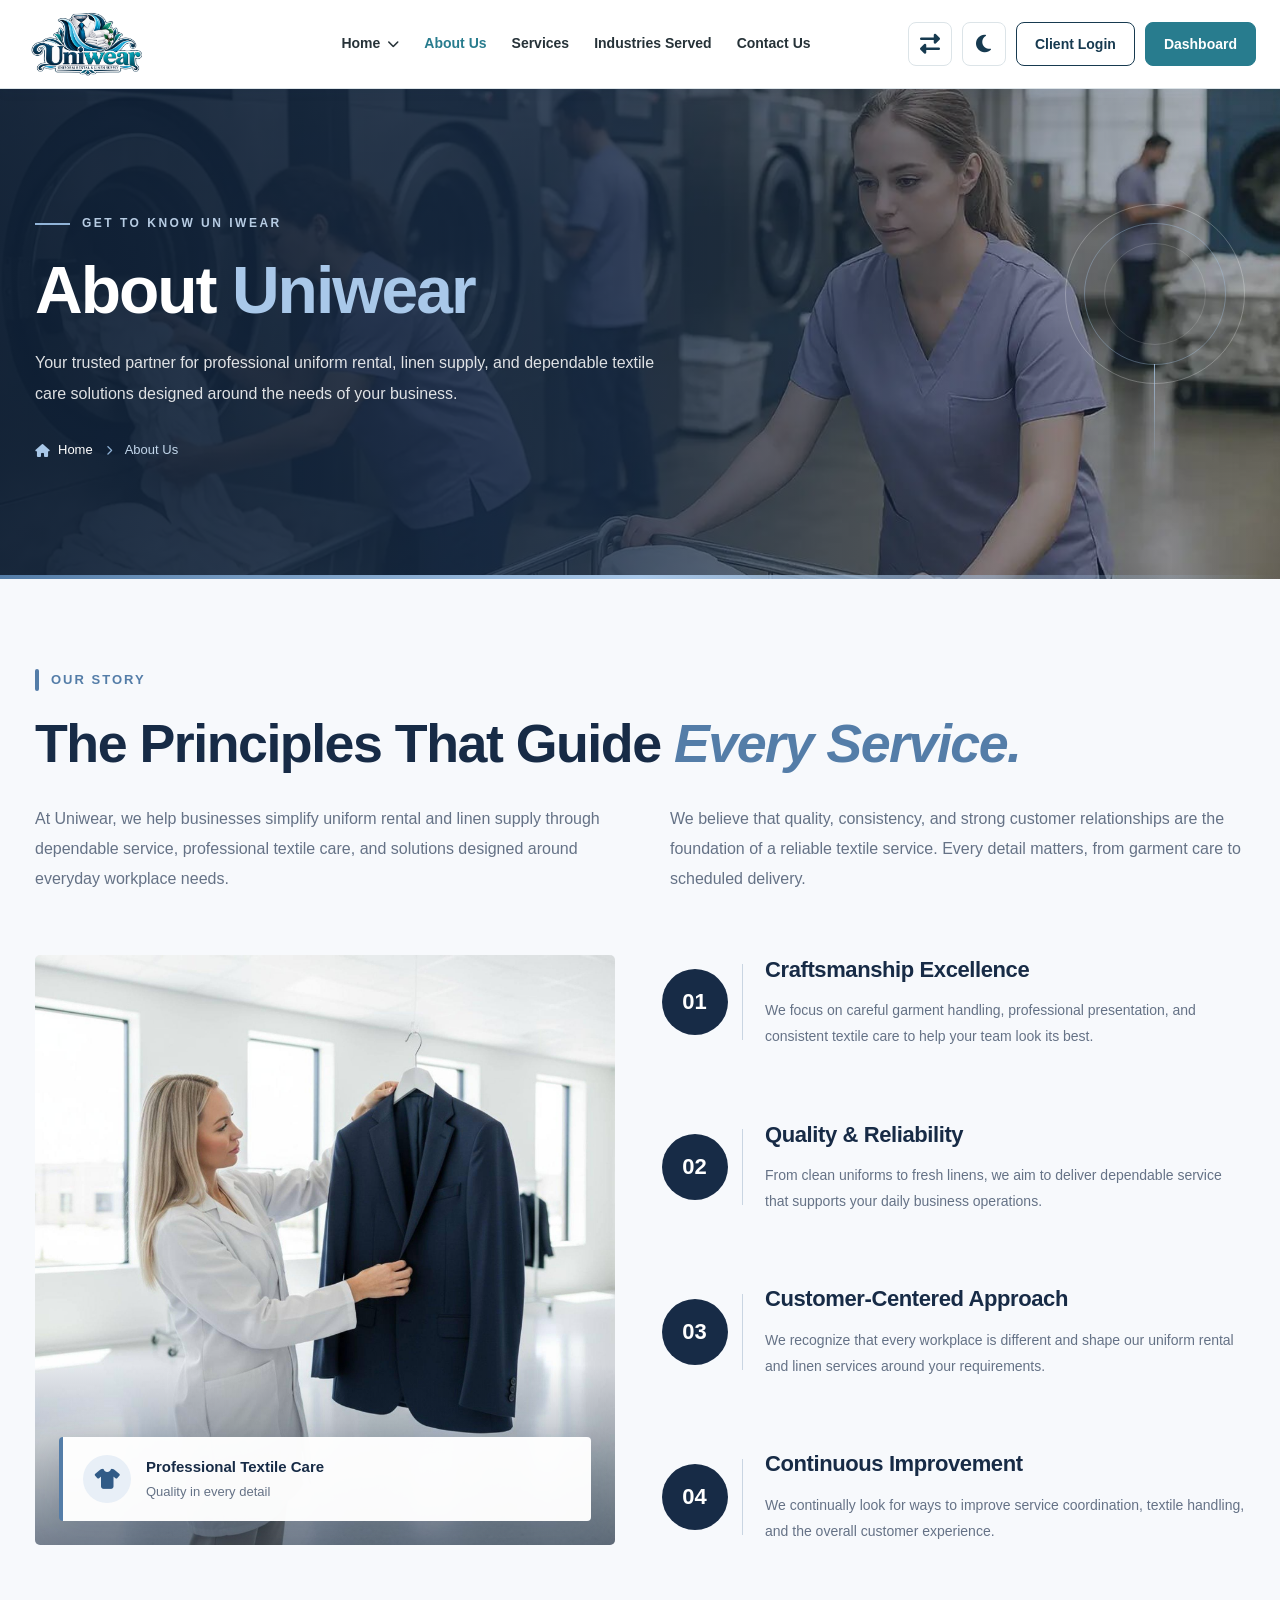
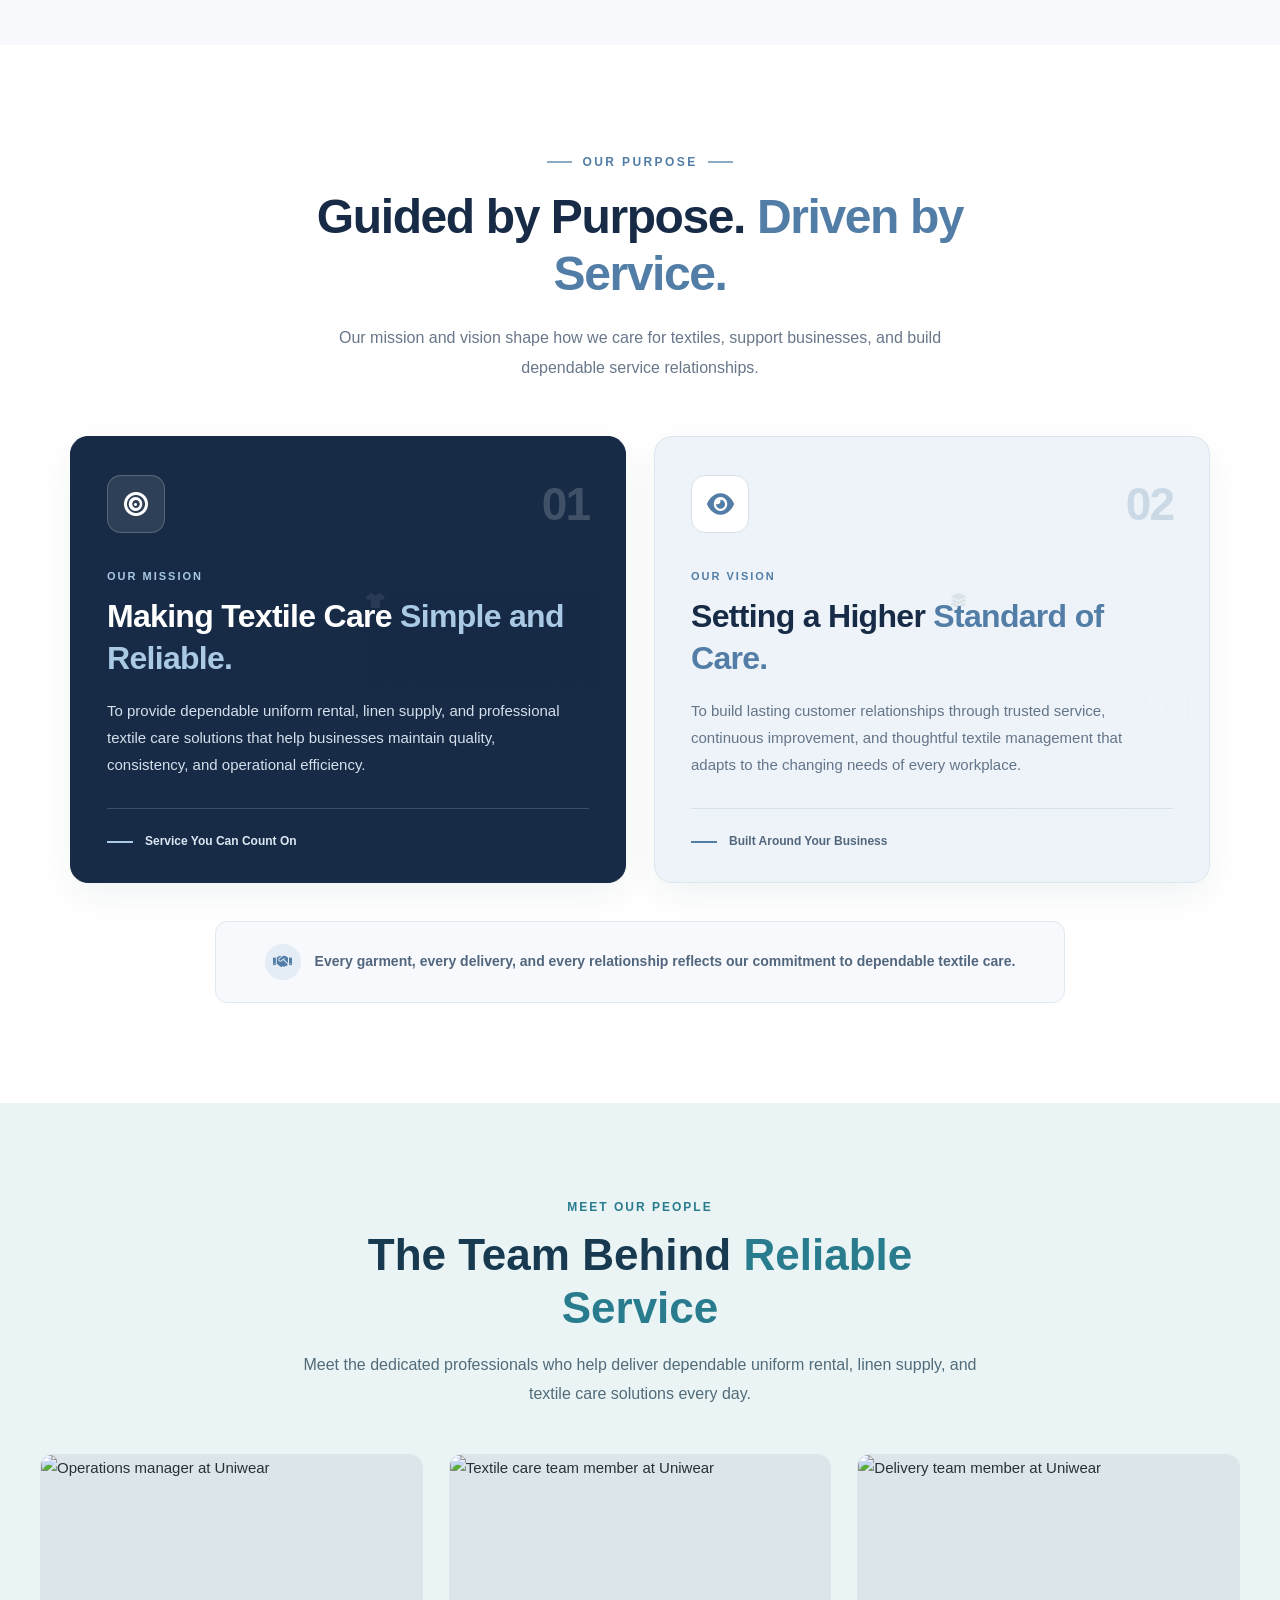
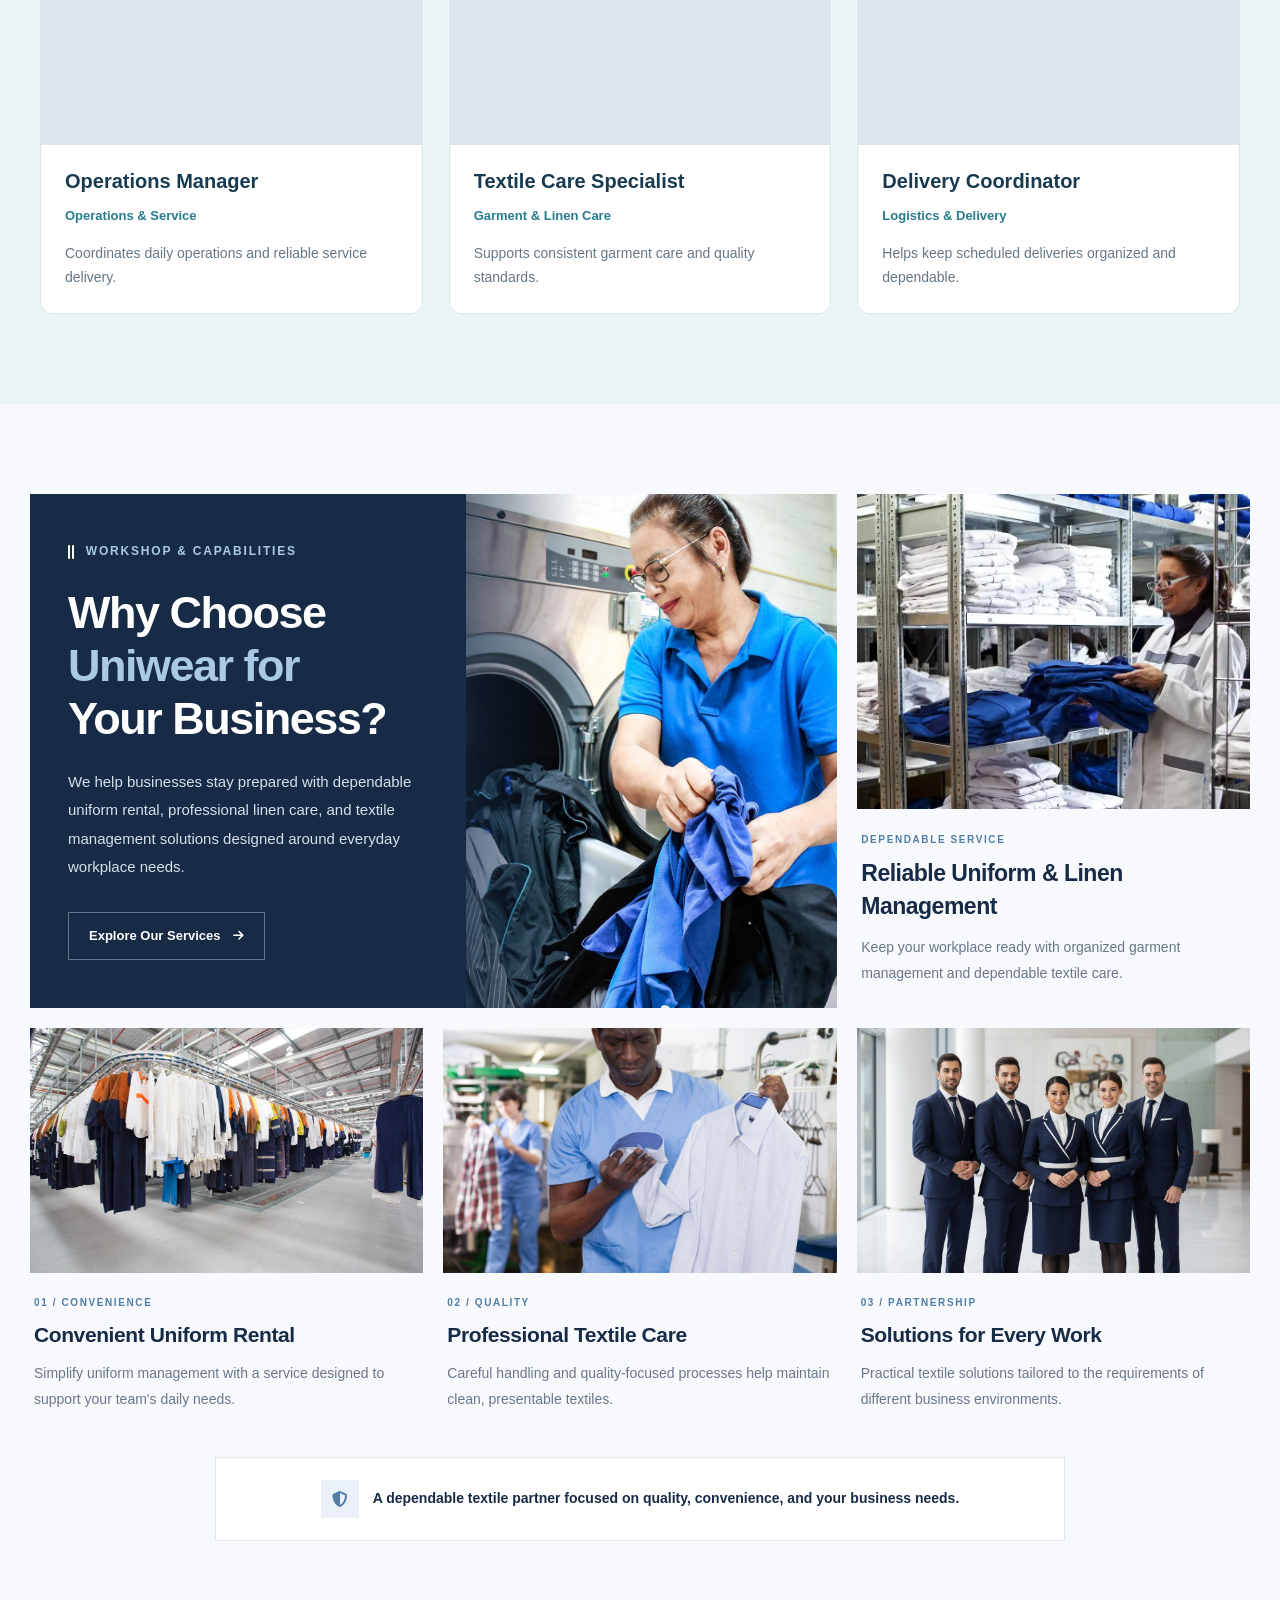
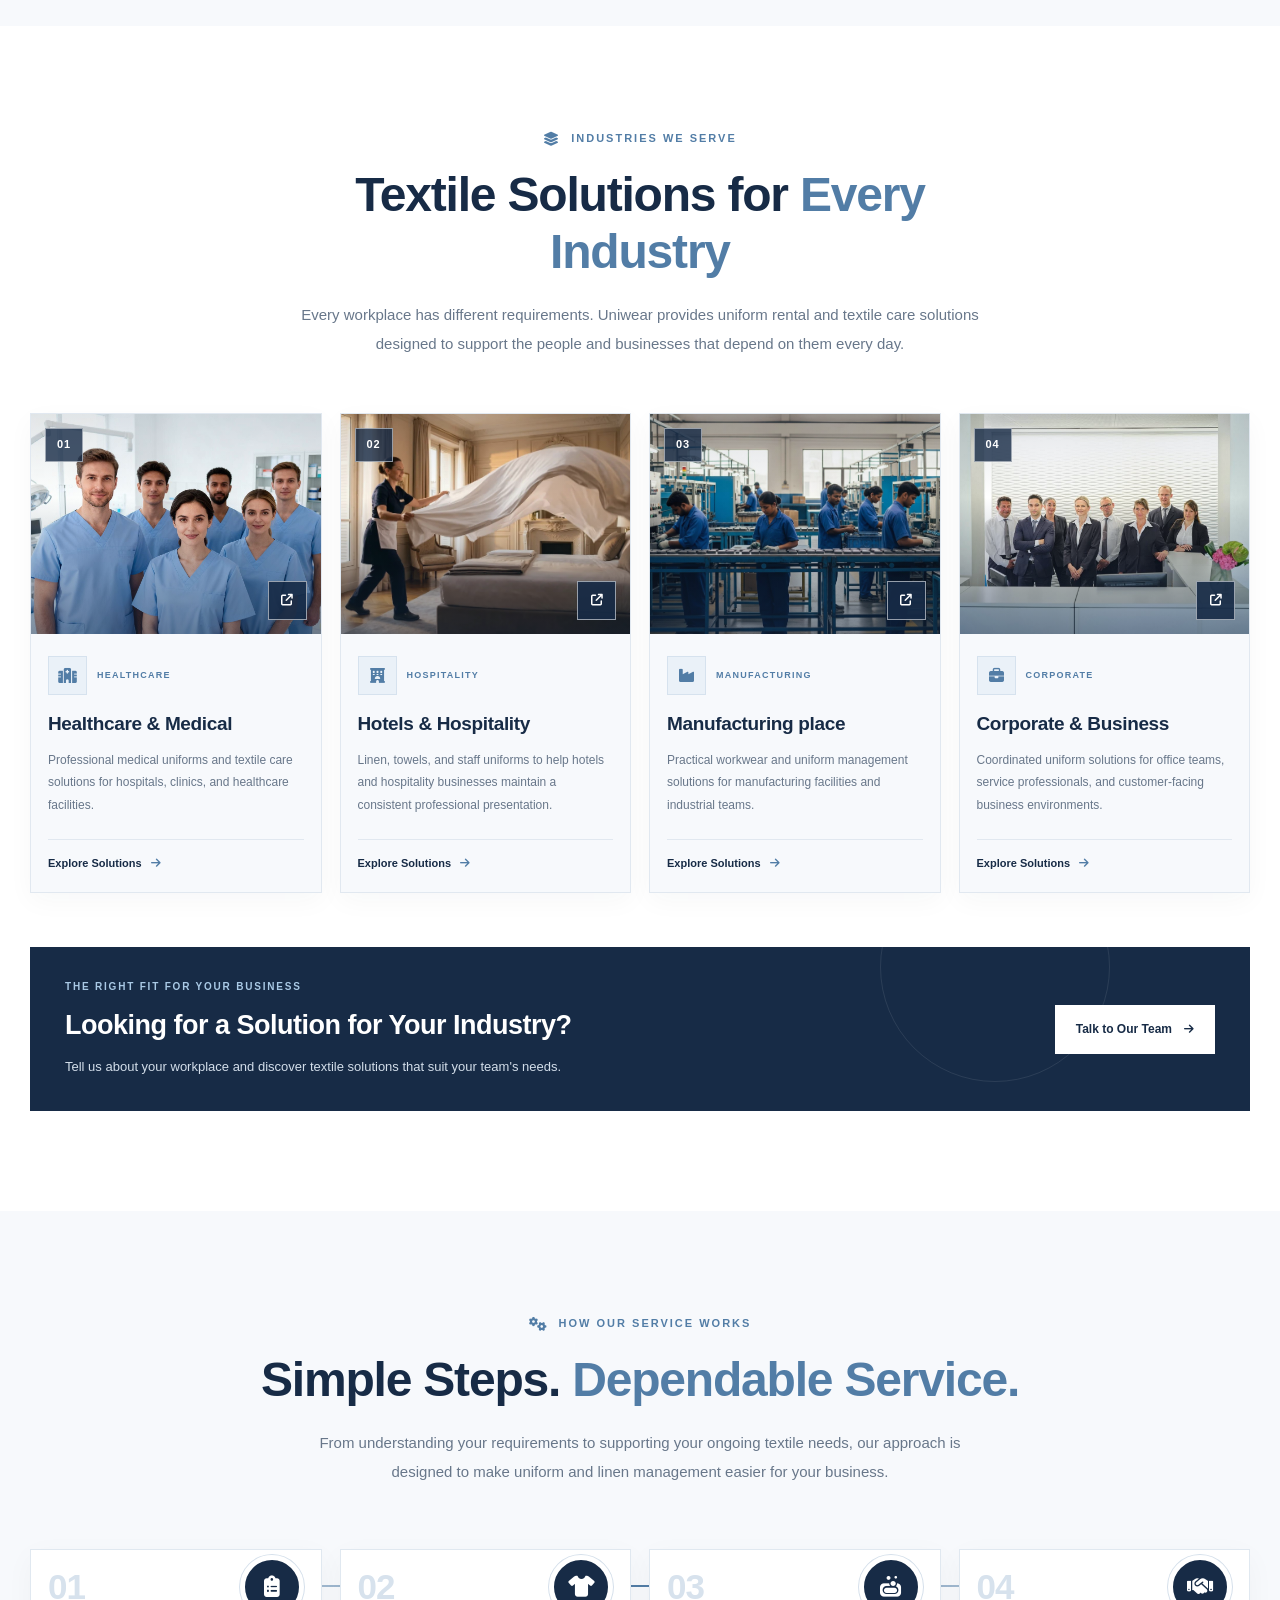
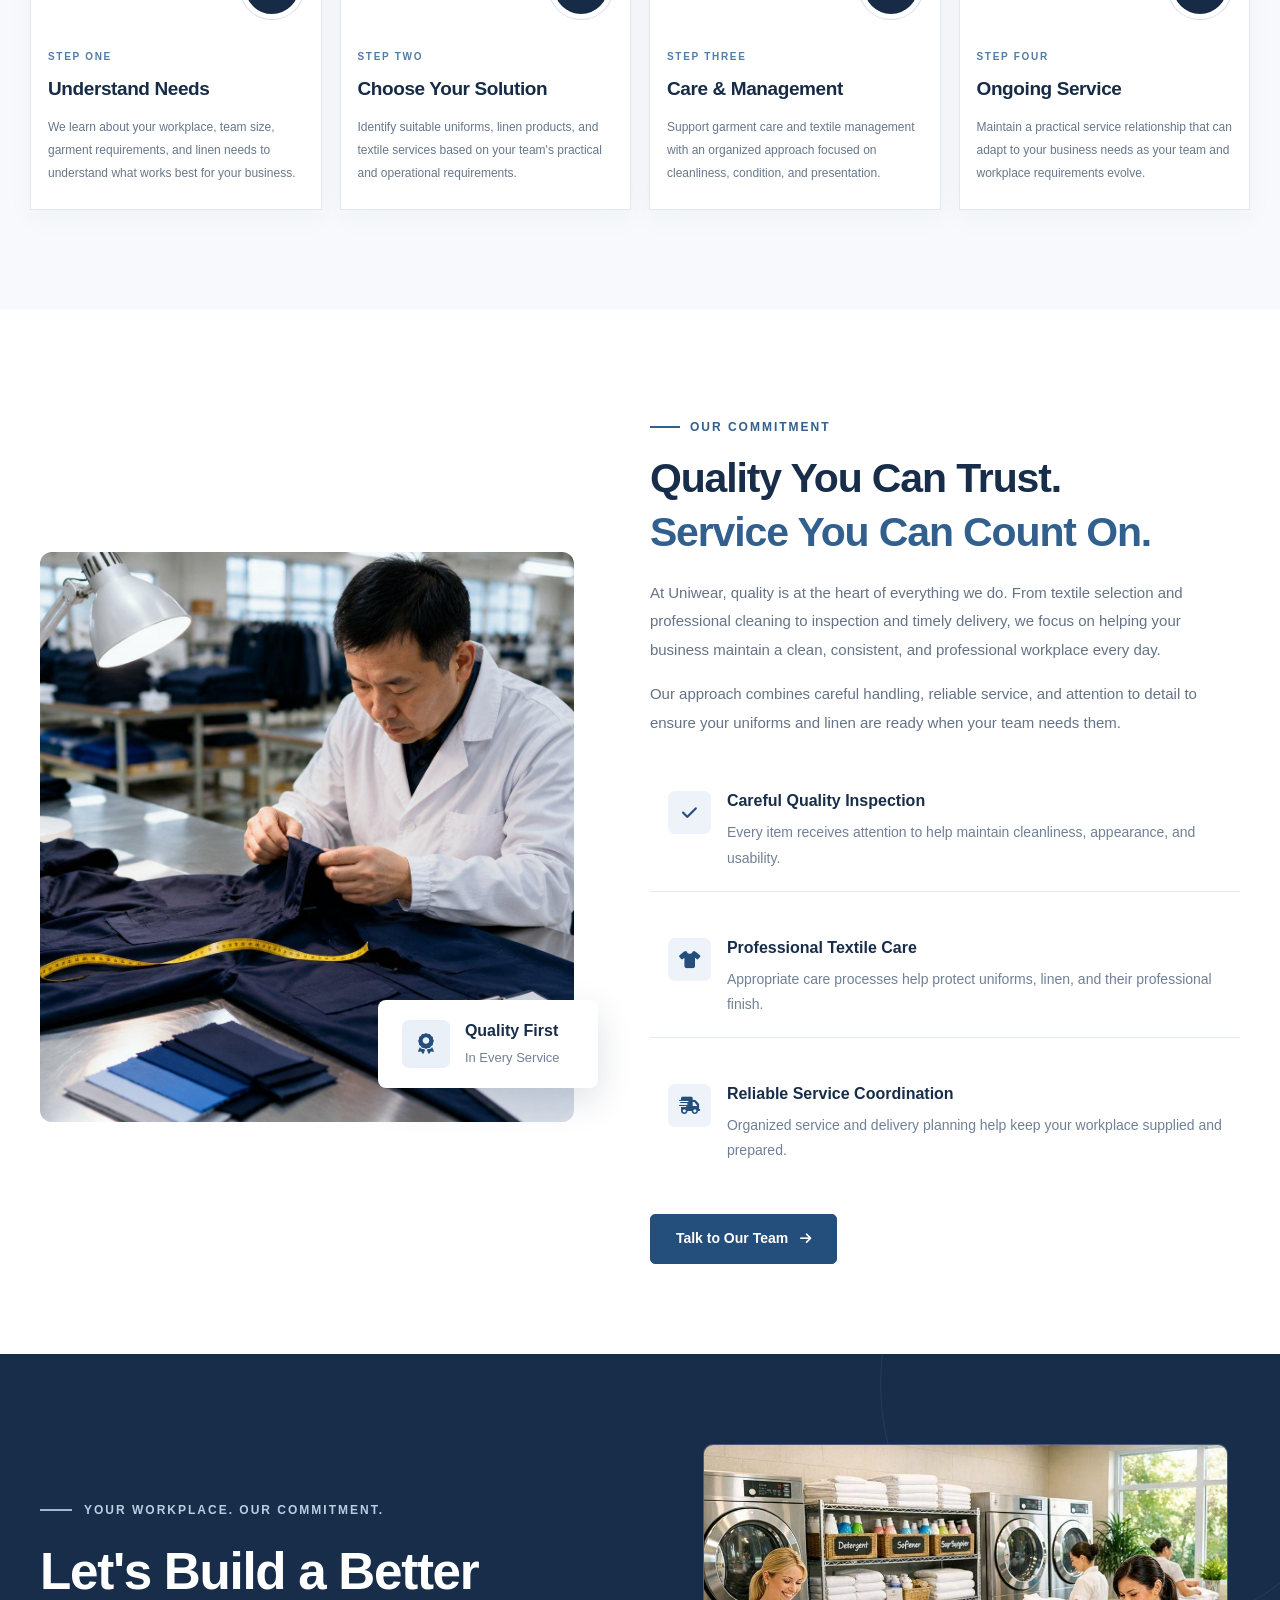
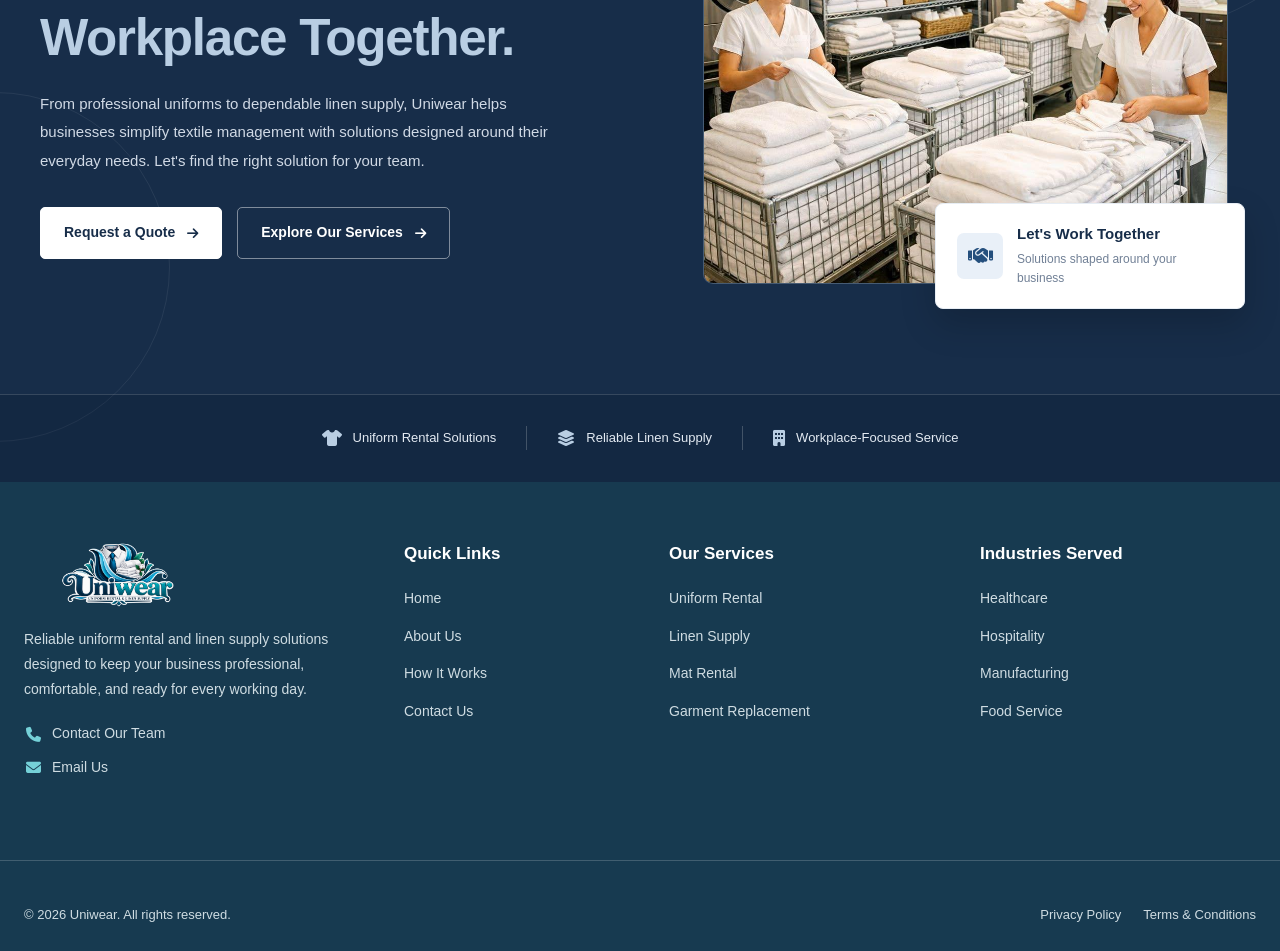
==== commit 80a2bbd9: "Add files via upload" ====
--- a/about.html
+++ b/about.html
@@ -588,6 +588,73 @@
     </div>
 
 </section>
+<!-- ================= TEAM SECTION ================= -->
+<section class="about-team-section" id="aboutTeam">
+
+    <div class="about-team-container">
+
+        <div class="about-team-heading">
+            <span class="about-team-eyebrow">MEET OUR PEOPLE</span>
+
+            <h2>
+                The Team Behind
+                <span>Reliable Service</span>
+            </h2>
+
+            <p>
+                Meet the dedicated professionals who help deliver
+                dependable uniform rental, linen supply, and textile
+                care solutions every day.
+            </p>
+        </div>
+
+        <div class="about-team-grid">
+
+            <article class="about-team-card">
+                <div class="about-team-image">
+                    <img src="images/team-manager.jpg"
+                         alt="Operations manager at Uniwear"
+                         loading="lazy">
+                </div>
+                <div class="about-team-info">
+                    <h3>Operations Manager</h3>
+                    <span>Operations &amp; Service</span>
+                    <p>Coordinates daily operations and reliable service delivery.</p>
+                </div>
+            </article>
+
+            <article class="about-team-card">
+                <div class="about-team-image">
+                    <img src="images/team-production.jpg"
+                         alt="Textile care team member at Uniwear"
+                         loading="lazy">
+                </div>
+                <div class="about-team-info">
+                    <h3>Textile Care Specialist</h3>
+                    <span>Garment &amp; Linen Care</span>
+                    <p>Supports consistent garment care and quality standards.</p>
+                </div>
+            </article>
+
+            <article class="about-team-card">
+                <div class="about-team-image">
+                    <img src="images/team-delivery.jpg"
+                         alt="Delivery team member at Uniwear"
+                         loading="lazy">
+                </div>
+                <div class="about-team-info">
+                    <h3>Delivery Coordinator</h3>
+                    <span>Logistics &amp; Delivery</span>
+                    <p>Helps keep scheduled deliveries organized and dependable.</p>
+                </div>
+            </article>
+
+        </div>
+
+    </div>
+
+</section>
+<!-- ================= END TEAM SECTION ================= -->
 <!-- =====================================================
      ABOUT SECTION 4 — WHY CHOOSE UN IWEAR
 ====================================================== -->
--- a/css/style.css
+++ b/css/style.css
@@ -22801,3 +22801,484 @@
         gap: 20px;
     }
 }
+
+
+
+
+
+/* =========================================
+   HOME 2 — SPLIT HERO SLIDER
+========================================= */
+
+.h2-hero-slide {
+    position: absolute;
+    inset: 0;
+    background-color: #EAF4F5;
+    background-image: none !important;
+    overflow: hidden;
+}
+
+.h2-hero-overlay {
+    display: none !important;
+}
+
+.h2-hero-container {
+    display: flex !important;
+    align-items: center !important;
+    width: 100% !important;
+    max-width: 1240px !important;
+    height: 100% !important;
+    margin: 0 auto !important;
+    padding: 50px 30px !important;
+    box-sizing: border-box !important;
+}
+
+.h2-hero-content {
+    width: 50% !important;
+    max-width: 570px !important;
+    padding: 30px 40px 30px 0 !important;
+    text-align: left !important;
+    color: #173A50 !important;
+}
+
+.h2-hero-content h1 {
+    color: #173A50 !important;
+}
+
+.h2-hero-content h1 span {
+    display: block;
+    color: #287C8E !important;
+}
+
+.h2-hero-content p {
+    color: #526B79 !important;
+}
+
+/* Reserve right side for the slide image */
+.h2-hero-slide::after {
+    content: "";
+    position: absolute;
+    top: 0;
+    right: 0;
+    width: 46%;
+    height: 100%;
+    background-size: cover;
+    background-position: center;
+    z-index: 0;
+}
+
+/* Different image for each slide */
+.h2-hero-slide-one::after {
+    background-image: url("../images/h2-hero-uniforms.jpg");
+}
+
+.h2-hero-slide-two::after {
+    background-image: url("../images/h2-hero-linen.jpg");
+}
+
+/* Keep text above decorative layers */
+.h2-hero-container {
+    position: relative;
+    z-index: 1;
+}
+
+.h2-hero-content {
+    position: relative;
+    z-index: 2;
+}
+
+/* Primary button */
+.h2-hero-btn-primary {
+    background: #287C8E !important;
+    border-color: #287C8E !important;
+    color: #FFFFFF !important;
+}
+
+/* Outline button */
+.h2-hero-btn-outline {
+    color: #173A50 !important;
+    border-color: #287C8E !important;
+    background: transparent !important;
+}
+
+/* Mobile and tablet */
+@media (max-width: 767px) {
+    .h2-hero-container {
+        align-items: flex-start !important;
+        padding: 35px 22px 250px !important;
+    }
+
+    .h2-hero-content {
+        width: 100% !important;
+        max-width: 100% !important;
+        padding: 0 !important;
+    }
+
+    .h2-hero-slide::after {
+        top: auto;
+        bottom: 0;
+        width: 100%;
+        height: 230px;
+    }
+}
+/* =========================================
+   HOME 2 — HERO SLIDER CONTROLS ALIGNMENT
+========================================= */
+
+.h2-hero {
+    position: relative !important;
+}
+
+.h2-hero-controls {
+    position: absolute !important;
+    right: 6% !important;
+    bottom: 24px !important;
+    z-index: 20 !important;
+    display: flex !important;
+    align-items: center !important;
+    justify-content: flex-end !important;
+    gap: 28px !important;
+    width: auto !important;
+    padding: 0 !important;
+    margin: 0 !important;
+}
+
+/* Pagination dots */
+.h2-hero-pagination {
+    display: flex !important;
+    align-items: center !important;
+    justify-content: center !important;
+    gap: 12px !important;
+    margin: 0 !important;
+    padding: 0 !important;
+}
+
+.h2-hero-dot {
+    display: block !important;
+    width: 10px !important;
+    height: 10px !important;
+    min-width: 10px !important;
+    padding: 0 !important;
+    border: 1px solid #FFFFFF !important;
+    border-radius: 50% !important;
+    background: transparent !important;
+    opacity: 0.8;
+    cursor: pointer;
+}
+
+.h2-hero-dot.active {
+    width: 14px !important;
+    height: 14px !important;
+    min-width: 14px !important;
+    background: #287C8E !important;
+    border-color: #287C8E !important;
+    opacity: 1;
+}
+
+/* Slide counter: 01 — line — 02 */
+.h2-hero-counter {
+    display: flex !important;
+    align-items: center !important;
+    justify-content: center !important;
+    gap: 10px !important;
+    white-space: nowrap !important;
+    margin: 0 !important;
+    padding: 0 !important;
+    line-height: 1 !important;
+}
+
+.h2-hero-current {
+    color: #FFFFFF !important;
+    font-weight: 700 !important;
+}
+
+.h2-hero-total {
+    color: #DCE6EA !important;
+    font-weight: 500 !important;
+}
+
+.h2-hero-counter-line {
+    display: block !important;
+    width: 32px !important;
+    height: 1px !important;
+    background: #FFFFFF !important;
+    opacity: 0.7;
+}
+
+/* Tablet */
+@media (max-width: 1199px) {
+    .h2-hero-controls {
+        right: 24px !important;
+        bottom: 20px !important;
+        gap: 20px !important;
+    }
+}
+
+/* Mobile */
+@media (max-width: 767px) {
+    .h2-hero-controls {
+        right: 20px !important;
+        bottom: 16px !important;
+        gap: 16px !important;
+    }
+
+    .h2-hero-pagination {
+        gap: 8px !important;
+    }
+
+    .h2-hero-counter {
+        gap: 7px !important;
+    }
+
+    .h2-hero-counter-line {
+        width: 20px !important;
+    }
+}
+
+
+/* Center hero slider dots and counter */
+.h2-hero-controls {
+    left: 50% !important;
+    right: auto !important;
+    bottom: 24px !important;
+    transform: translateX(-50%) !important;
+
+    display: flex !important;
+    align-items: center !important;
+    justify-content: center !important;
+    width: max-content !important;
+    gap: 24px !important;
+    margin: 0 !important;
+}
+
+/* Keep dots centered and evenly spaced */
+.h2-hero-pagination {
+    display: flex !important;
+    align-items: center !important;
+    justify-content: center !important;
+    gap: 10px !important;
+}
+
+/* Tablet and mobile */
+@media (max-width: 1199px) {
+    .h2-hero-controls {
+        left: 50% !important;
+        right: auto !important;
+        bottom: 18px !important;
+        transform: translateX(-50%) !important;
+    }
+}
+
+
+
+
+
+/* Hero slider counter colors */
+.h2-hero-current {
+    color: #287C8E !important; /* Uniwear teal */
+    font-weight: 700 !important;
+}
+
+.h2-hero-total {
+    color: #173A50 !important; /* Dark navy */
+    font-weight: 600 !important;
+}
+
+.h2-hero-counter-line {
+    background: #287C8E !important;
+    opacity: 0.65 !important;
+}
+
+/* Active pagination dot */
+.h2-hero-dot.active {
+    background: #287C8E !important;
+    border-color: #287C8E !important;
+}
+
+/* Inactive pagination dot */
+.h2-hero-dot:not(.active) {
+    background: transparent !important;
+    border-color: #287C8E !important;
+}
+
+
+
+
+/* Services Hero - Reduce Description Font Size */
+
+.services-hero-description {
+    font-size: 18px !important;
+    line-height: 1.7 !important;
+}
+
+/* Tablet */
+@media (max-width: 1199px) {
+    .services-hero-description {
+        font-size: 16px !important;
+        line-height: 1.65 !important;
+    }
+}
+
+/* Mobile */
+@media (max-width: 767px) {
+    .services-hero-description {
+        font-size: 14px !important;
+        line-height: 1.6 !important;
+    }
+}
+
+
+
+
+
+
+
+
+
+
+
+
+
+/* =========================================
+   ABOUT PAGE — TEAM SECTION
+========================================= */
+
+.about-team-section {
+    padding: 90px 24px;
+    background: #EAF4F5;
+}
+
+.about-team-container {
+    max-width: 1200px;
+    margin: 0 auto;
+}
+
+.about-team-heading {
+    max-width: 680px;
+    margin: 0 auto 46px;
+    text-align: center;
+}
+
+.about-team-eyebrow {
+    display: inline-block;
+    margin-bottom: 12px;
+    color: #287C8E;
+    font-size: 12px;
+    font-weight: 700;
+    letter-spacing: 2px;
+}
+
+.about-team-heading h2 {
+    margin: 0 0 16px;
+    color: #173A50;
+    font-size: clamp(30px, 4vw, 44px);
+    line-height: 1.2;
+}
+
+.about-team-heading h2 span {
+    color: #287C8E;
+}
+
+.about-team-heading p {
+    margin: 0;
+    color: #526B79;
+    font-size: 16px;
+    line-height: 1.8;
+}
+
+.about-team-grid {
+    display: grid;
+    grid-template-columns: repeat(3, minmax(0, 1fr));
+    gap: 26px;
+}
+
+.about-team-card {
+    overflow: hidden;
+    background: #FFFFFF;
+    border: 1px solid #DCE6EA;
+    border-radius: 12px;
+    transition: transform 0.25s ease, box-shadow 0.25s ease;
+}
+
+.about-team-card:hover {
+    transform: translateY(-5px);
+    box-shadow: 0 14px 30px rgba(23, 58, 80, 0.12);
+}
+
+.about-team-image {
+    height: 290px;
+    overflow: hidden;
+    background: #DCE6EA;
+}
+
+.about-team-image img {
+    display: block;
+    width: 100%;
+    height: 100%;
+    object-fit: cover;
+    object-position: center;
+}
+
+.about-team-info {
+    padding: 24px;
+}
+
+.about-team-info h3 {
+    margin: 0 0 8px;
+    color: #173A50;
+    font-size: 20px;
+}
+
+.about-team-info > span {
+    color: #287C8E;
+    font-size: 13px;
+    font-weight: 600;
+}
+
+.about-team-info p {
+    margin: 14px 0 0;
+    color: #647784;
+    font-size: 14px;
+    line-height: 1.7;
+}
+
+/* Tablet */
+@media (max-width: 1199px) {
+    .about-team-section {
+        padding: 70px 24px;
+    }
+
+    .about-team-grid {
+        gap: 18px;
+    }
+
+    .about-team-image {
+        height: 240px;
+    }
+
+    .about-team-info {
+        padding: 20px;
+    }
+}
+
+/* Mobile */
+@media (max-width: 767px) {
+    .about-team-section {
+        padding: 52px 18px;
+    }
+
+    .about-team-heading {
+        margin-bottom: 30px;
+    }
+
+    .about-team-grid {
+        grid-template-columns: 1fr;
+        gap: 22px;
+        max-width: 420px;
+        margin: 0 auto;
+    }
+
+    .about-team-image {
+        height: 280px;
+    }
+}
--- a/css/responsive.css
+++ b/css/responsive.css
@@ -26200,3 +26200,8 @@
         background: #287C8E !important;
     }
 }
+
+
+
+
+
